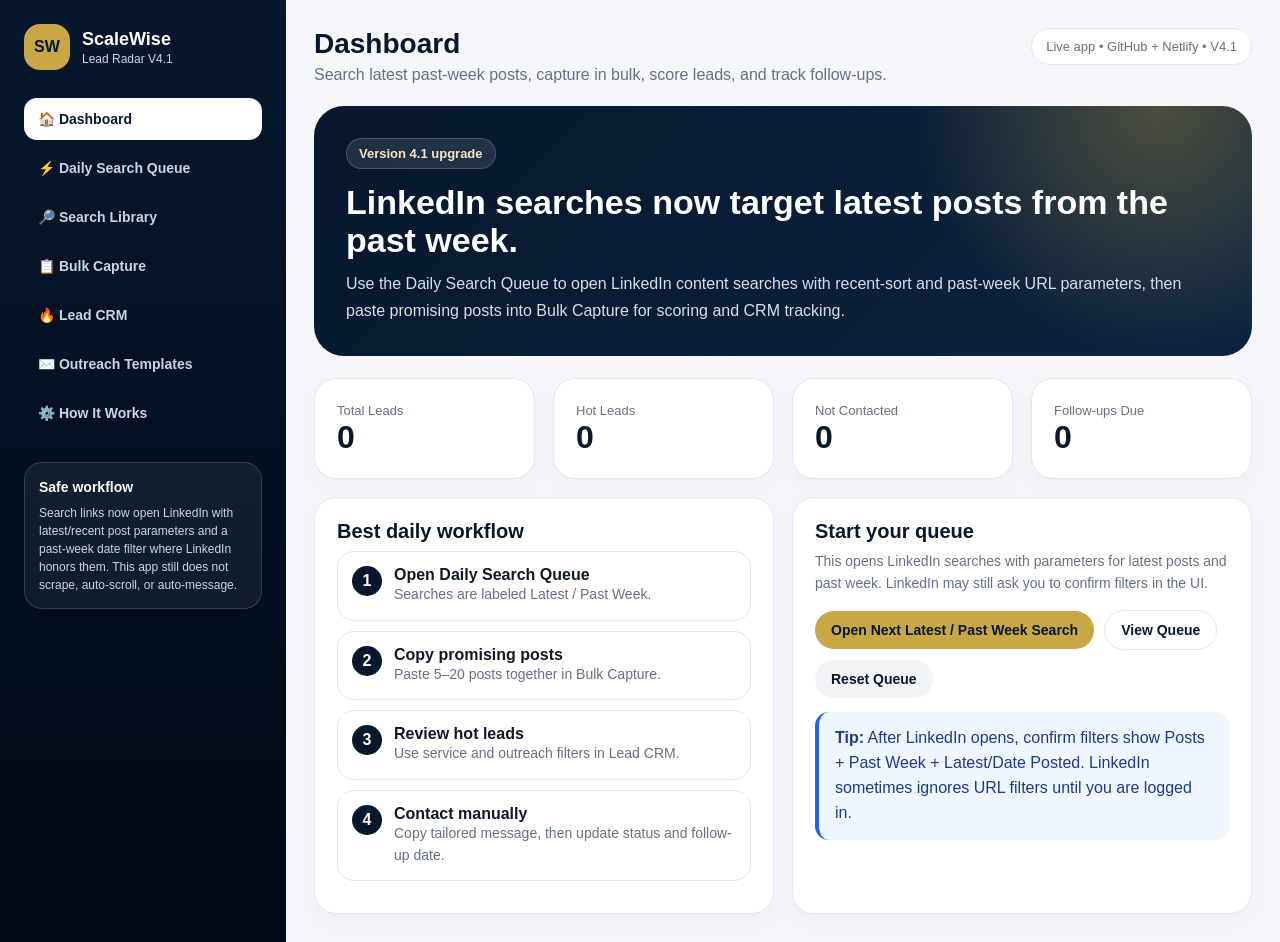
==== index.html @ b48a97b2 "Set LinkedIn searches to latest past-week filters" ====
<!DOCTYPE html>
<html lang="en">
<head>
<meta charset="UTF-8" />
<meta name="viewport" content="width=device-width, initial-scale=1.0" />
<title>ScaleWise Lead Radar V4.1</title>
<style>
:root{--navy:#07182E;--deep:#0C2340;--gold:#C9A646;--bg:#F6F7FA;--text:#101828;--muted:#667085;--line:#E5E7EB;--blue:#2563EB}*{box-sizing:border-box}body{margin:0;background:var(--bg);color:var(--text);font-family:Inter,Segoe UI,Arial,sans-serif}.wrapper{display:flex;min-height:100vh}.sidebar{width:286px;background:linear-gradient(180deg,var(--navy),#020814);color:#fff;padding:24px;flex-shrink:0}.brand{display:flex;gap:12px;align-items:center;margin-bottom:28px}.logo{width:46px;height:46px;border-radius:16px;background:var(--gold);color:var(--navy);font-weight:900;display:flex;align-items:center;justify-content:center}.brand h1{font-size:18px;margin:0}.brand p{font-size:12px;margin:2px 0 0;color:#CBD5E1}.nav button{width:100%;display:block;text-align:left;padding:13px 14px;border:0;border-radius:13px;background:transparent;color:#CBD5E1;font-weight:750;cursor:pointer;margin-bottom:7px;font-size:14px}.nav button:hover,.nav button.active{background:#fff;color:var(--navy)}.safe{margin-top:28px;border:1px solid rgba(255,255,255,.15);border-radius:18px;padding:14px;background:rgba(255,255,255,.06);font-size:12px;line-height:1.5;color:#CBD5E1}.safe b{display:block;color:#fff;margin-bottom:6px;font-size:14px}.main{flex:1;padding:28px;min-width:0}.header{display:flex;justify-content:space-between;align-items:flex-start;gap:20px;margin-bottom:22px}.header h2{font-size:28px;color:var(--navy);margin:0}.header p{margin:6px 0 0;color:var(--muted)}.badge{background:#fff;border:1px solid var(--line);border-radius:999px;padding:10px 14px;color:var(--muted);font-size:13px;white-space:nowrap}.hero{border-radius:30px;padding:32px;color:#fff;margin-bottom:22px;background:radial-gradient(circle at 90% 0%,rgba(201,166,70,.35),transparent 28%),linear-gradient(135deg,var(--navy),var(--deep))}.hero span{display:inline-block;border:1px solid rgba(255,255,255,.18);background:rgba(255,255,255,.1);border-radius:999px;padding:7px 12px;color:#F4E7C3;font-size:13px;font-weight:800;margin-bottom:14px}.hero h3{font-size:34px;line-height:1.12;margin:0 0 12px;max-width:950px}.hero p{color:#D7DEE9;line-height:1.65;max-width:950px;margin:0}.grid{display:grid;gap:18px}.two{grid-template-columns:1fr 1fr}.four{grid-template-columns:repeat(4,1fr)}.card{background:#fff;border:1px solid var(--line);border-radius:22px;padding:22px;box-shadow:0 8px 24px rgba(15,23,42,.04)}.card h3{margin:0 0 8px;color:var(--navy);font-size:20px}.sub{color:var(--muted);line-height:1.55;margin:0 0 16px;font-size:14px}.btn{display:inline-flex;align-items:center;justify-content:center;gap:8px;border:0;border-radius:999px;background:var(--navy);color:#fff;padding:11px 16px;font-weight:800;cursor:pointer;text-decoration:none;font-size:14px}.btn.gold{background:var(--gold);color:var(--navy)}.btn.light{background:#F2F4F7;color:var(--navy)}.btn.outline{background:#fff;color:var(--navy);border:1px solid var(--line)}.btn.red{background:#FEE4E2;color:#B42318}.btn.small{padding:8px 12px;font-size:12px}.toolbar{display:flex;flex-wrap:wrap;gap:10px;align-items:center;margin:14px 0}.notice{border-left:4px solid var(--gold);background:#FFFBEB;color:#713F12;border-radius:14px;padding:14px 16px;line-height:1.55;margin-bottom:18px}.notice.blue{border-left-color:var(--blue);background:#EFF6FF;color:#1E3A8A}.tab{display:none}.tab.active{display:block}.metric b{font-size:32px;color:var(--navy)}.metric span{font-size:13px;color:var(--muted)}input,textarea,select{width:100%;border:1px solid var(--line);border-radius:14px;padding:12px 14px;font:inherit;background:#fff;outline:none}textarea{min-height:115px;resize:vertical;line-height:1.55}label{display:block;font-size:13px;font-weight:800;color:var(--navy);margin-bottom:7px}.field{margin-bottom:14px}.search-grid{display:grid;grid-template-columns:repeat(2,minmax(0,1fr));gap:12px}.search-card,.queue-row{border:1px solid var(--line);border-radius:18px;padding:15px;background:#FBFCFE;display:flex;justify-content:space-between;align-items:center;gap:14px}.search-card strong,.queue-row strong{display:block;color:var(--navy);font-size:14px}.search-card small,.queue-row small{color:var(--muted);display:block;margin-top:4px}.score{width:42px;height:42px;border-radius:50%;display:flex;align-items:center;justify-content:center;font-weight:900;flex-shrink:0}.hot{background:#FEF0C7;color:#B54708}.warm{background:#DBEAFE;color:#1D4ED8}.review{background:#F2F4F7;color:#344054}.tag{display:inline-block;border-radius:999px;background:#F2F4F7;color:#475467;padding:6px 9px;font-size:12px;font-weight:750;margin:3px}.step{display:flex;gap:12px;padding:14px;border:1px solid var(--line);border-radius:17px;background:#fff;margin-bottom:10px}.num{width:30px;height:30px;border-radius:50%;background:var(--navy);color:#fff;display:flex;align-items:center;justify-content:center;font-weight:900;flex-shrink:0}.lead-card{border:1px solid var(--line);border-radius:22px;background:#fff;padding:18px;margin-bottom:14px;box-shadow:0 6px 18px rgba(15,23,42,.04)}.lead-top{display:flex;gap:14px;align-items:flex-start;justify-content:space-between}.lead-title{display:flex;gap:12px;align-items:flex-start}.lead-title h4{margin:0 0 4px;color:var(--navy);font-size:18px}.lead-title p{margin:0;color:var(--muted);font-size:13px;line-height:1.45}.lead-controls{display:grid;grid-template-columns:repeat(3,minmax(160px,1fr));gap:12px;margin-top:14px}.lead-actions{display:flex;gap:8px;flex-wrap:wrap;margin-top:12px}.snippet{margin-top:12px;color:#344054;font-size:14px;line-height:1.6;background:#F8FAFC;border-radius:14px;padding:12px}.template{background:#FBFCFE;border:1px solid var(--line);border-radius:18px;padding:17px}.template h4{margin:0 0 8px;color:var(--navy)}.template p{color:#475467;line-height:1.6;font-size:14px}.empty{padding:22px;text-align:center;color:var(--muted);border:1px dashed var(--line);border-radius:18px;background:#FBFCFE}@media(max-width:1100px){.four{grid-template-columns:repeat(2,1fr)}.lead-controls{grid-template-columns:1fr 1fr}}@media(max-width:950px){.wrapper{display:block}.sidebar{width:auto}.two,.four,.search-grid{grid-template-columns:1fr}.main{padding:18px}.header{display:block}.badge{margin-top:12px;display:inline-block}.lead-top{display:block}.lead-controls{grid-template-columns:1fr}.hero h3{font-size:28px}}
</style>
</head>
<body>
<div class="wrapper"><aside class="sidebar"><div class="brand"><div class="logo">SW</div><div><h1>ScaleWise</h1><p>Lead Radar V4.1</p></div></div><div class="nav"><button class="active" onclick="openTab('dashboard',this)">🏠 Dashboard</button><button onclick="openTab('queue',this)">⚡ Daily Search Queue</button><button onclick="openTab('linkedin',this)">🔎 Search Library</button><button onclick="openTab('capture',this)">📋 Bulk Capture</button><button onclick="openTab('leads',this)">🔥 Lead CRM</button><button onclick="openTab('templates',this)">✉️ Outreach Templates</button><button onclick="openTab('guide',this)">⚙️ How It Works</button></div><div class="safe"><b>Safe workflow</b>Search links now open LinkedIn with latest/recent post parameters and a past-week date filter where LinkedIn honors them. This app still does not scrape, auto-scroll, or auto-message.</div></aside><main class="main"><div class="header"><div><h2 id="title">Dashboard</h2><p id="desc">Search latest past-week posts, capture in bulk, score leads, and track follow-ups.</p></div><div class="badge">Live app • GitHub + Netlify • V4.1</div></div>
<section id="dashboard" class="tab active"><div class="hero"><span>Version 4.1 upgrade</span><h3>LinkedIn searches now target latest posts from the past week.</h3><p>Use the Daily Search Queue to open LinkedIn content searches with recent-sort and past-week URL parameters, then paste promising posts into Bulk Capture for scoring and CRM tracking.</p></div><div class="grid four"><div class="card metric"><span>Total Leads</span><br><b id="totalLeads">0</b></div><div class="card metric"><span>Hot Leads</span><br><b id="hotLeads">0</b></div><div class="card metric"><span>Not Contacted</span><br><b id="notContacted">0</b></div><div class="card metric"><span>Follow-ups Due</span><br><b id="dueFollowups">0</b></div></div><div class="grid two" style="margin-top:18px"><div class="card"><h3>Best daily workflow</h3><div class="step"><div class="num">1</div><div><b>Open Daily Search Queue</b><br><span class="sub">Searches are labeled Latest / Past Week.</span></div></div><div class="step"><div class="num">2</div><div><b>Copy promising posts</b><br><span class="sub">Paste 5–20 posts together in Bulk Capture.</span></div></div><div class="step"><div class="num">3</div><div><b>Review hot leads</b><br><span class="sub">Use service and outreach filters in Lead CRM.</span></div></div><div class="step"><div class="num">4</div><div><b>Contact manually</b><br><span class="sub">Copy tailored message, then update status and follow-up date.</span></div></div></div><div class="card"><h3>Start your queue</h3><p class="sub">This opens LinkedIn searches with parameters for latest posts and past week. LinkedIn may still ask you to confirm filters in the UI.</p><div class="toolbar"><button class="btn gold" onclick="openNextSearch()">Open Next Latest / Past Week Search</button><button class="btn outline" onclick="openTabById('queue')">View Queue</button><button class="btn light" onclick="resetQueue()">Reset Queue</button></div><div class="notice blue"><b>Tip:</b> After LinkedIn opens, confirm filters show Posts + Past Week + Latest/Date Posted. LinkedIn sometimes ignores URL filters until you are logged in.</div></div></div></section>
<section id="queue" class="tab"><div class="card"><h3>Daily Search Queue</h3><p class="sub">Every LinkedIn button is configured for latest/recent content and past-week filtering where LinkedIn accepts URL parameters.</p><div class="toolbar"><button class="btn gold" onclick="openNextSearch()">Open Next LinkedIn Search</button><button class="btn outline" onclick="openTopSearches(5)">Open Top 5</button><button class="btn light" onclick="resetQueue()">Reset Queue</button></div><div class="notice">If multiple tabs are blocked, use “Open Next LinkedIn Search.” Confirm LinkedIn filter chips after the page opens.</div><div id="queueList"></div></div></section>
<section id="linkedin" class="tab"><div class="card"><h3>Search Library</h3><p class="sub">LinkedIn buttons open Past Week / Latest search links. Google buttons use a past-week web-search backup.</p><div id="searchButtons" class="search-grid"></div></div><div class="card" style="margin-top:18px"><h3>Custom search</h3><div class="field"><label>Search phrase</label><input id="customSearch" placeholder='Example: "QuickBooks cleanup" "contract bookkeeper"'></div><div class="toolbar"><button class="btn gold" onclick="customLinkedIn()">Open LinkedIn Latest / Past Week</button><button class="btn outline" onclick="customGoogle()">Open Google Past Week</button></div></div></section>
<section id="capture" class="tab"><div class="card"><h3>Bulk Capture</h3><p class="sub">Paste several LinkedIn posts separated by a blank line. The app will score them, skip duplicates, and save qualified leads.</p><textarea id="bulkText" placeholder="Paste post 1 here, including URL if available...

Paste post 2 here...

Paste post 3 here..."></textarea><div class="toolbar"><button class="btn gold" onclick="saveBulk()">Analyze & Save Bulk Posts</button><button class="btn outline" onclick="previewBulk()">Preview Scores</button><button class="btn light" onclick="document.getElementById('bulkText').value='';document.getElementById('bulkResult').innerHTML=''">Clear</button></div><div id="bulkResult"></div></div><div class="card" style="margin-top:18px"><h3>Single Post Capture</h3><div class="grid two"><div class="field"><label>Name / Company, optional</label><input id="person" placeholder="Example: John Smith, ABC Dental Group"></div><div class="field"><label>Post URL, optional</label><input id="url" placeholder="Paste LinkedIn post URL"></div></div><div class="field"><label>Post text</label><textarea id="postText" placeholder="Paste one LinkedIn post here..."></textarea></div><div class="toolbar"><button class="btn gold" onclick="saveSingle()">Analyze & Save</button><button class="btn outline" onclick="analyzeSingleOnly()">Analyze Only</button><button class="btn light" onclick="clearSingle()">Clear</button></div><div id="result"></div></div></section>
<section id="leads" class="tab"><div class="card"><h3>Lead CRM</h3><p class="sub">Filter, update outreach status, add notes, set follow-up dates, copy messages, and export CSV.</p><div class="toolbar"><input id="leadSearch" placeholder="Search leads..." oninput="renderLeads()" style="max-width:260px"><select id="serviceFilter" onchange="renderLeads()" style="max-width:190px"><option>All Services</option><option>Bookkeeping</option><option>Tax Preparation</option><option>CPA Firm Support</option><option>Restaurant Accounting</option><option>Payroll Support</option><option>Bookkeeping + Tax</option></select><select id="qualityFilter" onchange="renderLeads()" style="max-width:145px"><option>All Quality</option><option>Hot</option><option>Warm</option><option>Review</option></select><select id="outreachFilter" onchange="renderLeads()" style="max-width:180px"><option>All Outreach</option><option>Not Contacted</option><option>Contacted</option><option>Replied</option><option>Call Booked</option><option>Converted</option><option>Not Fit</option></select><button class="btn gold" onclick="exportCSV()">Export CSV</button><button class="btn red" onclick="clearLeads()">Clear All</button></div><div id="leadRows"></div></div></section>
<section id="templates" class="tab"><div class="grid two"><div class="template"><h4>Bookkeeping lead</h4><p id="t1">Hi [Name], I saw your post about needing bookkeeping support. ScaleWise helps businesses with monthly bookkeeping, QuickBooks cleanup, reconciliations, payroll coordination, and reporting. Happy to take a quick look and suggest the cleanest support model.</p><br><button class="btn outline" onclick="copyTemplate('t1')">Copy</button></div><div class="template"><h4>CPA firm tax support</h4><p id="t2">Hi [Name], noticed your post about needing tax preparation capacity. ScaleWise supports CPA firms with tax prep support, bookkeeping cleanup, reconciliations, and seasonal back-office capacity on a flexible contract basis.</p><br><button class="btn outline" onclick="copyTemplate('t2')">Copy</button></div><div class="template"><h4>QuickBooks cleanup</h4><p id="t3">Hi [Name], saw your note about QuickBooks cleanup. We can help review prior months, bank feeds, chart of accounts, reconciliations, AR/AP cleanup, and ongoing monthly close support.</p><br><button class="btn outline" onclick="copyTemplate('t3')">Copy</button></div><div class="template"><h4>Restaurant accounting</h4><p id="t4">Hi [Name], I saw your post about restaurant bookkeeping support. ScaleWise works with restaurant operators on bookkeeping, payroll coordination, sales tax, reconciliations, and financial visibility for growth decisions.</p><br><button class="btn outline" onclick="copyTemplate('t4')">Copy</button></div></div></section>
<section id="guide" class="tab"><div class="card"><h3>How Version 4.1 works</h3><div class="notice"><b>Important:</b> This app does not scrape or automate LinkedIn activity. It opens filtered search links and automates everything after you manually identify useful posts.</div><div class="step"><div class="num">1</div><div><b>Use Daily Search Queue</b><br><span class="sub">Open high-intent LinkedIn searches with Past Week / Latest parameters.</span></div></div><div class="step"><div class="num">2</div><div><b>Confirm LinkedIn filters</b><br><span class="sub">LinkedIn may require login and may require you to confirm Past Week / Latest in the UI.</span></div></div><div class="step"><div class="num">3</div><div><b>Paste posts in bulk</b><br><span class="sub">Separate posts by blank lines.</span></div></div><div class="step"><div class="num">4</div><div><b>Track outreach</b><br><span class="sub">Use statuses, notes, follow-up dates, and CSV export.</span></div></div></div></section></main></div>
<script>
const keywords=[{p:1,c:'Bookkeeping',q:'need a bookkeeper'},{p:2,c:'Bookkeeping',q:'looking for a bookkeeper'},{p:3,c:'Bookkeeping',q:'hiring a bookkeeper'},{p:4,c:'Bookkeeping',q:'bookkeeper needed'},{p:5,c:'Bookkeeping',q:'QuickBooks cleanup'},{p:6,c:'Bookkeeping',q:'monthly bookkeeping'},{p:7,c:'Bookkeeping',q:'part-time bookkeeper'},{p:8,c:'Bookkeeping',q:'contract bookkeeper'},{p:9,c:'Bookkeeping',q:'remote bookkeeper'},{p:10,c:'Tax',q:'need a tax preparer'},{p:11,c:'Tax',q:'looking for a tax preparer'},{p:12,c:'Tax',q:'hiring a tax preparer'},{p:13,c:'Tax',q:'tax preparer needed'},{p:14,c:'Tax',q:'business tax return help'},{p:15,c:'Tax',q:'1099 help'},{p:16,c:'Tax',q:'tax season help'},{p:17,c:'CPA Firm',q:'CPA firm needs tax preparer'},{p:18,c:'CPA Firm',q:'CPA firm bookkeeping support'},{p:19,c:'CPA Firm',q:'tax season capacity'},{p:20,c:'CPA Firm',q:'outsourced tax preparation'},{p:21,c:'CPA Firm',q:'accounting firm outsourcing'},{p:22,c:'Restaurant',q:'restaurant bookkeeping'},{p:23,c:'Restaurant',q:'restaurant accounting help'},{p:24,c:'Restaurant',q:'restaurant payroll support'},{p:25,c:'Payroll',q:'payroll support needed'},{p:26,c:'Payroll',q:'small business payroll help'}];
const STORAGE_KEY='scalewise_leads_v4',OLD_KEY='scalewise_leads_v3',QUEUE_KEY='scalewise_queue_v4',outreachOptions=['Not Contacted','Contacted','Replied','Call Booked','Converted','Not Fit'];
function openTab(tabId,btn){document.querySelectorAll('.tab').forEach(t=>t.classList.remove('active'));document.getElementById(tabId).classList.add('active');document.querySelectorAll('.nav button').forEach(b=>b.classList.remove('active'));if(btn)btn.classList.add('active');const titles={dashboard:['Dashboard','Search latest past-week posts, capture in bulk, score leads, and track follow-ups.'],queue:['Daily Search Queue','Work through latest/past-week LinkedIn searches without manually typing keywords.'],linkedin:['Search Library','Open targeted LinkedIn latest/past-week and Google backup searches.'],capture:['Bulk Capture','Paste posts, score leads, skip duplicates, and save quickly.'],leads:['Lead CRM','Manage outreach status, notes, follow-ups, and export.'],templates:['Outreach Templates','Copy and personalize messages for manual outreach.'],guide:['How It Works','The safe prospecting workflow and limitations.']};document.getElementById('title').textContent=titles[tabId][0];document.getElementById('desc').textContent=titles[tabId][1]}
function openTabById(id){const b=[...document.querySelectorAll('.nav button')].find(x=>x.getAttribute('onclick').includes("'"+id+"'"));openTab(id,b)}
function linkedInSearchUrl(q){const params=new URLSearchParams();params.set('keywords',q);params.set('origin','GLOBAL_SEARCH_HEADER');params.set('sortBy','date_posted');params.set('datePosted','past-week');return 'https://www.linkedin.com/search/results/content/?'+params.toString()}
function googleSearchUrl(q){const params=new URLSearchParams();params.set('q','site:linkedin.com/posts '+q);params.set('tbs','qdr:w,sbd:1');return 'https://www.google.com/search?'+params.toString()}
function openLinkedInSearch(q){window.open(linkedInSearchUrl(q),'_blank')}function customLinkedIn(){const q=document.getElementById('customSearch').value.trim();if(!q)return alert('Type a search phrase first.');openLinkedInSearch(q)}function customGoogle(){const q=document.getElementById('customSearch').value.trim();if(!q)return alert('Type a search phrase first.');window.open(googleSearchUrl(q),'_blank')}
function getLeads(){return JSON.parse(localStorage.getItem(STORAGE_KEY)||'[]')}function setLeads(leads){localStorage.setItem(STORAGE_KEY,JSON.stringify(leads));updateMetrics();renderLeads()}function getQueue(){return JSON.parse(localStorage.getItem(QUEUE_KEY)||'{}')}function setQueue(q){localStorage.setItem(QUEUE_KEY,JSON.stringify(q));renderQueue()}
function importOldLeads(){if(localStorage.getItem(STORAGE_KEY))return;const old=JSON.parse(localStorage.getItem(OLD_KEY)||'[]');if(old.length){const converted=old.map(l=>({id:l.id||Date.now()+Math.random(),date:l.date||new Date().toISOString(),person:l.person||'Unknown / To verify',url:l.url||'',text:l.text||l.snippet||'',snippet:l.snippet||String(l.text||'').slice(0,300),score:l.score||0,qualityStatus:l.status||'Review',service:l.service||'General Finance Support',matched:l.matched||[],outreachStatus:'Not Contacted',notes:'',followUpDate:'',nextAction:'Review and contact manually'}));localStorage.setItem(STORAGE_KEY,JSON.stringify(converted))}}
function scoreText(text){const lower=' '+text.toLowerCase()+' ';let score=0,matched=[],service='General Finance Support';const has=a=>a.some(k=>lower.includes(k));const add=(p,l)=>{score+=p;if(!matched.includes(l))matched.push(l)};const book=['need a bookkeeper','looking for a bookkeeper','hiring a bookkeeper','bookkeeper needed','bookkeeping help','monthly bookkeeping','quickbooks cleanup','catch up bookkeeping','catch-up bookkeeping'];const tax=['need a tax preparer','looking for a tax preparer','hiring a tax preparer','tax preparer needed','tax preparation','business tax return','tax filing help','1099','tax season'];const cpa=['cpa firm','accounting firm','tax practice','seasonal capacity','outsourced accounting','offshore'];const payroll=['payroll','gusto','adp','paychex'];const restaurant=['restaurant','cafe','bar','hospitality','food truck','second location'];const urgency=['urgent','asap','immediately','this week','this month','need help','recommend'];const work=['remote','contract','part-time','part time','freelance','outsourced','virtual','monthly'];const us=['united states',' usa ',' u.s.',' us ','atlanta','georgia','new york','california','texas','florida','illinois','chicago','austin','dallas','houston','miami','tampa','charlotte','denver','seattle','boston','washington','arizona','new jersey','north carolina','south carolina','ohio','michigan'];const negative=['looking for a job','open to work','seeking job','resume','candidate','i am a bookkeeper','i am a tax preparer','hire me'];if(has(book)){add(35,'Bookkeeping intent');service='Bookkeeping'}if(has(tax)){add(35,'Tax prep intent');service=service==='Bookkeeping'?'Bookkeeping + Tax':'Tax Preparation'}if(has(cpa)){add(22,'CPA firm / outsourcing signal');if(service==='General Finance Support')service='CPA Firm Support'}if(has(payroll)){add(14,'Payroll signal');if(service==='General Finance Support')service='Payroll Support'}if(has(restaurant)){add(14,'Restaurant / hospitality signal');if(service==='General Finance Support')service='Restaurant Accounting'}if(has(urgency))add(18,'Urgency');if(has(work))add(14,'Flexible work type');if(has(us))add(18,'US location signal');if(has(negative)){score-=35;matched.push('Negative / job seeker signal')}if(text.length>100)score+=5;score=Math.max(0,Math.min(100,score));const qualityStatus=score>=80?'Hot':score>=60?'Warm':'Review';return{score,qualityStatus,service,matched,nextAction:suggestNextAction(service,qualityStatus)}}
function suggestNextAction(service,quality){if(quality==='Hot')return'Contact today with a tailored message';if(service==='CPA Firm Support')return'Send CPA capacity support message';if(service==='Restaurant Accounting')return'Lead with restaurant finance support';return'Review post context and contact manually'}function normalizeText(t){return String(t||'').toLowerCase().replace(/https?:\/\/\S+/g,'').replace(/[^a-z0-9]+/g,' ').trim().slice(0,260)}function normalizeUrl(u){return String(u||'').split('?')[0].replace(/\/$/,'').toLowerCase()}function findDuplicate(text,url){const leads=getLeads(),nt=normalizeText(text),nu=normalizeUrl(url);return leads.find(l=>(nu&&normalizeUrl(l.url)===nu)||(nt&&normalizeText(l.text)===nt))}function extractUrl(text){const m=String(text||'').match(/https?:\/\/\S+/);return m?m[0]:''}function makeLead(text,person,url){const r=scoreText(text);return{id:Date.now()+Math.random(),date:new Date().toISOString(),person:person||'Unknown / To verify',url:url||extractUrl(text),text,snippet:text.slice(0,360),score:r.score,qualityStatus:r.qualityStatus,service:r.service,matched:r.matched,outreachStatus:'Not Contacted',notes:'',followUpDate:'',nextAction:r.nextAction}}
function showResult(r,saved,dup){const cls=r.qualityStatus.toLowerCase();document.getElementById('result').innerHTML='<div class="card" style="margin-top:16px;background:#FBFCFE"><h3>'+(dup?'Duplicate Found':saved?'Saved Lead':'Analysis Result')+'</h3><div style="display:flex;gap:12px;align-items:center;flex-wrap:wrap"><div class="score '+cls+'">'+r.score+'</div><span class="tag '+cls+'">'+r.qualityStatus+'</span><span class="tag">'+escapeHtml(r.service)+'</span></div><p class="sub" style="margin-top:14px">Matched: '+(r.matched.length?r.matched.map(escapeHtml).join(', '):'No strong signals found')+'</p>'+(dup?'<div class="notice">This looks like a lead already saved in your CRM.</div>':'')+'</div>'}
function analyzeSingleOnly(){const text=document.getElementById('postText').value.trim();if(!text)return alert('Paste post text first.');showResult(scoreText(text),false,false)}function saveSingle(){const text=document.getElementById('postText').value.trim();if(!text)return alert('Paste post text first.');const person=document.getElementById('person').value.trim(),url=document.getElementById('url').value.trim(),r=scoreText(text);if(findDuplicate(text,url)){showResult(r,false,true);return}const leads=getLeads();leads.unshift(makeLead(text,person,url));setLeads(leads);showResult(r,true,false)}function clearSingle(){['person','url','postText'].forEach(id=>document.getElementById(id).value='');document.getElementById('result').innerHTML=''}function splitBulk(t){return String(t||'').split(/\n\s*\n/).map(x=>x.trim()).filter(Boolean)}function previewBulk(){const blocks=splitBulk(document.getElementById('bulkText').value);if(!blocks.length)return alert('Paste posts first.');let html='<div class="card" style="margin-top:16px;background:#FBFCFE"><h3>Preview</h3>';blocks.forEach((b,i)=>{const r=scoreText(b),cls=r.qualityStatus.toLowerCase();html+='<p><span class="score '+cls+'" style="display:inline-flex;width:32px;height:32px;margin-right:8px">'+r.score+'</span><b>Post '+(i+1)+':</b> '+escapeHtml(r.service)+' — '+r.qualityStatus+'</p>'});document.getElementById('bulkResult').innerHTML=html+'</div>'}function saveBulk(){const blocks=splitBulk(document.getElementById('bulkText').value);if(!blocks.length)return alert('Paste bulk posts first.');const leads=getLeads();let saved=0,skipped=0;blocks.forEach(b=>{if(findDuplicate(b,extractUrl(b))){skipped++;return}leads.unshift(makeLead(b,'Bulk capture / To verify',extractUrl(b)));saved++});setLeads(leads);document.getElementById('bulkResult').innerHTML='<div class="notice blue"><b>Bulk capture complete:</b> Saved '+saved+' new leads. Skipped '+skipped+' duplicates.</div>';document.getElementById('bulkText').value=''}
function renderSearchButtons(){const box=document.getElementById('searchButtons');box.innerHTML='';keywords.forEach(k=>{const d=document.createElement('div');d.className='search-card';d.innerHTML='<div><strong>'+escapeHtml(k.q)+'</strong><small>Priority '+k.p+' • '+escapeHtml(k.c)+' • Past Week / Latest</small></div><div style="display:flex;gap:8px;flex-wrap:wrap;justify-content:flex-end"><a class="btn gold small" target="_blank" href="'+linkedInSearchUrl(k.q)+'">LinkedIn</a><a class="btn outline small" target="_blank" href="'+googleSearchUrl(k.q)+'">Google</a></div>';box.appendChild(d)})}function renderQueue(){const state=getQueue(),box=document.getElementById('queueList');if(!box)return;box.innerHTML='';keywords.forEach(k=>{const done=state[k.q],d=document.createElement('div');d.className='queue-row';d.style.opacity=done?'.55':'1';d.innerHTML='<div><strong>'+escapeHtml(k.q)+'</strong><small>Priority '+k.p+' • '+escapeHtml(k.c)+' • Past Week / Latest • '+(done?'Reviewed':'Pending')+'</small></div><div style="display:flex;gap:8px;flex-wrap:wrap;justify-content:flex-end"><button class="btn gold small" onclick="openLinkedInSearch(\''+jsEscape(k.q)+'\')">Open</button><button class="btn outline small" onclick="markQueue(\''+jsEscape(k.q)+'\')">'+(done?'Undo':'Mark Done')+'</button></div>';box.appendChild(d)})}function markQueue(q){const s=getQueue();s[q]=!s[q];setQueue(s)}function resetQueue(){if(confirm('Reset the daily search queue?'))setQueue({})}function openNextSearch(){const s=getQueue(),next=keywords.find(k=>!s[k.q])||keywords[0];openLinkedInSearch(next.q);s[next.q]=true;setQueue(s)}function openTopSearches(n){const s=getQueue();keywords.filter(k=>!s[k.q]).slice(0,n).forEach(k=>{window.open(linkedInSearchUrl(k.q),'_blank');s[k.q]=true});setQueue(s)}
function renderLeads(){const box=document.getElementById('leadRows');if(!box)return;const q=(document.getElementById('leadSearch')?.value||'').toLowerCase(),sf=document.getElementById('serviceFilter')?.value||'All Services',qf=document.getElementById('qualityFilter')?.value||'All Quality',of=document.getElementById('outreachFilter')?.value||'All Outreach';const rows=getLeads().filter(l=>{const blob=(l.person+' '+l.service+' '+l.text+' '+(l.matched||[]).join(' ')+' '+(l.notes||'')).toLowerCase();return(!q||blob.includes(q))&&(sf==='All Services'||l.service===sf)&&(qf==='All Quality'||l.qualityStatus===qf)&&(of==='All Outreach'||(l.outreachStatus||'Not Contacted')===of)});box.innerHTML='';if(!rows.length){box.innerHTML='<div class="empty">No leads match this filter. Capture posts first or clear filters.</div>';return}rows.forEach(l=>{const quality=l.qualityStatus||'Review',cls=quality.toLowerCase(),d=document.createElement('div');d.className='lead-card';d.innerHTML='<div class="lead-top"><div class="lead-title"><div class="score '+cls+'">'+l.score+'</div><div><h4>'+escapeHtml(l.person)+'</h4><p>'+new Date(l.date).toLocaleString()+' • '+escapeHtml(l.service)+' • <b>'+quality+'</b></p><div>'+(l.matched||[]).map(m=>'<span class="tag">'+escapeHtml(m)+'</span>').join('')+'</div></div></div><div class="lead-actions">'+(l.url?'<a class="btn outline small" target="_blank" href="'+escapeAttr(l.url)+'">Open Post</a>':'')+'<button class="btn gold small" onclick="copyLeadMessage(\''+l.id+'\')">Copy Message</button><button class="btn red small" onclick="deleteLead(\''+l.id+'\')">Delete</button></div></div><div class="snippet">'+escapeHtml(l.snippet)+'...</div><div class="lead-controls"><div><label>Outreach Status</label><select onchange="updateLead(\''+l.id+'\',\'outreachStatus\',this.value)">'+outreachOptions.map(o=>'<option '+((l.outreachStatus||'Not Contacted')===o?'selected':'')+'>'+o+'</option>').join('')+'</select></div><div><label>Follow-up Date</label><input type="date" value="'+escapeAttr(l.followUpDate||'')+'" onchange="updateLead(\''+l.id+'\',\'followUpDate\',this.value)"></div><div><label>Next Action</label><input value="'+escapeAttr(l.nextAction||'Review and contact manually')+'" onchange="updateLead(\''+l.id+'\',\'nextAction\',this.value)"></div></div><div class="field" style="margin-top:12px"><label>Notes</label><textarea onblur="updateLead(\''+l.id+'\',\'notes\',this.value)" placeholder="Add notes, objections, follow-up details...">'+escapeHtml(l.notes||'')+'</textarea></div>';box.appendChild(d)})}
function updateLead(id,field,value){const leads=getLeads(),lead=leads.find(l=>String(l.id)===String(id));if(lead){lead[field]=value;setLeads(leads)}}function deleteLead(id){if(confirm('Delete this lead?'))setLeads(getLeads().filter(l=>String(l.id)!==String(id)))}function copyLeadMessage(id){const l=getLeads().find(x=>String(x.id)===String(id));if(l)copyText(generateMessage(l))}function generateMessage(l){const name=(l.person||'').split(',')[0].replace('Bulk capture / To verify','').replace('Unknown / To verify','').trim()||'[Name]';if(l.service==='CPA Firm Support'||l.service==='Tax Preparation')return`Hi ${name}, I saw your post about needing tax/accounting support. ScaleWise supports CPA firms and growing businesses with tax prep support, bookkeeping cleanup, reconciliations, and flexible back-office capacity. Happy to share a quick capability summary if helpful.`;if(l.service==='Restaurant Accounting')return`Hi ${name}, I saw your post about restaurant bookkeeping/accounting support. ScaleWise helps restaurant operators with bookkeeping, payroll coordination, sales tax, reconciliations, and reporting so owners can focus on operations and growth.`;if(l.service==='Payroll Support')return`Hi ${name}, I saw your post about payroll support. ScaleWise can help with payroll coordination, bookkeeping, reconciliations, and monthly reporting on a flexible basis.`;return`Hi ${name}, I saw your post about needing bookkeeping support. ScaleWise helps businesses with monthly bookkeeping, QuickBooks cleanup, reconciliations, payroll coordination, and reporting. Happy to take a quick look and suggest the cleanest support model.`}
function updateMetrics(){const leads=getLeads(),today=new Date().toISOString().slice(0,10);document.getElementById('totalLeads').textContent=leads.length;document.getElementById('hotLeads').textContent=leads.filter(l=>l.qualityStatus==='Hot').length;document.getElementById('notContacted').textContent=leads.filter(l=>(l.outreachStatus||'Not Contacted')==='Not Contacted').length;document.getElementById('dueFollowups').textContent=leads.filter(l=>l.followUpDate&&l.followUpDate<=today&&!['Converted','Not Fit'].includes(l.outreachStatus)).length}function exportCSV(){const leads=getLeads();if(!leads.length)return alert('No leads to export.');const headers=['Date','Name/Company','Service','Score','Quality','Outreach Status','Follow-up Date','Next Action','Notes','Matched Signals','URL','Post Text'];const rows=leads.map(l=>[l.date,l.person,l.service,l.score,l.qualityStatus,l.outreachStatus||'Not Contacted',l.followUpDate||'',l.nextAction||'',l.notes||'',(l.matched||[]).join('; '),l.url,l.text]);const csv=[headers,...rows].map(r=>r.map(v=>'"'+String(v||'').replace(/"/g,'""')+'"').join(',')).join('\n');const blob=new Blob([csv],{type:'text/csv'}),a=document.createElement('a');a.href=URL.createObjectURL(blob);a.download='scalewise_lead_radar_v41_export.csv';a.click();URL.revokeObjectURL(a.href)}function clearLeads(){if(confirm('Clear all saved leads from this browser? Export CSV first if needed.')){localStorage.removeItem(STORAGE_KEY);updateMetrics();renderLeads()}}function copyTemplate(id){copyText(document.getElementById(id).innerText)}function copyText(text){navigator.clipboard.writeText(text).then(()=>alert('Copied.'))}function escapeHtml(v){return String(v||'').replace(/[&<>"']/g,ch=>({'&':'&amp;','<':'&lt;','>':'&gt;','"':'&quot;',"'":'&#039;'}[ch]))}function escapeAttr(v){return escapeHtml(v).replace(/`/g,'')}function jsEscape(v){return String(v).replace(/\\/g,'\\\\').replace(/'/g,"\\'")}
document.addEventListener('DOMContentLoaded',()=>{importOldLeads();renderSearchButtons();renderQueue();updateMetrics();renderLeads()});
</script>
</body>
</html>
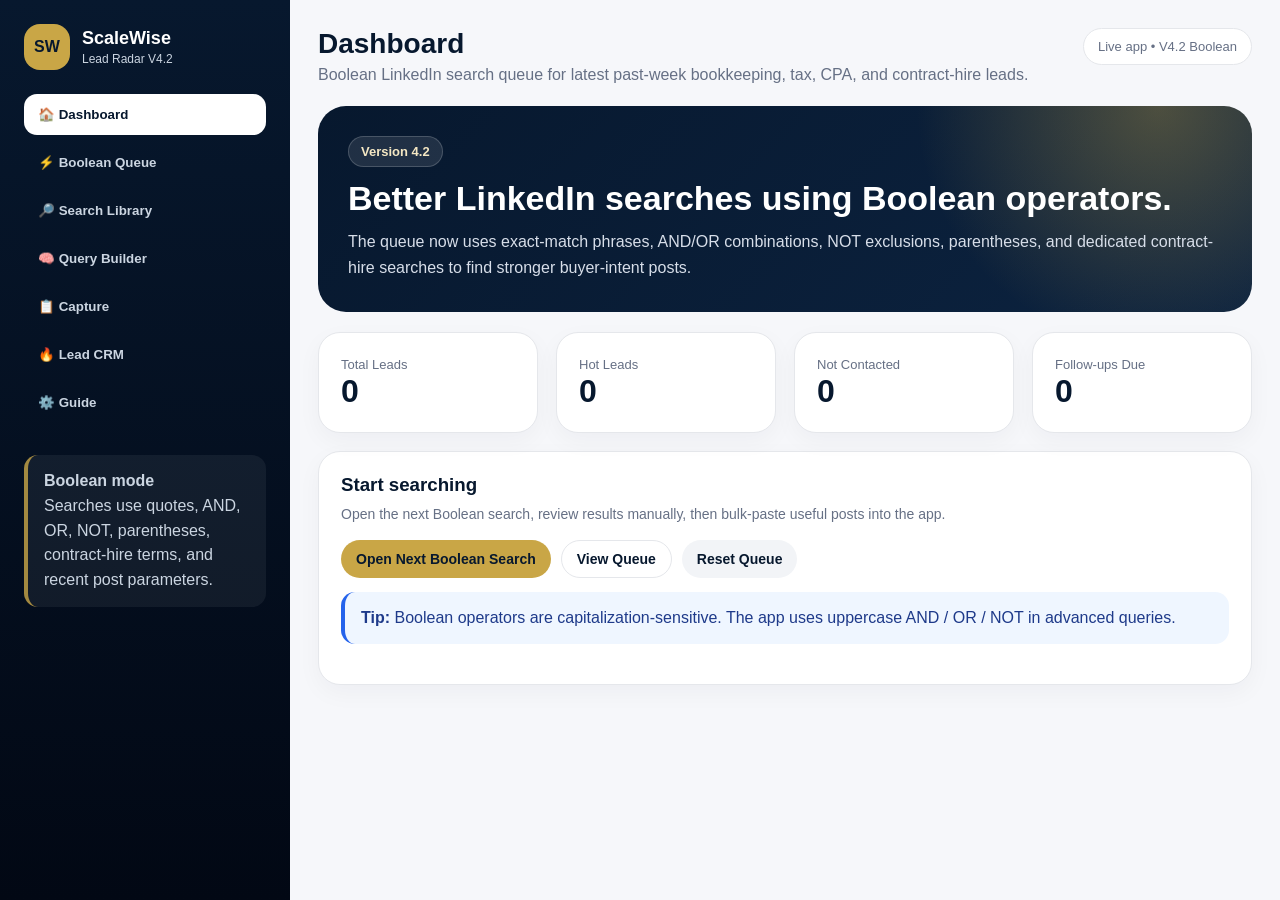
==== commit ada74f91: "Add Boolean search and contract hire targeting" ====
--- a/index.html
+++ b/index.html
@@ -3,43 +3,39 @@
 <head>
 <meta charset="UTF-8" />
 <meta name="viewport" content="width=device-width, initial-scale=1.0" />
-<title>ScaleWise Lead Radar V4.1</title>
+<title>ScaleWise Lead Radar V4.2</title>
 <style>
-:root{--navy:#07182E;--deep:#0C2340;--gold:#C9A646;--bg:#F6F7FA;--text:#101828;--muted:#667085;--line:#E5E7EB;--blue:#2563EB}*{box-sizing:border-box}body{margin:0;background:var(--bg);color:var(--text);font-family:Inter,Segoe UI,Arial,sans-serif}.wrapper{display:flex;min-height:100vh}.sidebar{width:286px;background:linear-gradient(180deg,var(--navy),#020814);color:#fff;padding:24px;flex-shrink:0}.brand{display:flex;gap:12px;align-items:center;margin-bottom:28px}.logo{width:46px;height:46px;border-radius:16px;background:var(--gold);color:var(--navy);font-weight:900;display:flex;align-items:center;justify-content:center}.brand h1{font-size:18px;margin:0}.brand p{font-size:12px;margin:2px 0 0;color:#CBD5E1}.nav button{width:100%;display:block;text-align:left;padding:13px 14px;border:0;border-radius:13px;background:transparent;color:#CBD5E1;font-weight:750;cursor:pointer;margin-bottom:7px;font-size:14px}.nav button:hover,.nav button.active{background:#fff;color:var(--navy)}.safe{margin-top:28px;border:1px solid rgba(255,255,255,.15);border-radius:18px;padding:14px;background:rgba(255,255,255,.06);font-size:12px;line-height:1.5;color:#CBD5E1}.safe b{display:block;color:#fff;margin-bottom:6px;font-size:14px}.main{flex:1;padding:28px;min-width:0}.header{display:flex;justify-content:space-between;align-items:flex-start;gap:20px;margin-bottom:22px}.header h2{font-size:28px;color:var(--navy);margin:0}.header p{margin:6px 0 0;color:var(--muted)}.badge{background:#fff;border:1px solid var(--line);border-radius:999px;padding:10px 14px;color:var(--muted);font-size:13px;white-space:nowrap}.hero{border-radius:30px;padding:32px;color:#fff;margin-bottom:22px;background:radial-gradient(circle at 90% 0%,rgba(201,166,70,.35),transparent 28%),linear-gradient(135deg,var(--navy),var(--deep))}.hero span{display:inline-block;border:1px solid rgba(255,255,255,.18);background:rgba(255,255,255,.1);border-radius:999px;padding:7px 12px;color:#F4E7C3;font-size:13px;font-weight:800;margin-bottom:14px}.hero h3{font-size:34px;line-height:1.12;margin:0 0 12px;max-width:950px}.hero p{color:#D7DEE9;line-height:1.65;max-width:950px;margin:0}.grid{display:grid;gap:18px}.two{grid-template-columns:1fr 1fr}.four{grid-template-columns:repeat(4,1fr)}.card{background:#fff;border:1px solid var(--line);border-radius:22px;padding:22px;box-shadow:0 8px 24px rgba(15,23,42,.04)}.card h3{margin:0 0 8px;color:var(--navy);font-size:20px}.sub{color:var(--muted);line-height:1.55;margin:0 0 16px;font-size:14px}.btn{display:inline-flex;align-items:center;justify-content:center;gap:8px;border:0;border-radius:999px;background:var(--navy);color:#fff;padding:11px 16px;font-weight:800;cursor:pointer;text-decoration:none;font-size:14px}.btn.gold{background:var(--gold);color:var(--navy)}.btn.light{background:#F2F4F7;color:var(--navy)}.btn.outline{background:#fff;color:var(--navy);border:1px solid var(--line)}.btn.red{background:#FEE4E2;color:#B42318}.btn.small{padding:8px 12px;font-size:12px}.toolbar{display:flex;flex-wrap:wrap;gap:10px;align-items:center;margin:14px 0}.notice{border-left:4px solid var(--gold);background:#FFFBEB;color:#713F12;border-radius:14px;padding:14px 16px;line-height:1.55;margin-bottom:18px}.notice.blue{border-left-color:var(--blue);background:#EFF6FF;color:#1E3A8A}.tab{display:none}.tab.active{display:block}.metric b{font-size:32px;color:var(--navy)}.metric span{font-size:13px;color:var(--muted)}input,textarea,select{width:100%;border:1px solid var(--line);border-radius:14px;padding:12px 14px;font:inherit;background:#fff;outline:none}textarea{min-height:115px;resize:vertical;line-height:1.55}label{display:block;font-size:13px;font-weight:800;color:var(--navy);margin-bottom:7px}.field{margin-bottom:14px}.search-grid{display:grid;grid-template-columns:repeat(2,minmax(0,1fr));gap:12px}.search-card,.queue-row{border:1px solid var(--line);border-radius:18px;padding:15px;background:#FBFCFE;display:flex;justify-content:space-between;align-items:center;gap:14px}.search-card strong,.queue-row strong{display:block;color:var(--navy);font-size:14px}.search-card small,.queue-row small{color:var(--muted);display:block;margin-top:4px}.score{width:42px;height:42px;border-radius:50%;display:flex;align-items:center;justify-content:center;font-weight:900;flex-shrink:0}.hot{background:#FEF0C7;color:#B54708}.warm{background:#DBEAFE;color:#1D4ED8}.review{background:#F2F4F7;color:#344054}.tag{display:inline-block;border-radius:999px;background:#F2F4F7;color:#475467;padding:6px 9px;font-size:12px;font-weight:750;margin:3px}.step{display:flex;gap:12px;padding:14px;border:1px solid var(--line);border-radius:17px;background:#fff;margin-bottom:10px}.num{width:30px;height:30px;border-radius:50%;background:var(--navy);color:#fff;display:flex;align-items:center;justify-content:center;font-weight:900;flex-shrink:0}.lead-card{border:1px solid var(--line);border-radius:22px;background:#fff;padding:18px;margin-bottom:14px;box-shadow:0 6px 18px rgba(15,23,42,.04)}.lead-top{display:flex;gap:14px;align-items:flex-start;justify-content:space-between}.lead-title{display:flex;gap:12px;align-items:flex-start}.lead-title h4{margin:0 0 4px;color:var(--navy);font-size:18px}.lead-title p{margin:0;color:var(--muted);font-size:13px;line-height:1.45}.lead-controls{display:grid;grid-template-columns:repeat(3,minmax(160px,1fr));gap:12px;margin-top:14px}.lead-actions{display:flex;gap:8px;flex-wrap:wrap;margin-top:12px}.snippet{margin-top:12px;color:#344054;font-size:14px;line-height:1.6;background:#F8FAFC;border-radius:14px;padding:12px}.template{background:#FBFCFE;border:1px solid var(--line);border-radius:18px;padding:17px}.template h4{margin:0 0 8px;color:var(--navy)}.template p{color:#475467;line-height:1.6;font-size:14px}.empty{padding:22px;text-align:center;color:var(--muted);border:1px dashed var(--line);border-radius:18px;background:#FBFCFE}@media(max-width:1100px){.four{grid-template-columns:repeat(2,1fr)}.lead-controls{grid-template-columns:1fr 1fr}}@media(max-width:950px){.wrapper{display:block}.sidebar{width:auto}.two,.four,.search-grid{grid-template-columns:1fr}.main{padding:18px}.header{display:block}.badge{margin-top:12px;display:inline-block}.lead-top{display:block}.lead-controls{grid-template-columns:1fr}.hero h3{font-size:28px}}
+:root{--navy:#07182E;--gold:#C9A646;--bg:#F6F7FA;--text:#101828;--muted:#667085;--line:#E5E7EB;--blue:#2563EB}*{box-sizing:border-box}body{margin:0;background:var(--bg);color:var(--text);font-family:Inter,Segoe UI,Arial,sans-serif}.wrap{display:flex;min-height:100vh}.side{width:290px;background:linear-gradient(180deg,var(--navy),#020814);color:#fff;padding:24px}.brand{display:flex;gap:12px;align-items:center;margin-bottom:24px}.logo{width:46px;height:46px;border-radius:16px;background:var(--gold);color:var(--navy);display:flex;align-items:center;justify-content:center;font-weight:900}.brand h1{font-size:18px;margin:0}.brand p{font-size:12px;color:#CBD5E1;margin:3px 0 0}.nav button{width:100%;text-align:left;border:0;border-radius:13px;padding:13px 14px;background:transparent;color:#CBD5E1;font-weight:750;cursor:pointer;margin-bottom:7px}.nav button.active,.nav button:hover{background:#fff;color:var(--navy)}.main{flex:1;padding:28px}.top{display:flex;justify-content:space-between;gap:16px;margin-bottom:22px}.top h2{margin:0;color:var(--navy);font-size:28px}.top p{margin:6px 0 0;color:var(--muted)}.badge{background:#fff;border:1px solid var(--line);border-radius:999px;padding:10px 14px;color:var(--muted);font-size:13px;height:max-content}.hero{border-radius:28px;padding:30px;color:#fff;background:radial-gradient(circle at 90% 0%,rgba(201,166,70,.35),transparent 28%),linear-gradient(135deg,#07182E,#0C2340);margin-bottom:20px}.hero span{display:inline-block;color:#F4E7C3;border:1px solid rgba(255,255,255,.18);background:rgba(255,255,255,.1);border-radius:999px;padding:7px 12px;font-size:13px;font-weight:800;margin-bottom:12px}.hero h3{font-size:34px;line-height:1.12;margin:0 0 12px}.hero p{color:#D7DEE9;line-height:1.65;margin:0}.grid{display:grid;gap:18px}.two{grid-template-columns:1fr 1fr}.four{grid-template-columns:repeat(4,1fr)}.card{background:#fff;border:1px solid var(--line);border-radius:22px;padding:22px;box-shadow:0 8px 24px rgba(15,23,42,.04);margin-bottom:18px}.card h3{margin:0 0 8px;color:var(--navy)}.sub{color:var(--muted);font-size:14px;line-height:1.55;margin:0 0 14px}.btn{display:inline-flex;align-items:center;justify-content:center;gap:8px;border:0;border-radius:999px;background:var(--navy);color:#fff;padding:10px 15px;font-weight:800;cursor:pointer;text-decoration:none;font-size:14px}.btn.gold{background:var(--gold);color:var(--navy)}.btn.outline{background:#fff;color:var(--navy);border:1px solid var(--line)}.btn.light{background:#F2F4F7;color:var(--navy)}.btn.red{background:#FEE4E2;color:#B42318}.btn.small{padding:8px 12px;font-size:12px}.toolbar{display:flex;gap:10px;flex-wrap:wrap;margin:14px 0}.notice{border-left:4px solid var(--gold);background:#FFFBEB;color:#713F12;border-radius:14px;padding:14px 16px;line-height:1.55;margin-bottom:18px}.notice.blue{border-left-color:var(--blue);background:#EFF6FF;color:#1E3A8A}.tab{display:none}.tab.active{display:block}.metric b{font-size:32px;color:var(--navy)}.metric span{font-size:13px;color:var(--muted)}input,textarea,select{width:100%;border:1px solid var(--line);border-radius:14px;padding:12px 14px;font:inherit;background:#fff;outline:none}textarea{min-height:120px;resize:vertical;line-height:1.55}label{display:block;font-size:13px;font-weight:800;color:var(--navy);margin-bottom:7px}.field{margin-bottom:14px}.search-grid{display:grid;grid-template-columns:repeat(2,1fr);gap:12px}.search-card,.queue-row{border:1px solid var(--line);border-radius:18px;padding:15px;background:#FBFCFE;display:flex;justify-content:space-between;gap:14px;align-items:flex-start}.search-card strong,.queue-row strong{display:block;color:var(--navy);font-size:14px}.search-card small,.queue-row small{color:var(--muted);display:block;margin-top:5px;line-height:1.4}.query{font-family:ui-monospace,SFMono-Regular,Menlo,Consolas,monospace;font-size:12px;color:#344054;background:#F8FAFC;border:1px solid var(--line);padding:10px;border-radius:12px;margin-top:8px;line-height:1.45}.score{width:42px;height:42px;border-radius:50%;display:flex;align-items:center;justify-content:center;font-weight:900;flex-shrink:0}.hot{background:#FEF0C7;color:#B54708}.warm{background:#DBEAFE;color:#1D4ED8}.review{background:#F2F4F7;color:#344054}.tag{display:inline-block;border-radius:999px;background:#F2F4F7;color:#475467;padding:6px 9px;font-size:12px;font-weight:750;margin:3px}.lead-card{border:1px solid var(--line);border-radius:22px;background:#fff;padding:18px;margin-bottom:14px}.lead-top{display:flex;gap:14px;justify-content:space-between;align-items:flex-start}.lead-title{display:flex;gap:12px}.lead-title h4{margin:0 0 4px;color:var(--navy);font-size:18px}.lead-title p{margin:0;color:var(--muted);font-size:13px}.lead-actions{display:flex;gap:8px;flex-wrap:wrap}.lead-controls{display:grid;grid-template-columns:repeat(3,1fr);gap:12px;margin-top:14px}.snippet{margin-top:12px;color:#344054;font-size:14px;line-height:1.6;background:#F8FAFC;border-radius:14px;padding:12px}.empty{padding:22px;text-align:center;color:var(--muted);border:1px dashed var(--line);border-radius:18px;background:#FBFCFE}@media(max-width:950px){.wrap{display:block}.side{width:auto}.two,.four,.search-grid,.lead-controls{grid-template-columns:1fr}.main{padding:18px}.top{display:block}.badge{display:inline-block;margin-top:12px}.lead-top{display:block}}
 </style>
 </head>
 <body>
-<div class="wrapper"><aside class="sidebar"><div class="brand"><div class="logo">SW</div><div><h1>ScaleWise</h1><p>Lead Radar V4.1</p></div></div><div class="nav"><button class="active" onclick="openTab('dashboard',this)">🏠 Dashboard</button><button onclick="openTab('queue',this)">⚡ Daily Search Queue</button><button onclick="openTab('linkedin',this)">🔎 Search Library</button><button onclick="openTab('capture',this)">📋 Bulk Capture</button><button onclick="openTab('leads',this)">🔥 Lead CRM</button><button onclick="openTab('templates',this)">✉️ Outreach Templates</button><button onclick="openTab('guide',this)">⚙️ How It Works</button></div><div class="safe"><b>Safe workflow</b>Search links now open LinkedIn with latest/recent post parameters and a past-week date filter where LinkedIn honors them. This app still does not scrape, auto-scroll, or auto-message.</div></aside><main class="main"><div class="header"><div><h2 id="title">Dashboard</h2><p id="desc">Search latest past-week posts, capture in bulk, score leads, and track follow-ups.</p></div><div class="badge">Live app • GitHub + Netlify • V4.1</div></div>
-<section id="dashboard" class="tab active"><div class="hero"><span>Version 4.1 upgrade</span><h3>LinkedIn searches now target latest posts from the past week.</h3><p>Use the Daily Search Queue to open LinkedIn content searches with recent-sort and past-week URL parameters, then paste promising posts into Bulk Capture for scoring and CRM tracking.</p></div><div class="grid four"><div class="card metric"><span>Total Leads</span><br><b id="totalLeads">0</b></div><div class="card metric"><span>Hot Leads</span><br><b id="hotLeads">0</b></div><div class="card metric"><span>Not Contacted</span><br><b id="notContacted">0</b></div><div class="card metric"><span>Follow-ups Due</span><br><b id="dueFollowups">0</b></div></div><div class="grid two" style="margin-top:18px"><div class="card"><h3>Best daily workflow</h3><div class="step"><div class="num">1</div><div><b>Open Daily Search Queue</b><br><span class="sub">Searches are labeled Latest / Past Week.</span></div></div><div class="step"><div class="num">2</div><div><b>Copy promising posts</b><br><span class="sub">Paste 5–20 posts together in Bulk Capture.</span></div></div><div class="step"><div class="num">3</div><div><b>Review hot leads</b><br><span class="sub">Use service and outreach filters in Lead CRM.</span></div></div><div class="step"><div class="num">4</div><div><b>Contact manually</b><br><span class="sub">Copy tailored message, then update status and follow-up date.</span></div></div></div><div class="card"><h3>Start your queue</h3><p class="sub">This opens LinkedIn searches with parameters for latest posts and past week. LinkedIn may still ask you to confirm filters in the UI.</p><div class="toolbar"><button class="btn gold" onclick="openNextSearch()">Open Next Latest / Past Week Search</button><button class="btn outline" onclick="openTabById('queue')">View Queue</button><button class="btn light" onclick="resetQueue()">Reset Queue</button></div><div class="notice blue"><b>Tip:</b> After LinkedIn opens, confirm filters show Posts + Past Week + Latest/Date Posted. LinkedIn sometimes ignores URL filters until you are logged in.</div></div></div></section>
-<section id="queue" class="tab"><div class="card"><h3>Daily Search Queue</h3><p class="sub">Every LinkedIn button is configured for latest/recent content and past-week filtering where LinkedIn accepts URL parameters.</p><div class="toolbar"><button class="btn gold" onclick="openNextSearch()">Open Next LinkedIn Search</button><button class="btn outline" onclick="openTopSearches(5)">Open Top 5</button><button class="btn light" onclick="resetQueue()">Reset Queue</button></div><div class="notice">If multiple tabs are blocked, use “Open Next LinkedIn Search.” Confirm LinkedIn filter chips after the page opens.</div><div id="queueList"></div></div></section>
-<section id="linkedin" class="tab"><div class="card"><h3>Search Library</h3><p class="sub">LinkedIn buttons open Past Week / Latest search links. Google buttons use a past-week web-search backup.</p><div id="searchButtons" class="search-grid"></div></div><div class="card" style="margin-top:18px"><h3>Custom search</h3><div class="field"><label>Search phrase</label><input id="customSearch" placeholder='Example: "QuickBooks cleanup" "contract bookkeeper"'></div><div class="toolbar"><button class="btn gold" onclick="customLinkedIn()">Open LinkedIn Latest / Past Week</button><button class="btn outline" onclick="customGoogle()">Open Google Past Week</button></div></div></section>
-<section id="capture" class="tab"><div class="card"><h3>Bulk Capture</h3><p class="sub">Paste several LinkedIn posts separated by a blank line. The app will score them, skip duplicates, and save qualified leads.</p><textarea id="bulkText" placeholder="Paste post 1 here, including URL if available...
+<div class="wrap"><aside class="side"><div class="brand"><div class="logo">SW</div><div><h1>ScaleWise</h1><p>Lead Radar V4.2</p></div></div><div class="nav"><button class="active" onclick="openTab('dashboard',this)">🏠 Dashboard</button><button onclick="openTab('queue',this)">⚡ Boolean Queue</button><button onclick="openTab('library',this)">🔎 Search Library</button><button onclick="openTab('builder',this)">🧠 Query Builder</button><button onclick="openTab('capture',this)">📋 Capture</button><button onclick="openTab('leads',this)">🔥 Lead CRM</button><button onclick="openTab('guide',this)">⚙️ Guide</button></div><div class="notice" style="margin-top:25px;background:rgba(255,255,255,.06);color:#CBD5E1;border-color:rgba(201,166,70,.8)"><b>Boolean mode</b><br>Searches use quotes, AND, OR, NOT, parentheses, contract-hire terms, and recent post parameters.</div></aside><main class="main"><div class="top"><div><h2 id="title">Dashboard</h2><p id="desc">Boolean LinkedIn search queue for latest past-week bookkeeping, tax, CPA, and contract-hire leads.</p></div><div class="badge">Live app • V4.2 Boolean</div></div>
+<section id="dashboard" class="tab active"><div class="hero"><span>Version 4.2</span><h3>Better LinkedIn searches using Boolean operators.</h3><p>The queue now uses exact-match phrases, AND/OR combinations, NOT exclusions, parentheses, and dedicated contract-hire searches to find stronger buyer-intent posts.</p></div><div class="grid four"><div class="card metric"><span>Total Leads</span><br><b id="totalLeads">0</b></div><div class="card metric"><span>Hot Leads</span><br><b id="hotLeads">0</b></div><div class="card metric"><span>Not Contacted</span><br><b id="notContacted">0</b></div><div class="card metric"><span>Follow-ups Due</span><br><b id="dueFollowups">0</b></div></div><div class="card"><h3>Start searching</h3><p class="sub">Open the next Boolean search, review results manually, then bulk-paste useful posts into the app.</p><div class="toolbar"><button class="btn gold" onclick="openNextSearch()">Open Next Boolean Search</button><button class="btn outline" onclick="openTabById('queue')">View Queue</button><button class="btn light" onclick="resetQueue()">Reset Queue</button></div><div class="notice blue"><b>Tip:</b> Boolean operators are capitalization-sensitive. The app uses uppercase AND / OR / NOT in advanced queries.</div></div></section>
+<section id="queue" class="tab"><div class="card"><h3>Boolean Search Queue</h3><p class="sub">Work down this queue daily. Each search targets buyer intent, contract hire, CPA capacity, payroll, restaurant accounting, or urgent need.</p><div class="toolbar"><button class="btn gold" onclick="openNextSearch()">Open Next Search</button><button class="btn outline" onclick="openTopSearches(5)">Open Top 5</button><button class="btn light" onclick="resetQueue()">Reset Queue</button></div><div class="notice">After opening the page, confirm filters manually: Posts → Past Week → Latest / Date Posted.</div><div id="queueList"></div></div></section>
+<section id="library" class="tab"><div class="card"><h3>Search Library</h3><p class="sub">Use LinkedIn for direct search and Google as a backup public web search.</p><div id="searchButtons" class="search-grid"></div></div></section>
+<section id="builder" class="tab"><div class="card"><h3>Custom Boolean Query Builder</h3><p class="sub">Build a focused query without typing the full syntax.</p><div class="grid two"><div class="field"><label>Service</label><select id="bService"><option value='("bookkeeper" OR "bookkeeping" OR "QuickBooks")'>Bookkeeping / QuickBooks</option><option value='("tax preparer" OR "tax preparation" OR "tax filing")'>Tax Preparation</option><option value='("CPA firm" OR "accounting firm" OR "tax practice")'>CPA Firm Support</option><option value='("restaurant bookkeeping" OR "restaurant accounting" OR "restaurant payroll")'>Restaurant Accounting</option><option value='("payroll" OR "ADP" OR "Gusto" OR "Paychex")'>Payroll</option></select></div><div class="field"><label>Intent</label><select id="bIntent"><option value='("need" OR "looking for" OR "hiring" OR "recommend")'>Need / Looking / Hiring</option><option value='("contract" OR "contract hire" OR "contractor" OR "freelance" OR "part-time" OR "1099")'>Contract Hire</option><option value='("urgent" OR "ASAP" OR "this week" OR "immediately")'>Urgent</option><option value='("capacity" OR "seasonal" OR "tax season" OR "outsourced")'>Capacity / Seasonal</option></select></div></div><div class="field"><label>Exclude</label><select id="bExclude"><option value='NOT ("open to work" OR resume OR candidate OR "job seeker")'>Exclude job seekers</option><option value='NOT ("open to work" OR resume OR candidate OR "job seeker" OR internship OR junior)'>Exclude junior/job seekers</option><option value=''>No exclusion</option></select></div><div class="toolbar"><button class="btn gold" onclick="buildQuery()">Build Query</button><button class="btn outline" onclick="openBuiltLinkedIn()">Open LinkedIn</button><button class="btn light" onclick="copyBuiltQuery()">Copy Query</button></div><textarea id="builtQuery"></textarea></div></section>
+<section id="capture" class="tab"><div class="card"><h3>Bulk Capture</h3><p class="sub">Paste several posts separated by a blank line.</p><textarea id="bulkText" placeholder="Paste post 1 here...
 
-Paste post 2 here...
-
-Paste post 3 here..."></textarea><div class="toolbar"><button class="btn gold" onclick="saveBulk()">Analyze & Save Bulk Posts</button><button class="btn outline" onclick="previewBulk()">Preview Scores</button><button class="btn light" onclick="document.getElementById('bulkText').value='';document.getElementById('bulkResult').innerHTML=''">Clear</button></div><div id="bulkResult"></div></div><div class="card" style="margin-top:18px"><h3>Single Post Capture</h3><div class="grid two"><div class="field"><label>Name / Company, optional</label><input id="person" placeholder="Example: John Smith, ABC Dental Group"></div><div class="field"><label>Post URL, optional</label><input id="url" placeholder="Paste LinkedIn post URL"></div></div><div class="field"><label>Post text</label><textarea id="postText" placeholder="Paste one LinkedIn post here..."></textarea></div><div class="toolbar"><button class="btn gold" onclick="saveSingle()">Analyze & Save</button><button class="btn outline" onclick="analyzeSingleOnly()">Analyze Only</button><button class="btn light" onclick="clearSingle()">Clear</button></div><div id="result"></div></div></section>
-<section id="leads" class="tab"><div class="card"><h3>Lead CRM</h3><p class="sub">Filter, update outreach status, add notes, set follow-up dates, copy messages, and export CSV.</p><div class="toolbar"><input id="leadSearch" placeholder="Search leads..." oninput="renderLeads()" style="max-width:260px"><select id="serviceFilter" onchange="renderLeads()" style="max-width:190px"><option>All Services</option><option>Bookkeeping</option><option>Tax Preparation</option><option>CPA Firm Support</option><option>Restaurant Accounting</option><option>Payroll Support</option><option>Bookkeeping + Tax</option></select><select id="qualityFilter" onchange="renderLeads()" style="max-width:145px"><option>All Quality</option><option>Hot</option><option>Warm</option><option>Review</option></select><select id="outreachFilter" onchange="renderLeads()" style="max-width:180px"><option>All Outreach</option><option>Not Contacted</option><option>Contacted</option><option>Replied</option><option>Call Booked</option><option>Converted</option><option>Not Fit</option></select><button class="btn gold" onclick="exportCSV()">Export CSV</button><button class="btn red" onclick="clearLeads()">Clear All</button></div><div id="leadRows"></div></div></section>
-<section id="templates" class="tab"><div class="grid two"><div class="template"><h4>Bookkeeping lead</h4><p id="t1">Hi [Name], I saw your post about needing bookkeeping support. ScaleWise helps businesses with monthly bookkeeping, QuickBooks cleanup, reconciliations, payroll coordination, and reporting. Happy to take a quick look and suggest the cleanest support model.</p><br><button class="btn outline" onclick="copyTemplate('t1')">Copy</button></div><div class="template"><h4>CPA firm tax support</h4><p id="t2">Hi [Name], noticed your post about needing tax preparation capacity. ScaleWise supports CPA firms with tax prep support, bookkeeping cleanup, reconciliations, and seasonal back-office capacity on a flexible contract basis.</p><br><button class="btn outline" onclick="copyTemplate('t2')">Copy</button></div><div class="template"><h4>QuickBooks cleanup</h4><p id="t3">Hi [Name], saw your note about QuickBooks cleanup. We can help review prior months, bank feeds, chart of accounts, reconciliations, AR/AP cleanup, and ongoing monthly close support.</p><br><button class="btn outline" onclick="copyTemplate('t3')">Copy</button></div><div class="template"><h4>Restaurant accounting</h4><p id="t4">Hi [Name], I saw your post about restaurant bookkeeping support. ScaleWise works with restaurant operators on bookkeeping, payroll coordination, sales tax, reconciliations, and financial visibility for growth decisions.</p><br><button class="btn outline" onclick="copyTemplate('t4')">Copy</button></div></div></section>
-<section id="guide" class="tab"><div class="card"><h3>How Version 4.1 works</h3><div class="notice"><b>Important:</b> This app does not scrape or automate LinkedIn activity. It opens filtered search links and automates everything after you manually identify useful posts.</div><div class="step"><div class="num">1</div><div><b>Use Daily Search Queue</b><br><span class="sub">Open high-intent LinkedIn searches with Past Week / Latest parameters.</span></div></div><div class="step"><div class="num">2</div><div><b>Confirm LinkedIn filters</b><br><span class="sub">LinkedIn may require login and may require you to confirm Past Week / Latest in the UI.</span></div></div><div class="step"><div class="num">3</div><div><b>Paste posts in bulk</b><br><span class="sub">Separate posts by blank lines.</span></div></div><div class="step"><div class="num">4</div><div><b>Track outreach</b><br><span class="sub">Use statuses, notes, follow-up dates, and CSV export.</span></div></div></div></section></main></div>
+Paste post 2 here..."></textarea><div class="toolbar"><button class="btn gold" onclick="saveBulk()">Analyze & Save Bulk Posts</button><button class="btn outline" onclick="previewBulk()">Preview Scores</button><button class="btn light" onclick="document.getElementById('bulkText').value='';document.getElementById('bulkResult').innerHTML=''">Clear</button></div><div id="bulkResult"></div></div><div class="card"><h3>Single Post Capture</h3><div class="grid two"><div class="field"><label>Name / Company</label><input id="person" placeholder="Example: John Smith, ABC Dental Group"></div><div class="field"><label>Post URL</label><input id="url" placeholder="Paste post URL"></div></div><label>Post text</label><textarea id="postText"></textarea><div class="toolbar"><button class="btn gold" onclick="saveSingle()">Analyze & Save</button><button class="btn outline" onclick="analyzeSingleOnly()">Analyze Only</button><button class="btn light" onclick="clearSingle()">Clear</button></div><div id="result"></div></div></section>
+<section id="leads" class="tab"><div class="card"><h3>Lead CRM</h3><p class="sub">Track outreach status, follow-up dates, notes, and export CSV.</p><div class="toolbar"><input id="leadSearch" placeholder="Search leads..." oninput="renderLeads()" style="max-width:260px"><select id="serviceFilter" onchange="renderLeads()"><option>All Services</option><option>Bookkeeping</option><option>Tax Preparation</option><option>CPA Firm Support</option><option>Restaurant Accounting</option><option>Payroll Support</option><option>Contract Hire</option><option>Bookkeeping + Tax</option></select><select id="qualityFilter" onchange="renderLeads()"><option>All Quality</option><option>Hot</option><option>Warm</option><option>Review</option></select><select id="outreachFilter" onchange="renderLeads()"><option>All Outreach</option><option>Not Contacted</option><option>Contacted</option><option>Replied</option><option>Call Booked</option><option>Converted</option><option>Not Fit</option></select><button class="btn gold" onclick="exportCSV()">Export CSV</button><button class="btn red" onclick="clearLeads()">Clear All</button></div><div id="leadRows"></div></div></section>
+<section id="guide" class="tab"><div class="card"><h3>Boolean Search Guide</h3><div class="notice"><b>Search syntax:</b> Use quotes for exact phrases, uppercase AND/OR/NOT, and parentheses to group options.</div><div class="grid two"><div class="card"><h3>Examples</h3><div class="query">("bookkeeper" OR "bookkeeping") AND ("contract" OR "part-time" OR "1099") NOT (resume OR candidate)</div><div class="query">("CPA firm" OR "accounting firm") AND (capacity OR seasonal OR "tax season")</div></div><div class="card"><h3>After opening search</h3><p class="sub">Confirm filters inside LinkedIn: Posts, Past Week, and Latest / Date Posted.</p></div></div></div></section>
+</main></div>
 <script>
-const keywords=[{p:1,c:'Bookkeeping',q:'need a bookkeeper'},{p:2,c:'Bookkeeping',q:'looking for a bookkeeper'},{p:3,c:'Bookkeeping',q:'hiring a bookkeeper'},{p:4,c:'Bookkeeping',q:'bookkeeper needed'},{p:5,c:'Bookkeeping',q:'QuickBooks cleanup'},{p:6,c:'Bookkeeping',q:'monthly bookkeeping'},{p:7,c:'Bookkeeping',q:'part-time bookkeeper'},{p:8,c:'Bookkeeping',q:'contract bookkeeper'},{p:9,c:'Bookkeeping',q:'remote bookkeeper'},{p:10,c:'Tax',q:'need a tax preparer'},{p:11,c:'Tax',q:'looking for a tax preparer'},{p:12,c:'Tax',q:'hiring a tax preparer'},{p:13,c:'Tax',q:'tax preparer needed'},{p:14,c:'Tax',q:'business tax return help'},{p:15,c:'Tax',q:'1099 help'},{p:16,c:'Tax',q:'tax season help'},{p:17,c:'CPA Firm',q:'CPA firm needs tax preparer'},{p:18,c:'CPA Firm',q:'CPA firm bookkeeping support'},{p:19,c:'CPA Firm',q:'tax season capacity'},{p:20,c:'CPA Firm',q:'outsourced tax preparation'},{p:21,c:'CPA Firm',q:'accounting firm outsourcing'},{p:22,c:'Restaurant',q:'restaurant bookkeeping'},{p:23,c:'Restaurant',q:'restaurant accounting help'},{p:24,c:'Restaurant',q:'restaurant payroll support'},{p:25,c:'Payroll',q:'payroll support needed'},{p:26,c:'Payroll',q:'small business payroll help'}];
-const STORAGE_KEY='scalewise_leads_v4',OLD_KEY='scalewise_leads_v3',QUEUE_KEY='scalewise_queue_v4',outreachOptions=['Not Contacted','Contacted','Replied','Call Booked','Converted','Not Fit'];
-function openTab(tabId,btn){document.querySelectorAll('.tab').forEach(t=>t.classList.remove('active'));document.getElementById(tabId).classList.add('active');document.querySelectorAll('.nav button').forEach(b=>b.classList.remove('active'));if(btn)btn.classList.add('active');const titles={dashboard:['Dashboard','Search latest past-week posts, capture in bulk, score leads, and track follow-ups.'],queue:['Daily Search Queue','Work through latest/past-week LinkedIn searches without manually typing keywords.'],linkedin:['Search Library','Open targeted LinkedIn latest/past-week and Google backup searches.'],capture:['Bulk Capture','Paste posts, score leads, skip duplicates, and save quickly.'],leads:['Lead CRM','Manage outreach status, notes, follow-ups, and export.'],templates:['Outreach Templates','Copy and personalize messages for manual outreach.'],guide:['How It Works','The safe prospecting workflow and limitations.']};document.getElementById('title').textContent=titles[tabId][0];document.getElementById('desc').textContent=titles[tabId][1]}
+const keywordSets=[{p:1,c:'Bookkeeping Buyer Intent',q:'("bookkeeper" OR "bookkeeping") AND ("need" OR "looking for" OR "hiring" OR "recommend") NOT ("open to work" OR resume OR candidate OR "job seeker")'},{p:2,c:'Bookkeeping Contract Hire',q:'("bookkeeper" OR "bookkeeping") AND ("contract" OR "contract hire" OR contractor OR freelance OR "part-time" OR "1099") NOT ("open to work" OR resume OR candidate)'},{p:3,c:'QuickBooks Cleanup',q:'("QuickBooks cleanup" OR "QBO cleanup" OR "catch up bookkeeping" OR "catch-up bookkeeping") AND (need OR looking OR hiring OR help) NOT (resume OR candidate)'},{p:4,c:'Tax Preparer Buyer Intent',q:'("tax preparer" OR "tax preparation" OR "tax filing") AND (need OR "looking for" OR hiring OR recommend) NOT ("open to work" OR resume OR candidate)'},{p:5,c:'Tax Contract Hire',q:'("tax preparer" OR "tax preparation") AND (contract OR contractor OR seasonal OR "tax season" OR "1099") NOT (resume OR candidate OR "open to work")'},{p:6,c:'CPA Firm Capacity',q:'("CPA firm" OR "accounting firm" OR "tax practice") AND (capacity OR seasonal OR outsourced OR "tax season" OR "need help") NOT (resume OR candidate)'},{p:7,c:'Outsourced Accounting',q:'("outsourced accounting" OR "outsourced bookkeeping" OR "virtual bookkeeper") AND (need OR looking OR hiring OR recommend) NOT (resume OR candidate)'},{p:8,c:'Payroll Support',q:'(payroll OR ADP OR Gusto OR Paychex) AND (need OR "looking for" OR hiring OR support) NOT (resume OR candidate)'},{p:9,c:'Restaurant Accounting',q:'("restaurant bookkeeping" OR "restaurant accounting" OR "restaurant payroll") AND (need OR looking OR hiring OR help) NOT (resume OR candidate)'},{p:10,c:'Fractional / Interim',q:'("fractional accountant" OR "interim accountant" OR "contract accountant" OR "temporary accountant") AND (need OR hiring OR "looking for") NOT (resume OR candidate)'},{p:11,c:'Urgent Need',q:'("bookkeeper" OR "tax preparer" OR "payroll") AND (urgent OR ASAP OR immediately OR "this week") NOT (resume OR candidate OR "open to work")'}];
+const STORAGE_KEY='scalewise_leads_v4',QUEUE_KEY='scalewise_queue_v42',outreachOptions=['Not Contacted','Contacted','Replied','Call Booked','Converted','Not Fit'];
+function openTab(id,btn){document.querySelectorAll('.tab').forEach(t=>t.classList.remove('active'));document.getElementById(id).classList.add('active');document.querySelectorAll('.nav button').forEach(b=>b.classList.remove('active'));if(btn)btn.classList.add('active');const m={dashboard:['Dashboard','Boolean LinkedIn search queue for latest past-week bookkeeping, tax, CPA, and contract-hire leads.'],queue:['Boolean Queue','Work through advanced LinkedIn Boolean searches.'],library:['Search Library','Open targeted Boolean LinkedIn searches and Google backup searches.'],builder:['Query Builder','Build custom Boolean searches for LinkedIn.'],capture:['Capture','Paste posts, score leads, skip duplicates, and save quickly.'],leads:['Lead CRM','Manage outreach status, notes, follow-ups, and export.'],guide:['Guide','Boolean search rules and workflow.']};document.getElementById('title').textContent=m[id][0];document.getElementById('desc').textContent=m[id][1]}
 function openTabById(id){const b=[...document.querySelectorAll('.nav button')].find(x=>x.getAttribute('onclick').includes("'"+id+"'"));openTab(id,b)}
-function linkedInSearchUrl(q){const params=new URLSearchParams();params.set('keywords',q);params.set('origin','GLOBAL_SEARCH_HEADER');params.set('sortBy','date_posted');params.set('datePosted','past-week');return 'https://www.linkedin.com/search/results/content/?'+params.toString()}
-function googleSearchUrl(q){const params=new URLSearchParams();params.set('q','site:linkedin.com/posts '+q);params.set('tbs','qdr:w,sbd:1');return 'https://www.google.com/search?'+params.toString()}
-function openLinkedInSearch(q){window.open(linkedInSearchUrl(q),'_blank')}function customLinkedIn(){const q=document.getElementById('customSearch').value.trim();if(!q)return alert('Type a search phrase first.');openLinkedInSearch(q)}function customGoogle(){const q=document.getElementById('customSearch').value.trim();if(!q)return alert('Type a search phrase first.');window.open(googleSearchUrl(q),'_blank')}
-function getLeads(){return JSON.parse(localStorage.getItem(STORAGE_KEY)||'[]')}function setLeads(leads){localStorage.setItem(STORAGE_KEY,JSON.stringify(leads));updateMetrics();renderLeads()}function getQueue(){return JSON.parse(localStorage.getItem(QUEUE_KEY)||'{}')}function setQueue(q){localStorage.setItem(QUEUE_KEY,JSON.stringify(q));renderQueue()}
-function importOldLeads(){if(localStorage.getItem(STORAGE_KEY))return;const old=JSON.parse(localStorage.getItem(OLD_KEY)||'[]');if(old.length){const converted=old.map(l=>({id:l.id||Date.now()+Math.random(),date:l.date||new Date().toISOString(),person:l.person||'Unknown / To verify',url:l.url||'',text:l.text||l.snippet||'',snippet:l.snippet||String(l.text||'').slice(0,300),score:l.score||0,qualityStatus:l.status||'Review',service:l.service||'General Finance Support',matched:l.matched||[],outreachStatus:'Not Contacted',notes:'',followUpDate:'',nextAction:'Review and contact manually'}));localStorage.setItem(STORAGE_KEY,JSON.stringify(converted))}}
-function scoreText(text){const lower=' '+text.toLowerCase()+' ';let score=0,matched=[],service='General Finance Support';const has=a=>a.some(k=>lower.includes(k));const add=(p,l)=>{score+=p;if(!matched.includes(l))matched.push(l)};const book=['need a bookkeeper','looking for a bookkeeper','hiring a bookkeeper','bookkeeper needed','bookkeeping help','monthly bookkeeping','quickbooks cleanup','catch up bookkeeping','catch-up bookkeeping'];const tax=['need a tax preparer','looking for a tax preparer','hiring a tax preparer','tax preparer needed','tax preparation','business tax return','tax filing help','1099','tax season'];const cpa=['cpa firm','accounting firm','tax practice','seasonal capacity','outsourced accounting','offshore'];const payroll=['payroll','gusto','adp','paychex'];const restaurant=['restaurant','cafe','bar','hospitality','food truck','second location'];const urgency=['urgent','asap','immediately','this week','this month','need help','recommend'];const work=['remote','contract','part-time','part time','freelance','outsourced','virtual','monthly'];const us=['united states',' usa ',' u.s.',' us ','atlanta','georgia','new york','california','texas','florida','illinois','chicago','austin','dallas','houston','miami','tampa','charlotte','denver','seattle','boston','washington','arizona','new jersey','north carolina','south carolina','ohio','michigan'];const negative=['looking for a job','open to work','seeking job','resume','candidate','i am a bookkeeper','i am a tax preparer','hire me'];if(has(book)){add(35,'Bookkeeping intent');service='Bookkeeping'}if(has(tax)){add(35,'Tax prep intent');service=service==='Bookkeeping'?'Bookkeeping + Tax':'Tax Preparation'}if(has(cpa)){add(22,'CPA firm / outsourcing signal');if(service==='General Finance Support')service='CPA Firm Support'}if(has(payroll)){add(14,'Payroll signal');if(service==='General Finance Support')service='Payroll Support'}if(has(restaurant)){add(14,'Restaurant / hospitality signal');if(service==='General Finance Support')service='Restaurant Accounting'}if(has(urgency))add(18,'Urgency');if(has(work))add(14,'Flexible work type');if(has(us))add(18,'US location signal');if(has(negative)){score-=35;matched.push('Negative / job seeker signal')}if(text.length>100)score+=5;score=Math.max(0,Math.min(100,score));const qualityStatus=score>=80?'Hot':score>=60?'Warm':'Review';return{score,qualityStatus,service,matched,nextAction:suggestNextAction(service,qualityStatus)}}
-function suggestNextAction(service,quality){if(quality==='Hot')return'Contact today with a tailored message';if(service==='CPA Firm Support')return'Send CPA capacity support message';if(service==='Restaurant Accounting')return'Lead with restaurant finance support';return'Review post context and contact manually'}function normalizeText(t){return String(t||'').toLowerCase().replace(/https?:\/\/\S+/g,'').replace(/[^a-z0-9]+/g,' ').trim().slice(0,260)}function normalizeUrl(u){return String(u||'').split('?')[0].replace(/\/$/,'').toLowerCase()}function findDuplicate(text,url){const leads=getLeads(),nt=normalizeText(text),nu=normalizeUrl(url);return leads.find(l=>(nu&&normalizeUrl(l.url)===nu)||(nt&&normalizeText(l.text)===nt))}function extractUrl(text){const m=String(text||'').match(/https?:\/\/\S+/);return m?m[0]:''}function makeLead(text,person,url){const r=scoreText(text);return{id:Date.now()+Math.random(),date:new Date().toISOString(),person:person||'Unknown / To verify',url:url||extractUrl(text),text,snippet:text.slice(0,360),score:r.score,qualityStatus:r.qualityStatus,service:r.service,matched:r.matched,outreachStatus:'Not Contacted',notes:'',followUpDate:'',nextAction:r.nextAction}}
-function showResult(r,saved,dup){const cls=r.qualityStatus.toLowerCase();document.getElementById('result').innerHTML='<div class="card" style="margin-top:16px;background:#FBFCFE"><h3>'+(dup?'Duplicate Found':saved?'Saved Lead':'Analysis Result')+'</h3><div style="display:flex;gap:12px;align-items:center;flex-wrap:wrap"><div class="score '+cls+'">'+r.score+'</div><span class="tag '+cls+'">'+r.qualityStatus+'</span><span class="tag">'+escapeHtml(r.service)+'</span></div><p class="sub" style="margin-top:14px">Matched: '+(r.matched.length?r.matched.map(escapeHtml).join(', '):'No strong signals found')+'</p>'+(dup?'<div class="notice">This looks like a lead already saved in your CRM.</div>':'')+'</div>'}
-function analyzeSingleOnly(){const text=document.getElementById('postText').value.trim();if(!text)return alert('Paste post text first.');showResult(scoreText(text),false,false)}function saveSingle(){const text=document.getElementById('postText').value.trim();if(!text)return alert('Paste post text first.');const person=document.getElementById('person').value.trim(),url=document.getElementById('url').value.trim(),r=scoreText(text);if(findDuplicate(text,url)){showResult(r,false,true);return}const leads=getLeads();leads.unshift(makeLead(text,person,url));setLeads(leads);showResult(r,true,false)}function clearSingle(){['person','url','postText'].forEach(id=>document.getElementById(id).value='');document.getElementById('result').innerHTML=''}function splitBulk(t){return String(t||'').split(/\n\s*\n/).map(x=>x.trim()).filter(Boolean)}function previewBulk(){const blocks=splitBulk(document.getElementById('bulkText').value);if(!blocks.length)return alert('Paste posts first.');let html='<div class="card" style="margin-top:16px;background:#FBFCFE"><h3>Preview</h3>';blocks.forEach((b,i)=>{const r=scoreText(b),cls=r.qualityStatus.toLowerCase();html+='<p><span class="score '+cls+'" style="display:inline-flex;width:32px;height:32px;margin-right:8px">'+r.score+'</span><b>Post '+(i+1)+':</b> '+escapeHtml(r.service)+' — '+r.qualityStatus+'</p>'});document.getElementById('bulkResult').innerHTML=html+'</div>'}function saveBulk(){const blocks=splitBulk(document.getElementById('bulkText').value);if(!blocks.length)return alert('Paste bulk posts first.');const leads=getLeads();let saved=0,skipped=0;blocks.forEach(b=>{if(findDuplicate(b,extractUrl(b))){skipped++;return}leads.unshift(makeLead(b,'Bulk capture / To verify',extractUrl(b)));saved++});setLeads(leads);document.getElementById('bulkResult').innerHTML='<div class="notice blue"><b>Bulk capture complete:</b> Saved '+saved+' new leads. Skipped '+skipped+' duplicates.</div>';document.getElementById('bulkText').value=''}
-function renderSearchButtons(){const box=document.getElementById('searchButtons');box.innerHTML='';keywords.forEach(k=>{const d=document.createElement('div');d.className='search-card';d.innerHTML='<div><strong>'+escapeHtml(k.q)+'</strong><small>Priority '+k.p+' • '+escapeHtml(k.c)+' • Past Week / Latest</small></div><div style="display:flex;gap:8px;flex-wrap:wrap;justify-content:flex-end"><a class="btn gold small" target="_blank" href="'+linkedInSearchUrl(k.q)+'">LinkedIn</a><a class="btn outline small" target="_blank" href="'+googleSearchUrl(k.q)+'">Google</a></div>';box.appendChild(d)})}function renderQueue(){const state=getQueue(),box=document.getElementById('queueList');if(!box)return;box.innerHTML='';keywords.forEach(k=>{const done=state[k.q],d=document.createElement('div');d.className='queue-row';d.style.opacity=done?'.55':'1';d.innerHTML='<div><strong>'+escapeHtml(k.q)+'</strong><small>Priority '+k.p+' • '+escapeHtml(k.c)+' • Past Week / Latest • '+(done?'Reviewed':'Pending')+'</small></div><div style="display:flex;gap:8px;flex-wrap:wrap;justify-content:flex-end"><button class="btn gold small" onclick="openLinkedInSearch(\''+jsEscape(k.q)+'\')">Open</button><button class="btn outline small" onclick="markQueue(\''+jsEscape(k.q)+'\')">'+(done?'Undo':'Mark Done')+'</button></div>';box.appendChild(d)})}function markQueue(q){const s=getQueue();s[q]=!s[q];setQueue(s)}function resetQueue(){if(confirm('Reset the daily search queue?'))setQueue({})}function openNextSearch(){const s=getQueue(),next=keywords.find(k=>!s[k.q])||keywords[0];openLinkedInSearch(next.q);s[next.q]=true;setQueue(s)}function openTopSearches(n){const s=getQueue();keywords.filter(k=>!s[k.q]).slice(0,n).forEach(k=>{window.open(linkedInSearchUrl(k.q),'_blank');s[k.q]=true});setQueue(s)}
-function renderLeads(){const box=document.getElementById('leadRows');if(!box)return;const q=(document.getElementById('leadSearch')?.value||'').toLowerCase(),sf=document.getElementById('serviceFilter')?.value||'All Services',qf=document.getElementById('qualityFilter')?.value||'All Quality',of=document.getElementById('outreachFilter')?.value||'All Outreach';const rows=getLeads().filter(l=>{const blob=(l.person+' '+l.service+' '+l.text+' '+(l.matched||[]).join(' ')+' '+(l.notes||'')).toLowerCase();return(!q||blob.includes(q))&&(sf==='All Services'||l.service===sf)&&(qf==='All Quality'||l.qualityStatus===qf)&&(of==='All Outreach'||(l.outreachStatus||'Not Contacted')===of)});box.innerHTML='';if(!rows.length){box.innerHTML='<div class="empty">No leads match this filter. Capture posts first or clear filters.</div>';return}rows.forEach(l=>{const quality=l.qualityStatus||'Review',cls=quality.toLowerCase(),d=document.createElement('div');d.className='lead-card';d.innerHTML='<div class="lead-top"><div class="lead-title"><div class="score '+cls+'">'+l.score+'</div><div><h4>'+escapeHtml(l.person)+'</h4><p>'+new Date(l.date).toLocaleString()+' • '+escapeHtml(l.service)+' • <b>'+quality+'</b></p><div>'+(l.matched||[]).map(m=>'<span class="tag">'+escapeHtml(m)+'</span>').join('')+'</div></div></div><div class="lead-actions">'+(l.url?'<a class="btn outline small" target="_blank" href="'+escapeAttr(l.url)+'">Open Post</a>':'')+'<button class="btn gold small" onclick="copyLeadMessage(\''+l.id+'\')">Copy Message</button><button class="btn red small" onclick="deleteLead(\''+l.id+'\')">Delete</button></div></div><div class="snippet">'+escapeHtml(l.snippet)+'...</div><div class="lead-controls"><div><label>Outreach Status</label><select onchange="updateLead(\''+l.id+'\',\'outreachStatus\',this.value)">'+outreachOptions.map(o=>'<option '+((l.outreachStatus||'Not Contacted')===o?'selected':'')+'>'+o+'</option>').join('')+'</select></div><div><label>Follow-up Date</label><input type="date" value="'+escapeAttr(l.followUpDate||'')+'" onchange="updateLead(\''+l.id+'\',\'followUpDate\',this.value)"></div><div><label>Next Action</label><input value="'+escapeAttr(l.nextAction||'Review and contact manually')+'" onchange="updateLead(\''+l.id+'\',\'nextAction\',this.value)"></div></div><div class="field" style="margin-top:12px"><label>Notes</label><textarea onblur="updateLead(\''+l.id+'\',\'notes\',this.value)" placeholder="Add notes, objections, follow-up details...">'+escapeHtml(l.notes||'')+'</textarea></div>';box.appendChild(d)})}
-function updateLead(id,field,value){const leads=getLeads(),lead=leads.find(l=>String(l.id)===String(id));if(lead){lead[field]=value;setLeads(leads)}}function deleteLead(id){if(confirm('Delete this lead?'))setLeads(getLeads().filter(l=>String(l.id)!==String(id)))}function copyLeadMessage(id){const l=getLeads().find(x=>String(x.id)===String(id));if(l)copyText(generateMessage(l))}function generateMessage(l){const name=(l.person||'').split(',')[0].replace('Bulk capture / To verify','').replace('Unknown / To verify','').trim()||'[Name]';if(l.service==='CPA Firm Support'||l.service==='Tax Preparation')return`Hi ${name}, I saw your post about needing tax/accounting support. ScaleWise supports CPA firms and growing businesses with tax prep support, bookkeeping cleanup, reconciliations, and flexible back-office capacity. Happy to share a quick capability summary if helpful.`;if(l.service==='Restaurant Accounting')return`Hi ${name}, I saw your post about restaurant bookkeeping/accounting support. ScaleWise helps restaurant operators with bookkeeping, payroll coordination, sales tax, reconciliations, and reporting so owners can focus on operations and growth.`;if(l.service==='Payroll Support')return`Hi ${name}, I saw your post about payroll support. ScaleWise can help with payroll coordination, bookkeeping, reconciliations, and monthly reporting on a flexible basis.`;return`Hi ${name}, I saw your post about needing bookkeeping support. ScaleWise helps businesses with monthly bookkeeping, QuickBooks cleanup, reconciliations, payroll coordination, and reporting. Happy to take a quick look and suggest the cleanest support model.`}
-function updateMetrics(){const leads=getLeads(),today=new Date().toISOString().slice(0,10);document.getElementById('totalLeads').textContent=leads.length;document.getElementById('hotLeads').textContent=leads.filter(l=>l.qualityStatus==='Hot').length;document.getElementById('notContacted').textContent=leads.filter(l=>(l.outreachStatus||'Not Contacted')==='Not Contacted').length;document.getElementById('dueFollowups').textContent=leads.filter(l=>l.followUpDate&&l.followUpDate<=today&&!['Converted','Not Fit'].includes(l.outreachStatus)).length}function exportCSV(){const leads=getLeads();if(!leads.length)return alert('No leads to export.');const headers=['Date','Name/Company','Service','Score','Quality','Outreach Status','Follow-up Date','Next Action','Notes','Matched Signals','URL','Post Text'];const rows=leads.map(l=>[l.date,l.person,l.service,l.score,l.qualityStatus,l.outreachStatus||'Not Contacted',l.followUpDate||'',l.nextAction||'',l.notes||'',(l.matched||[]).join('; '),l.url,l.text]);const csv=[headers,...rows].map(r=>r.map(v=>'"'+String(v||'').replace(/"/g,'""')+'"').join(',')).join('\n');const blob=new Blob([csv],{type:'text/csv'}),a=document.createElement('a');a.href=URL.createObjectURL(blob);a.download='scalewise_lead_radar_v41_export.csv';a.click();URL.revokeObjectURL(a.href)}function clearLeads(){if(confirm('Clear all saved leads from this browser? Export CSV first if needed.')){localStorage.removeItem(STORAGE_KEY);updateMetrics();renderLeads()}}function copyTemplate(id){copyText(document.getElementById(id).innerText)}function copyText(text){navigator.clipboard.writeText(text).then(()=>alert('Copied.'))}function escapeHtml(v){return String(v||'').replace(/[&<>"']/g,ch=>({'&':'&amp;','<':'&lt;','>':'&gt;','"':'&quot;',"'":'&#039;'}[ch]))}function escapeAttr(v){return escapeHtml(v).replace(/`/g,'')}function jsEscape(v){return String(v).replace(/\\/g,'\\\\').replace(/'/g,"\\'")}
-document.addEventListener('DOMContentLoaded',()=>{importOldLeads();renderSearchButtons();renderQueue();updateMetrics();renderLeads()});
+function linkedInSearchUrl(q){const p=new URLSearchParams();p.set('keywords',q);p.set('origin','GLOBAL_SEARCH_HEADER');p.set('sortBy','date_posted');p.set('datePosted','past-week');return 'https://www.linkedin.com/search/results/content/?'+p.toString()}function googleSearchUrl(q){const p=new URLSearchParams();p.set('q','site:linkedin.com/posts '+q);p.set('tbs','qdr:w,sbd:1');return 'https://www.google.com/search?'+p.toString()}function openLinkedInSearch(q){window.open(linkedInSearchUrl(q),'_blank')}function getLeads(){return JSON.parse(localStorage.getItem(STORAGE_KEY)||'[]')}function setLeads(leads){localStorage.setItem(STORAGE_KEY,JSON.stringify(leads));updateMetrics();renderLeads()}function getQueue(){return JSON.parse(localStorage.getItem(QUEUE_KEY)||'{}')}function setQueue(q){localStorage.setItem(QUEUE_KEY,JSON.stringify(q));renderQueue()}
+function buildQuery(){const q=[bService.value,bIntent.value,bExclude.value].filter(Boolean).join(' AND ');builtQuery.value=q;return q}function openBuiltLinkedIn(){openLinkedInSearch(builtQuery.value.trim()||buildQuery())}function copyBuiltQuery(){copyText(builtQuery.value.trim()||buildQuery())}
+function scoreText(text){const lower=' '+String(text||'').toLowerCase()+' ';let score=0,matched=[],service='General Finance Support';const has=a=>a.some(k=>lower.includes(k));const add=(p,l)=>{score+=p;if(!matched.includes(l))matched.push(l)};if(has(['need a bookkeeper','looking for a bookkeeper','hiring a bookkeeper','bookkeeping help','monthly bookkeeping','quickbooks cleanup'])){add(35,'Bookkeeping intent');service='Bookkeeping'}if(has(['need a tax preparer','looking for a tax preparer','hiring a tax preparer','tax preparation','tax filing help','1099','tax season'])){add(35,'Tax prep intent');service=service==='Bookkeeping'?'Bookkeeping + Tax':'Tax Preparation'}if(has(['cpa firm','accounting firm','tax practice','seasonal capacity','outsourced accounting'])){add(22,'CPA firm / outsourcing signal');if(service==='General Finance Support')service='CPA Firm Support'}if(has(['payroll','gusto','adp','paychex'])){add(14,'Payroll signal');if(service==='General Finance Support')service='Payroll Support'}if(has(['restaurant','cafe','hospitality','food truck'])){add(14,'Restaurant / hospitality signal');if(service==='General Finance Support')service='Restaurant Accounting'}if(has(['contract hire','contract','contractor','part-time','part time','freelance','1099','seasonal','temporary','interim','fractional'])){add(18,'Contract hire signal');if(service==='General Finance Support')service='Contract Hire'}if(has(['urgent','asap','immediately','this week','need help','recommend']))add(18,'Urgency');if(has(['united states',' usa ',' u.s.',' us ','atlanta','georgia','new york','california','texas','florida','chicago','austin','dallas','houston','miami','tampa','charlotte','denver','seattle','boston']))add(18,'US location signal');if(has(['looking for a job','open to work','resume','candidate','hire me'])){score-=35;matched.push('Negative / job seeker signal')}if(String(text).length>100)score+=5;score=Math.max(0,Math.min(100,score));return{score,qualityStatus:score>=80?'Hot':score>=60?'Warm':'Review',service,matched,nextAction:score>=80?'Contact today with tailored message':'Review and contact manually'}}
+function normalizeText(t){return String(t||'').toLowerCase().replace(/https?:\/\/\S+/g,'').replace(/[^a-z0-9]+/g,' ').trim().slice(0,260)}function normalizeUrl(u){return String(u||'').split('?')[0].replace(/\/$/,'').toLowerCase()}function findDuplicate(text,url){const nt=normalizeText(text),nu=normalizeUrl(url);return getLeads().find(l=>(nu&&normalizeUrl(l.url)===nu)||(nt&&normalizeText(l.text)===nt))}function extractUrl(text){const m=String(text||'').match(/https?:\/\/\S+/);return m?m[0]:''}function makeLead(text,person,url){const r=scoreText(text);return{id:Date.now()+Math.random(),date:new Date().toISOString(),person:person||'Unknown / To verify',url:url||extractUrl(text),text,snippet:String(text).slice(0,360),score:r.score,qualityStatus:r.qualityStatus,service:r.service,matched:r.matched,outreachStatus:'Not Contacted',notes:'',followUpDate:'',nextAction:r.nextAction}}
+function showResult(r,saved,dup){const cls=r.qualityStatus.toLowerCase();result.innerHTML='<div class="card"><h3>'+(dup?'Duplicate Found':saved?'Saved Lead':'Analysis Result')+'</h3><div class="toolbar"><div class="score '+cls+'">'+r.score+'</div><span class="tag '+cls+'">'+r.qualityStatus+'</span><span class="tag">'+escapeHtml(r.service)+'</span></div><p class="sub">Matched: '+(r.matched.length?r.matched.map(escapeHtml).join(', '):'No strong signals found')+'</p>'+(dup?'<div class="notice">This looks like a lead already saved.</div>':'')+'</div>'}
+function analyzeSingleOnly(){if(!postText.value.trim())return alert('Paste post text first.');showResult(scoreText(postText.value),false,false)}function saveSingle(){const text=postText.value.trim();if(!text)return alert('Paste post text first.');const r=scoreText(text);if(findDuplicate(text,url.value.trim()))return showResult(r,false,true);const leads=getLeads();leads.unshift(makeLead(text,person.value.trim(),url.value.trim()));setLeads(leads);showResult(r,true,false)}function clearSingle(){person.value='';url.value='';postText.value='';result.innerHTML=''}function splitBulk(t){return String(t||'').split(/\n\s*\n/).map(x=>x.trim()).filter(Boolean)}function previewBulk(){const blocks=splitBulk(bulkText.value);if(!blocks.length)return alert('Paste posts first.');bulkResult.innerHTML='<div class="card"><h3>Preview</h3>'+blocks.map((b,i)=>{const r=scoreText(b),cls=r.qualityStatus.toLowerCase();return '<p><span class="score '+cls+'" style="display:inline-flex;width:32px;height:32px;margin-right:8px">'+r.score+'</span><b>Post '+(i+1)+':</b> '+escapeHtml(r.service)+' — '+r.qualityStatus+'</p>'}).join('')+'</div>'}function saveBulk(){const blocks=splitBulk(bulkText.value);if(!blocks.length)return alert('Paste bulk posts first.');const leads=getLeads();let saved=0,skipped=0;blocks.forEach(b=>{if(findDuplicate(b,extractUrl(b))){skipped++;return}leads.unshift(makeLead(b,'Bulk capture / To verify',extractUrl(b)));saved++});setLeads(leads);bulkResult.innerHTML='<div class="notice blue"><b>Saved '+saved+'</b> new leads. Skipped '+skipped+' duplicates.</div>';bulkText.value=''}
+function renderSearchButtons(){searchButtons.innerHTML='';keywordSets.forEach(k=>{const d=document.createElement('div');d.className='search-card';d.innerHTML='<div><strong>'+escapeHtml(k.c)+'</strong><small>Priority '+k.p+' • Boolean • Past Week / Latest</small><div class="query">'+escapeHtml(k.q)+'</div></div><div class="toolbar"><a class="btn gold small" target="_blank" href="'+linkedInSearchUrl(k.q)+'">LinkedIn</a><a class="btn outline small" target="_blank" href="'+googleSearchUrl(k.q)+'">Google</a></div>';searchButtons.appendChild(d)})}function renderQueue(){const state=getQueue();queueList.innerHTML='';keywordSets.forEach(k=>{const done=state[k.q],d=document.createElement('div');d.className='queue-row';d.style.opacity=done?'.55':'1';d.innerHTML='<div><strong>'+escapeHtml(k.c)+'</strong><small>Priority '+k.p+' • '+(done?'Reviewed':'Pending')+'</small><div class="query">'+escapeHtml(k.q)+'</div></div><div class="toolbar"><button class="btn gold small" onclick="openLinkedInSearch(\''+jsEscape(k.q)+'\')">Open</button><button class="btn outline small" onclick="markQueue(\''+jsEscape(k.q)+'\')">'+(done?'Undo':'Mark Done')+'</button></div>';queueList.appendChild(d)})}function markQueue(q){const s=getQueue();s[q]=!s[q];setQueue(s)}function resetQueue(){if(confirm('Reset queue?'))setQueue({})}function openNextSearch(){const s=getQueue(),next=keywordSets.find(k=>!s[k.q])||keywordSets[0];openLinkedInSearch(next.q);s[next.q]=true;setQueue(s)}function openTopSearches(n){const s=getQueue();keywordSets.filter(k=>!s[k.q]).slice(0,n).forEach(k=>{window.open(linkedInSearchUrl(k.q),'_blank');s[k.q]=true});setQueue(s)}
+function renderLeads(){const q=(leadSearch?.value||'').toLowerCase(),sf=serviceFilter?.value||'All Services',qf=qualityFilter?.value||'All Quality',of=outreachFilter?.value||'All Outreach';const rows=getLeads().filter(l=>{const blob=(l.person+' '+l.service+' '+l.text+' '+(l.matched||[]).join(' ')+' '+(l.notes||'')).toLowerCase();return(!q||blob.includes(q))&&(sf==='All Services'||l.service===sf)&&(qf==='All Quality'||l.qualityStatus===qf)&&(of==='All Outreach'||(l.outreachStatus||'Not Contacted')===of)});leadRows.innerHTML='';if(!rows.length){leadRows.innerHTML='<div class="empty">No leads match this filter.</div>';return}rows.forEach(l=>{const cls=(l.qualityStatus||'Review').toLowerCase(),d=document.createElement('div');d.className='lead-card';d.innerHTML='<div class="lead-top"><div class="lead-title"><div class="score '+cls+'">'+l.score+'</div><div><h4>'+escapeHtml(l.person)+'</h4><p>'+new Date(l.date).toLocaleString()+' • '+escapeHtml(l.service)+' • <b>'+escapeHtml(l.qualityStatus)+'</b></p><div>'+(l.matched||[]).map(m=>'<span class="tag">'+escapeHtml(m)+'</span>').join('')+'</div></div></div><div class="lead-actions">'+(l.url?'<a class="btn outline small" target="_blank" href="'+escapeAttr(l.url)+'">Open Post</a>':'')+'<button class="btn gold small" onclick="copyLeadMessage(\''+l.id+'\')">Copy Message</button><button class="btn red small" onclick="deleteLead(\''+l.id+'\')">Delete</button></div></div><div class="snippet">'+escapeHtml(l.snippet)+'...</div><div class="lead-controls"><div><label>Status</label><select onchange="updateLead(\''+l.id+'\',\'outreachStatus\',this.value)">'+outreachOptions.map(o=>'<option '+((l.outreachStatus||'Not Contacted')===o?'selected':'')+'>'+o+'</option>').join('')+'</select></div><div><label>Follow-up</label><input type="date" value="'+escapeAttr(l.followUpDate||'')+'" onchange="updateLead(\''+l.id+'\',\'followUpDate\',this.value)"></div><div><label>Next Action</label><input value="'+escapeAttr(l.nextAction||'Review and contact manually')+'" onchange="updateLead(\''+l.id+'\',\'nextAction\',this.value)"></div></div><div class="field" style="margin-top:12px"><label>Notes</label><textarea onblur="updateLead(\''+l.id+'\',\'notes\',this.value)">'+escapeHtml(l.notes||'')+'</textarea></div>';leadRows.appendChild(d)})}
+function updateLead(id,field,value){const leads=getLeads(),lead=leads.find(l=>String(l.id)===String(id));if(lead){lead[field]=value;setLeads(leads)}}function deleteLead(id){if(confirm('Delete this lead?'))setLeads(getLeads().filter(l=>String(l.id)!==String(id)))}function copyLeadMessage(id){const l=getLeads().find(x=>String(x.id)===String(id));if(l)copyText(generateMessage(l))}function generateMessage(l){const name=(l.person||'').split(',')[0].replace('Bulk capture / To verify','').replace('Unknown / To verify','').trim()||'[Name]';if(l.service==='Contract Hire')return`Hi ${name}, I saw your post about needing contract or part-time accounting support. ScaleWise can support bookkeeping, tax prep support, reconciliations, payroll coordination, and reporting on a flexible contract basis.`;if(l.service==='CPA Firm Support'||l.service==='Tax Preparation')return`Hi ${name}, I saw your post about needing tax/accounting support. ScaleWise supports CPA firms and growing businesses with tax prep support, bookkeeping cleanup, reconciliations, and flexible back-office capacity. Happy to share a quick capability summary if helpful.`;return`Hi ${name}, I saw your post about needing bookkeeping support. ScaleWise helps businesses with monthly bookkeeping, QuickBooks cleanup, reconciliations, payroll coordination, and reporting. Happy to take a quick look and suggest the cleanest support model.`}
+function updateMetrics(){const leads=getLeads(),today=new Date().toISOString().slice(0,10);totalLeads.textContent=leads.length;hotLeads.textContent=leads.filter(l=>l.qualityStatus==='Hot').length;notContacted.textContent=leads.filter(l=>(l.outreachStatus||'Not Contacted')==='Not Contacted').length;dueFollowups.textContent=leads.filter(l=>l.followUpDate&&l.followUpDate<=today&&!['Converted','Not Fit'].includes(l.outreachStatus)).length}function exportCSV(){const leads=getLeads();if(!leads.length)return alert('No leads to export.');const headers=['Date','Name/Company','Service','Score','Quality','Outreach Status','Follow-up Date','Next Action','Notes','Matched Signals','URL','Post Text'];const rows=leads.map(l=>[l.date,l.person,l.service,l.score,l.qualityStatus,l.outreachStatus||'Not Contacted',l.followUpDate||'',l.nextAction||'',l.notes||'',(l.matched||[]).join('; '),l.url,l.text]);const csv=[headers,...rows].map(r=>r.map(v=>'"'+String(v||'').replace(/"/g,'""')+'"').join(',')).join('\n');const blob=new Blob([csv],{type:'text/csv'}),a=document.createElement('a');a.href=URL.createObjectURL(blob);a.download='scalewise_lead_radar_v42_export.csv';a.click();URL.revokeObjectURL(a.href)}function clearLeads(){if(confirm('Clear all saved leads? Export first if needed.')){localStorage.removeItem(STORAGE_KEY);updateMetrics();renderLeads()}}function copyText(text){navigator.clipboard.writeText(text).then(()=>alert('Copied.'))}function escapeHtml(v){return String(v||'').replace(/[&<>"']/g,ch=>({'&':'&amp;','<':'&lt;','>':'&gt;','"':'&quot;',"'":'&#039;'}[ch]))}function escapeAttr(v){return escapeHtml(v).replace(/`/g,'')}function jsEscape(v){return String(v).replace(/\\/g,'\\\\').replace(/'/g,"\\'")}
+document.addEventListener('DOMContentLoaded',()=>{renderSearchButtons();renderQueue();buildQuery();updateMetrics();renderLeads()});
 </script>
 </body>
 </html>
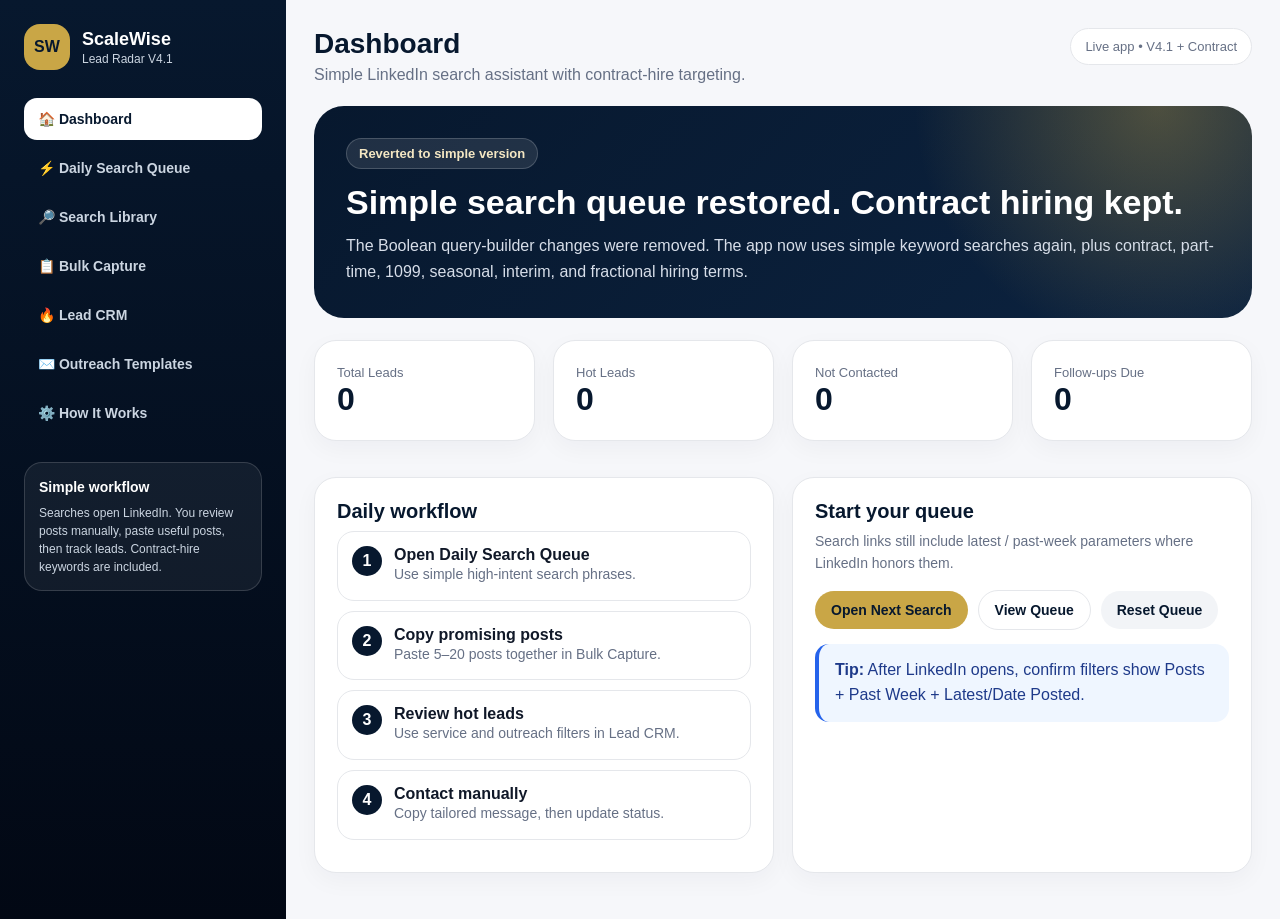
==== commit ec0cb3a6: "Revert Boolean changes and keep contract hiring" ====
--- a/index.html
+++ b/index.html
@@ -3,39 +3,44 @@
 <head>
 <meta charset="UTF-8" />
 <meta name="viewport" content="width=device-width, initial-scale=1.0" />
-<title>ScaleWise Lead Radar V4.2</title>
+<title>ScaleWise Lead Radar V4.1 Contract</title>
 <style>
-:root{--navy:#07182E;--gold:#C9A646;--bg:#F6F7FA;--text:#101828;--muted:#667085;--line:#E5E7EB;--blue:#2563EB}*{box-sizing:border-box}body{margin:0;background:var(--bg);color:var(--text);font-family:Inter,Segoe UI,Arial,sans-serif}.wrap{display:flex;min-height:100vh}.side{width:290px;background:linear-gradient(180deg,var(--navy),#020814);color:#fff;padding:24px}.brand{display:flex;gap:12px;align-items:center;margin-bottom:24px}.logo{width:46px;height:46px;border-radius:16px;background:var(--gold);color:var(--navy);display:flex;align-items:center;justify-content:center;font-weight:900}.brand h1{font-size:18px;margin:0}.brand p{font-size:12px;color:#CBD5E1;margin:3px 0 0}.nav button{width:100%;text-align:left;border:0;border-radius:13px;padding:13px 14px;background:transparent;color:#CBD5E1;font-weight:750;cursor:pointer;margin-bottom:7px}.nav button.active,.nav button:hover{background:#fff;color:var(--navy)}.main{flex:1;padding:28px}.top{display:flex;justify-content:space-between;gap:16px;margin-bottom:22px}.top h2{margin:0;color:var(--navy);font-size:28px}.top p{margin:6px 0 0;color:var(--muted)}.badge{background:#fff;border:1px solid var(--line);border-radius:999px;padding:10px 14px;color:var(--muted);font-size:13px;height:max-content}.hero{border-radius:28px;padding:30px;color:#fff;background:radial-gradient(circle at 90% 0%,rgba(201,166,70,.35),transparent 28%),linear-gradient(135deg,#07182E,#0C2340);margin-bottom:20px}.hero span{display:inline-block;color:#F4E7C3;border:1px solid rgba(255,255,255,.18);background:rgba(255,255,255,.1);border-radius:999px;padding:7px 12px;font-size:13px;font-weight:800;margin-bottom:12px}.hero h3{font-size:34px;line-height:1.12;margin:0 0 12px}.hero p{color:#D7DEE9;line-height:1.65;margin:0}.grid{display:grid;gap:18px}.two{grid-template-columns:1fr 1fr}.four{grid-template-columns:repeat(4,1fr)}.card{background:#fff;border:1px solid var(--line);border-radius:22px;padding:22px;box-shadow:0 8px 24px rgba(15,23,42,.04);margin-bottom:18px}.card h3{margin:0 0 8px;color:var(--navy)}.sub{color:var(--muted);font-size:14px;line-height:1.55;margin:0 0 14px}.btn{display:inline-flex;align-items:center;justify-content:center;gap:8px;border:0;border-radius:999px;background:var(--navy);color:#fff;padding:10px 15px;font-weight:800;cursor:pointer;text-decoration:none;font-size:14px}.btn.gold{background:var(--gold);color:var(--navy)}.btn.outline{background:#fff;color:var(--navy);border:1px solid var(--line)}.btn.light{background:#F2F4F7;color:var(--navy)}.btn.red{background:#FEE4E2;color:#B42318}.btn.small{padding:8px 12px;font-size:12px}.toolbar{display:flex;gap:10px;flex-wrap:wrap;margin:14px 0}.notice{border-left:4px solid var(--gold);background:#FFFBEB;color:#713F12;border-radius:14px;padding:14px 16px;line-height:1.55;margin-bottom:18px}.notice.blue{border-left-color:var(--blue);background:#EFF6FF;color:#1E3A8A}.tab{display:none}.tab.active{display:block}.metric b{font-size:32px;color:var(--navy)}.metric span{font-size:13px;color:var(--muted)}input,textarea,select{width:100%;border:1px solid var(--line);border-radius:14px;padding:12px 14px;font:inherit;background:#fff;outline:none}textarea{min-height:120px;resize:vertical;line-height:1.55}label{display:block;font-size:13px;font-weight:800;color:var(--navy);margin-bottom:7px}.field{margin-bottom:14px}.search-grid{display:grid;grid-template-columns:repeat(2,1fr);gap:12px}.search-card,.queue-row{border:1px solid var(--line);border-radius:18px;padding:15px;background:#FBFCFE;display:flex;justify-content:space-between;gap:14px;align-items:flex-start}.search-card strong,.queue-row strong{display:block;color:var(--navy);font-size:14px}.search-card small,.queue-row small{color:var(--muted);display:block;margin-top:5px;line-height:1.4}.query{font-family:ui-monospace,SFMono-Regular,Menlo,Consolas,monospace;font-size:12px;color:#344054;background:#F8FAFC;border:1px solid var(--line);padding:10px;border-radius:12px;margin-top:8px;line-height:1.45}.score{width:42px;height:42px;border-radius:50%;display:flex;align-items:center;justify-content:center;font-weight:900;flex-shrink:0}.hot{background:#FEF0C7;color:#B54708}.warm{background:#DBEAFE;color:#1D4ED8}.review{background:#F2F4F7;color:#344054}.tag{display:inline-block;border-radius:999px;background:#F2F4F7;color:#475467;padding:6px 9px;font-size:12px;font-weight:750;margin:3px}.lead-card{border:1px solid var(--line);border-radius:22px;background:#fff;padding:18px;margin-bottom:14px}.lead-top{display:flex;gap:14px;justify-content:space-between;align-items:flex-start}.lead-title{display:flex;gap:12px}.lead-title h4{margin:0 0 4px;color:var(--navy);font-size:18px}.lead-title p{margin:0;color:var(--muted);font-size:13px}.lead-actions{display:flex;gap:8px;flex-wrap:wrap}.lead-controls{display:grid;grid-template-columns:repeat(3,1fr);gap:12px;margin-top:14px}.snippet{margin-top:12px;color:#344054;font-size:14px;line-height:1.6;background:#F8FAFC;border-radius:14px;padding:12px}.empty{padding:22px;text-align:center;color:var(--muted);border:1px dashed var(--line);border-radius:18px;background:#FBFCFE}@media(max-width:950px){.wrap{display:block}.side{width:auto}.two,.four,.search-grid,.lead-controls{grid-template-columns:1fr}.main{padding:18px}.top{display:block}.badge{display:inline-block;margin-top:12px}.lead-top{display:block}}
+:root{--navy:#07182E;--deep:#0C2340;--gold:#C9A646;--bg:#F6F7FA;--text:#101828;--muted:#667085;--line:#E5E7EB;--blue:#2563EB;--red:#B42318}*{box-sizing:border-box}body{margin:0;background:var(--bg);color:var(--text);font-family:Inter,Segoe UI,Arial,sans-serif}.wrap{display:flex;min-height:100vh}.side{width:286px;background:linear-gradient(180deg,var(--navy),#020814);color:white;padding:24px;flex-shrink:0}.brand{display:flex;gap:12px;align-items:center;margin-bottom:28px}.logo{width:46px;height:46px;border-radius:16px;background:var(--gold);color:var(--navy);font-weight:900;display:flex;align-items:center;justify-content:center}.brand h1{font-size:18px;margin:0}.brand p{font-size:12px;margin:2px 0 0;color:#CBD5E1}.nav button{width:100%;display:block;text-align:left;padding:13px 14px;border:0;border-radius:13px;background:transparent;color:#CBD5E1;font-weight:750;cursor:pointer;margin-bottom:7px;font-size:14px}.nav button:hover,.nav button.active{background:white;color:var(--navy)}.safe{margin-top:28px;border:1px solid rgba(255,255,255,.15);border-radius:18px;padding:14px;background:rgba(255,255,255,.06);font-size:12px;line-height:1.5;color:#CBD5E1}.safe b{display:block;color:white;margin-bottom:6px;font-size:14px}.main{flex:1;padding:28px;min-width:0}.top{display:flex;justify-content:space-between;align-items:flex-start;gap:20px;margin-bottom:22px}.top h2{font-size:28px;color:var(--navy);margin:0}.top p{margin:6px 0 0;color:var(--muted)}.badge{background:white;border:1px solid var(--line);border-radius:999px;padding:10px 14px;color:var(--muted);font-size:13px;white-space:nowrap}.hero{border-radius:30px;padding:32px;color:white;margin-bottom:22px;background:radial-gradient(circle at 90% 0%,rgba(201,166,70,.35),transparent 28%),linear-gradient(135deg,var(--navy),var(--deep))}.hero span{display:inline-block;border:1px solid rgba(255,255,255,.18);background:rgba(255,255,255,.1);border-radius:999px;padding:7px 12px;color:#F4E7C3;font-size:13px;font-weight:800;margin-bottom:14px}.hero h3{font-size:34px;line-height:1.12;margin:0 0 12px;max-width:950px}.hero p{color:#D7DEE9;line-height:1.65;max-width:950px;margin:0}.grid{display:grid;gap:18px}.two{grid-template-columns:1fr 1fr}.four{grid-template-columns:repeat(4,1fr)}.card{background:white;border:1px solid var(--line);border-radius:22px;padding:22px;box-shadow:0 8px 24px rgba(15,23,42,.04);margin-bottom:18px}.card h3{margin:0 0 8px;color:var(--navy);font-size:20px}.sub{color:var(--muted);line-height:1.55;margin:0 0 16px;font-size:14px}.btn{display:inline-flex;align-items:center;justify-content:center;gap:8px;border:0;border-radius:999px;background:var(--navy);color:white;padding:11px 16px;font-weight:800;cursor:pointer;text-decoration:none;font-size:14px}.btn.gold{background:var(--gold);color:var(--navy)}.btn.light{background:#F2F4F7;color:var(--navy)}.btn.outline{background:white;color:var(--navy);border:1px solid var(--line)}.btn.red{background:#FEE4E2;color:var(--red)}.btn.small{padding:8px 12px;font-size:12px}.toolbar{display:flex;flex-wrap:wrap;gap:10px;align-items:center;margin:14px 0}.notice{border-left:4px solid var(--gold);background:#FFFBEB;color:#713F12;border-radius:14px;padding:14px 16px;line-height:1.55;margin-bottom:18px}.notice.blue{border-left-color:var(--blue);background:#EFF6FF;color:#1E3A8A}.tab{display:none}.tab.active{display:block}.metric b{font-size:32px;color:var(--navy)}.metric span{font-size:13px;color:var(--muted)}input,textarea,select{width:100%;border:1px solid var(--line);border-radius:14px;padding:12px 14px;font:inherit;background:white;outline:none}textarea{min-height:115px;resize:vertical;line-height:1.55}label{display:block;font-size:13px;font-weight:800;color:var(--navy);margin-bottom:7px}.field{margin-bottom:14px}.search-grid{display:grid;grid-template-columns:repeat(2,minmax(0,1fr));gap:12px}.search-card,.queue-row{border:1px solid var(--line);border-radius:18px;padding:15px;background:#FBFCFE;display:flex;justify-content:space-between;align-items:center;gap:14px}.search-card strong,.queue-row strong{display:block;color:var(--navy);font-size:14px}.search-card small,.queue-row small{color:var(--muted);display:block;margin-top:4px}.score{width:42px;height:42px;border-radius:50%;display:flex;align-items:center;justify-content:center;font-weight:900;flex-shrink:0}.hot{background:#FEF0C7;color:#B54708}.warm{background:#DBEAFE;color:#1D4ED8}.review{background:#F2F4F7;color:#344054}.tag{display:inline-block;border-radius:999px;background:#F2F4F7;color:#475467;padding:6px 9px;font-size:12px;font-weight:750;margin:3px}.step{display:flex;gap:12px;padding:14px;border:1px solid var(--line);border-radius:17px;background:white;margin-bottom:10px}.num{width:30px;height:30px;border-radius:50%;background:var(--navy);color:white;display:flex;align-items:center;justify-content:center;font-weight:900;flex-shrink:0}.lead-card{border:1px solid var(--line);border-radius:22px;background:white;padding:18px;margin-bottom:14px;box-shadow:0 6px 18px rgba(15,23,42,.04)}.lead-top{display:flex;gap:14px;align-items:flex-start;justify-content:space-between}.lead-title{display:flex;gap:12px;align-items:flex-start}.lead-title h4{margin:0 0 4px;color:var(--navy);font-size:18px}.lead-title p{margin:0;color:var(--muted);font-size:13px;line-height:1.45}.lead-controls{display:grid;grid-template-columns:repeat(3,minmax(160px,1fr));gap:12px;margin-top:14px}.lead-actions{display:flex;gap:8px;flex-wrap:wrap;margin-top:12px}.snippet{margin-top:12px;color:#344054;font-size:14px;line-height:1.6;background:#F8FAFC;border-radius:14px;padding:12px}.template{background:#FBFCFE;border:1px solid var(--line);border-radius:18px;padding:17px}.template h4{margin:0 0 8px;color:var(--navy)}.template p{color:#475467;line-height:1.6;font-size:14px}.empty{padding:22px;text-align:center;color:var(--muted);border:1px dashed var(--line);border-radius:18px;background:#FBFCFE}@media(max-width:1100px){.four{grid-template-columns:repeat(2,1fr)}.lead-controls{grid-template-columns:1fr 1fr}}@media(max-width:950px){.wrap{display:block}.side{width:auto}.two,.four,.search-grid{grid-template-columns:1fr}.main{padding:18px}.top{display:block}.badge{margin-top:12px;display:inline-block}.lead-top{display:block}.lead-controls{grid-template-columns:1fr}.hero h3{font-size:28px}}
 </style>
 </head>
 <body>
-<div class="wrap"><aside class="side"><div class="brand"><div class="logo">SW</div><div><h1>ScaleWise</h1><p>Lead Radar V4.2</p></div></div><div class="nav"><button class="active" onclick="openTab('dashboard',this)">🏠 Dashboard</button><button onclick="openTab('queue',this)">⚡ Boolean Queue</button><button onclick="openTab('library',this)">🔎 Search Library</button><button onclick="openTab('builder',this)">🧠 Query Builder</button><button onclick="openTab('capture',this)">📋 Capture</button><button onclick="openTab('leads',this)">🔥 Lead CRM</button><button onclick="openTab('guide',this)">⚙️ Guide</button></div><div class="notice" style="margin-top:25px;background:rgba(255,255,255,.06);color:#CBD5E1;border-color:rgba(201,166,70,.8)"><b>Boolean mode</b><br>Searches use quotes, AND, OR, NOT, parentheses, contract-hire terms, and recent post parameters.</div></aside><main class="main"><div class="top"><div><h2 id="title">Dashboard</h2><p id="desc">Boolean LinkedIn search queue for latest past-week bookkeeping, tax, CPA, and contract-hire leads.</p></div><div class="badge">Live app • V4.2 Boolean</div></div>
-<section id="dashboard" class="tab active"><div class="hero"><span>Version 4.2</span><h3>Better LinkedIn searches using Boolean operators.</h3><p>The queue now uses exact-match phrases, AND/OR combinations, NOT exclusions, parentheses, and dedicated contract-hire searches to find stronger buyer-intent posts.</p></div><div class="grid four"><div class="card metric"><span>Total Leads</span><br><b id="totalLeads">0</b></div><div class="card metric"><span>Hot Leads</span><br><b id="hotLeads">0</b></div><div class="card metric"><span>Not Contacted</span><br><b id="notContacted">0</b></div><div class="card metric"><span>Follow-ups Due</span><br><b id="dueFollowups">0</b></div></div><div class="card"><h3>Start searching</h3><p class="sub">Open the next Boolean search, review results manually, then bulk-paste useful posts into the app.</p><div class="toolbar"><button class="btn gold" onclick="openNextSearch()">Open Next Boolean Search</button><button class="btn outline" onclick="openTabById('queue')">View Queue</button><button class="btn light" onclick="resetQueue()">Reset Queue</button></div><div class="notice blue"><b>Tip:</b> Boolean operators are capitalization-sensitive. The app uses uppercase AND / OR / NOT in advanced queries.</div></div></section>
-<section id="queue" class="tab"><div class="card"><h3>Boolean Search Queue</h3><p class="sub">Work down this queue daily. Each search targets buyer intent, contract hire, CPA capacity, payroll, restaurant accounting, or urgent need.</p><div class="toolbar"><button class="btn gold" onclick="openNextSearch()">Open Next Search</button><button class="btn outline" onclick="openTopSearches(5)">Open Top 5</button><button class="btn light" onclick="resetQueue()">Reset Queue</button></div><div class="notice">After opening the page, confirm filters manually: Posts → Past Week → Latest / Date Posted.</div><div id="queueList"></div></div></section>
-<section id="library" class="tab"><div class="card"><h3>Search Library</h3><p class="sub">Use LinkedIn for direct search and Google as a backup public web search.</p><div id="searchButtons" class="search-grid"></div></div></section>
-<section id="builder" class="tab"><div class="card"><h3>Custom Boolean Query Builder</h3><p class="sub">Build a focused query without typing the full syntax.</p><div class="grid two"><div class="field"><label>Service</label><select id="bService"><option value='("bookkeeper" OR "bookkeeping" OR "QuickBooks")'>Bookkeeping / QuickBooks</option><option value='("tax preparer" OR "tax preparation" OR "tax filing")'>Tax Preparation</option><option value='("CPA firm" OR "accounting firm" OR "tax practice")'>CPA Firm Support</option><option value='("restaurant bookkeeping" OR "restaurant accounting" OR "restaurant payroll")'>Restaurant Accounting</option><option value='("payroll" OR "ADP" OR "Gusto" OR "Paychex")'>Payroll</option></select></div><div class="field"><label>Intent</label><select id="bIntent"><option value='("need" OR "looking for" OR "hiring" OR "recommend")'>Need / Looking / Hiring</option><option value='("contract" OR "contract hire" OR "contractor" OR "freelance" OR "part-time" OR "1099")'>Contract Hire</option><option value='("urgent" OR "ASAP" OR "this week" OR "immediately")'>Urgent</option><option value='("capacity" OR "seasonal" OR "tax season" OR "outsourced")'>Capacity / Seasonal</option></select></div></div><div class="field"><label>Exclude</label><select id="bExclude"><option value='NOT ("open to work" OR resume OR candidate OR "job seeker")'>Exclude job seekers</option><option value='NOT ("open to work" OR resume OR candidate OR "job seeker" OR internship OR junior)'>Exclude junior/job seekers</option><option value=''>No exclusion</option></select></div><div class="toolbar"><button class="btn gold" onclick="buildQuery()">Build Query</button><button class="btn outline" onclick="openBuiltLinkedIn()">Open LinkedIn</button><button class="btn light" onclick="copyBuiltQuery()">Copy Query</button></div><textarea id="builtQuery"></textarea></div></section>
-<section id="capture" class="tab"><div class="card"><h3>Bulk Capture</h3><p class="sub">Paste several posts separated by a blank line.</p><textarea id="bulkText" placeholder="Paste post 1 here...
+<div class="wrap"><aside class="side"><div class="brand"><div class="logo">SW</div><div><h1>ScaleWise</h1><p>Lead Radar V4.1</p></div></div><div class="nav"><button class="active" onclick="openTab('dashboard',this)">🏠 Dashboard</button><button onclick="openTab('queue',this)">⚡ Daily Search Queue</button><button onclick="openTab('search',this)">🔎 Search Library</button><button onclick="openTab('capture',this)">📋 Bulk Capture</button><button onclick="openTab('leads',this)">🔥 Lead CRM</button><button onclick="openTab('templates',this)">✉️ Outreach Templates</button><button onclick="openTab('guide',this)">⚙️ How It Works</button></div><div class="safe"><b>Simple workflow</b>Searches open LinkedIn. You review posts manually, paste useful posts, then track leads. Contract-hire keywords are included.</div></aside><main class="main"><div class="top"><div><h2 id="title">Dashboard</h2><p id="desc">Simple LinkedIn search assistant with contract-hire targeting.</p></div><div class="badge">Live app • V4.1 + Contract</div></div>
+<section id="dashboard" class="tab active"><div class="hero"><span>Reverted to simple version</span><h3>Simple search queue restored. Contract hiring kept.</h3><p>The Boolean query-builder changes were removed. The app now uses simple keyword searches again, plus contract, part-time, 1099, seasonal, interim, and fractional hiring terms.</p></div><div class="grid four"><div class="card metric"><span>Total Leads</span><br><b id="totalLeads">0</b></div><div class="card metric"><span>Hot Leads</span><br><b id="hotLeads">0</b></div><div class="card metric"><span>Not Contacted</span><br><b id="notContacted">0</b></div><div class="card metric"><span>Follow-ups Due</span><br><b id="dueFollowups">0</b></div></div><div class="grid two" style="margin-top:18px"><div class="card"><h3>Daily workflow</h3><div class="step"><div class="num">1</div><div><b>Open Daily Search Queue</b><br><span class="sub">Use simple high-intent search phrases.</span></div></div><div class="step"><div class="num">2</div><div><b>Copy promising posts</b><br><span class="sub">Paste 5–20 posts together in Bulk Capture.</span></div></div><div class="step"><div class="num">3</div><div><b>Review hot leads</b><br><span class="sub">Use service and outreach filters in Lead CRM.</span></div></div><div class="step"><div class="num">4</div><div><b>Contact manually</b><br><span class="sub">Copy tailored message, then update status.</span></div></div></div><div class="card"><h3>Start your queue</h3><p class="sub">Search links still include latest / past-week parameters where LinkedIn honors them.</p><div class="toolbar"><button class="btn gold" onclick="openNextSearch()">Open Next Search</button><button class="btn outline" onclick="openTabById('queue')">View Queue</button><button class="btn light" onclick="resetQueue()">Reset Queue</button></div><div class="notice blue"><b>Tip:</b> After LinkedIn opens, confirm filters show Posts + Past Week + Latest/Date Posted.</div></div></div></section>
+<section id="queue" class="tab"><div class="card"><h3>Daily Search Queue</h3><p class="sub">Simple keywords only. Contract-hire searches are included.</p><div class="toolbar"><button class="btn gold" onclick="openNextSearch()">Open Next LinkedIn Search</button><button class="btn outline" onclick="openTopSearches(5)">Open Top 5</button><button class="btn light" onclick="resetQueue()">Reset Queue</button></div><div id="queueList"></div></div></section>
+<section id="search" class="tab"><div class="card"><h3>Search Library</h3><p class="sub">Click LinkedIn to search inside LinkedIn. Click Google for a public web-search backup.</p><div id="searchButtons" class="search-grid"></div></div><div class="card"><h3>Custom search</h3><div class="field"><label>Search phrase</label><input id="customSearch" placeholder='Example: contract bookkeeper'></div><div class="toolbar"><button class="btn gold" onclick="customLinkedIn()">Open LinkedIn Search</button><button class="btn outline" onclick="customGoogle()">Open Google Search</button></div></div></section>
+<section id="capture" class="tab"><div class="card"><h3>Bulk Capture</h3><p class="sub">Paste several LinkedIn posts separated by a blank line. The app scores them, skips duplicates, and saves qualified leads.</p><textarea id="bulkText" placeholder="Paste post 1 here, including URL if available...
 
-Paste post 2 here..."></textarea><div class="toolbar"><button class="btn gold" onclick="saveBulk()">Analyze & Save Bulk Posts</button><button class="btn outline" onclick="previewBulk()">Preview Scores</button><button class="btn light" onclick="document.getElementById('bulkText').value='';document.getElementById('bulkResult').innerHTML=''">Clear</button></div><div id="bulkResult"></div></div><div class="card"><h3>Single Post Capture</h3><div class="grid two"><div class="field"><label>Name / Company</label><input id="person" placeholder="Example: John Smith, ABC Dental Group"></div><div class="field"><label>Post URL</label><input id="url" placeholder="Paste post URL"></div></div><label>Post text</label><textarea id="postText"></textarea><div class="toolbar"><button class="btn gold" onclick="saveSingle()">Analyze & Save</button><button class="btn outline" onclick="analyzeSingleOnly()">Analyze Only</button><button class="btn light" onclick="clearSingle()">Clear</button></div><div id="result"></div></div></section>
-<section id="leads" class="tab"><div class="card"><h3>Lead CRM</h3><p class="sub">Track outreach status, follow-up dates, notes, and export CSV.</p><div class="toolbar"><input id="leadSearch" placeholder="Search leads..." oninput="renderLeads()" style="max-width:260px"><select id="serviceFilter" onchange="renderLeads()"><option>All Services</option><option>Bookkeeping</option><option>Tax Preparation</option><option>CPA Firm Support</option><option>Restaurant Accounting</option><option>Payroll Support</option><option>Contract Hire</option><option>Bookkeeping + Tax</option></select><select id="qualityFilter" onchange="renderLeads()"><option>All Quality</option><option>Hot</option><option>Warm</option><option>Review</option></select><select id="outreachFilter" onchange="renderLeads()"><option>All Outreach</option><option>Not Contacted</option><option>Contacted</option><option>Replied</option><option>Call Booked</option><option>Converted</option><option>Not Fit</option></select><button class="btn gold" onclick="exportCSV()">Export CSV</button><button class="btn red" onclick="clearLeads()">Clear All</button></div><div id="leadRows"></div></div></section>
-<section id="guide" class="tab"><div class="card"><h3>Boolean Search Guide</h3><div class="notice"><b>Search syntax:</b> Use quotes for exact phrases, uppercase AND/OR/NOT, and parentheses to group options.</div><div class="grid two"><div class="card"><h3>Examples</h3><div class="query">("bookkeeper" OR "bookkeeping") AND ("contract" OR "part-time" OR "1099") NOT (resume OR candidate)</div><div class="query">("CPA firm" OR "accounting firm") AND (capacity OR seasonal OR "tax season")</div></div><div class="card"><h3>After opening search</h3><p class="sub">Confirm filters inside LinkedIn: Posts, Past Week, and Latest / Date Posted.</p></div></div></div></section>
+Paste post 2 here...
+
+Paste post 3 here..."></textarea><div class="toolbar"><button class="btn gold" onclick="saveBulk()">Analyze & Save Bulk Posts</button><button class="btn outline" onclick="previewBulk()">Preview Scores</button><button class="btn light" onclick="document.getElementById('bulkText').value='';document.getElementById('bulkResult').innerHTML=''">Clear</button></div><div id="bulkResult"></div></div><div class="card"><h3>Single Post Capture</h3><div class="grid two"><div class="field"><label>Name / Company, optional</label><input id="person" placeholder="Example: John Smith, ABC Dental Group"></div><div class="field"><label>Post URL, optional</label><input id="url" placeholder="Paste LinkedIn post URL"></div></div><div class="field"><label>Post text</label><textarea id="postText" placeholder="Paste one LinkedIn post here..."></textarea></div><div class="toolbar"><button class="btn gold" onclick="saveSingle()">Analyze & Save</button><button class="btn outline" onclick="analyzeSingleOnly()">Analyze Only</button><button class="btn light" onclick="clearSingle()">Clear</button></div><div id="result"></div></div></section>
+<section id="leads" class="tab"><div class="card"><h3>Lead CRM</h3><p class="sub">Filter, update outreach status, add notes, set follow-up dates, copy messages, and export CSV.</p><div class="toolbar"><input id="leadSearch" placeholder="Search leads..." oninput="renderLeads()" style="max-width:260px"><select id="serviceFilter" onchange="renderLeads()" style="max-width:190px"><option>All Services</option><option>Bookkeeping</option><option>Tax Preparation</option><option>CPA Firm Support</option><option>Restaurant Accounting</option><option>Payroll Support</option><option>Contract Hire</option><option>Bookkeeping + Tax</option></select><select id="qualityFilter" onchange="renderLeads()" style="max-width:145px"><option>All Quality</option><option>Hot</option><option>Warm</option><option>Review</option></select><select id="outreachFilter" onchange="renderLeads()" style="max-width:180px"><option>All Outreach</option><option>Not Contacted</option><option>Contacted</option><option>Replied</option><option>Call Booked</option><option>Converted</option><option>Not Fit</option></select><button class="btn gold" onclick="exportCSV()">Export CSV</button><button class="btn red" onclick="clearLeads()">Clear All</button></div><div id="leadRows"></div></div></section>
+<section id="templates" class="tab"><div class="grid two"><div class="template"><h4>Bookkeeping lead</h4><p id="t1">Hi [Name], I saw your post about needing bookkeeping support. ScaleWise helps businesses with monthly bookkeeping, QuickBooks cleanup, reconciliations, payroll coordination, and reporting. Happy to take a quick look and suggest the cleanest support model.</p><br><button class="btn outline" onclick="copyTemplate('t1')">Copy</button></div><div class="template"><h4>Contract hire lead</h4><p id="t2">Hi [Name], I saw your post about needing contract or part-time accounting support. ScaleWise can support bookkeeping, tax prep support, reconciliations, payroll coordination, and reporting on a flexible contract basis.</p><br><button class="btn outline" onclick="copyTemplate('t2')">Copy</button></div><div class="template"><h4>CPA firm tax support</h4><p id="t3">Hi [Name], noticed your post about needing tax preparation capacity. ScaleWise supports CPA firms with tax prep support, bookkeeping cleanup, reconciliations, and seasonal back-office capacity on a flexible contract basis.</p><br><button class="btn outline" onclick="copyTemplate('t3')">Copy</button></div><div class="template"><h4>Restaurant accounting</h4><p id="t4">Hi [Name], I saw your post about restaurant bookkeeping support. ScaleWise works with restaurant operators on bookkeeping, payroll coordination, sales tax, reconciliations, and financial visibility for growth decisions.</p><br><button class="btn outline" onclick="copyTemplate('t4')">Copy</button></div></div></section>
+<section id="guide" class="tab"><div class="card"><h3>How it works</h3><div class="notice"><b>Important:</b> This app opens LinkedIn search links and helps process posts manually. It does not scrape, auto-scroll, or auto-message LinkedIn.</div><div class="step"><div class="num">1</div><div><b>Use Daily Search Queue</b><br><span class="sub">Open simple high-intent LinkedIn searches.</span></div></div><div class="step"><div class="num">2</div><div><b>Confirm filters</b><br><span class="sub">LinkedIn may require you to confirm Past Week / Latest in the UI.</span></div></div><div class="step"><div class="num">3</div><div><b>Paste posts in bulk</b><br><span class="sub">Separate posts by blank lines.</span></div></div><div class="step"><div class="num">4</div><div><b>Track outreach</b><br><span class="sub">Use statuses, notes, follow-up dates, and CSV export.</span></div></div></div></section>
 </main></div>
 <script>
-const keywordSets=[{p:1,c:'Bookkeeping Buyer Intent',q:'("bookkeeper" OR "bookkeeping") AND ("need" OR "looking for" OR "hiring" OR "recommend") NOT ("open to work" OR resume OR candidate OR "job seeker")'},{p:2,c:'Bookkeeping Contract Hire',q:'("bookkeeper" OR "bookkeeping") AND ("contract" OR "contract hire" OR contractor OR freelance OR "part-time" OR "1099") NOT ("open to work" OR resume OR candidate)'},{p:3,c:'QuickBooks Cleanup',q:'("QuickBooks cleanup" OR "QBO cleanup" OR "catch up bookkeeping" OR "catch-up bookkeeping") AND (need OR looking OR hiring OR help) NOT (resume OR candidate)'},{p:4,c:'Tax Preparer Buyer Intent',q:'("tax preparer" OR "tax preparation" OR "tax filing") AND (need OR "looking for" OR hiring OR recommend) NOT ("open to work" OR resume OR candidate)'},{p:5,c:'Tax Contract Hire',q:'("tax preparer" OR "tax preparation") AND (contract OR contractor OR seasonal OR "tax season" OR "1099") NOT (resume OR candidate OR "open to work")'},{p:6,c:'CPA Firm Capacity',q:'("CPA firm" OR "accounting firm" OR "tax practice") AND (capacity OR seasonal OR outsourced OR "tax season" OR "need help") NOT (resume OR candidate)'},{p:7,c:'Outsourced Accounting',q:'("outsourced accounting" OR "outsourced bookkeeping" OR "virtual bookkeeper") AND (need OR looking OR hiring OR recommend) NOT (resume OR candidate)'},{p:8,c:'Payroll Support',q:'(payroll OR ADP OR Gusto OR Paychex) AND (need OR "looking for" OR hiring OR support) NOT (resume OR candidate)'},{p:9,c:'Restaurant Accounting',q:'("restaurant bookkeeping" OR "restaurant accounting" OR "restaurant payroll") AND (need OR looking OR hiring OR help) NOT (resume OR candidate)'},{p:10,c:'Fractional / Interim',q:'("fractional accountant" OR "interim accountant" OR "contract accountant" OR "temporary accountant") AND (need OR hiring OR "looking for") NOT (resume OR candidate)'},{p:11,c:'Urgent Need',q:'("bookkeeper" OR "tax preparer" OR "payroll") AND (urgent OR ASAP OR immediately OR "this week") NOT (resume OR candidate OR "open to work")'}];
-const STORAGE_KEY='scalewise_leads_v4',QUEUE_KEY='scalewise_queue_v42',outreachOptions=['Not Contacted','Contacted','Replied','Call Booked','Converted','Not Fit'];
-function openTab(id,btn){document.querySelectorAll('.tab').forEach(t=>t.classList.remove('active'));document.getElementById(id).classList.add('active');document.querySelectorAll('.nav button').forEach(b=>b.classList.remove('active'));if(btn)btn.classList.add('active');const m={dashboard:['Dashboard','Boolean LinkedIn search queue for latest past-week bookkeeping, tax, CPA, and contract-hire leads.'],queue:['Boolean Queue','Work through advanced LinkedIn Boolean searches.'],library:['Search Library','Open targeted Boolean LinkedIn searches and Google backup searches.'],builder:['Query Builder','Build custom Boolean searches for LinkedIn.'],capture:['Capture','Paste posts, score leads, skip duplicates, and save quickly.'],leads:['Lead CRM','Manage outreach status, notes, follow-ups, and export.'],guide:['Guide','Boolean search rules and workflow.']};document.getElementById('title').textContent=m[id][0];document.getElementById('desc').textContent=m[id][1]}
+const keywords=[{p:1,c:'Bookkeeping',q:'need a bookkeeper'},{p:2,c:'Bookkeeping',q:'looking for a bookkeeper'},{p:3,c:'Bookkeeping',q:'hiring a bookkeeper'},{p:4,c:'Bookkeeping',q:'bookkeeper needed'},{p:5,c:'Bookkeeping',q:'QuickBooks cleanup'},{p:6,c:'Bookkeeping',q:'monthly bookkeeping'},{p:7,c:'Bookkeeping',q:'part-time bookkeeper'},{p:8,c:'Bookkeeping',q:'contract bookkeeper'},{p:9,c:'Bookkeeping',q:'remote bookkeeper'},{p:10,c:'Contract Hire',q:'contract accounting support'},{p:11,c:'Contract Hire',q:'contract hire bookkeeper'},{p:12,c:'Contract Hire',q:'part-time accounting support'},{p:13,c:'Contract Hire',q:'1099 bookkeeper'},{p:14,c:'Contract Hire',q:'seasonal tax support'},{p:15,c:'Contract Hire',q:'interim accountant'},{p:16,c:'Contract Hire',q:'fractional accounting support'},{p:17,c:'Tax',q:'need a tax preparer'},{p:18,c:'Tax',q:'looking for a tax preparer'},{p:19,c:'Tax',q:'hiring a tax preparer'},{p:20,c:'Tax',q:'tax preparer needed'},{p:21,c:'Tax',q:'business tax return help'},{p:22,c:'Tax',q:'1099 help'},{p:23,c:'Tax',q:'tax season help'},{p:24,c:'CPA Firm',q:'CPA firm needs tax preparer'},{p:25,c:'CPA Firm',q:'CPA firm bookkeeping support'},{p:26,c:'CPA Firm',q:'tax season capacity'},{p:27,c:'CPA Firm',q:'outsourced tax preparation'},{p:28,c:'CPA Firm',q:'accounting firm outsourcing'},{p:29,c:'Restaurant',q:'restaurant bookkeeping'},{p:30,c:'Restaurant',q:'restaurant accounting help'},{p:31,c:'Restaurant',q:'restaurant payroll support'},{p:32,c:'Payroll',q:'payroll support needed'},{p:33,c:'Payroll',q:'small business payroll help'}];
+const STORAGE_KEY='scalewise_leads_v4',OLD_KEY='scalewise_leads_v3',QUEUE_KEY='scalewise_queue_v41_contract',outreachOptions=['Not Contacted','Contacted','Replied','Call Booked','Converted','Not Fit'];
+function openTab(tabId,btn){document.querySelectorAll('.tab').forEach(t=>t.classList.remove('active'));document.getElementById(tabId).classList.add('active');document.querySelectorAll('.nav button').forEach(b=>b.classList.remove('active'));if(btn)btn.classList.add('active');const titles={dashboard:['Dashboard','Simple LinkedIn search assistant with contract-hire targeting.'],queue:['Daily Search Queue','Work through simple high-intent LinkedIn searches.'],search:['Search Library','Open targeted LinkedIn and Google backup searches.'],capture:['Bulk Capture','Paste posts, score leads, skip duplicates, and save quickly.'],leads:['Lead CRM','Manage outreach status, notes, follow-ups, and export.'],templates:['Outreach Templates','Copy and personalize messages for manual outreach.'],guide:['How It Works','The safe prospecting workflow and limitations.']};document.getElementById('title').textContent=titles[tabId][0];document.getElementById('desc').textContent=titles[tabId][1]}
 function openTabById(id){const b=[...document.querySelectorAll('.nav button')].find(x=>x.getAttribute('onclick').includes("'"+id+"'"));openTab(id,b)}
-function linkedInSearchUrl(q){const p=new URLSearchParams();p.set('keywords',q);p.set('origin','GLOBAL_SEARCH_HEADER');p.set('sortBy','date_posted');p.set('datePosted','past-week');return 'https://www.linkedin.com/search/results/content/?'+p.toString()}function googleSearchUrl(q){const p=new URLSearchParams();p.set('q','site:linkedin.com/posts '+q);p.set('tbs','qdr:w,sbd:1');return 'https://www.google.com/search?'+p.toString()}function openLinkedInSearch(q){window.open(linkedInSearchUrl(q),'_blank')}function getLeads(){return JSON.parse(localStorage.getItem(STORAGE_KEY)||'[]')}function setLeads(leads){localStorage.setItem(STORAGE_KEY,JSON.stringify(leads));updateMetrics();renderLeads()}function getQueue(){return JSON.parse(localStorage.getItem(QUEUE_KEY)||'{}')}function setQueue(q){localStorage.setItem(QUEUE_KEY,JSON.stringify(q));renderQueue()}
-function buildQuery(){const q=[bService.value,bIntent.value,bExclude.value].filter(Boolean).join(' AND ');builtQuery.value=q;return q}function openBuiltLinkedIn(){openLinkedInSearch(builtQuery.value.trim()||buildQuery())}function copyBuiltQuery(){copyText(builtQuery.value.trim()||buildQuery())}
-function scoreText(text){const lower=' '+String(text||'').toLowerCase()+' ';let score=0,matched=[],service='General Finance Support';const has=a=>a.some(k=>lower.includes(k));const add=(p,l)=>{score+=p;if(!matched.includes(l))matched.push(l)};if(has(['need a bookkeeper','looking for a bookkeeper','hiring a bookkeeper','bookkeeping help','monthly bookkeeping','quickbooks cleanup'])){add(35,'Bookkeeping intent');service='Bookkeeping'}if(has(['need a tax preparer','looking for a tax preparer','hiring a tax preparer','tax preparation','tax filing help','1099','tax season'])){add(35,'Tax prep intent');service=service==='Bookkeeping'?'Bookkeeping + Tax':'Tax Preparation'}if(has(['cpa firm','accounting firm','tax practice','seasonal capacity','outsourced accounting'])){add(22,'CPA firm / outsourcing signal');if(service==='General Finance Support')service='CPA Firm Support'}if(has(['payroll','gusto','adp','paychex'])){add(14,'Payroll signal');if(service==='General Finance Support')service='Payroll Support'}if(has(['restaurant','cafe','hospitality','food truck'])){add(14,'Restaurant / hospitality signal');if(service==='General Finance Support')service='Restaurant Accounting'}if(has(['contract hire','contract','contractor','part-time','part time','freelance','1099','seasonal','temporary','interim','fractional'])){add(18,'Contract hire signal');if(service==='General Finance Support')service='Contract Hire'}if(has(['urgent','asap','immediately','this week','need help','recommend']))add(18,'Urgency');if(has(['united states',' usa ',' u.s.',' us ','atlanta','georgia','new york','california','texas','florida','chicago','austin','dallas','houston','miami','tampa','charlotte','denver','seattle','boston']))add(18,'US location signal');if(has(['looking for a job','open to work','resume','candidate','hire me'])){score-=35;matched.push('Negative / job seeker signal')}if(String(text).length>100)score+=5;score=Math.max(0,Math.min(100,score));return{score,qualityStatus:score>=80?'Hot':score>=60?'Warm':'Review',service,matched,nextAction:score>=80?'Contact today with tailored message':'Review and contact manually'}}
-function normalizeText(t){return String(t||'').toLowerCase().replace(/https?:\/\/\S+/g,'').replace(/[^a-z0-9]+/g,' ').trim().slice(0,260)}function normalizeUrl(u){return String(u||'').split('?')[0].replace(/\/$/,'').toLowerCase()}function findDuplicate(text,url){const nt=normalizeText(text),nu=normalizeUrl(url);return getLeads().find(l=>(nu&&normalizeUrl(l.url)===nu)||(nt&&normalizeText(l.text)===nt))}function extractUrl(text){const m=String(text||'').match(/https?:\/\/\S+/);return m?m[0]:''}function makeLead(text,person,url){const r=scoreText(text);return{id:Date.now()+Math.random(),date:new Date().toISOString(),person:person||'Unknown / To verify',url:url||extractUrl(text),text,snippet:String(text).slice(0,360),score:r.score,qualityStatus:r.qualityStatus,service:r.service,matched:r.matched,outreachStatus:'Not Contacted',notes:'',followUpDate:'',nextAction:r.nextAction}}
-function showResult(r,saved,dup){const cls=r.qualityStatus.toLowerCase();result.innerHTML='<div class="card"><h3>'+(dup?'Duplicate Found':saved?'Saved Lead':'Analysis Result')+'</h3><div class="toolbar"><div class="score '+cls+'">'+r.score+'</div><span class="tag '+cls+'">'+r.qualityStatus+'</span><span class="tag">'+escapeHtml(r.service)+'</span></div><p class="sub">Matched: '+(r.matched.length?r.matched.map(escapeHtml).join(', '):'No strong signals found')+'</p>'+(dup?'<div class="notice">This looks like a lead already saved.</div>':'')+'</div>'}
-function analyzeSingleOnly(){if(!postText.value.trim())return alert('Paste post text first.');showResult(scoreText(postText.value),false,false)}function saveSingle(){const text=postText.value.trim();if(!text)return alert('Paste post text first.');const r=scoreText(text);if(findDuplicate(text,url.value.trim()))return showResult(r,false,true);const leads=getLeads();leads.unshift(makeLead(text,person.value.trim(),url.value.trim()));setLeads(leads);showResult(r,true,false)}function clearSingle(){person.value='';url.value='';postText.value='';result.innerHTML=''}function splitBulk(t){return String(t||'').split(/\n\s*\n/).map(x=>x.trim()).filter(Boolean)}function previewBulk(){const blocks=splitBulk(bulkText.value);if(!blocks.length)return alert('Paste posts first.');bulkResult.innerHTML='<div class="card"><h3>Preview</h3>'+blocks.map((b,i)=>{const r=scoreText(b),cls=r.qualityStatus.toLowerCase();return '<p><span class="score '+cls+'" style="display:inline-flex;width:32px;height:32px;margin-right:8px">'+r.score+'</span><b>Post '+(i+1)+':</b> '+escapeHtml(r.service)+' — '+r.qualityStatus+'</p>'}).join('')+'</div>'}function saveBulk(){const blocks=splitBulk(bulkText.value);if(!blocks.length)return alert('Paste bulk posts first.');const leads=getLeads();let saved=0,skipped=0;blocks.forEach(b=>{if(findDuplicate(b,extractUrl(b))){skipped++;return}leads.unshift(makeLead(b,'Bulk capture / To verify',extractUrl(b)));saved++});setLeads(leads);bulkResult.innerHTML='<div class="notice blue"><b>Saved '+saved+'</b> new leads. Skipped '+skipped+' duplicates.</div>';bulkText.value=''}
-function renderSearchButtons(){searchButtons.innerHTML='';keywordSets.forEach(k=>{const d=document.createElement('div');d.className='search-card';d.innerHTML='<div><strong>'+escapeHtml(k.c)+'</strong><small>Priority '+k.p+' • Boolean • Past Week / Latest</small><div class="query">'+escapeHtml(k.q)+'</div></div><div class="toolbar"><a class="btn gold small" target="_blank" href="'+linkedInSearchUrl(k.q)+'">LinkedIn</a><a class="btn outline small" target="_blank" href="'+googleSearchUrl(k.q)+'">Google</a></div>';searchButtons.appendChild(d)})}function renderQueue(){const state=getQueue();queueList.innerHTML='';keywordSets.forEach(k=>{const done=state[k.q],d=document.createElement('div');d.className='queue-row';d.style.opacity=done?'.55':'1';d.innerHTML='<div><strong>'+escapeHtml(k.c)+'</strong><small>Priority '+k.p+' • '+(done?'Reviewed':'Pending')+'</small><div class="query">'+escapeHtml(k.q)+'</div></div><div class="toolbar"><button class="btn gold small" onclick="openLinkedInSearch(\''+jsEscape(k.q)+'\')">Open</button><button class="btn outline small" onclick="markQueue(\''+jsEscape(k.q)+'\')">'+(done?'Undo':'Mark Done')+'</button></div>';queueList.appendChild(d)})}function markQueue(q){const s=getQueue();s[q]=!s[q];setQueue(s)}function resetQueue(){if(confirm('Reset queue?'))setQueue({})}function openNextSearch(){const s=getQueue(),next=keywordSets.find(k=>!s[k.q])||keywordSets[0];openLinkedInSearch(next.q);s[next.q]=true;setQueue(s)}function openTopSearches(n){const s=getQueue();keywordSets.filter(k=>!s[k.q]).slice(0,n).forEach(k=>{window.open(linkedInSearchUrl(k.q),'_blank');s[k.q]=true});setQueue(s)}
-function renderLeads(){const q=(leadSearch?.value||'').toLowerCase(),sf=serviceFilter?.value||'All Services',qf=qualityFilter?.value||'All Quality',of=outreachFilter?.value||'All Outreach';const rows=getLeads().filter(l=>{const blob=(l.person+' '+l.service+' '+l.text+' '+(l.matched||[]).join(' ')+' '+(l.notes||'')).toLowerCase();return(!q||blob.includes(q))&&(sf==='All Services'||l.service===sf)&&(qf==='All Quality'||l.qualityStatus===qf)&&(of==='All Outreach'||(l.outreachStatus||'Not Contacted')===of)});leadRows.innerHTML='';if(!rows.length){leadRows.innerHTML='<div class="empty">No leads match this filter.</div>';return}rows.forEach(l=>{const cls=(l.qualityStatus||'Review').toLowerCase(),d=document.createElement('div');d.className='lead-card';d.innerHTML='<div class="lead-top"><div class="lead-title"><div class="score '+cls+'">'+l.score+'</div><div><h4>'+escapeHtml(l.person)+'</h4><p>'+new Date(l.date).toLocaleString()+' • '+escapeHtml(l.service)+' • <b>'+escapeHtml(l.qualityStatus)+'</b></p><div>'+(l.matched||[]).map(m=>'<span class="tag">'+escapeHtml(m)+'</span>').join('')+'</div></div></div><div class="lead-actions">'+(l.url?'<a class="btn outline small" target="_blank" href="'+escapeAttr(l.url)+'">Open Post</a>':'')+'<button class="btn gold small" onclick="copyLeadMessage(\''+l.id+'\')">Copy Message</button><button class="btn red small" onclick="deleteLead(\''+l.id+'\')">Delete</button></div></div><div class="snippet">'+escapeHtml(l.snippet)+'...</div><div class="lead-controls"><div><label>Status</label><select onchange="updateLead(\''+l.id+'\',\'outreachStatus\',this.value)">'+outreachOptions.map(o=>'<option '+((l.outreachStatus||'Not Contacted')===o?'selected':'')+'>'+o+'</option>').join('')+'</select></div><div><label>Follow-up</label><input type="date" value="'+escapeAttr(l.followUpDate||'')+'" onchange="updateLead(\''+l.id+'\',\'followUpDate\',this.value)"></div><div><label>Next Action</label><input value="'+escapeAttr(l.nextAction||'Review and contact manually')+'" onchange="updateLead(\''+l.id+'\',\'nextAction\',this.value)"></div></div><div class="field" style="margin-top:12px"><label>Notes</label><textarea onblur="updateLead(\''+l.id+'\',\'notes\',this.value)">'+escapeHtml(l.notes||'')+'</textarea></div>';leadRows.appendChild(d)})}
-function updateLead(id,field,value){const leads=getLeads(),lead=leads.find(l=>String(l.id)===String(id));if(lead){lead[field]=value;setLeads(leads)}}function deleteLead(id){if(confirm('Delete this lead?'))setLeads(getLeads().filter(l=>String(l.id)!==String(id)))}function copyLeadMessage(id){const l=getLeads().find(x=>String(x.id)===String(id));if(l)copyText(generateMessage(l))}function generateMessage(l){const name=(l.person||'').split(',')[0].replace('Bulk capture / To verify','').replace('Unknown / To verify','').trim()||'[Name]';if(l.service==='Contract Hire')return`Hi ${name}, I saw your post about needing contract or part-time accounting support. ScaleWise can support bookkeeping, tax prep support, reconciliations, payroll coordination, and reporting on a flexible contract basis.`;if(l.service==='CPA Firm Support'||l.service==='Tax Preparation')return`Hi ${name}, I saw your post about needing tax/accounting support. ScaleWise supports CPA firms and growing businesses with tax prep support, bookkeeping cleanup, reconciliations, and flexible back-office capacity. Happy to share a quick capability summary if helpful.`;return`Hi ${name}, I saw your post about needing bookkeeping support. ScaleWise helps businesses with monthly bookkeeping, QuickBooks cleanup, reconciliations, payroll coordination, and reporting. Happy to take a quick look and suggest the cleanest support model.`}
-function updateMetrics(){const leads=getLeads(),today=new Date().toISOString().slice(0,10);totalLeads.textContent=leads.length;hotLeads.textContent=leads.filter(l=>l.qualityStatus==='Hot').length;notContacted.textContent=leads.filter(l=>(l.outreachStatus||'Not Contacted')==='Not Contacted').length;dueFollowups.textContent=leads.filter(l=>l.followUpDate&&l.followUpDate<=today&&!['Converted','Not Fit'].includes(l.outreachStatus)).length}function exportCSV(){const leads=getLeads();if(!leads.length)return alert('No leads to export.');const headers=['Date','Name/Company','Service','Score','Quality','Outreach Status','Follow-up Date','Next Action','Notes','Matched Signals','URL','Post Text'];const rows=leads.map(l=>[l.date,l.person,l.service,l.score,l.qualityStatus,l.outreachStatus||'Not Contacted',l.followUpDate||'',l.nextAction||'',l.notes||'',(l.matched||[]).join('; '),l.url,l.text]);const csv=[headers,...rows].map(r=>r.map(v=>'"'+String(v||'').replace(/"/g,'""')+'"').join(',')).join('\n');const blob=new Blob([csv],{type:'text/csv'}),a=document.createElement('a');a.href=URL.createObjectURL(blob);a.download='scalewise_lead_radar_v42_export.csv';a.click();URL.revokeObjectURL(a.href)}function clearLeads(){if(confirm('Clear all saved leads? Export first if needed.')){localStorage.removeItem(STORAGE_KEY);updateMetrics();renderLeads()}}function copyText(text){navigator.clipboard.writeText(text).then(()=>alert('Copied.'))}function escapeHtml(v){return String(v||'').replace(/[&<>"']/g,ch=>({'&':'&amp;','<':'&lt;','>':'&gt;','"':'&quot;',"'":'&#039;'}[ch]))}function escapeAttr(v){return escapeHtml(v).replace(/`/g,'')}function jsEscape(v){return String(v).replace(/\\/g,'\\\\').replace(/'/g,"\\'")}
-document.addEventListener('DOMContentLoaded',()=>{renderSearchButtons();renderQueue();buildQuery();updateMetrics();renderLeads()});
+function linkedInSearchUrl(q){const params=new URLSearchParams();params.set('keywords',q);params.set('origin','GLOBAL_SEARCH_HEADER');params.set('sortBy','date_posted');params.set('datePosted','past-week');return 'https://www.linkedin.com/search/results/content/?'+params.toString()}
+function googleSearchUrl(q){const params=new URLSearchParams();params.set('q','site:linkedin.com/posts '+q);params.set('tbs','qdr:w,sbd:1');return 'https://www.google.com/search?'+params.toString()}
+function openLinkedInSearch(q){window.open(linkedInSearchUrl(q),'_blank')}function customLinkedIn(){const q=document.getElementById('customSearch').value.trim();if(!q)return alert('Type a search phrase first.');openLinkedInSearch(q)}function customGoogle(){const q=document.getElementById('customSearch').value.trim();if(!q)return alert('Type a search phrase first.');window.open(googleSearchUrl(q),'_blank')}
+function getLeads(){return JSON.parse(localStorage.getItem(STORAGE_KEY)||'[]')}function setLeads(leads){localStorage.setItem(STORAGE_KEY,JSON.stringify(leads));updateMetrics();renderLeads()}function getQueue(){return JSON.parse(localStorage.getItem(QUEUE_KEY)||'{}')}function setQueue(q){localStorage.setItem(QUEUE_KEY,JSON.stringify(q));renderQueue()}
+function importOldLeads(){if(localStorage.getItem(STORAGE_KEY))return;const old=JSON.parse(localStorage.getItem(OLD_KEY)||'[]');if(old.length){const converted=old.map(l=>({id:l.id||Date.now()+Math.random(),date:l.date||new Date().toISOString(),person:l.person||'Unknown / To verify',url:l.url||'',text:l.text||l.snippet||'',snippet:l.snippet||String(l.text||'').slice(0,300),score:l.score||0,qualityStatus:l.status||'Review',service:l.service||'General Finance Support',matched:l.matched||[],outreachStatus:'Not Contacted',notes:'',followUpDate:'',nextAction:'Review and contact manually'}));localStorage.setItem(STORAGE_KEY,JSON.stringify(converted))}}
+function scoreText(text){const lower=' '+String(text||'').toLowerCase()+' ';let score=0,matched=[],service='General Finance Support';const has=a=>a.some(k=>lower.includes(k));const add=(p,l)=>{score+=p;if(!matched.includes(l))matched.push(l)};const book=['need a bookkeeper','looking for a bookkeeper','hiring a bookkeeper','bookkeeper needed','bookkeeping help','monthly bookkeeping','quickbooks cleanup','catch up bookkeeping','catch-up bookkeeping'];const tax=['need a tax preparer','looking for a tax preparer','hiring a tax preparer','tax preparer needed','tax preparation','business tax return','tax filing help','1099','tax season'];const cpa=['cpa firm','accounting firm','tax practice','seasonal capacity','outsourced accounting','offshore'];const payroll=['payroll','gusto','adp','paychex'];const restaurant=['restaurant','cafe','bar','hospitality','food truck','second location'];const contract=['contract hire','contract','contractor','part-time','part time','freelance','1099','seasonal','temporary','temp','interim','fractional'];const urgency=['urgent','asap','immediately','this week','this month','need help','recommend'];const work=['remote','outsourced','virtual','monthly'];const us=['united states',' usa ',' u.s.',' us ','atlanta','georgia','new york','california','texas','florida','illinois','chicago','austin','dallas','houston','miami','tampa','charlotte','denver','seattle','boston','washington','arizona','new jersey','north carolina','south carolina','ohio','michigan'];const negative=['looking for a job','open to work','seeking job','resume','candidate','i am a bookkeeper','i am a tax preparer','hire me'];if(has(book)){add(35,'Bookkeeping intent');service='Bookkeeping'}if(has(tax)){add(35,'Tax prep intent');service=service==='Bookkeeping'?'Bookkeeping + Tax':'Tax Preparation'}if(has(cpa)){add(22,'CPA firm / outsourcing signal');if(service==='General Finance Support')service='CPA Firm Support'}if(has(payroll)){add(14,'Payroll signal');if(service==='General Finance Support')service='Payroll Support'}if(has(restaurant)){add(14,'Restaurant / hospitality signal');if(service==='General Finance Support')service='Restaurant Accounting'}if(has(contract)){add(18,'Contract hire signal');if(service==='General Finance Support')service='Contract Hire'}if(has(urgency))add(18,'Urgency');if(has(work))add(12,'Flexible work type');if(has(us))add(18,'US location signal');if(has(negative)){score-=35;matched.push('Negative / job seeker signal')}if(String(text).length>100)score+=5;score=Math.max(0,Math.min(100,score));const qualityStatus=score>=80?'Hot':score>=60?'Warm':'Review';return{score,qualityStatus,service,matched,nextAction:suggestNextAction(service,qualityStatus)}}
+function suggestNextAction(service,quality){if(quality==='Hot')return'Contact today with a tailored message';if(service==='Contract Hire')return'Send flexible contract support message';if(service==='CPA Firm Support')return'Send CPA capacity support message';if(service==='Restaurant Accounting')return'Lead with restaurant finance support';return'Review post context and contact manually'}function normalizeText(t){return String(t||'').toLowerCase().replace(/https?:\/\/\S+/g,'').replace(/[^a-z0-9]+/g,' ').trim().slice(0,260)}function normalizeUrl(u){return String(u||'').split('?')[0].replace(/\/$/,'').toLowerCase()}function findDuplicate(text,url){const leads=getLeads(),nt=normalizeText(text),nu=normalizeUrl(url);return leads.find(l=>(nu&&normalizeUrl(l.url)===nu)||(nt&&normalizeText(l.text)===nt))}function extractUrl(text){const m=String(text||'').match(/https?:\/\/\S+/);return m?m[0]:''}function makeLead(text,person,url){const r=scoreText(text);return{id:Date.now()+Math.random(),date:new Date().toISOString(),person:person||'Unknown / To verify',url:url||extractUrl(text),text,snippet:String(text).slice(0,360),score:r.score,qualityStatus:r.qualityStatus,service:r.service,matched:r.matched,outreachStatus:'Not Contacted',notes:'',followUpDate:'',nextAction:r.nextAction}}
+function showResult(r,saved,dup){const cls=r.qualityStatus.toLowerCase();document.getElementById('result').innerHTML='<div class="card" style="margin-top:16px;background:#FBFCFE"><h3>'+(dup?'Duplicate Found':saved?'Saved Lead':'Analysis Result')+'</h3><div style="display:flex;gap:12px;align-items:center;flex-wrap:wrap"><div class="score '+cls+'">'+r.score+'</div><span class="tag '+cls+'">'+r.qualityStatus+'</span><span class="tag">'+escapeHtml(r.service)+'</span></div><p class="sub" style="margin-top:14px">Matched: '+(r.matched.length?r.matched.map(escapeHtml).join(', '):'No strong signals found')+'</p>'+(dup?'<div class="notice">This looks like a lead already saved in your CRM.</div>':'')+'</div>'}
+function analyzeSingleOnly(){const text=document.getElementById('postText').value.trim();if(!text)return alert('Paste post text first.');showResult(scoreText(text),false,false)}function saveSingle(){const text=document.getElementById('postText').value.trim();if(!text)return alert('Paste post text first.');const person=document.getElementById('person').value.trim(),url=document.getElementById('url').value.trim(),r=scoreText(text);if(findDuplicate(text,url)){showResult(r,false,true);return}const leads=getLeads();leads.unshift(makeLead(text,person,url));setLeads(leads);showResult(r,true,false)}function clearSingle(){['person','url','postText'].forEach(id=>document.getElementById(id).value='');document.getElementById('result').innerHTML=''}function splitBulk(t){return String(t||'').split(/\n\s*\n/).map(x=>x.trim()).filter(Boolean)}function previewBulk(){const blocks=splitBulk(document.getElementById('bulkText').value);if(!blocks.length)return alert('Paste posts first.');let html='<div class="card" style="margin-top:16px;background:#FBFCFE"><h3>Preview</h3>';blocks.forEach((b,i)=>{const r=scoreText(b),cls=r.qualityStatus.toLowerCase();html+='<p><span class="score '+cls+'" style="display:inline-flex;width:32px;height:32px;margin-right:8px">'+r.score+'</span><b>Post '+(i+1)+':</b> '+escapeHtml(r.service)+' — '+r.qualityStatus+'</p>'});document.getElementById('bulkResult').innerHTML=html+'</div>'}function saveBulk(){const blocks=splitBulk(document.getElementById('bulkText').value);if(!blocks.length)return alert('Paste bulk posts first.');const leads=getLeads();let saved=0,skipped=0;blocks.forEach(b=>{if(findDuplicate(b,extractUrl(b))){skipped++;return}leads.unshift(makeLead(b,'Bulk capture / To verify',extractUrl(b)));saved++});setLeads(leads);document.getElementById('bulkResult').innerHTML='<div class="notice blue"><b>Bulk capture complete:</b> Saved '+saved+' new leads. Skipped '+skipped+' duplicates.</div>';document.getElementById('bulkText').value=''}
+function renderSearchButtons(){const box=document.getElementById('searchButtons');box.innerHTML='';keywords.forEach(k=>{const d=document.createElement('div');d.className='search-card';d.innerHTML='<div><strong>'+escapeHtml(k.q)+'</strong><small>Priority '+k.p+' • '+escapeHtml(k.c)+' • Past Week / Latest</small></div><div style="display:flex;gap:8px;flex-wrap:wrap;justify-content:flex-end"><a class="btn gold small" target="_blank" href="'+linkedInSearchUrl(k.q)+'">LinkedIn</a><a class="btn outline small" target="_blank" href="'+googleSearchUrl(k.q)+'">Google</a></div>';box.appendChild(d)})}function renderQueue(){const state=getQueue(),box=document.getElementById('queueList');if(!box)return;box.innerHTML='';keywords.forEach(k=>{const done=state[k.q],d=document.createElement('div');d.className='queue-row';d.style.opacity=done?'.55':'1';d.innerHTML='<div><strong>'+escapeHtml(k.q)+'</strong><small>Priority '+k.p+' • '+escapeHtml(k.c)+' • '+(done?'Reviewed':'Pending')+'</small></div><div style="display:flex;gap:8px;flex-wrap:wrap;justify-content:flex-end"><button class="btn gold small" onclick="openLinkedInSearch(\''+jsEscape(k.q)+'\')">Open</button><button class="btn outline small" onclick="markQueue(\''+jsEscape(k.q)+'\')">'+(done?'Undo':'Mark Done')+'</button></div>';box.appendChild(d)})}function markQueue(q){const s=getQueue();s[q]=!s[q];setQueue(s)}function resetQueue(){if(confirm('Reset the daily search queue?'))setQueue({})}function openNextSearch(){const s=getQueue(),next=keywords.find(k=>!s[k.q])||keywords[0];openLinkedInSearch(next.q);s[next.q]=true;setQueue(s)}function openTopSearches(n){const s=getQueue();keywords.filter(k=>!s[k.q]).slice(0,n).forEach(k=>{window.open(linkedInSearchUrl(k.q),'_blank');s[k.q]=true});setQueue(s)}
+function renderLeads(){const box=document.getElementById('leadRows');if(!box)return;const q=(document.getElementById('leadSearch')?.value||'').toLowerCase(),sf=document.getElementById('serviceFilter')?.value||'All Services',qf=document.getElementById('qualityFilter')?.value||'All Quality',of=document.getElementById('outreachFilter')?.value||'All Outreach';const rows=getLeads().filter(l=>{const blob=(l.person+' '+l.service+' '+l.text+' '+(l.matched||[]).join(' ')+' '+(l.notes||'')).toLowerCase();return(!q||blob.includes(q))&&(sf==='All Services'||l.service===sf)&&(qf==='All Quality'||l.qualityStatus===qf)&&(of==='All Outreach'||(l.outreachStatus||'Not Contacted')===of)});box.innerHTML='';if(!rows.length){box.innerHTML='<div class="empty">No leads match this filter. Capture posts first or clear filters.</div>';return}rows.forEach(l=>{const quality=l.qualityStatus||'Review',cls=quality.toLowerCase(),d=document.createElement('div');d.className='lead-card';d.innerHTML='<div class="lead-top"><div class="lead-title"><div class="score '+cls+'">'+l.score+'</div><div><h4>'+escapeHtml(l.person)+'</h4><p>'+new Date(l.date).toLocaleString()+' • '+escapeHtml(l.service)+' • <b>'+quality+'</b></p><div>'+(l.matched||[]).map(m=>'<span class="tag">'+escapeHtml(m)+'</span>').join('')+'</div></div></div><div class="lead-actions">'+(l.url?'<a class="btn outline small" target="_blank" href="'+escapeAttr(l.url)+'">Open Post</a>':'')+'<button class="btn gold small" onclick="copyLeadMessage(\''+l.id+'\')">Copy Message</button><button class="btn red small" onclick="deleteLead(\''+l.id+'\')">Delete</button></div></div><div class="snippet">'+escapeHtml(l.snippet)+'...</div><div class="lead-controls"><div><label>Outreach Status</label><select onchange="updateLead(\''+l.id+'\',\'outreachStatus\',this.value)">'+outreachOptions.map(o=>'<option '+((l.outreachStatus||'Not Contacted')===o?'selected':'')+'>'+o+'</option>').join('')+'</select></div><div><label>Follow-up Date</label><input type="date" value="'+escapeAttr(l.followUpDate||'')+'" onchange="updateLead(\''+l.id+'\',\'followUpDate\',this.value)"></div><div><label>Next Action</label><input value="'+escapeAttr(l.nextAction||'Review and contact manually')+'" onchange="updateLead(\''+l.id+'\',\'nextAction\',this.value)"></div></div><div class="field" style="margin-top:12px"><label>Notes</label><textarea onblur="updateLead(\''+l.id+'\',\'notes\',this.value)" placeholder="Add notes, objections, follow-up details...">'+escapeHtml(l.notes||'')+'</textarea></div>';box.appendChild(d)})}
+function updateLead(id,field,value){const leads=getLeads(),lead=leads.find(l=>String(l.id)===String(id));if(lead){lead[field]=value;setLeads(leads)}}function deleteLead(id){if(confirm('Delete this lead?'))setLeads(getLeads().filter(l=>String(l.id)!==String(id)))}function copyLeadMessage(id){const l=getLeads().find(x=>String(x.id)===String(id));if(l)copyText(generateMessage(l))}function generateMessage(l){const name=(l.person||'').split(',')[0].replace('Bulk capture / To verify','').replace('Unknown / To verify','').trim()||'[Name]';if(l.service==='Contract Hire')return`Hi ${name}, I saw your post about needing contract or part-time accounting support. ScaleWise can support bookkeeping, tax prep support, reconciliations, payroll coordination, and reporting on a flexible contract basis.`;if(l.service==='CPA Firm Support'||l.service==='Tax Preparation')return`Hi ${name}, I saw your post about needing tax/accounting support. ScaleWise supports CPA firms and growing businesses with tax prep support, bookkeeping cleanup, reconciliations, and flexible back-office capacity. Happy to share a quick capability summary if helpful.`;if(l.service==='Restaurant Accounting')return`Hi ${name}, I saw your post about restaurant bookkeeping/accounting support. ScaleWise helps restaurant operators with bookkeeping, payroll coordination, sales tax, reconciliations, and reporting so owners can focus on operations and growth.`;if(l.service==='Payroll Support')return`Hi ${name}, I saw your post about payroll support. ScaleWise can help with payroll coordination, bookkeeping, reconciliations, and monthly reporting on a flexible basis.`;return`Hi ${name}, I saw your post about needing bookkeeping support. ScaleWise helps businesses with monthly bookkeeping, QuickBooks cleanup, reconciliations, payroll coordination, and reporting. Happy to take a quick look and suggest the cleanest support model.`}
+function updateMetrics(){const leads=getLeads(),today=new Date().toISOString().slice(0,10);document.getElementById('totalLeads').textContent=leads.length;document.getElementById('hotLeads').textContent=leads.filter(l=>l.qualityStatus==='Hot').length;document.getElementById('notContacted').textContent=leads.filter(l=>(l.outreachStatus||'Not Contacted')==='Not Contacted').length;document.getElementById('dueFollowups').textContent=leads.filter(l=>l.followUpDate&&l.followUpDate<=today&&!['Converted','Not Fit'].includes(l.outreachStatus)).length}function exportCSV(){const leads=getLeads();if(!leads.length)return alert('No leads to export.');const headers=['Date','Name/Company','Service','Score','Quality','Outreach Status','Follow-up Date','Next Action','Notes','Matched Signals','URL','Post Text'];const rows=leads.map(l=>[l.date,l.person,l.service,l.score,l.qualityStatus,l.outreachStatus||'Not Contacted',l.followUpDate||'',l.nextAction||'',l.notes||'',(l.matched||[]).join('; '),l.url,l.text]);const csv=[headers,...rows].map(r=>r.map(v=>'"'+String(v||'').replace(/"/g,'""')+'"').join(',')).join('\n');const blob=new Blob([csv],{type:'text/csv'}),a=document.createElement('a');a.href=URL.createObjectURL(blob);a.download='scalewise_lead_radar_v41_contract_export.csv';a.click();URL.revokeObjectURL(a.href)}function clearLeads(){if(confirm('Clear all saved leads from this browser? Export CSV first if needed.')){localStorage.removeItem(STORAGE_KEY);updateMetrics();renderLeads()}}function copyTemplate(id){copyText(document.getElementById(id).innerText)}function copyText(text){navigator.clipboard.writeText(text).then(()=>alert('Copied.'))}function escapeHtml(v){return String(v||'').replace(/[&<>"']/g,ch=>({'&':'&amp;','<':'&lt;','>':'&gt;','"':'&quot;',"'":'&#039;'}[ch]))}function escapeAttr(v){return escapeHtml(v).replace(/`/g,'')}function jsEscape(v){return String(v).replace(/\\/g,'\\\\').replace(/'/g,"\\'")}
+document.addEventListener('DOMContentLoaded',()=>{importOldLeads();renderSearchButtons();renderQueue();updateMetrics();renderLeads()});
 </script>
 </body>
 </html>
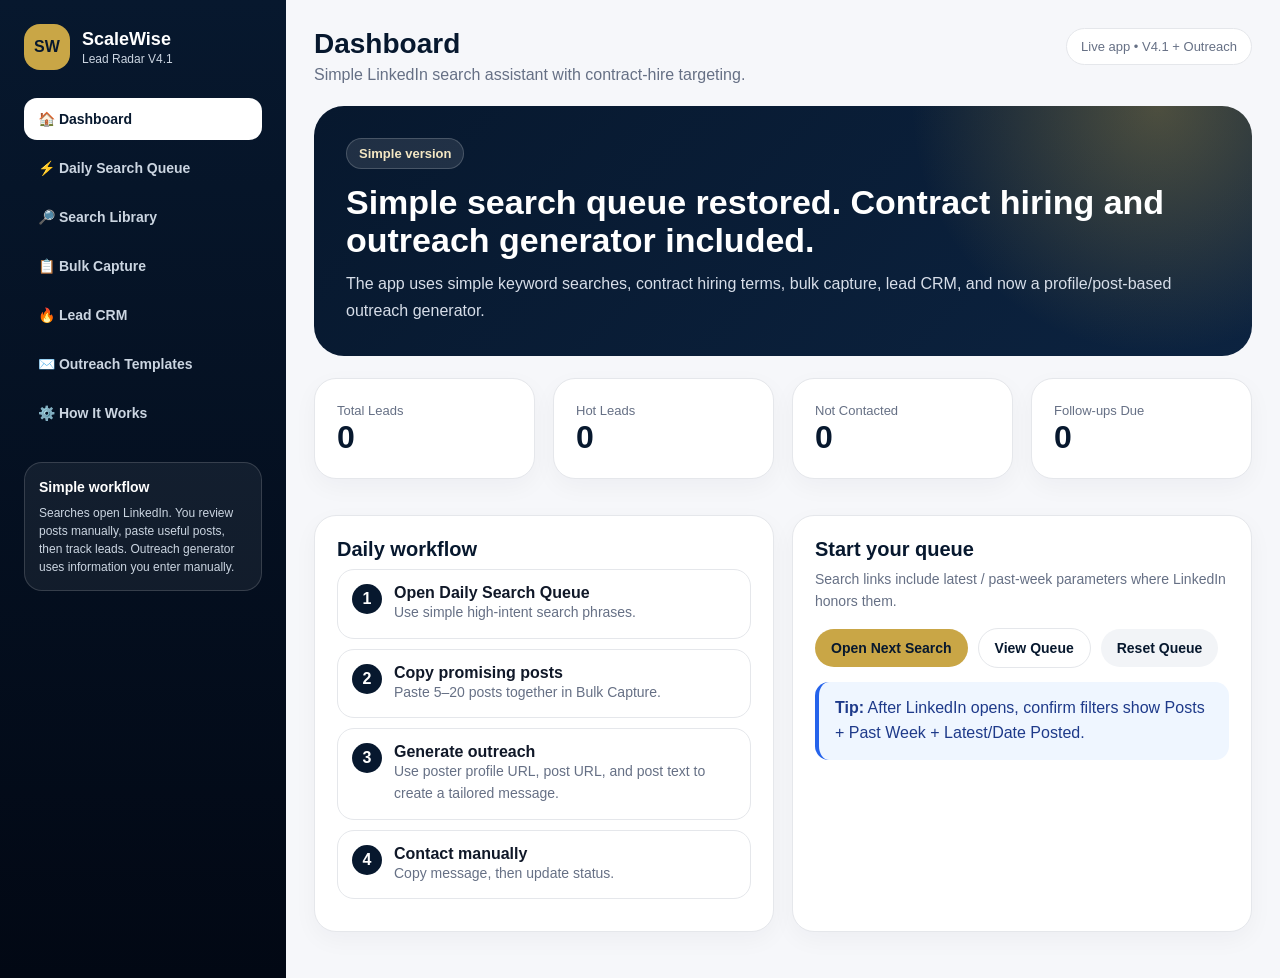
==== commit cd090be5: "Add personalized outreach generator" ====
--- a/index.html
+++ b/index.html
@@ -3,14 +3,14 @@
 <head>
 <meta charset="UTF-8" />
 <meta name="viewport" content="width=device-width, initial-scale=1.0" />
-<title>ScaleWise Lead Radar V4.1 Contract</title>
+<title>ScaleWise Lead Radar V4.1 Outreach</title>
 <style>
-:root{--navy:#07182E;--deep:#0C2340;--gold:#C9A646;--bg:#F6F7FA;--text:#101828;--muted:#667085;--line:#E5E7EB;--blue:#2563EB;--red:#B42318}*{box-sizing:border-box}body{margin:0;background:var(--bg);color:var(--text);font-family:Inter,Segoe UI,Arial,sans-serif}.wrap{display:flex;min-height:100vh}.side{width:286px;background:linear-gradient(180deg,var(--navy),#020814);color:white;padding:24px;flex-shrink:0}.brand{display:flex;gap:12px;align-items:center;margin-bottom:28px}.logo{width:46px;height:46px;border-radius:16px;background:var(--gold);color:var(--navy);font-weight:900;display:flex;align-items:center;justify-content:center}.brand h1{font-size:18px;margin:0}.brand p{font-size:12px;margin:2px 0 0;color:#CBD5E1}.nav button{width:100%;display:block;text-align:left;padding:13px 14px;border:0;border-radius:13px;background:transparent;color:#CBD5E1;font-weight:750;cursor:pointer;margin-bottom:7px;font-size:14px}.nav button:hover,.nav button.active{background:white;color:var(--navy)}.safe{margin-top:28px;border:1px solid rgba(255,255,255,.15);border-radius:18px;padding:14px;background:rgba(255,255,255,.06);font-size:12px;line-height:1.5;color:#CBD5E1}.safe b{display:block;color:white;margin-bottom:6px;font-size:14px}.main{flex:1;padding:28px;min-width:0}.top{display:flex;justify-content:space-between;align-items:flex-start;gap:20px;margin-bottom:22px}.top h2{font-size:28px;color:var(--navy);margin:0}.top p{margin:6px 0 0;color:var(--muted)}.badge{background:white;border:1px solid var(--line);border-radius:999px;padding:10px 14px;color:var(--muted);font-size:13px;white-space:nowrap}.hero{border-radius:30px;padding:32px;color:white;margin-bottom:22px;background:radial-gradient(circle at 90% 0%,rgba(201,166,70,.35),transparent 28%),linear-gradient(135deg,var(--navy),var(--deep))}.hero span{display:inline-block;border:1px solid rgba(255,255,255,.18);background:rgba(255,255,255,.1);border-radius:999px;padding:7px 12px;color:#F4E7C3;font-size:13px;font-weight:800;margin-bottom:14px}.hero h3{font-size:34px;line-height:1.12;margin:0 0 12px;max-width:950px}.hero p{color:#D7DEE9;line-height:1.65;max-width:950px;margin:0}.grid{display:grid;gap:18px}.two{grid-template-columns:1fr 1fr}.four{grid-template-columns:repeat(4,1fr)}.card{background:white;border:1px solid var(--line);border-radius:22px;padding:22px;box-shadow:0 8px 24px rgba(15,23,42,.04);margin-bottom:18px}.card h3{margin:0 0 8px;color:var(--navy);font-size:20px}.sub{color:var(--muted);line-height:1.55;margin:0 0 16px;font-size:14px}.btn{display:inline-flex;align-items:center;justify-content:center;gap:8px;border:0;border-radius:999px;background:var(--navy);color:white;padding:11px 16px;font-weight:800;cursor:pointer;text-decoration:none;font-size:14px}.btn.gold{background:var(--gold);color:var(--navy)}.btn.light{background:#F2F4F7;color:var(--navy)}.btn.outline{background:white;color:var(--navy);border:1px solid var(--line)}.btn.red{background:#FEE4E2;color:var(--red)}.btn.small{padding:8px 12px;font-size:12px}.toolbar{display:flex;flex-wrap:wrap;gap:10px;align-items:center;margin:14px 0}.notice{border-left:4px solid var(--gold);background:#FFFBEB;color:#713F12;border-radius:14px;padding:14px 16px;line-height:1.55;margin-bottom:18px}.notice.blue{border-left-color:var(--blue);background:#EFF6FF;color:#1E3A8A}.tab{display:none}.tab.active{display:block}.metric b{font-size:32px;color:var(--navy)}.metric span{font-size:13px;color:var(--muted)}input,textarea,select{width:100%;border:1px solid var(--line);border-radius:14px;padding:12px 14px;font:inherit;background:white;outline:none}textarea{min-height:115px;resize:vertical;line-height:1.55}label{display:block;font-size:13px;font-weight:800;color:var(--navy);margin-bottom:7px}.field{margin-bottom:14px}.search-grid{display:grid;grid-template-columns:repeat(2,minmax(0,1fr));gap:12px}.search-card,.queue-row{border:1px solid var(--line);border-radius:18px;padding:15px;background:#FBFCFE;display:flex;justify-content:space-between;align-items:center;gap:14px}.search-card strong,.queue-row strong{display:block;color:var(--navy);font-size:14px}.search-card small,.queue-row small{color:var(--muted);display:block;margin-top:4px}.score{width:42px;height:42px;border-radius:50%;display:flex;align-items:center;justify-content:center;font-weight:900;flex-shrink:0}.hot{background:#FEF0C7;color:#B54708}.warm{background:#DBEAFE;color:#1D4ED8}.review{background:#F2F4F7;color:#344054}.tag{display:inline-block;border-radius:999px;background:#F2F4F7;color:#475467;padding:6px 9px;font-size:12px;font-weight:750;margin:3px}.step{display:flex;gap:12px;padding:14px;border:1px solid var(--line);border-radius:17px;background:white;margin-bottom:10px}.num{width:30px;height:30px;border-radius:50%;background:var(--navy);color:white;display:flex;align-items:center;justify-content:center;font-weight:900;flex-shrink:0}.lead-card{border:1px solid var(--line);border-radius:22px;background:white;padding:18px;margin-bottom:14px;box-shadow:0 6px 18px rgba(15,23,42,.04)}.lead-top{display:flex;gap:14px;align-items:flex-start;justify-content:space-between}.lead-title{display:flex;gap:12px;align-items:flex-start}.lead-title h4{margin:0 0 4px;color:var(--navy);font-size:18px}.lead-title p{margin:0;color:var(--muted);font-size:13px;line-height:1.45}.lead-controls{display:grid;grid-template-columns:repeat(3,minmax(160px,1fr));gap:12px;margin-top:14px}.lead-actions{display:flex;gap:8px;flex-wrap:wrap;margin-top:12px}.snippet{margin-top:12px;color:#344054;font-size:14px;line-height:1.6;background:#F8FAFC;border-radius:14px;padding:12px}.template{background:#FBFCFE;border:1px solid var(--line);border-radius:18px;padding:17px}.template h4{margin:0 0 8px;color:var(--navy)}.template p{color:#475467;line-height:1.6;font-size:14px}.empty{padding:22px;text-align:center;color:var(--muted);border:1px dashed var(--line);border-radius:18px;background:#FBFCFE}@media(max-width:1100px){.four{grid-template-columns:repeat(2,1fr)}.lead-controls{grid-template-columns:1fr 1fr}}@media(max-width:950px){.wrap{display:block}.side{width:auto}.two,.four,.search-grid{grid-template-columns:1fr}.main{padding:18px}.top{display:block}.badge{margin-top:12px;display:inline-block}.lead-top{display:block}.lead-controls{grid-template-columns:1fr}.hero h3{font-size:28px}}
+:root{--navy:#07182E;--deep:#0C2340;--gold:#C9A646;--bg:#F6F7FA;--text:#101828;--muted:#667085;--line:#E5E7EB;--blue:#2563EB;--red:#B42318}*{box-sizing:border-box}body{margin:0;background:var(--bg);color:var(--text);font-family:Inter,Segoe UI,Arial,sans-serif}.wrap{display:flex;min-height:100vh}.side{width:286px;background:linear-gradient(180deg,var(--navy),#020814);color:white;padding:24px;flex-shrink:0}.brand{display:flex;gap:12px;align-items:center;margin-bottom:28px}.logo{width:46px;height:46px;border-radius:16px;background:var(--gold);color:var(--navy);font-weight:900;display:flex;align-items:center;justify-content:center}.brand h1{font-size:18px;margin:0}.brand p{font-size:12px;margin:2px 0 0;color:#CBD5E1}.nav button{width:100%;display:block;text-align:left;padding:13px 14px;border:0;border-radius:13px;background:transparent;color:#CBD5E1;font-weight:750;cursor:pointer;margin-bottom:7px;font-size:14px}.nav button:hover,.nav button.active{background:white;color:var(--navy)}.safe{margin-top:28px;border:1px solid rgba(255,255,255,.15);border-radius:18px;padding:14px;background:rgba(255,255,255,.06);font-size:12px;line-height:1.5;color:#CBD5E1}.safe b{display:block;color:white;margin-bottom:6px;font-size:14px}.main{flex:1;padding:28px;min-width:0}.top{display:flex;justify-content:space-between;align-items:flex-start;gap:20px;margin-bottom:22px}.top h2{font-size:28px;color:var(--navy);margin:0}.top p{margin:6px 0 0;color:var(--muted)}.badge{background:white;border:1px solid var(--line);border-radius:999px;padding:10px 14px;color:var(--muted);font-size:13px;white-space:nowrap}.hero{border-radius:30px;padding:32px;color:white;margin-bottom:22px;background:radial-gradient(circle at 90% 0%,rgba(201,166,70,.35),transparent 28%),linear-gradient(135deg,var(--navy),var(--deep))}.hero span{display:inline-block;border:1px solid rgba(255,255,255,.18);background:rgba(255,255,255,.1);border-radius:999px;padding:7px 12px;color:#F4E7C3;font-size:13px;font-weight:800;margin-bottom:14px}.hero h3{font-size:34px;line-height:1.12;margin:0 0 12px;max-width:950px}.hero p{color:#D7DEE9;line-height:1.65;max-width:950px;margin:0}.grid{display:grid;gap:18px}.two{grid-template-columns:1fr 1fr}.three{grid-template-columns:repeat(3,1fr)}.four{grid-template-columns:repeat(4,1fr)}.card{background:white;border:1px solid var(--line);border-radius:22px;padding:22px;box-shadow:0 8px 24px rgba(15,23,42,.04);margin-bottom:18px}.card h3{margin:0 0 8px;color:var(--navy);font-size:20px}.sub{color:var(--muted);line-height:1.55;margin:0 0 16px;font-size:14px}.btn{display:inline-flex;align-items:center;justify-content:center;gap:8px;border:0;border-radius:999px;background:var(--navy);color:white;padding:11px 16px;font-weight:800;cursor:pointer;text-decoration:none;font-size:14px}.btn.gold{background:var(--gold);color:var(--navy)}.btn.light{background:#F2F4F7;color:var(--navy)}.btn.outline{background:white;color:var(--navy);border:1px solid var(--line)}.btn.red{background:#FEE4E2;color:var(--red)}.btn.small{padding:8px 12px;font-size:12px}.toolbar{display:flex;flex-wrap:wrap;gap:10px;align-items:center;margin:14px 0}.notice{border-left:4px solid var(--gold);background:#FFFBEB;color:#713F12;border-radius:14px;padding:14px 16px;line-height:1.55;margin-bottom:18px}.notice.blue{border-left-color:var(--blue);background:#EFF6FF;color:#1E3A8A}.tab{display:none}.tab.active{display:block}.metric b{font-size:32px;color:var(--navy)}.metric span{font-size:13px;color:var(--muted)}input,textarea,select{width:100%;border:1px solid var(--line);border-radius:14px;padding:12px 14px;font:inherit;background:white;outline:none}textarea{min-height:115px;resize:vertical;line-height:1.55}label{display:block;font-size:13px;font-weight:800;color:var(--navy);margin-bottom:7px}.field{margin-bottom:14px}.search-grid{display:grid;grid-template-columns:repeat(2,minmax(0,1fr));gap:12px}.search-card,.queue-row{border:1px solid var(--line);border-radius:18px;padding:15px;background:#FBFCFE;display:flex;justify-content:space-between;align-items:center;gap:14px}.search-card strong,.queue-row strong{display:block;color:var(--navy);font-size:14px}.search-card small,.queue-row small{color:var(--muted);display:block;margin-top:4px}.score{width:42px;height:42px;border-radius:50%;display:flex;align-items:center;justify-content:center;font-weight:900;flex-shrink:0}.hot{background:#FEF0C7;color:#B54708}.warm{background:#DBEAFE;color:#1D4ED8}.review{background:#F2F4F7;color:#344054}.tag{display:inline-block;border-radius:999px;background:#F2F4F7;color:#475467;padding:6px 9px;font-size:12px;font-weight:750;margin:3px}.step{display:flex;gap:12px;padding:14px;border:1px solid var(--line);border-radius:17px;background:white;margin-bottom:10px}.num{width:30px;height:30px;border-radius:50%;background:var(--navy);color:white;display:flex;align-items:center;justify-content:center;font-weight:900;flex-shrink:0}.lead-card{border:1px solid var(--line);border-radius:22px;background:white;padding:18px;margin-bottom:14px;box-shadow:0 6px 18px rgba(15,23,42,.04)}.lead-top{display:flex;gap:14px;align-items:flex-start;justify-content:space-between}.lead-title{display:flex;gap:12px;align-items:flex-start}.lead-title h4{margin:0 0 4px;color:var(--navy);font-size:18px}.lead-title p{margin:0;color:var(--muted);font-size:13px;line-height:1.45}.lead-controls{display:grid;grid-template-columns:repeat(3,minmax(160px,1fr));gap:12px;margin-top:14px}.lead-actions{display:flex;gap:8px;flex-wrap:wrap;margin-top:12px}.snippet{margin-top:12px;color:#344054;font-size:14px;line-height:1.6;background:#F8FAFC;border-radius:14px;padding:12px}.template{background:#FBFCFE;border:1px solid var(--line);border-radius:18px;padding:17px}.template h4{margin:0 0 8px;color:var(--navy)}.template p{color:#475467;line-height:1.6;font-size:14px}.generated-box{border:1px solid var(--line);border-radius:18px;background:#FBFCFE;padding:16px;margin-top:14px;white-space:pre-wrap;line-height:1.55;color:#344054}.empty{padding:22px;text-align:center;color:var(--muted);border:1px dashed var(--line);border-radius:18px;background:#FBFCFE}@media(max-width:1100px){.four,.three{grid-template-columns:repeat(2,1fr)}.lead-controls{grid-template-columns:1fr 1fr}}@media(max-width:950px){.wrap{display:block}.side{width:auto}.two,.three,.four,.search-grid{grid-template-columns:1fr}.main{padding:18px}.top{display:block}.badge{margin-top:12px;display:inline-block}.lead-top{display:block}.lead-controls{grid-template-columns:1fr}.hero h3{font-size:28px}}
 </style>
 </head>
 <body>
-<div class="wrap"><aside class="side"><div class="brand"><div class="logo">SW</div><div><h1>ScaleWise</h1><p>Lead Radar V4.1</p></div></div><div class="nav"><button class="active" onclick="openTab('dashboard',this)">🏠 Dashboard</button><button onclick="openTab('queue',this)">⚡ Daily Search Queue</button><button onclick="openTab('search',this)">🔎 Search Library</button><button onclick="openTab('capture',this)">📋 Bulk Capture</button><button onclick="openTab('leads',this)">🔥 Lead CRM</button><button onclick="openTab('templates',this)">✉️ Outreach Templates</button><button onclick="openTab('guide',this)">⚙️ How It Works</button></div><div class="safe"><b>Simple workflow</b>Searches open LinkedIn. You review posts manually, paste useful posts, then track leads. Contract-hire keywords are included.</div></aside><main class="main"><div class="top"><div><h2 id="title">Dashboard</h2><p id="desc">Simple LinkedIn search assistant with contract-hire targeting.</p></div><div class="badge">Live app • V4.1 + Contract</div></div>
-<section id="dashboard" class="tab active"><div class="hero"><span>Reverted to simple version</span><h3>Simple search queue restored. Contract hiring kept.</h3><p>The Boolean query-builder changes were removed. The app now uses simple keyword searches again, plus contract, part-time, 1099, seasonal, interim, and fractional hiring terms.</p></div><div class="grid four"><div class="card metric"><span>Total Leads</span><br><b id="totalLeads">0</b></div><div class="card metric"><span>Hot Leads</span><br><b id="hotLeads">0</b></div><div class="card metric"><span>Not Contacted</span><br><b id="notContacted">0</b></div><div class="card metric"><span>Follow-ups Due</span><br><b id="dueFollowups">0</b></div></div><div class="grid two" style="margin-top:18px"><div class="card"><h3>Daily workflow</h3><div class="step"><div class="num">1</div><div><b>Open Daily Search Queue</b><br><span class="sub">Use simple high-intent search phrases.</span></div></div><div class="step"><div class="num">2</div><div><b>Copy promising posts</b><br><span class="sub">Paste 5–20 posts together in Bulk Capture.</span></div></div><div class="step"><div class="num">3</div><div><b>Review hot leads</b><br><span class="sub">Use service and outreach filters in Lead CRM.</span></div></div><div class="step"><div class="num">4</div><div><b>Contact manually</b><br><span class="sub">Copy tailored message, then update status.</span></div></div></div><div class="card"><h3>Start your queue</h3><p class="sub">Search links still include latest / past-week parameters where LinkedIn honors them.</p><div class="toolbar"><button class="btn gold" onclick="openNextSearch()">Open Next Search</button><button class="btn outline" onclick="openTabById('queue')">View Queue</button><button class="btn light" onclick="resetQueue()">Reset Queue</button></div><div class="notice blue"><b>Tip:</b> After LinkedIn opens, confirm filters show Posts + Past Week + Latest/Date Posted.</div></div></div></section>
+<div class="wrap"><aside class="side"><div class="brand"><div class="logo">SW</div><div><h1>ScaleWise</h1><p>Lead Radar V4.1</p></div></div><div class="nav"><button class="active" onclick="openTab('dashboard',this)">🏠 Dashboard</button><button onclick="openTab('queue',this)">⚡ Daily Search Queue</button><button onclick="openTab('search',this)">🔎 Search Library</button><button onclick="openTab('capture',this)">📋 Bulk Capture</button><button onclick="openTab('leads',this)">🔥 Lead CRM</button><button onclick="openTab('templates',this)">✉️ Outreach Templates</button><button onclick="openTab('guide',this)">⚙️ How It Works</button></div><div class="safe"><b>Simple workflow</b>Searches open LinkedIn. You review posts manually, paste useful posts, then track leads. Outreach generator uses information you enter manually.</div></aside><main class="main"><div class="top"><div><h2 id="title">Dashboard</h2><p id="desc">Simple LinkedIn search assistant with contract-hire targeting.</p></div><div class="badge">Live app • V4.1 + Outreach</div></div>
+<section id="dashboard" class="tab active"><div class="hero"><span>Simple version</span><h3>Simple search queue restored. Contract hiring and outreach generator included.</h3><p>The app uses simple keyword searches, contract hiring terms, bulk capture, lead CRM, and now a profile/post-based outreach generator.</p></div><div class="grid four"><div class="card metric"><span>Total Leads</span><br><b id="totalLeads">0</b></div><div class="card metric"><span>Hot Leads</span><br><b id="hotLeads">0</b></div><div class="card metric"><span>Not Contacted</span><br><b id="notContacted">0</b></div><div class="card metric"><span>Follow-ups Due</span><br><b id="dueFollowups">0</b></div></div><div class="grid two" style="margin-top:18px"><div class="card"><h3>Daily workflow</h3><div class="step"><div class="num">1</div><div><b>Open Daily Search Queue</b><br><span class="sub">Use simple high-intent search phrases.</span></div></div><div class="step"><div class="num">2</div><div><b>Copy promising posts</b><br><span class="sub">Paste 5–20 posts together in Bulk Capture.</span></div></div><div class="step"><div class="num">3</div><div><b>Generate outreach</b><br><span class="sub">Use poster profile URL, post URL, and post text to create a tailored message.</span></div></div><div class="step"><div class="num">4</div><div><b>Contact manually</b><br><span class="sub">Copy message, then update status.</span></div></div></div><div class="card"><h3>Start your queue</h3><p class="sub">Search links include latest / past-week parameters where LinkedIn honors them.</p><div class="toolbar"><button class="btn gold" onclick="openNextSearch()">Open Next Search</button><button class="btn outline" onclick="openTabById('queue')">View Queue</button><button class="btn light" onclick="resetQueue()">Reset Queue</button></div><div class="notice blue"><b>Tip:</b> After LinkedIn opens, confirm filters show Posts + Past Week + Latest/Date Posted.</div></div></div></section>
 <section id="queue" class="tab"><div class="card"><h3>Daily Search Queue</h3><p class="sub">Simple keywords only. Contract-hire searches are included.</p><div class="toolbar"><button class="btn gold" onclick="openNextSearch()">Open Next LinkedIn Search</button><button class="btn outline" onclick="openTopSearches(5)">Open Top 5</button><button class="btn light" onclick="resetQueue()">Reset Queue</button></div><div id="queueList"></div></div></section>
 <section id="search" class="tab"><div class="card"><h3>Search Library</h3><p class="sub">Click LinkedIn to search inside LinkedIn. Click Google for a public web-search backup.</p><div id="searchButtons" class="search-grid"></div></div><div class="card"><h3>Custom search</h3><div class="field"><label>Search phrase</label><input id="customSearch" placeholder='Example: contract bookkeeper'></div><div class="toolbar"><button class="btn gold" onclick="customLinkedIn()">Open LinkedIn Search</button><button class="btn outline" onclick="customGoogle()">Open Google Search</button></div></div></section>
 <section id="capture" class="tab"><div class="card"><h3>Bulk Capture</h3><p class="sub">Paste several LinkedIn posts separated by a blank line. The app scores them, skips duplicates, and saves qualified leads.</p><textarea id="bulkText" placeholder="Paste post 1 here, including URL if available...
@@ -19,13 +19,13 @@
 
 Paste post 3 here..."></textarea><div class="toolbar"><button class="btn gold" onclick="saveBulk()">Analyze & Save Bulk Posts</button><button class="btn outline" onclick="previewBulk()">Preview Scores</button><button class="btn light" onclick="document.getElementById('bulkText').value='';document.getElementById('bulkResult').innerHTML=''">Clear</button></div><div id="bulkResult"></div></div><div class="card"><h3>Single Post Capture</h3><div class="grid two"><div class="field"><label>Name / Company, optional</label><input id="person" placeholder="Example: John Smith, ABC Dental Group"></div><div class="field"><label>Post URL, optional</label><input id="url" placeholder="Paste LinkedIn post URL"></div></div><div class="field"><label>Post text</label><textarea id="postText" placeholder="Paste one LinkedIn post here..."></textarea></div><div class="toolbar"><button class="btn gold" onclick="saveSingle()">Analyze & Save</button><button class="btn outline" onclick="analyzeSingleOnly()">Analyze Only</button><button class="btn light" onclick="clearSingle()">Clear</button></div><div id="result"></div></div></section>
 <section id="leads" class="tab"><div class="card"><h3>Lead CRM</h3><p class="sub">Filter, update outreach status, add notes, set follow-up dates, copy messages, and export CSV.</p><div class="toolbar"><input id="leadSearch" placeholder="Search leads..." oninput="renderLeads()" style="max-width:260px"><select id="serviceFilter" onchange="renderLeads()" style="max-width:190px"><option>All Services</option><option>Bookkeeping</option><option>Tax Preparation</option><option>CPA Firm Support</option><option>Restaurant Accounting</option><option>Payroll Support</option><option>Contract Hire</option><option>Bookkeeping + Tax</option></select><select id="qualityFilter" onchange="renderLeads()" style="max-width:145px"><option>All Quality</option><option>Hot</option><option>Warm</option><option>Review</option></select><select id="outreachFilter" onchange="renderLeads()" style="max-width:180px"><option>All Outreach</option><option>Not Contacted</option><option>Contacted</option><option>Replied</option><option>Call Booked</option><option>Converted</option><option>Not Fit</option></select><button class="btn gold" onclick="exportCSV()">Export CSV</button><button class="btn red" onclick="clearLeads()">Clear All</button></div><div id="leadRows"></div></div></section>
-<section id="templates" class="tab"><div class="grid two"><div class="template"><h4>Bookkeeping lead</h4><p id="t1">Hi [Name], I saw your post about needing bookkeeping support. ScaleWise helps businesses with monthly bookkeeping, QuickBooks cleanup, reconciliations, payroll coordination, and reporting. Happy to take a quick look and suggest the cleanest support model.</p><br><button class="btn outline" onclick="copyTemplate('t1')">Copy</button></div><div class="template"><h4>Contract hire lead</h4><p id="t2">Hi [Name], I saw your post about needing contract or part-time accounting support. ScaleWise can support bookkeeping, tax prep support, reconciliations, payroll coordination, and reporting on a flexible contract basis.</p><br><button class="btn outline" onclick="copyTemplate('t2')">Copy</button></div><div class="template"><h4>CPA firm tax support</h4><p id="t3">Hi [Name], noticed your post about needing tax preparation capacity. ScaleWise supports CPA firms with tax prep support, bookkeeping cleanup, reconciliations, and seasonal back-office capacity on a flexible contract basis.</p><br><button class="btn outline" onclick="copyTemplate('t3')">Copy</button></div><div class="template"><h4>Restaurant accounting</h4><p id="t4">Hi [Name], I saw your post about restaurant bookkeeping support. ScaleWise works with restaurant operators on bookkeeping, payroll coordination, sales tax, reconciliations, and financial visibility for growth decisions.</p><br><button class="btn outline" onclick="copyTemplate('t4')">Copy</button></div></div></section>
-<section id="guide" class="tab"><div class="card"><h3>How it works</h3><div class="notice"><b>Important:</b> This app opens LinkedIn search links and helps process posts manually. It does not scrape, auto-scroll, or auto-message LinkedIn.</div><div class="step"><div class="num">1</div><div><b>Use Daily Search Queue</b><br><span class="sub">Open simple high-intent LinkedIn searches.</span></div></div><div class="step"><div class="num">2</div><div><b>Confirm filters</b><br><span class="sub">LinkedIn may require you to confirm Past Week / Latest in the UI.</span></div></div><div class="step"><div class="num">3</div><div><b>Paste posts in bulk</b><br><span class="sub">Separate posts by blank lines.</span></div></div><div class="step"><div class="num">4</div><div><b>Track outreach</b><br><span class="sub">Use statuses, notes, follow-up dates, and CSV export.</span></div></div></div></section>
+<section id="templates" class="tab"><div class="card"><h3>Personalized Outreach Generator</h3><p class="sub">Enter the poster’s LinkedIn profile URL, post URL, and whatever context you can see. The app will create a practical LinkedIn connection note, first DM, and follow-up. It does not fetch private LinkedIn content automatically.</p><div class="notice blue"><b>Best result:</b> paste the actual post text. URLs alone help with tracking, but the message is much stronger when the post text/profile context is included.</div><div class="grid two"><div class="field"><label>Poster name</label><input id="outName" placeholder="Example: Sarah Mitchell"></div><div class="field"><label>Company / business, optional</label><input id="outCompany" placeholder="Example: ABC Dental Group"></div></div><div class="grid two"><div class="field"><label>Poster LinkedIn profile URL</label><input id="outProfileUrl" placeholder="https://www.linkedin.com/in/..."></div><div class="field"><label>Post URL</label><input id="outPostUrl" placeholder="https://www.linkedin.com/posts/..."></div></div><div class="grid three"><div class="field"><label>Service angle</label><select id="outService"><option>Auto-detect from post</option><option>Bookkeeping</option><option>Tax Preparation</option><option>CPA Firm Support</option><option>Restaurant Accounting</option><option>Payroll Support</option><option>Contract Hire</option></select></div><div class="field"><label>Tone</label><select id="outTone"><option>Professional and direct</option><option>Warm and consultative</option><option>Short and simple</option></select></div><div class="field"><label>CTA</label><select id="outCta"><option>Offer quick capability summary</option><option>Ask for 10-minute call</option><option>Offer to review requirement</option></select></div></div><div class="field"><label>Paste post text or need description</label><textarea id="outPostText" placeholder="Paste the LinkedIn post text here. Example: Looking for a part-time bookkeeper familiar with QuickBooks..."></textarea></div><div class="field"><label>Profile/context notes, optional</label><textarea id="outProfileNotes" placeholder="Example: Founder of dental group, based in Texas, uses QuickBooks, hiring contract support..."></textarea></div><div class="toolbar"><button class="btn gold" onclick="generateOutreach()">Generate Outreach</button><button class="btn outline" onclick="copyGeneratedOutreach()">Copy Generated Text</button><button class="btn light" onclick="clearOutreachGenerator()">Clear</button><button class="btn outline" onclick="openOutreachLinks()">Open Profile/Post</button></div><div id="outreachOutput" class="generated-box">Generated outreach will appear here.</div></div><div class="grid two"><div class="template"><h4>Bookkeeping lead</h4><p id="t1">Hi [Name], I saw your post about needing bookkeeping support. ScaleWise helps businesses with monthly bookkeeping, QuickBooks cleanup, reconciliations, payroll coordination, and reporting. Happy to take a quick look and suggest the cleanest support model.</p><br><button class="btn outline" onclick="copyTemplate('t1')">Copy</button></div><div class="template"><h4>Contract hire lead</h4><p id="t2">Hi [Name], I saw your post about needing contract or part-time accounting support. ScaleWise can support bookkeeping, tax prep support, reconciliations, payroll coordination, and reporting on a flexible contract basis.</p><br><button class="btn outline" onclick="copyTemplate('t2')">Copy</button></div><div class="template"><h4>CPA firm tax support</h4><p id="t3">Hi [Name], noticed your post about needing tax preparation capacity. ScaleWise supports CPA firms with tax prep support, bookkeeping cleanup, reconciliations, and seasonal back-office capacity on a flexible contract basis.</p><br><button class="btn outline" onclick="copyTemplate('t3')">Copy</button></div><div class="template"><h4>Restaurant accounting</h4><p id="t4">Hi [Name], I saw your post about restaurant bookkeeping support. ScaleWise works with restaurant operators on bookkeeping, payroll coordination, sales tax, reconciliations, and financial visibility for growth decisions.</p><br><button class="btn outline" onclick="copyTemplate('t4')">Copy</button></div></div></section>
+<section id="guide" class="tab"><div class="card"><h3>How it works</h3><div class="notice"><b>Important:</b> This app opens LinkedIn search links and helps process posts manually. It does not auto-collect LinkedIn content or auto-message people.</div><div class="step"><div class="num">1</div><div><b>Use Daily Search Queue</b><br><span class="sub">Open simple high-intent LinkedIn searches.</span></div></div><div class="step"><div class="num">2</div><div><b>Confirm filters</b><br><span class="sub">LinkedIn may require you to confirm Past Week / Latest in the UI.</span></div></div><div class="step"><div class="num">3</div><div><b>Paste posts in bulk</b><br><span class="sub">Separate posts by blank lines.</span></div></div><div class="step"><div class="num">4</div><div><b>Generate outreach</b><br><span class="sub">Use the profile/post-based generator to create a tailored message.</span></div></div></div></section>
 </main></div>
 <script>
 const keywords=[{p:1,c:'Bookkeeping',q:'need a bookkeeper'},{p:2,c:'Bookkeeping',q:'looking for a bookkeeper'},{p:3,c:'Bookkeeping',q:'hiring a bookkeeper'},{p:4,c:'Bookkeeping',q:'bookkeeper needed'},{p:5,c:'Bookkeeping',q:'QuickBooks cleanup'},{p:6,c:'Bookkeeping',q:'monthly bookkeeping'},{p:7,c:'Bookkeeping',q:'part-time bookkeeper'},{p:8,c:'Bookkeeping',q:'contract bookkeeper'},{p:9,c:'Bookkeeping',q:'remote bookkeeper'},{p:10,c:'Contract Hire',q:'contract accounting support'},{p:11,c:'Contract Hire',q:'contract hire bookkeeper'},{p:12,c:'Contract Hire',q:'part-time accounting support'},{p:13,c:'Contract Hire',q:'1099 bookkeeper'},{p:14,c:'Contract Hire',q:'seasonal tax support'},{p:15,c:'Contract Hire',q:'interim accountant'},{p:16,c:'Contract Hire',q:'fractional accounting support'},{p:17,c:'Tax',q:'need a tax preparer'},{p:18,c:'Tax',q:'looking for a tax preparer'},{p:19,c:'Tax',q:'hiring a tax preparer'},{p:20,c:'Tax',q:'tax preparer needed'},{p:21,c:'Tax',q:'business tax return help'},{p:22,c:'Tax',q:'1099 help'},{p:23,c:'Tax',q:'tax season help'},{p:24,c:'CPA Firm',q:'CPA firm needs tax preparer'},{p:25,c:'CPA Firm',q:'CPA firm bookkeeping support'},{p:26,c:'CPA Firm',q:'tax season capacity'},{p:27,c:'CPA Firm',q:'outsourced tax preparation'},{p:28,c:'CPA Firm',q:'accounting firm outsourcing'},{p:29,c:'Restaurant',q:'restaurant bookkeeping'},{p:30,c:'Restaurant',q:'restaurant accounting help'},{p:31,c:'Restaurant',q:'restaurant payroll support'},{p:32,c:'Payroll',q:'payroll support needed'},{p:33,c:'Payroll',q:'small business payroll help'}];
 const STORAGE_KEY='scalewise_leads_v4',OLD_KEY='scalewise_leads_v3',QUEUE_KEY='scalewise_queue_v41_contract',outreachOptions=['Not Contacted','Contacted','Replied','Call Booked','Converted','Not Fit'];
-function openTab(tabId,btn){document.querySelectorAll('.tab').forEach(t=>t.classList.remove('active'));document.getElementById(tabId).classList.add('active');document.querySelectorAll('.nav button').forEach(b=>b.classList.remove('active'));if(btn)btn.classList.add('active');const titles={dashboard:['Dashboard','Simple LinkedIn search assistant with contract-hire targeting.'],queue:['Daily Search Queue','Work through simple high-intent LinkedIn searches.'],search:['Search Library','Open targeted LinkedIn and Google backup searches.'],capture:['Bulk Capture','Paste posts, score leads, skip duplicates, and save quickly.'],leads:['Lead CRM','Manage outreach status, notes, follow-ups, and export.'],templates:['Outreach Templates','Copy and personalize messages for manual outreach.'],guide:['How It Works','The safe prospecting workflow and limitations.']};document.getElementById('title').textContent=titles[tabId][0];document.getElementById('desc').textContent=titles[tabId][1]}
+function openTab(tabId,btn){document.querySelectorAll('.tab').forEach(t=>t.classList.remove('active'));document.getElementById(tabId).classList.add('active');document.querySelectorAll('.nav button').forEach(b=>b.classList.remove('active'));if(btn)btn.classList.add('active');const titles={dashboard:['Dashboard','Simple LinkedIn search assistant with contract-hire targeting.'],queue:['Daily Search Queue','Work through simple high-intent LinkedIn searches.'],search:['Search Library','Open targeted LinkedIn and Google backup searches.'],capture:['Bulk Capture','Paste posts, score leads, skip duplicates, and save quickly.'],leads:['Lead CRM','Manage outreach status, notes, follow-ups, and export.'],templates:['Outreach Templates','Generate tailored messages from profile/post context.'],guide:['How It Works','The safe prospecting workflow and limitations.']};document.getElementById('title').textContent=titles[tabId][0];document.getElementById('desc').textContent=titles[tabId][1]}
 function openTabById(id){const b=[...document.querySelectorAll('.nav button')].find(x=>x.getAttribute('onclick').includes("'"+id+"'"));openTab(id,b)}
 function linkedInSearchUrl(q){const params=new URLSearchParams();params.set('keywords',q);params.set('origin','GLOBAL_SEARCH_HEADER');params.set('sortBy','date_posted');params.set('datePosted','past-week');return 'https://www.linkedin.com/search/results/content/?'+params.toString()}
 function googleSearchUrl(q){const params=new URLSearchParams();params.set('q','site:linkedin.com/posts '+q);params.set('tbs','qdr:w,sbd:1');return 'https://www.google.com/search?'+params.toString()}
@@ -39,7 +39,7 @@
 function renderSearchButtons(){const box=document.getElementById('searchButtons');box.innerHTML='';keywords.forEach(k=>{const d=document.createElement('div');d.className='search-card';d.innerHTML='<div><strong>'+escapeHtml(k.q)+'</strong><small>Priority '+k.p+' • '+escapeHtml(k.c)+' • Past Week / Latest</small></div><div style="display:flex;gap:8px;flex-wrap:wrap;justify-content:flex-end"><a class="btn gold small" target="_blank" href="'+linkedInSearchUrl(k.q)+'">LinkedIn</a><a class="btn outline small" target="_blank" href="'+googleSearchUrl(k.q)+'">Google</a></div>';box.appendChild(d)})}function renderQueue(){const state=getQueue(),box=document.getElementById('queueList');if(!box)return;box.innerHTML='';keywords.forEach(k=>{const done=state[k.q],d=document.createElement('div');d.className='queue-row';d.style.opacity=done?'.55':'1';d.innerHTML='<div><strong>'+escapeHtml(k.q)+'</strong><small>Priority '+k.p+' • '+escapeHtml(k.c)+' • '+(done?'Reviewed':'Pending')+'</small></div><div style="display:flex;gap:8px;flex-wrap:wrap;justify-content:flex-end"><button class="btn gold small" onclick="openLinkedInSearch(\''+jsEscape(k.q)+'\')">Open</button><button class="btn outline small" onclick="markQueue(\''+jsEscape(k.q)+'\')">'+(done?'Undo':'Mark Done')+'</button></div>';box.appendChild(d)})}function markQueue(q){const s=getQueue();s[q]=!s[q];setQueue(s)}function resetQueue(){if(confirm('Reset the daily search queue?'))setQueue({})}function openNextSearch(){const s=getQueue(),next=keywords.find(k=>!s[k.q])||keywords[0];openLinkedInSearch(next.q);s[next.q]=true;setQueue(s)}function openTopSearches(n){const s=getQueue();keywords.filter(k=>!s[k.q]).slice(0,n).forEach(k=>{window.open(linkedInSearchUrl(k.q),'_blank');s[k.q]=true});setQueue(s)}
 function renderLeads(){const box=document.getElementById('leadRows');if(!box)return;const q=(document.getElementById('leadSearch')?.value||'').toLowerCase(),sf=document.getElementById('serviceFilter')?.value||'All Services',qf=document.getElementById('qualityFilter')?.value||'All Quality',of=document.getElementById('outreachFilter')?.value||'All Outreach';const rows=getLeads().filter(l=>{const blob=(l.person+' '+l.service+' '+l.text+' '+(l.matched||[]).join(' ')+' '+(l.notes||'')).toLowerCase();return(!q||blob.includes(q))&&(sf==='All Services'||l.service===sf)&&(qf==='All Quality'||l.qualityStatus===qf)&&(of==='All Outreach'||(l.outreachStatus||'Not Contacted')===of)});box.innerHTML='';if(!rows.length){box.innerHTML='<div class="empty">No leads match this filter. Capture posts first or clear filters.</div>';return}rows.forEach(l=>{const quality=l.qualityStatus||'Review',cls=quality.toLowerCase(),d=document.createElement('div');d.className='lead-card';d.innerHTML='<div class="lead-top"><div class="lead-title"><div class="score '+cls+'">'+l.score+'</div><div><h4>'+escapeHtml(l.person)+'</h4><p>'+new Date(l.date).toLocaleString()+' • '+escapeHtml(l.service)+' • <b>'+quality+'</b></p><div>'+(l.matched||[]).map(m=>'<span class="tag">'+escapeHtml(m)+'</span>').join('')+'</div></div></div><div class="lead-actions">'+(l.url?'<a class="btn outline small" target="_blank" href="'+escapeAttr(l.url)+'">Open Post</a>':'')+'<button class="btn gold small" onclick="copyLeadMessage(\''+l.id+'\')">Copy Message</button><button class="btn red small" onclick="deleteLead(\''+l.id+'\')">Delete</button></div></div><div class="snippet">'+escapeHtml(l.snippet)+'...</div><div class="lead-controls"><div><label>Outreach Status</label><select onchange="updateLead(\''+l.id+'\',\'outreachStatus\',this.value)">'+outreachOptions.map(o=>'<option '+((l.outreachStatus||'Not Contacted')===o?'selected':'')+'>'+o+'</option>').join('')+'</select></div><div><label>Follow-up Date</label><input type="date" value="'+escapeAttr(l.followUpDate||'')+'" onchange="updateLead(\''+l.id+'\',\'followUpDate\',this.value)"></div><div><label>Next Action</label><input value="'+escapeAttr(l.nextAction||'Review and contact manually')+'" onchange="updateLead(\''+l.id+'\',\'nextAction\',this.value)"></div></div><div class="field" style="margin-top:12px"><label>Notes</label><textarea onblur="updateLead(\''+l.id+'\',\'notes\',this.value)" placeholder="Add notes, objections, follow-up details...">'+escapeHtml(l.notes||'')+'</textarea></div>';box.appendChild(d)})}
 function updateLead(id,field,value){const leads=getLeads(),lead=leads.find(l=>String(l.id)===String(id));if(lead){lead[field]=value;setLeads(leads)}}function deleteLead(id){if(confirm('Delete this lead?'))setLeads(getLeads().filter(l=>String(l.id)!==String(id)))}function copyLeadMessage(id){const l=getLeads().find(x=>String(x.id)===String(id));if(l)copyText(generateMessage(l))}function generateMessage(l){const name=(l.person||'').split(',')[0].replace('Bulk capture / To verify','').replace('Unknown / To verify','').trim()||'[Name]';if(l.service==='Contract Hire')return`Hi ${name}, I saw your post about needing contract or part-time accounting support. ScaleWise can support bookkeeping, tax prep support, reconciliations, payroll coordination, and reporting on a flexible contract basis.`;if(l.service==='CPA Firm Support'||l.service==='Tax Preparation')return`Hi ${name}, I saw your post about needing tax/accounting support. ScaleWise supports CPA firms and growing businesses with tax prep support, bookkeeping cleanup, reconciliations, and flexible back-office capacity. Happy to share a quick capability summary if helpful.`;if(l.service==='Restaurant Accounting')return`Hi ${name}, I saw your post about restaurant bookkeeping/accounting support. ScaleWise helps restaurant operators with bookkeeping, payroll coordination, sales tax, reconciliations, and reporting so owners can focus on operations and growth.`;if(l.service==='Payroll Support')return`Hi ${name}, I saw your post about payroll support. ScaleWise can help with payroll coordination, bookkeeping, reconciliations, and monthly reporting on a flexible basis.`;return`Hi ${name}, I saw your post about needing bookkeeping support. ScaleWise helps businesses with monthly bookkeeping, QuickBooks cleanup, reconciliations, payroll coordination, and reporting. Happy to take a quick look and suggest the cleanest support model.`}
-function updateMetrics(){const leads=getLeads(),today=new Date().toISOString().slice(0,10);document.getElementById('totalLeads').textContent=leads.length;document.getElementById('hotLeads').textContent=leads.filter(l=>l.qualityStatus==='Hot').length;document.getElementById('notContacted').textContent=leads.filter(l=>(l.outreachStatus||'Not Contacted')==='Not Contacted').length;document.getElementById('dueFollowups').textContent=leads.filter(l=>l.followUpDate&&l.followUpDate<=today&&!['Converted','Not Fit'].includes(l.outreachStatus)).length}function exportCSV(){const leads=getLeads();if(!leads.length)return alert('No leads to export.');const headers=['Date','Name/Company','Service','Score','Quality','Outreach Status','Follow-up Date','Next Action','Notes','Matched Signals','URL','Post Text'];const rows=leads.map(l=>[l.date,l.person,l.service,l.score,l.qualityStatus,l.outreachStatus||'Not Contacted',l.followUpDate||'',l.nextAction||'',l.notes||'',(l.matched||[]).join('; '),l.url,l.text]);const csv=[headers,...rows].map(r=>r.map(v=>'"'+String(v||'').replace(/"/g,'""')+'"').join(',')).join('\n');const blob=new Blob([csv],{type:'text/csv'}),a=document.createElement('a');a.href=URL.createObjectURL(blob);a.download='scalewise_lead_radar_v41_contract_export.csv';a.click();URL.revokeObjectURL(a.href)}function clearLeads(){if(confirm('Clear all saved leads from this browser? Export CSV first if needed.')){localStorage.removeItem(STORAGE_KEY);updateMetrics();renderLeads()}}function copyTemplate(id){copyText(document.getElementById(id).innerText)}function copyText(text){navigator.clipboard.writeText(text).then(()=>alert('Copied.'))}function escapeHtml(v){return String(v||'').replace(/[&<>"']/g,ch=>({'&':'&amp;','<':'&lt;','>':'&gt;','"':'&quot;',"'":'&#039;'}[ch]))}function escapeAttr(v){return escapeHtml(v).replace(/`/g,'')}function jsEscape(v){return String(v).replace(/\\/g,'\\\\').replace(/'/g,"\\'")}
+function inferOutreachService(){const selected=document.getElementById('outService').value;if(selected!=='Auto-detect from post')return selected;return scoreText((document.getElementById('outPostText').value||'')+' '+(document.getElementById('outProfileNotes').value||'')).service}function generateOutreach(){const name=document.getElementById('outName').value.trim()||'[Name]';const company=document.getElementById('outCompany').value.trim();const profile=document.getElementById('outProfileUrl').value.trim();const post=document.getElementById('outPostUrl').value.trim();const postText=document.getElementById('outPostText').value.trim();const notes=document.getElementById('outProfileNotes').value.trim();const service=inferOutreachService();const tone=document.getElementById('outTone').value;const cta=document.getElementById('outCta').value;const companyPhrase=company?` at ${company}`:'';let pain='accounting support';if(service==='Bookkeeping')pain='bookkeeping or QuickBooks support';if(service==='Tax Preparation')pain='tax preparation support';if(service==='CPA Firm Support')pain='seasonal tax/accounting capacity';if(service==='Restaurant Accounting')pain='restaurant bookkeeping/accounting support';if(service==='Payroll Support')pain='payroll and bookkeeping support';if(service==='Contract Hire')pain='contract or part-time accounting support';let ask='Happy to share a quick capability summary if helpful.';if(cta==='Ask for 10-minute call')ask='Open to a quick 10-minute call to see if we can help?';if(cta==='Offer to review requirement')ask='Happy to review the requirement and suggest the cleanest support model.';let opener=`I saw your LinkedIn post about ${pain}`;if(postText)opener=`I saw your LinkedIn post and noticed you may need ${pain}`;let compact=tone==='Short and simple';let consult=tone==='Warm and consultative';const connection=compact?`Hi ${name}, saw your post about ${pain}. I work with ScaleWise on flexible accounting support and thought it may be relevant to connect.`:`Hi ${name}, I saw your post about ${pain}${companyPhrase}. I work with ScaleWise, where we help businesses and CPA firms with flexible bookkeeping, tax, payroll, and reporting support. Thought it would be good to connect.`;const first=compact?`Hi ${name}, ${opener}. ScaleWise can help with ${pain} on a flexible basis. ${ask}`:consult?`Hi ${name}, ${opener}${companyPhrase}. It sounds like you may be trying to solve capacity, reliability, or cleanup issues without adding unnecessary overhead. ScaleWise supports bookkeeping, tax support, payroll coordination, reconciliations, and reporting on a flexible basis. ${ask}`:`Hi ${name}, ${opener}${companyPhrase}. ScaleWise helps businesses and CPA firms with bookkeeping, tax prep support, payroll coordination, reconciliations, and reporting on a flexible contract basis. ${ask}`;const follow=`Hi ${name}, just following up on my note. If ${pain} is still open, I can send a short overview of how ScaleWise supports similar requirements and what a light starting model could look like.`;let context=[];if(profile)context.push('Profile: '+profile);if(post)context.push('Post: '+post);if(notes)context.push('Context notes: '+notes);const output=`SERVICE ANGLE: ${service}\n\nCONNECTION NOTE:\n${connection}\n\nFIRST MESSAGE:\n${first}\n\nFOLLOW-UP MESSAGE:\n${follow}\n\n${context.length?'REFERENCE:\n'+context.join('\n'):''}`;document.getElementById('outreachOutput').textContent=output}function copyGeneratedOutreach(){const text=document.getElementById('outreachOutput').textContent.trim();if(!text||text==='Generated outreach will appear here.')return alert('Generate outreach first.');copyText(text)}function clearOutreachGenerator(){['outName','outCompany','outProfileUrl','outPostUrl','outPostText','outProfileNotes'].forEach(id=>document.getElementById(id).value='');document.getElementById('outService').value='Auto-detect from post';document.getElementById('outTone').value='Professional and direct';document.getElementById('outCta').value='Offer quick capability summary';document.getElementById('outreachOutput').textContent='Generated outreach will appear here.'}function openOutreachLinks(){const p=document.getElementById('outProfileUrl').value.trim();const u=document.getElementById('outPostUrl').value.trim();if(p)window.open(p,'_blank');if(u)window.open(u,'_blank');if(!p&&!u)alert('Paste a profile URL or post URL first.')}function updateMetrics(){const leads=getLeads(),today=new Date().toISOString().slice(0,10);document.getElementById('totalLeads').textContent=leads.length;document.getElementById('hotLeads').textContent=leads.filter(l=>l.qualityStatus==='Hot').length;document.getElementById('notContacted').textContent=leads.filter(l=>(l.outreachStatus||'Not Contacted')==='Not Contacted').length;document.getElementById('dueFollowups').textContent=leads.filter(l=>l.followUpDate&&l.followUpDate<=today&&!['Converted','Not Fit'].includes(l.outreachStatus)).length}function exportCSV(){const leads=getLeads();if(!leads.length)return alert('No leads to export.');const headers=['Date','Name/Company','Service','Score','Quality','Outreach Status','Follow-up Date','Next Action','Notes','Matched Signals','URL','Post Text'];const rows=leads.map(l=>[l.date,l.person,l.service,l.score,l.qualityStatus,l.outreachStatus||'Not Contacted',l.followUpDate||'',l.nextAction||'',l.notes||'',(l.matched||[]).join('; '),l.url,l.text]);const csv=[headers,...rows].map(r=>r.map(v=>'"'+String(v||'').replace(/"/g,'""')+'"').join(',')).join('\n');const blob=new Blob([csv],{type:'text/csv'}),a=document.createElement('a');a.href=URL.createObjectURL(blob);a.download='scalewise_lead_radar_v41_outreach_export.csv';a.click();URL.revokeObjectURL(a.href)}function clearLeads(){if(confirm('Clear all saved leads from this browser? Export CSV first if needed.')){localStorage.removeItem(STORAGE_KEY);updateMetrics();renderLeads()}}function copyTemplate(id){copyText(document.getElementById(id).innerText)}function copyText(text){navigator.clipboard.writeText(text).then(()=>alert('Copied.'))}function escapeHtml(v){return String(v||'').replace(/[&<>"']/g,ch=>({'&':'&amp;','<':'&lt;','>':'&gt;','"':'&quot;',"'":'&#039;'}[ch]))}function escapeAttr(v){return escapeHtml(v).replace(/`/g,'')}function jsEscape(v){return String(v).replace(/\\/g,'\\\\').replace(/'/g,"\\'")}
 document.addEventListener('DOMContentLoaded',()=>{importOldLeads();renderSearchButtons();renderQueue();updateMetrics();renderLeads()});
 </script>
 </body>
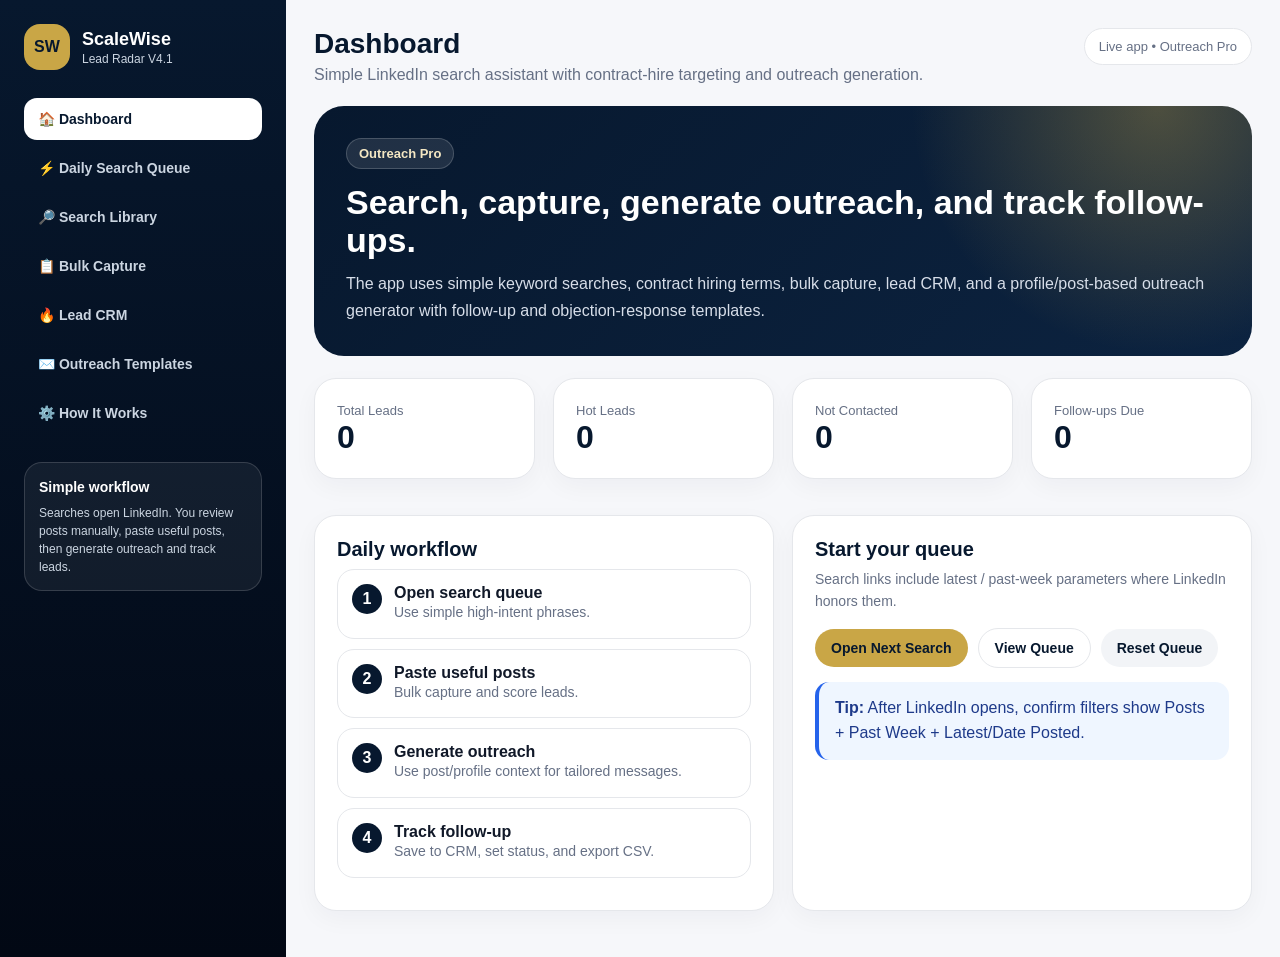
==== commit 8a7ca03d: "Upgrade outreach generator with CRM save and sequences" ====
--- a/index.html
+++ b/index.html
@@ -3,14 +3,14 @@
 <head>
 <meta charset="UTF-8" />
 <meta name="viewport" content="width=device-width, initial-scale=1.0" />
-<title>ScaleWise Lead Radar V4.1 Outreach</title>
+<title>ScaleWise Lead Radar - Outreach Pro</title>
 <style>
-:root{--navy:#07182E;--deep:#0C2340;--gold:#C9A646;--bg:#F6F7FA;--text:#101828;--muted:#667085;--line:#E5E7EB;--blue:#2563EB;--red:#B42318}*{box-sizing:border-box}body{margin:0;background:var(--bg);color:var(--text);font-family:Inter,Segoe UI,Arial,sans-serif}.wrap{display:flex;min-height:100vh}.side{width:286px;background:linear-gradient(180deg,var(--navy),#020814);color:white;padding:24px;flex-shrink:0}.brand{display:flex;gap:12px;align-items:center;margin-bottom:28px}.logo{width:46px;height:46px;border-radius:16px;background:var(--gold);color:var(--navy);font-weight:900;display:flex;align-items:center;justify-content:center}.brand h1{font-size:18px;margin:0}.brand p{font-size:12px;margin:2px 0 0;color:#CBD5E1}.nav button{width:100%;display:block;text-align:left;padding:13px 14px;border:0;border-radius:13px;background:transparent;color:#CBD5E1;font-weight:750;cursor:pointer;margin-bottom:7px;font-size:14px}.nav button:hover,.nav button.active{background:white;color:var(--navy)}.safe{margin-top:28px;border:1px solid rgba(255,255,255,.15);border-radius:18px;padding:14px;background:rgba(255,255,255,.06);font-size:12px;line-height:1.5;color:#CBD5E1}.safe b{display:block;color:white;margin-bottom:6px;font-size:14px}.main{flex:1;padding:28px;min-width:0}.top{display:flex;justify-content:space-between;align-items:flex-start;gap:20px;margin-bottom:22px}.top h2{font-size:28px;color:var(--navy);margin:0}.top p{margin:6px 0 0;color:var(--muted)}.badge{background:white;border:1px solid var(--line);border-radius:999px;padding:10px 14px;color:var(--muted);font-size:13px;white-space:nowrap}.hero{border-radius:30px;padding:32px;color:white;margin-bottom:22px;background:radial-gradient(circle at 90% 0%,rgba(201,166,70,.35),transparent 28%),linear-gradient(135deg,var(--navy),var(--deep))}.hero span{display:inline-block;border:1px solid rgba(255,255,255,.18);background:rgba(255,255,255,.1);border-radius:999px;padding:7px 12px;color:#F4E7C3;font-size:13px;font-weight:800;margin-bottom:14px}.hero h3{font-size:34px;line-height:1.12;margin:0 0 12px;max-width:950px}.hero p{color:#D7DEE9;line-height:1.65;max-width:950px;margin:0}.grid{display:grid;gap:18px}.two{grid-template-columns:1fr 1fr}.three{grid-template-columns:repeat(3,1fr)}.four{grid-template-columns:repeat(4,1fr)}.card{background:white;border:1px solid var(--line);border-radius:22px;padding:22px;box-shadow:0 8px 24px rgba(15,23,42,.04);margin-bottom:18px}.card h3{margin:0 0 8px;color:var(--navy);font-size:20px}.sub{color:var(--muted);line-height:1.55;margin:0 0 16px;font-size:14px}.btn{display:inline-flex;align-items:center;justify-content:center;gap:8px;border:0;border-radius:999px;background:var(--navy);color:white;padding:11px 16px;font-weight:800;cursor:pointer;text-decoration:none;font-size:14px}.btn.gold{background:var(--gold);color:var(--navy)}.btn.light{background:#F2F4F7;color:var(--navy)}.btn.outline{background:white;color:var(--navy);border:1px solid var(--line)}.btn.red{background:#FEE4E2;color:var(--red)}.btn.small{padding:8px 12px;font-size:12px}.toolbar{display:flex;flex-wrap:wrap;gap:10px;align-items:center;margin:14px 0}.notice{border-left:4px solid var(--gold);background:#FFFBEB;color:#713F12;border-radius:14px;padding:14px 16px;line-height:1.55;margin-bottom:18px}.notice.blue{border-left-color:var(--blue);background:#EFF6FF;color:#1E3A8A}.tab{display:none}.tab.active{display:block}.metric b{font-size:32px;color:var(--navy)}.metric span{font-size:13px;color:var(--muted)}input,textarea,select{width:100%;border:1px solid var(--line);border-radius:14px;padding:12px 14px;font:inherit;background:white;outline:none}textarea{min-height:115px;resize:vertical;line-height:1.55}label{display:block;font-size:13px;font-weight:800;color:var(--navy);margin-bottom:7px}.field{margin-bottom:14px}.search-grid{display:grid;grid-template-columns:repeat(2,minmax(0,1fr));gap:12px}.search-card,.queue-row{border:1px solid var(--line);border-radius:18px;padding:15px;background:#FBFCFE;display:flex;justify-content:space-between;align-items:center;gap:14px}.search-card strong,.queue-row strong{display:block;color:var(--navy);font-size:14px}.search-card small,.queue-row small{color:var(--muted);display:block;margin-top:4px}.score{width:42px;height:42px;border-radius:50%;display:flex;align-items:center;justify-content:center;font-weight:900;flex-shrink:0}.hot{background:#FEF0C7;color:#B54708}.warm{background:#DBEAFE;color:#1D4ED8}.review{background:#F2F4F7;color:#344054}.tag{display:inline-block;border-radius:999px;background:#F2F4F7;color:#475467;padding:6px 9px;font-size:12px;font-weight:750;margin:3px}.step{display:flex;gap:12px;padding:14px;border:1px solid var(--line);border-radius:17px;background:white;margin-bottom:10px}.num{width:30px;height:30px;border-radius:50%;background:var(--navy);color:white;display:flex;align-items:center;justify-content:center;font-weight:900;flex-shrink:0}.lead-card{border:1px solid var(--line);border-radius:22px;background:white;padding:18px;margin-bottom:14px;box-shadow:0 6px 18px rgba(15,23,42,.04)}.lead-top{display:flex;gap:14px;align-items:flex-start;justify-content:space-between}.lead-title{display:flex;gap:12px;align-items:flex-start}.lead-title h4{margin:0 0 4px;color:var(--navy);font-size:18px}.lead-title p{margin:0;color:var(--muted);font-size:13px;line-height:1.45}.lead-controls{display:grid;grid-template-columns:repeat(3,minmax(160px,1fr));gap:12px;margin-top:14px}.lead-actions{display:flex;gap:8px;flex-wrap:wrap;margin-top:12px}.snippet{margin-top:12px;color:#344054;font-size:14px;line-height:1.6;background:#F8FAFC;border-radius:14px;padding:12px}.template{background:#FBFCFE;border:1px solid var(--line);border-radius:18px;padding:17px}.template h4{margin:0 0 8px;color:var(--navy)}.template p{color:#475467;line-height:1.6;font-size:14px}.generated-box{border:1px solid var(--line);border-radius:18px;background:#FBFCFE;padding:16px;margin-top:14px;white-space:pre-wrap;line-height:1.55;color:#344054}.empty{padding:22px;text-align:center;color:var(--muted);border:1px dashed var(--line);border-radius:18px;background:#FBFCFE}@media(max-width:1100px){.four,.three{grid-template-columns:repeat(2,1fr)}.lead-controls{grid-template-columns:1fr 1fr}}@media(max-width:950px){.wrap{display:block}.side{width:auto}.two,.three,.four,.search-grid{grid-template-columns:1fr}.main{padding:18px}.top{display:block}.badge{margin-top:12px;display:inline-block}.lead-top{display:block}.lead-controls{grid-template-columns:1fr}.hero h3{font-size:28px}}
+:root{--navy:#07182E;--deep:#0C2340;--gold:#C9A646;--bg:#F6F7FA;--text:#101828;--muted:#667085;--line:#E5E7EB;--blue:#2563EB;--red:#B42318;--green:#067647}*{box-sizing:border-box}body{margin:0;background:var(--bg);color:var(--text);font-family:Inter,Segoe UI,Arial,sans-serif}.wrap{display:flex;min-height:100vh}.side{width:286px;background:linear-gradient(180deg,var(--navy),#020814);color:white;padding:24px;flex-shrink:0}.brand{display:flex;gap:12px;align-items:center;margin-bottom:28px}.logo{width:46px;height:46px;border-radius:16px;background:var(--gold);color:var(--navy);font-weight:900;display:flex;align-items:center;justify-content:center}.brand h1{font-size:18px;margin:0}.brand p{font-size:12px;margin:2px 0 0;color:#CBD5E1}.nav button{width:100%;display:block;text-align:left;padding:13px 14px;border:0;border-radius:13px;background:transparent;color:#CBD5E1;font-weight:750;cursor:pointer;margin-bottom:7px;font-size:14px}.nav button:hover,.nav button.active{background:white;color:var(--navy)}.safe{margin-top:28px;border:1px solid rgba(255,255,255,.15);border-radius:18px;padding:14px;background:rgba(255,255,255,.06);font-size:12px;line-height:1.5;color:#CBD5E1}.safe b{display:block;color:white;margin-bottom:6px;font-size:14px}.main{flex:1;padding:28px;min-width:0}.top{display:flex;justify-content:space-between;align-items:flex-start;gap:20px;margin-bottom:22px}.top h2{font-size:28px;color:var(--navy);margin:0}.top p{margin:6px 0 0;color:var(--muted)}.badge{background:white;border:1px solid var(--line);border-radius:999px;padding:10px 14px;color:var(--muted);font-size:13px;white-space:nowrap}.hero{border-radius:30px;padding:32px;color:white;margin-bottom:22px;background:radial-gradient(circle at 90% 0%,rgba(201,166,70,.35),transparent 28%),linear-gradient(135deg,var(--navy),var(--deep))}.hero span{display:inline-block;border:1px solid rgba(255,255,255,.18);background:rgba(255,255,255,.1);border-radius:999px;padding:7px 12px;color:#F4E7C3;font-size:13px;font-weight:800;margin-bottom:14px}.hero h3{font-size:34px;line-height:1.12;margin:0 0 12px}.hero p{color:#D7DEE9;line-height:1.65;margin:0}.grid{display:grid;gap:18px}.two{grid-template-columns:1fr 1fr}.three{grid-template-columns:repeat(3,1fr)}.four{grid-template-columns:repeat(4,1fr)}.card{background:white;border:1px solid var(--line);border-radius:22px;padding:22px;box-shadow:0 8px 24px rgba(15,23,42,.04);margin-bottom:18px}.card h3{margin:0 0 8px;color:var(--navy);font-size:20px}.sub{color:var(--muted);line-height:1.55;margin:0 0 16px;font-size:14px}.btn{display:inline-flex;align-items:center;justify-content:center;gap:8px;border:0;border-radius:999px;background:var(--navy);color:white;padding:11px 16px;font-weight:800;cursor:pointer;text-decoration:none;font-size:14px}.btn.gold{background:var(--gold);color:var(--navy)}.btn.light{background:#F2F4F7;color:var(--navy)}.btn.outline{background:white;color:var(--navy);border:1px solid var(--line)}.btn.red{background:#FEE4E2;color:var(--red)}.btn.green{background:#ECFDF3;color:var(--green);border:1px solid #ABEFC6}.btn.small{padding:8px 12px;font-size:12px}.toolbar{display:flex;flex-wrap:wrap;gap:10px;align-items:center;margin:14px 0}.notice{border-left:4px solid var(--gold);background:#FFFBEB;color:#713F12;border-radius:14px;padding:14px 16px;line-height:1.55;margin-bottom:18px}.notice.blue{border-left-color:var(--blue);background:#EFF6FF;color:#1E3A8A}.tab{display:none}.tab.active{display:block}.metric b{font-size:32px;color:var(--navy)}.metric span{font-size:13px;color:var(--muted)}input,textarea,select{width:100%;border:1px solid var(--line);border-radius:14px;padding:12px 14px;font:inherit;background:white;outline:none}textarea{min-height:115px;resize:vertical;line-height:1.55}label{display:block;font-size:13px;font-weight:800;color:var(--navy);margin-bottom:7px}.field{margin-bottom:14px}.search-grid{display:grid;grid-template-columns:repeat(2,minmax(0,1fr));gap:12px}.search-card,.queue-row{border:1px solid var(--line);border-radius:18px;padding:15px;background:#FBFCFE;display:flex;justify-content:space-between;align-items:center;gap:14px}.search-card strong,.queue-row strong{display:block;color:var(--navy);font-size:14px}.search-card small,.queue-row small{color:var(--muted);display:block;margin-top:4px}.score{width:42px;height:42px;border-radius:50%;display:flex;align-items:center;justify-content:center;font-weight:900;flex-shrink:0}.hot{background:#FEF0C7;color:#B54708}.warm{background:#DBEAFE;color:#1D4ED8}.review{background:#F2F4F7;color:#344054}.tag{display:inline-block;border-radius:999px;background:#F2F4F7;color:#475467;padding:6px 9px;font-size:12px;font-weight:750;margin:3px}.step{display:flex;gap:12px;padding:14px;border:1px solid var(--line);border-radius:17px;background:white;margin-bottom:10px}.num{width:30px;height:30px;border-radius:50%;background:var(--navy);color:white;display:flex;align-items:center;justify-content:center;font-weight:900;flex-shrink:0}.lead-card{border:1px solid var(--line);border-radius:22px;background:white;padding:18px;margin-bottom:14px;box-shadow:0 6px 18px rgba(15,23,42,.04)}.lead-top{display:flex;gap:14px;align-items:flex-start;justify-content:space-between}.lead-title{display:flex;gap:12px;align-items:flex-start}.lead-title h4{margin:0 0 4px;color:var(--navy);font-size:18px}.lead-title p{margin:0;color:var(--muted);font-size:13px;line-height:1.45}.lead-controls{display:grid;grid-template-columns:repeat(3,minmax(160px,1fr));gap:12px;margin-top:14px}.lead-actions{display:flex;gap:8px;flex-wrap:wrap;margin-top:12px}.snippet{margin-top:12px;color:#344054;font-size:14px;line-height:1.6;background:#F8FAFC;border-radius:14px;padding:12px}.template{background:#FBFCFE;border:1px solid var(--line);border-radius:18px;padding:17px}.template h4{margin:0 0 8px;color:var(--navy)}.template p{color:#475467;line-height:1.6;font-size:14px}.generated-box{border:1px solid var(--line);border-radius:18px;background:#FBFCFE;padding:16px;margin-top:14px;white-space:pre-wrap;line-height:1.55;color:#344054}.message-card{border:1px solid var(--line);border-radius:16px;background:#fff;padding:14px;margin:10px 0}.message-card h4{margin:0 0 8px;color:var(--navy)}.message-card p{margin:0;white-space:pre-wrap;line-height:1.55;color:#344054}.empty{padding:22px;text-align:center;color:var(--muted);border:1px dashed var(--line);border-radius:18px;background:#FBFCFE}@media(max-width:1100px){.four,.three{grid-template-columns:repeat(2,1fr)}.lead-controls{grid-template-columns:1fr 1fr}}@media(max-width:950px){.wrap{display:block}.side{width:auto}.two,.three,.four,.search-grid{grid-template-columns:1fr}.main{padding:18px}.top{display:block}.badge{margin-top:12px;display:inline-block}.lead-top{display:block}.lead-controls{grid-template-columns:1fr}.hero h3{font-size:28px}}
 </style>
 </head>
 <body>
-<div class="wrap"><aside class="side"><div class="brand"><div class="logo">SW</div><div><h1>ScaleWise</h1><p>Lead Radar V4.1</p></div></div><div class="nav"><button class="active" onclick="openTab('dashboard',this)">🏠 Dashboard</button><button onclick="openTab('queue',this)">⚡ Daily Search Queue</button><button onclick="openTab('search',this)">🔎 Search Library</button><button onclick="openTab('capture',this)">📋 Bulk Capture</button><button onclick="openTab('leads',this)">🔥 Lead CRM</button><button onclick="openTab('templates',this)">✉️ Outreach Templates</button><button onclick="openTab('guide',this)">⚙️ How It Works</button></div><div class="safe"><b>Simple workflow</b>Searches open LinkedIn. You review posts manually, paste useful posts, then track leads. Outreach generator uses information you enter manually.</div></aside><main class="main"><div class="top"><div><h2 id="title">Dashboard</h2><p id="desc">Simple LinkedIn search assistant with contract-hire targeting.</p></div><div class="badge">Live app • V4.1 + Outreach</div></div>
-<section id="dashboard" class="tab active"><div class="hero"><span>Simple version</span><h3>Simple search queue restored. Contract hiring and outreach generator included.</h3><p>The app uses simple keyword searches, contract hiring terms, bulk capture, lead CRM, and now a profile/post-based outreach generator.</p></div><div class="grid four"><div class="card metric"><span>Total Leads</span><br><b id="totalLeads">0</b></div><div class="card metric"><span>Hot Leads</span><br><b id="hotLeads">0</b></div><div class="card metric"><span>Not Contacted</span><br><b id="notContacted">0</b></div><div class="card metric"><span>Follow-ups Due</span><br><b id="dueFollowups">0</b></div></div><div class="grid two" style="margin-top:18px"><div class="card"><h3>Daily workflow</h3><div class="step"><div class="num">1</div><div><b>Open Daily Search Queue</b><br><span class="sub">Use simple high-intent search phrases.</span></div></div><div class="step"><div class="num">2</div><div><b>Copy promising posts</b><br><span class="sub">Paste 5–20 posts together in Bulk Capture.</span></div></div><div class="step"><div class="num">3</div><div><b>Generate outreach</b><br><span class="sub">Use poster profile URL, post URL, and post text to create a tailored message.</span></div></div><div class="step"><div class="num">4</div><div><b>Contact manually</b><br><span class="sub">Copy message, then update status.</span></div></div></div><div class="card"><h3>Start your queue</h3><p class="sub">Search links include latest / past-week parameters where LinkedIn honors them.</p><div class="toolbar"><button class="btn gold" onclick="openNextSearch()">Open Next Search</button><button class="btn outline" onclick="openTabById('queue')">View Queue</button><button class="btn light" onclick="resetQueue()">Reset Queue</button></div><div class="notice blue"><b>Tip:</b> After LinkedIn opens, confirm filters show Posts + Past Week + Latest/Date Posted.</div></div></div></section>
+<div class="wrap"><aside class="side"><div class="brand"><div class="logo">SW</div><div><h1>ScaleWise</h1><p>Lead Radar V4.1</p></div></div><div class="nav"><button class="active" onclick="openTab('dashboard',this)">🏠 Dashboard</button><button onclick="openTab('queue',this)">⚡ Daily Search Queue</button><button onclick="openTab('search',this)">🔎 Search Library</button><button onclick="openTab('capture',this)">📋 Bulk Capture</button><button onclick="openTab('leads',this)">🔥 Lead CRM</button><button onclick="openTab('templates',this)">✉️ Outreach Templates</button><button onclick="openTab('guide',this)">⚙️ How It Works</button></div><div class="safe"><b>Simple workflow</b>Searches open LinkedIn. You review posts manually, paste useful posts, then generate outreach and track leads.</div></aside><main class="main"><div class="top"><div><h2 id="title">Dashboard</h2><p id="desc">Simple LinkedIn search assistant with contract-hire targeting and outreach generation.</p></div><div class="badge">Live app • Outreach Pro</div></div>
+<section id="dashboard" class="tab active"><div class="hero"><span>Outreach Pro</span><h3>Search, capture, generate outreach, and track follow-ups.</h3><p>The app uses simple keyword searches, contract hiring terms, bulk capture, lead CRM, and a profile/post-based outreach generator with follow-up and objection-response templates.</p></div><div class="grid four"><div class="card metric"><span>Total Leads</span><br><b id="totalLeads">0</b></div><div class="card metric"><span>Hot Leads</span><br><b id="hotLeads">0</b></div><div class="card metric"><span>Not Contacted</span><br><b id="notContacted">0</b></div><div class="card metric"><span>Follow-ups Due</span><br><b id="dueFollowups">0</b></div></div><div class="grid two" style="margin-top:18px"><div class="card"><h3>Daily workflow</h3><div class="step"><div class="num">1</div><div><b>Open search queue</b><br><span class="sub">Use simple high-intent phrases.</span></div></div><div class="step"><div class="num">2</div><div><b>Paste useful posts</b><br><span class="sub">Bulk capture and score leads.</span></div></div><div class="step"><div class="num">3</div><div><b>Generate outreach</b><br><span class="sub">Use post/profile context for tailored messages.</span></div></div><div class="step"><div class="num">4</div><div><b>Track follow-up</b><br><span class="sub">Save to CRM, set status, and export CSV.</span></div></div></div><div class="card"><h3>Start your queue</h3><p class="sub">Search links include latest / past-week parameters where LinkedIn honors them.</p><div class="toolbar"><button class="btn gold" onclick="openNextSearch()">Open Next Search</button><button class="btn outline" onclick="openTabById('queue')">View Queue</button><button class="btn light" onclick="resetQueue()">Reset Queue</button></div><div class="notice blue"><b>Tip:</b> After LinkedIn opens, confirm filters show Posts + Past Week + Latest/Date Posted.</div></div></div></section>
 <section id="queue" class="tab"><div class="card"><h3>Daily Search Queue</h3><p class="sub">Simple keywords only. Contract-hire searches are included.</p><div class="toolbar"><button class="btn gold" onclick="openNextSearch()">Open Next LinkedIn Search</button><button class="btn outline" onclick="openTopSearches(5)">Open Top 5</button><button class="btn light" onclick="resetQueue()">Reset Queue</button></div><div id="queueList"></div></div></section>
 <section id="search" class="tab"><div class="card"><h3>Search Library</h3><p class="sub">Click LinkedIn to search inside LinkedIn. Click Google for a public web-search backup.</p><div id="searchButtons" class="search-grid"></div></div><div class="card"><h3>Custom search</h3><div class="field"><label>Search phrase</label><input id="customSearch" placeholder='Example: contract bookkeeper'></div><div class="toolbar"><button class="btn gold" onclick="customLinkedIn()">Open LinkedIn Search</button><button class="btn outline" onclick="customGoogle()">Open Google Search</button></div></div></section>
 <section id="capture" class="tab"><div class="card"><h3>Bulk Capture</h3><p class="sub">Paste several LinkedIn posts separated by a blank line. The app scores them, skips duplicates, and saves qualified leads.</p><textarea id="bulkText" placeholder="Paste post 1 here, including URL if available...
@@ -19,13 +19,13 @@
 
 Paste post 3 here..."></textarea><div class="toolbar"><button class="btn gold" onclick="saveBulk()">Analyze & Save Bulk Posts</button><button class="btn outline" onclick="previewBulk()">Preview Scores</button><button class="btn light" onclick="document.getElementById('bulkText').value='';document.getElementById('bulkResult').innerHTML=''">Clear</button></div><div id="bulkResult"></div></div><div class="card"><h3>Single Post Capture</h3><div class="grid two"><div class="field"><label>Name / Company, optional</label><input id="person" placeholder="Example: John Smith, ABC Dental Group"></div><div class="field"><label>Post URL, optional</label><input id="url" placeholder="Paste LinkedIn post URL"></div></div><div class="field"><label>Post text</label><textarea id="postText" placeholder="Paste one LinkedIn post here..."></textarea></div><div class="toolbar"><button class="btn gold" onclick="saveSingle()">Analyze & Save</button><button class="btn outline" onclick="analyzeSingleOnly()">Analyze Only</button><button class="btn light" onclick="clearSingle()">Clear</button></div><div id="result"></div></div></section>
 <section id="leads" class="tab"><div class="card"><h3>Lead CRM</h3><p class="sub">Filter, update outreach status, add notes, set follow-up dates, copy messages, and export CSV.</p><div class="toolbar"><input id="leadSearch" placeholder="Search leads..." oninput="renderLeads()" style="max-width:260px"><select id="serviceFilter" onchange="renderLeads()" style="max-width:190px"><option>All Services</option><option>Bookkeeping</option><option>Tax Preparation</option><option>CPA Firm Support</option><option>Restaurant Accounting</option><option>Payroll Support</option><option>Contract Hire</option><option>Bookkeeping + Tax</option></select><select id="qualityFilter" onchange="renderLeads()" style="max-width:145px"><option>All Quality</option><option>Hot</option><option>Warm</option><option>Review</option></select><select id="outreachFilter" onchange="renderLeads()" style="max-width:180px"><option>All Outreach</option><option>Not Contacted</option><option>Contacted</option><option>Replied</option><option>Call Booked</option><option>Converted</option><option>Not Fit</option></select><button class="btn gold" onclick="exportCSV()">Export CSV</button><button class="btn red" onclick="clearLeads()">Clear All</button></div><div id="leadRows"></div></div></section>
-<section id="templates" class="tab"><div class="card"><h3>Personalized Outreach Generator</h3><p class="sub">Enter the poster’s LinkedIn profile URL, post URL, and whatever context you can see. The app will create a practical LinkedIn connection note, first DM, and follow-up. It does not fetch private LinkedIn content automatically.</p><div class="notice blue"><b>Best result:</b> paste the actual post text. URLs alone help with tracking, but the message is much stronger when the post text/profile context is included.</div><div class="grid two"><div class="field"><label>Poster name</label><input id="outName" placeholder="Example: Sarah Mitchell"></div><div class="field"><label>Company / business, optional</label><input id="outCompany" placeholder="Example: ABC Dental Group"></div></div><div class="grid two"><div class="field"><label>Poster LinkedIn profile URL</label><input id="outProfileUrl" placeholder="https://www.linkedin.com/in/..."></div><div class="field"><label>Post URL</label><input id="outPostUrl" placeholder="https://www.linkedin.com/posts/..."></div></div><div class="grid three"><div class="field"><label>Service angle</label><select id="outService"><option>Auto-detect from post</option><option>Bookkeeping</option><option>Tax Preparation</option><option>CPA Firm Support</option><option>Restaurant Accounting</option><option>Payroll Support</option><option>Contract Hire</option></select></div><div class="field"><label>Tone</label><select id="outTone"><option>Professional and direct</option><option>Warm and consultative</option><option>Short and simple</option></select></div><div class="field"><label>CTA</label><select id="outCta"><option>Offer quick capability summary</option><option>Ask for 10-minute call</option><option>Offer to review requirement</option></select></div></div><div class="field"><label>Paste post text or need description</label><textarea id="outPostText" placeholder="Paste the LinkedIn post text here. Example: Looking for a part-time bookkeeper familiar with QuickBooks..."></textarea></div><div class="field"><label>Profile/context notes, optional</label><textarea id="outProfileNotes" placeholder="Example: Founder of dental group, based in Texas, uses QuickBooks, hiring contract support..."></textarea></div><div class="toolbar"><button class="btn gold" onclick="generateOutreach()">Generate Outreach</button><button class="btn outline" onclick="copyGeneratedOutreach()">Copy Generated Text</button><button class="btn light" onclick="clearOutreachGenerator()">Clear</button><button class="btn outline" onclick="openOutreachLinks()">Open Profile/Post</button></div><div id="outreachOutput" class="generated-box">Generated outreach will appear here.</div></div><div class="grid two"><div class="template"><h4>Bookkeeping lead</h4><p id="t1">Hi [Name], I saw your post about needing bookkeeping support. ScaleWise helps businesses with monthly bookkeeping, QuickBooks cleanup, reconciliations, payroll coordination, and reporting. Happy to take a quick look and suggest the cleanest support model.</p><br><button class="btn outline" onclick="copyTemplate('t1')">Copy</button></div><div class="template"><h4>Contract hire lead</h4><p id="t2">Hi [Name], I saw your post about needing contract or part-time accounting support. ScaleWise can support bookkeeping, tax prep support, reconciliations, payroll coordination, and reporting on a flexible contract basis.</p><br><button class="btn outline" onclick="copyTemplate('t2')">Copy</button></div><div class="template"><h4>CPA firm tax support</h4><p id="t3">Hi [Name], noticed your post about needing tax preparation capacity. ScaleWise supports CPA firms with tax prep support, bookkeeping cleanup, reconciliations, and seasonal back-office capacity on a flexible contract basis.</p><br><button class="btn outline" onclick="copyTemplate('t3')">Copy</button></div><div class="template"><h4>Restaurant accounting</h4><p id="t4">Hi [Name], I saw your post about restaurant bookkeeping support. ScaleWise works with restaurant operators on bookkeeping, payroll coordination, sales tax, reconciliations, and financial visibility for growth decisions.</p><br><button class="btn outline" onclick="copyTemplate('t4')">Copy</button></div></div></section>
-<section id="guide" class="tab"><div class="card"><h3>How it works</h3><div class="notice"><b>Important:</b> This app opens LinkedIn search links and helps process posts manually. It does not auto-collect LinkedIn content or auto-message people.</div><div class="step"><div class="num">1</div><div><b>Use Daily Search Queue</b><br><span class="sub">Open simple high-intent LinkedIn searches.</span></div></div><div class="step"><div class="num">2</div><div><b>Confirm filters</b><br><span class="sub">LinkedIn may require you to confirm Past Week / Latest in the UI.</span></div></div><div class="step"><div class="num">3</div><div><b>Paste posts in bulk</b><br><span class="sub">Separate posts by blank lines.</span></div></div><div class="step"><div class="num">4</div><div><b>Generate outreach</b><br><span class="sub">Use the profile/post-based generator to create a tailored message.</span></div></div></div></section>
+<section id="templates" class="tab"><div class="card"><h3>Outreach Pro Generator</h3><p class="sub">Enter profile/post context and generate connection notes, message variants, follow-up sequence, and objection responses. The app uses only information you enter manually.</p><div class="notice blue"><b>Best result:</b> paste the actual post text. URLs alone help with tracking, but the message is much stronger when post text/profile notes are included.</div><div class="grid two"><div class="field"><label>Poster name</label><input id="outName" placeholder="Example: Sarah Mitchell"></div><div class="field"><label>Company / business, optional</label><input id="outCompany" placeholder="Example: ABC Dental Group"></div></div><div class="grid two"><div class="field"><label>Poster LinkedIn profile URL</label><input id="outProfileUrl" placeholder="https://www.linkedin.com/in/..."></div><div class="field"><label>Post URL</label><input id="outPostUrl" placeholder="https://www.linkedin.com/posts/..."></div></div><div class="grid three"><div class="field"><label>Primary service angle</label><select id="outService"><option>Auto-detect from post</option><option>Bookkeeping</option><option>Tax Preparation</option><option>CPA Firm Support</option><option>Restaurant Accounting</option><option>Payroll Support</option><option>Contract Hire</option></select></div><div class="field"><label>Tone</label><select id="outTone"><option>Professional and direct</option><option>Warm and consultative</option><option>Short and simple</option></select></div><div class="field"><label>CTA</label><select id="outCta"><option>Offer quick capability summary</option><option>Ask for 10-minute call</option><option>Offer to review requirement</option></select></div></div><div class="grid three"><div class="field"><label>Message focus</label><select id="outFocus"><option>Flexible support</option><option>Cost-effective capacity</option><option>Clean books and reporting</option><option>Tax season capacity</option><option>Restaurant finance visibility</option></select></div><div class="field"><label>Length</label><select id="outLength"><option>Standard</option><option>Very short</option><option>Detailed</option></select></div><div class="field"><label>Follow-up timing</label><select id="outFollowTiming"><option>Day 2 / Day 5 / Day 10</option><option>Day 1 / Day 3 / Day 7</option><option>Day 3 / Day 7 / Day 14</option></select></div></div><div class="field"><label>ScaleWise services to mention</label><input id="outServicesMention" value="bookkeeping, QuickBooks cleanup, reconciliations, payroll coordination, tax prep support, reporting"></div><div class="field"><label>Paste post text or need description</label><textarea id="outPostText" placeholder="Paste the LinkedIn post text here. Example: Looking for a part-time bookkeeper familiar with QuickBooks..."></textarea></div><div class="field"><label>Profile/context notes, optional</label><textarea id="outProfileNotes" placeholder="Example: Founder of dental group, based in Texas, uses QuickBooks, hiring contract support..."></textarea></div><div class="toolbar"><button class="btn gold" onclick="generateOutreach()">Generate Outreach</button><button class="btn green" onclick="saveGeneratedToCRM()">Save Generated Outreach to CRM</button><button class="btn outline" onclick="copyGeneratedOutreach()">Copy All</button><button class="btn light" onclick="clearOutreachGenerator()">Clear</button><button class="btn outline" onclick="openOutreachLinks()">Open Profile/Post</button></div><div id="outreachOutput" class="generated-box">Generated outreach will appear here.</div></div><div class="grid two"><div class="template"><h4>Bookkeeping lead</h4><p id="t1">Hi [Name], I saw your post about needing bookkeeping support. ScaleWise helps businesses with monthly bookkeeping, QuickBooks cleanup, reconciliations, payroll coordination, and reporting. Happy to take a quick look and suggest the cleanest support model.</p><br><button class="btn outline" onclick="copyTemplate('t1')">Copy</button></div><div class="template"><h4>Contract hire lead</h4><p id="t2">Hi [Name], I saw your post about needing contract or part-time accounting support. ScaleWise can support bookkeeping, tax prep support, reconciliations, payroll coordination, and reporting on a flexible contract basis.</p><br><button class="btn outline" onclick="copyTemplate('t2')">Copy</button></div><div class="template"><h4>CPA firm tax support</h4><p id="t3">Hi [Name], noticed your post about needing tax preparation capacity. ScaleWise supports CPA firms with tax prep support, bookkeeping cleanup, reconciliations, and seasonal back-office capacity on a flexible contract basis.</p><br><button class="btn outline" onclick="copyTemplate('t3')">Copy</button></div><div class="template"><h4>Restaurant accounting</h4><p id="t4">Hi [Name], I saw your post about restaurant bookkeeping support. ScaleWise works with restaurant operators on bookkeeping, payroll coordination, sales tax, reconciliations, and financial visibility for growth decisions.</p><br><button class="btn outline" onclick="copyTemplate('t4')">Copy</button></div></div></section>
+<section id="guide" class="tab"><div class="card"><h3>How it works</h3><div class="notice"><b>Important:</b> This app opens LinkedIn search links and helps process posts manually. It does not auto-collect LinkedIn content or auto-message people.</div><div class="step"><div class="num">1</div><div><b>Use search queue</b><br><span class="sub">Open simple high-intent LinkedIn searches.</span></div></div><div class="step"><div class="num">2</div><div><b>Paste posts</b><br><span class="sub">Bulk capture and score opportunities.</span></div></div><div class="step"><div class="num">3</div><div><b>Generate outreach</b><br><span class="sub">Use post/profile context to create tailored messages and follow-ups.</span></div></div><div class="step"><div class="num">4</div><div><b>Save to CRM</b><br><span class="sub">Track status, follow-up date, notes, and export CSV.</span></div></div></div></section>
 </main></div>
 <script>
 const keywords=[{p:1,c:'Bookkeeping',q:'need a bookkeeper'},{p:2,c:'Bookkeeping',q:'looking for a bookkeeper'},{p:3,c:'Bookkeeping',q:'hiring a bookkeeper'},{p:4,c:'Bookkeeping',q:'bookkeeper needed'},{p:5,c:'Bookkeeping',q:'QuickBooks cleanup'},{p:6,c:'Bookkeeping',q:'monthly bookkeeping'},{p:7,c:'Bookkeeping',q:'part-time bookkeeper'},{p:8,c:'Bookkeeping',q:'contract bookkeeper'},{p:9,c:'Bookkeeping',q:'remote bookkeeper'},{p:10,c:'Contract Hire',q:'contract accounting support'},{p:11,c:'Contract Hire',q:'contract hire bookkeeper'},{p:12,c:'Contract Hire',q:'part-time accounting support'},{p:13,c:'Contract Hire',q:'1099 bookkeeper'},{p:14,c:'Contract Hire',q:'seasonal tax support'},{p:15,c:'Contract Hire',q:'interim accountant'},{p:16,c:'Contract Hire',q:'fractional accounting support'},{p:17,c:'Tax',q:'need a tax preparer'},{p:18,c:'Tax',q:'looking for a tax preparer'},{p:19,c:'Tax',q:'hiring a tax preparer'},{p:20,c:'Tax',q:'tax preparer needed'},{p:21,c:'Tax',q:'business tax return help'},{p:22,c:'Tax',q:'1099 help'},{p:23,c:'Tax',q:'tax season help'},{p:24,c:'CPA Firm',q:'CPA firm needs tax preparer'},{p:25,c:'CPA Firm',q:'CPA firm bookkeeping support'},{p:26,c:'CPA Firm',q:'tax season capacity'},{p:27,c:'CPA Firm',q:'outsourced tax preparation'},{p:28,c:'CPA Firm',q:'accounting firm outsourcing'},{p:29,c:'Restaurant',q:'restaurant bookkeeping'},{p:30,c:'Restaurant',q:'restaurant accounting help'},{p:31,c:'Restaurant',q:'restaurant payroll support'},{p:32,c:'Payroll',q:'payroll support needed'},{p:33,c:'Payroll',q:'small business payroll help'}];
 const STORAGE_KEY='scalewise_leads_v4',OLD_KEY='scalewise_leads_v3',QUEUE_KEY='scalewise_queue_v41_contract',outreachOptions=['Not Contacted','Contacted','Replied','Call Booked','Converted','Not Fit'];
-function openTab(tabId,btn){document.querySelectorAll('.tab').forEach(t=>t.classList.remove('active'));document.getElementById(tabId).classList.add('active');document.querySelectorAll('.nav button').forEach(b=>b.classList.remove('active'));if(btn)btn.classList.add('active');const titles={dashboard:['Dashboard','Simple LinkedIn search assistant with contract-hire targeting.'],queue:['Daily Search Queue','Work through simple high-intent LinkedIn searches.'],search:['Search Library','Open targeted LinkedIn and Google backup searches.'],capture:['Bulk Capture','Paste posts, score leads, skip duplicates, and save quickly.'],leads:['Lead CRM','Manage outreach status, notes, follow-ups, and export.'],templates:['Outreach Templates','Generate tailored messages from profile/post context.'],guide:['How It Works','The safe prospecting workflow and limitations.']};document.getElementById('title').textContent=titles[tabId][0];document.getElementById('desc').textContent=titles[tabId][1]}
+function openTab(tabId,btn){document.querySelectorAll('.tab').forEach(t=>t.classList.remove('active'));document.getElementById(tabId).classList.add('active');document.querySelectorAll('.nav button').forEach(b=>b.classList.remove('active'));if(btn)btn.classList.add('active');const titles={dashboard:['Dashboard','Simple LinkedIn search assistant with contract-hire targeting and outreach generation.'],queue:['Daily Search Queue','Work through simple high-intent LinkedIn searches.'],search:['Search Library','Open targeted LinkedIn and Google backup searches.'],capture:['Bulk Capture','Paste posts, score leads, skip duplicates, and save quickly.'],leads:['Lead CRM','Manage outreach status, notes, follow-ups, and export.'],templates:['Outreach Templates','Generate tailored messages, follow-ups, and objection responses.'],guide:['How It Works','The safe prospecting workflow and limitations.']};document.getElementById('title').textContent=titles[tabId][0];document.getElementById('desc').textContent=titles[tabId][1]}
 function openTabById(id){const b=[...document.querySelectorAll('.nav button')].find(x=>x.getAttribute('onclick').includes("'"+id+"'"));openTab(id,b)}
 function linkedInSearchUrl(q){const params=new URLSearchParams();params.set('keywords',q);params.set('origin','GLOBAL_SEARCH_HEADER');params.set('sortBy','date_posted');params.set('datePosted','past-week');return 'https://www.linkedin.com/search/results/content/?'+params.toString()}
 function googleSearchUrl(q){const params=new URLSearchParams();params.set('q','site:linkedin.com/posts '+q);params.set('tbs','qdr:w,sbd:1');return 'https://www.google.com/search?'+params.toString()}
@@ -39,7 +39,12 @@
 function renderSearchButtons(){const box=document.getElementById('searchButtons');box.innerHTML='';keywords.forEach(k=>{const d=document.createElement('div');d.className='search-card';d.innerHTML='<div><strong>'+escapeHtml(k.q)+'</strong><small>Priority '+k.p+' • '+escapeHtml(k.c)+' • Past Week / Latest</small></div><div style="display:flex;gap:8px;flex-wrap:wrap;justify-content:flex-end"><a class="btn gold small" target="_blank" href="'+linkedInSearchUrl(k.q)+'">LinkedIn</a><a class="btn outline small" target="_blank" href="'+googleSearchUrl(k.q)+'">Google</a></div>';box.appendChild(d)})}function renderQueue(){const state=getQueue(),box=document.getElementById('queueList');if(!box)return;box.innerHTML='';keywords.forEach(k=>{const done=state[k.q],d=document.createElement('div');d.className='queue-row';d.style.opacity=done?'.55':'1';d.innerHTML='<div><strong>'+escapeHtml(k.q)+'</strong><small>Priority '+k.p+' • '+escapeHtml(k.c)+' • '+(done?'Reviewed':'Pending')+'</small></div><div style="display:flex;gap:8px;flex-wrap:wrap;justify-content:flex-end"><button class="btn gold small" onclick="openLinkedInSearch(\''+jsEscape(k.q)+'\')">Open</button><button class="btn outline small" onclick="markQueue(\''+jsEscape(k.q)+'\')">'+(done?'Undo':'Mark Done')+'</button></div>';box.appendChild(d)})}function markQueue(q){const s=getQueue();s[q]=!s[q];setQueue(s)}function resetQueue(){if(confirm('Reset the daily search queue?'))setQueue({})}function openNextSearch(){const s=getQueue(),next=keywords.find(k=>!s[k.q])||keywords[0];openLinkedInSearch(next.q);s[next.q]=true;setQueue(s)}function openTopSearches(n){const s=getQueue();keywords.filter(k=>!s[k.q]).slice(0,n).forEach(k=>{window.open(linkedInSearchUrl(k.q),'_blank');s[k.q]=true});setQueue(s)}
 function renderLeads(){const box=document.getElementById('leadRows');if(!box)return;const q=(document.getElementById('leadSearch')?.value||'').toLowerCase(),sf=document.getElementById('serviceFilter')?.value||'All Services',qf=document.getElementById('qualityFilter')?.value||'All Quality',of=document.getElementById('outreachFilter')?.value||'All Outreach';const rows=getLeads().filter(l=>{const blob=(l.person+' '+l.service+' '+l.text+' '+(l.matched||[]).join(' ')+' '+(l.notes||'')).toLowerCase();return(!q||blob.includes(q))&&(sf==='All Services'||l.service===sf)&&(qf==='All Quality'||l.qualityStatus===qf)&&(of==='All Outreach'||(l.outreachStatus||'Not Contacted')===of)});box.innerHTML='';if(!rows.length){box.innerHTML='<div class="empty">No leads match this filter. Capture posts first or clear filters.</div>';return}rows.forEach(l=>{const quality=l.qualityStatus||'Review',cls=quality.toLowerCase(),d=document.createElement('div');d.className='lead-card';d.innerHTML='<div class="lead-top"><div class="lead-title"><div class="score '+cls+'">'+l.score+'</div><div><h4>'+escapeHtml(l.person)+'</h4><p>'+new Date(l.date).toLocaleString()+' • '+escapeHtml(l.service)+' • <b>'+quality+'</b></p><div>'+(l.matched||[]).map(m=>'<span class="tag">'+escapeHtml(m)+'</span>').join('')+'</div></div></div><div class="lead-actions">'+(l.url?'<a class="btn outline small" target="_blank" href="'+escapeAttr(l.url)+'">Open Post</a>':'')+'<button class="btn gold small" onclick="copyLeadMessage(\''+l.id+'\')">Copy Message</button><button class="btn red small" onclick="deleteLead(\''+l.id+'\')">Delete</button></div></div><div class="snippet">'+escapeHtml(l.snippet)+'...</div><div class="lead-controls"><div><label>Outreach Status</label><select onchange="updateLead(\''+l.id+'\',\'outreachStatus\',this.value)">'+outreachOptions.map(o=>'<option '+((l.outreachStatus||'Not Contacted')===o?'selected':'')+'>'+o+'</option>').join('')+'</select></div><div><label>Follow-up Date</label><input type="date" value="'+escapeAttr(l.followUpDate||'')+'" onchange="updateLead(\''+l.id+'\',\'followUpDate\',this.value)"></div><div><label>Next Action</label><input value="'+escapeAttr(l.nextAction||'Review and contact manually')+'" onchange="updateLead(\''+l.id+'\',\'nextAction\',this.value)"></div></div><div class="field" style="margin-top:12px"><label>Notes</label><textarea onblur="updateLead(\''+l.id+'\',\'notes\',this.value)" placeholder="Add notes, objections, follow-up details...">'+escapeHtml(l.notes||'')+'</textarea></div>';box.appendChild(d)})}
 function updateLead(id,field,value){const leads=getLeads(),lead=leads.find(l=>String(l.id)===String(id));if(lead){lead[field]=value;setLeads(leads)}}function deleteLead(id){if(confirm('Delete this lead?'))setLeads(getLeads().filter(l=>String(l.id)!==String(id)))}function copyLeadMessage(id){const l=getLeads().find(x=>String(x.id)===String(id));if(l)copyText(generateMessage(l))}function generateMessage(l){const name=(l.person||'').split(',')[0].replace('Bulk capture / To verify','').replace('Unknown / To verify','').trim()||'[Name]';if(l.service==='Contract Hire')return`Hi ${name}, I saw your post about needing contract or part-time accounting support. ScaleWise can support bookkeeping, tax prep support, reconciliations, payroll coordination, and reporting on a flexible contract basis.`;if(l.service==='CPA Firm Support'||l.service==='Tax Preparation')return`Hi ${name}, I saw your post about needing tax/accounting support. ScaleWise supports CPA firms and growing businesses with tax prep support, bookkeeping cleanup, reconciliations, and flexible back-office capacity. Happy to share a quick capability summary if helpful.`;if(l.service==='Restaurant Accounting')return`Hi ${name}, I saw your post about restaurant bookkeeping/accounting support. ScaleWise helps restaurant operators with bookkeeping, payroll coordination, sales tax, reconciliations, and reporting so owners can focus on operations and growth.`;if(l.service==='Payroll Support')return`Hi ${name}, I saw your post about payroll support. ScaleWise can help with payroll coordination, bookkeeping, reconciliations, and monthly reporting on a flexible basis.`;return`Hi ${name}, I saw your post about needing bookkeeping support. ScaleWise helps businesses with monthly bookkeeping, QuickBooks cleanup, reconciliations, payroll coordination, and reporting. Happy to take a quick look and suggest the cleanest support model.`}
-function inferOutreachService(){const selected=document.getElementById('outService').value;if(selected!=='Auto-detect from post')return selected;return scoreText((document.getElementById('outPostText').value||'')+' '+(document.getElementById('outProfileNotes').value||'')).service}function generateOutreach(){const name=document.getElementById('outName').value.trim()||'[Name]';const company=document.getElementById('outCompany').value.trim();const profile=document.getElementById('outProfileUrl').value.trim();const post=document.getElementById('outPostUrl').value.trim();const postText=document.getElementById('outPostText').value.trim();const notes=document.getElementById('outProfileNotes').value.trim();const service=inferOutreachService();const tone=document.getElementById('outTone').value;const cta=document.getElementById('outCta').value;const companyPhrase=company?` at ${company}`:'';let pain='accounting support';if(service==='Bookkeeping')pain='bookkeeping or QuickBooks support';if(service==='Tax Preparation')pain='tax preparation support';if(service==='CPA Firm Support')pain='seasonal tax/accounting capacity';if(service==='Restaurant Accounting')pain='restaurant bookkeeping/accounting support';if(service==='Payroll Support')pain='payroll and bookkeeping support';if(service==='Contract Hire')pain='contract or part-time accounting support';let ask='Happy to share a quick capability summary if helpful.';if(cta==='Ask for 10-minute call')ask='Open to a quick 10-minute call to see if we can help?';if(cta==='Offer to review requirement')ask='Happy to review the requirement and suggest the cleanest support model.';let opener=`I saw your LinkedIn post about ${pain}`;if(postText)opener=`I saw your LinkedIn post and noticed you may need ${pain}`;let compact=tone==='Short and simple';let consult=tone==='Warm and consultative';const connection=compact?`Hi ${name}, saw your post about ${pain}. I work with ScaleWise on flexible accounting support and thought it may be relevant to connect.`:`Hi ${name}, I saw your post about ${pain}${companyPhrase}. I work with ScaleWise, where we help businesses and CPA firms with flexible bookkeeping, tax, payroll, and reporting support. Thought it would be good to connect.`;const first=compact?`Hi ${name}, ${opener}. ScaleWise can help with ${pain} on a flexible basis. ${ask}`:consult?`Hi ${name}, ${opener}${companyPhrase}. It sounds like you may be trying to solve capacity, reliability, or cleanup issues without adding unnecessary overhead. ScaleWise supports bookkeeping, tax support, payroll coordination, reconciliations, and reporting on a flexible basis. ${ask}`:`Hi ${name}, ${opener}${companyPhrase}. ScaleWise helps businesses and CPA firms with bookkeeping, tax prep support, payroll coordination, reconciliations, and reporting on a flexible contract basis. ${ask}`;const follow=`Hi ${name}, just following up on my note. If ${pain} is still open, I can send a short overview of how ScaleWise supports similar requirements and what a light starting model could look like.`;let context=[];if(profile)context.push('Profile: '+profile);if(post)context.push('Post: '+post);if(notes)context.push('Context notes: '+notes);const output=`SERVICE ANGLE: ${service}\n\nCONNECTION NOTE:\n${connection}\n\nFIRST MESSAGE:\n${first}\n\nFOLLOW-UP MESSAGE:\n${follow}\n\n${context.length?'REFERENCE:\n'+context.join('\n'):''}`;document.getElementById('outreachOutput').textContent=output}function copyGeneratedOutreach(){const text=document.getElementById('outreachOutput').textContent.trim();if(!text||text==='Generated outreach will appear here.')return alert('Generate outreach first.');copyText(text)}function clearOutreachGenerator(){['outName','outCompany','outProfileUrl','outPostUrl','outPostText','outProfileNotes'].forEach(id=>document.getElementById(id).value='');document.getElementById('outService').value='Auto-detect from post';document.getElementById('outTone').value='Professional and direct';document.getElementById('outCta').value='Offer quick capability summary';document.getElementById('outreachOutput').textContent='Generated outreach will appear here.'}function openOutreachLinks(){const p=document.getElementById('outProfileUrl').value.trim();const u=document.getElementById('outPostUrl').value.trim();if(p)window.open(p,'_blank');if(u)window.open(u,'_blank');if(!p&&!u)alert('Paste a profile URL or post URL first.')}function updateMetrics(){const leads=getLeads(),today=new Date().toISOString().slice(0,10);document.getElementById('totalLeads').textContent=leads.length;document.getElementById('hotLeads').textContent=leads.filter(l=>l.qualityStatus==='Hot').length;document.getElementById('notContacted').textContent=leads.filter(l=>(l.outreachStatus||'Not Contacted')==='Not Contacted').length;document.getElementById('dueFollowups').textContent=leads.filter(l=>l.followUpDate&&l.followUpDate<=today&&!['Converted','Not Fit'].includes(l.outreachStatus)).length}function exportCSV(){const leads=getLeads();if(!leads.length)return alert('No leads to export.');const headers=['Date','Name/Company','Service','Score','Quality','Outreach Status','Follow-up Date','Next Action','Notes','Matched Signals','URL','Post Text'];const rows=leads.map(l=>[l.date,l.person,l.service,l.score,l.qualityStatus,l.outreachStatus||'Not Contacted',l.followUpDate||'',l.nextAction||'',l.notes||'',(l.matched||[]).join('; '),l.url,l.text]);const csv=[headers,...rows].map(r=>r.map(v=>'"'+String(v||'').replace(/"/g,'""')+'"').join(',')).join('\n');const blob=new Blob([csv],{type:'text/csv'}),a=document.createElement('a');a.href=URL.createObjectURL(blob);a.download='scalewise_lead_radar_v41_outreach_export.csv';a.click();URL.revokeObjectURL(a.href)}function clearLeads(){if(confirm('Clear all saved leads from this browser? Export CSV first if needed.')){localStorage.removeItem(STORAGE_KEY);updateMetrics();renderLeads()}}function copyTemplate(id){copyText(document.getElementById(id).innerText)}function copyText(text){navigator.clipboard.writeText(text).then(()=>alert('Copied.'))}function escapeHtml(v){return String(v||'').replace(/[&<>"']/g,ch=>({'&':'&amp;','<':'&lt;','>':'&gt;','"':'&quot;',"'":'&#039;'}[ch]))}function escapeAttr(v){return escapeHtml(v).replace(/`/g,'')}function jsEscape(v){return String(v).replace(/\\/g,'\\\\').replace(/'/g,"\\'")}
+function inferOutreachService(){const selected=document.getElementById('outService').value;if(selected!=='Auto-detect from post')return selected;return scoreText((document.getElementById('outPostText').value||'')+' '+(document.getElementById('outProfileNotes').value||'')).service}
+function getOutreachData(){const name=document.getElementById('outName').value.trim()||'[Name]';const company=document.getElementById('outCompany').value.trim();const profile=document.getElementById('outProfileUrl').value.trim();const post=document.getElementById('outPostUrl').value.trim();const postText=document.getElementById('outPostText').value.trim();const notes=document.getElementById('outProfileNotes').value.trim();const service=inferOutreachService();const tone=document.getElementById('outTone').value;const cta=document.getElementById('outCta').value;const focus=document.getElementById('outFocus').value;const length=document.getElementById('outLength').value;const services=document.getElementById('outServicesMention').value.trim()||'bookkeeping, reconciliations, payroll coordination, tax prep support, and reporting';const followTiming=document.getElementById('outFollowTiming').value;return{name,company,profile,post,postText,notes,service,tone,cta,focus,length,services,followTiming}}
+function painFor(service){if(service==='Bookkeeping')return'bookkeeping or QuickBooks support';if(service==='Tax Preparation')return'tax preparation support';if(service==='CPA Firm Support')return'seasonal tax/accounting capacity';if(service==='Restaurant Accounting')return'restaurant bookkeeping/accounting support';if(service==='Payroll Support')return'payroll and bookkeeping support';if(service==='Contract Hire')return'contract or part-time accounting support';return'accounting support'}
+function ctaText(cta){if(cta==='Ask for 10-minute call')return'Open to a quick 10-minute call to see if we can help?';if(cta==='Offer to review requirement')return'Happy to review the requirement and suggest the cleanest support model.';return'Happy to share a quick capability summary if helpful.'}
+function generateOutreach(){const d=getOutreachData();const companyPhrase=d.company?` at ${d.company}`:'';const pain=painFor(d.service);const ask=ctaText(d.cta);const postCue=d.postText?'I saw your LinkedIn post and noticed you may need':'I saw your LinkedIn post about';let value=`ScaleWise helps with ${d.services} on a flexible basis`;if(d.focus==='Cost-effective capacity')value=`ScaleWise helps add cost-effective accounting capacity without committing to a full-time hire`;if(d.focus==='Clean books and reporting')value=`ScaleWise helps clean up books, improve reconciliations, and build better reporting visibility`;if(d.focus==='Tax season capacity')value=`ScaleWise helps CPA firms and businesses add flexible tax-season capacity`;if(d.focus==='Restaurant finance visibility')value=`ScaleWise helps restaurant operators improve bookkeeping, payroll coordination, reconciliations, and financial visibility`;let connection=`Hi ${d.name}, saw your post about ${pain}. I work with ScaleWise on flexible accounting support and thought it may be relevant to connect.`;let direct=`Hi ${d.name}, ${postCue} ${pain}${companyPhrase}. ${value}. ${ask}`;let consult=`Hi ${d.name}, ${postCue} ${pain}${companyPhrase}. It sounds like you may be trying to solve capacity, cleanup, reliability, or reporting gaps without adding unnecessary overhead. ${value}. ${ask}`;let short=`Hi ${d.name}, saw your post about ${pain}. ScaleWise can help on a flexible basis. ${ask}`;if(d.length==='Very short'){direct=short;consult=`Hi ${d.name}, noticed your post about ${pain}. ScaleWise can support this flexibly if you are still looking.`}if(d.length==='Detailed'){direct+=` We can start light, define scope clearly, and support ongoing work or short-term cleanup depending on what is needed.`;consult+=` We can help structure the scope, stabilize recurring work, and support cleanup or seasonal capacity without making the process heavy.`}let times=['Day 2','Day 5','Day 10'];if(d.followTiming==='Day 1 / Day 3 / Day 7')times=['Day 1','Day 3','Day 7'];if(d.followTiming==='Day 3 / Day 7 / Day 14')times=['Day 3','Day 7','Day 14'];const follow1=`${times[0]} follow-up:\nHi ${d.name}, just checking whether ${pain} is still open. I can send a short ScaleWise capability summary if helpful.`;const follow2=`${times[1]} follow-up:\nHi ${d.name}, wanted to follow up once more. If you are still comparing options, ScaleWise can help with a flexible support model and clear scope.`;const follow3=`${times[2]} follow-up:\nHi ${d.name}, I will close the loop here. If the need comes back later, happy to help with ${pain} or related accounting support.`;const objections=`OBJECTION RESPONSES:\n\nIf they say “send info”:\nAbsolutely — I can send a short overview. The simplest starting point is usually a quick scope review, then we suggest either cleanup support, monthly support, or short-term capacity depending on the need.\n\nIf they ask about pricing:\nPricing depends on scope, volume, and urgency. If you share the rough requirement, I can suggest a practical starting range or support model.\n\nIf they say they already have someone:\nThat makes sense. If you ever need overflow support, cleanup help, or backup capacity during busy periods, ScaleWise can step in flexibly.\n\nIf timing is not now:\nNo problem. I can reconnect later, or you can keep us in mind for seasonal capacity, cleanup work, or monthly close support.\n\nIf they ask to email details:\nSure — share the best email, and I will send a concise summary with relevant services and a suggested next step.`;let reference=[];if(d.profile)reference.push('Profile: '+d.profile);if(d.post)reference.push('Post: '+d.post);if(d.notes)reference.push('Context notes: '+d.notes);const output=`SERVICE ANGLE: ${d.service}\n\nCONNECTION NOTE:\n${connection}\n\nSHORT MESSAGE:\n${short}\n\nDIRECT MESSAGE:\n${direct}\n\nCONSULTATIVE MESSAGE:\n${consult}\n\nFOLLOW-UP SEQUENCE:\n${follow1}\n\n${follow2}\n\n${follow3}\n\n${objections}\n\n${reference.length?'REFERENCE:\n'+reference.join('\n'):''}`;document.getElementById('outreachOutput').textContent=output;return output}
+function saveGeneratedToCRM(){const output=document.getElementById('outreachOutput').textContent.trim()==='Generated outreach will appear here.'?generateOutreach():document.getElementById('outreachOutput').textContent.trim();const d=getOutreachData();const combined=(d.postText||'Generated outreach lead')+'\n\n'+(d.notes||'');const r=scoreText(combined+' '+d.service);const lead={id:Date.now()+Math.random(),date:new Date().toISOString(),person:(d.name==='[Name]'?'Generated outreach / To verify':d.name)+(d.company?' - '+d.company:''),url:d.post||d.profile||'',text:combined,snippet:(d.postText||d.notes||output).slice(0,360),score:Math.max(r.score,60),qualityStatus:r.qualityStatus==='Review'?'Warm':r.qualityStatus,service:d.service==='Auto-detect from post'?r.service:d.service,matched:[...new Set([...(r.matched||[]),'Generated outreach'])],outreachStatus:'Not Contacted',notes:output,followUpDate:'',nextAction:'Send generated outreach manually'};const leads=getLeads();leads.unshift(lead);setLeads(leads);alert('Generated outreach saved to Lead CRM.')}function copyGeneratedOutreach(){const text=document.getElementById('outreachOutput').textContent.trim();if(!text||text==='Generated outreach will appear here.')return alert('Generate outreach first.');copyText(text)}function clearOutreachGenerator(){['outName','outCompany','outProfileUrl','outPostUrl','outPostText','outProfileNotes'].forEach(id=>document.getElementById(id).value='');document.getElementById('outService').value='Auto-detect from post';document.getElementById('outTone').value='Professional and direct';document.getElementById('outCta').value='Offer quick capability summary';document.getElementById('outFocus').value='Flexible support';document.getElementById('outLength').value='Standard';document.getElementById('outFollowTiming').value='Day 2 / Day 5 / Day 10';document.getElementById('outServicesMention').value='bookkeeping, QuickBooks cleanup, reconciliations, payroll coordination, tax prep support, reporting';document.getElementById('outreachOutput').textContent='Generated outreach will appear here.'}function openOutreachLinks(){const p=document.getElementById('outProfileUrl').value.trim();const u=document.getElementById('outPostUrl').value.trim();if(p)window.open(p,'_blank');if(u)window.open(u,'_blank');if(!p&&!u)alert('Paste a profile URL or post URL first.')}function updateMetrics(){const leads=getLeads(),today=new Date().toISOString().slice(0,10);document.getElementById('totalLeads').textContent=leads.length;document.getElementById('hotLeads').textContent=leads.filter(l=>l.qualityStatus==='Hot').length;document.getElementById('notContacted').textContent=leads.filter(l=>(l.outreachStatus||'Not Contacted')==='Not Contacted').length;document.getElementById('dueFollowups').textContent=leads.filter(l=>l.followUpDate&&l.followUpDate<=today&&!['Converted','Not Fit'].includes(l.outreachStatus)).length}function exportCSV(){const leads=getLeads();if(!leads.length)return alert('No leads to export.');const headers=['Date','Name/Company','Service','Score','Quality','Outreach Status','Follow-up Date','Next Action','Notes','Matched Signals','URL','Post Text'];const rows=leads.map(l=>[l.date,l.person,l.service,l.score,l.qualityStatus,l.outreachStatus||'Not Contacted',l.followUpDate||'',l.nextAction||'',l.notes||'',(l.matched||[]).join('; '),l.url,l.text]);const csv=[headers,...rows].map(r=>r.map(v=>'"'+String(v||'').replace(/"/g,'""')+'"').join(',')).join('\n');const blob=new Blob([csv],{type:'text/csv'}),a=document.createElement('a');a.href=URL.createObjectURL(blob);a.download='scalewise_lead_radar_outreach_pro_export.csv';a.click();URL.revokeObjectURL(a.href)}function clearLeads(){if(confirm('Clear all saved leads from this browser? Export CSV first if needed.')){localStorage.removeItem(STORAGE_KEY);updateMetrics();renderLeads()}}function copyTemplate(id){copyText(document.getElementById(id).innerText)}function copyText(text){navigator.clipboard.writeText(text).then(()=>alert('Copied.'))}function escapeHtml(v){return String(v||'').replace(/[&<>"']/g,ch=>({'&':'&amp;','<':'&lt;','>':'&gt;','"':'&quot;',"'":'&#039;'}[ch]))}function escapeAttr(v){return escapeHtml(v).replace(/`/g,'')}function jsEscape(v){return String(v).replace(/\\/g,'\\\\').replace(/'/g,"\\'")}
 document.addEventListener('DOMContentLoaded',()=>{importOldLeads();renderSearchButtons();renderQueue();updateMetrics();renderLeads()});
 </script>
 </body>
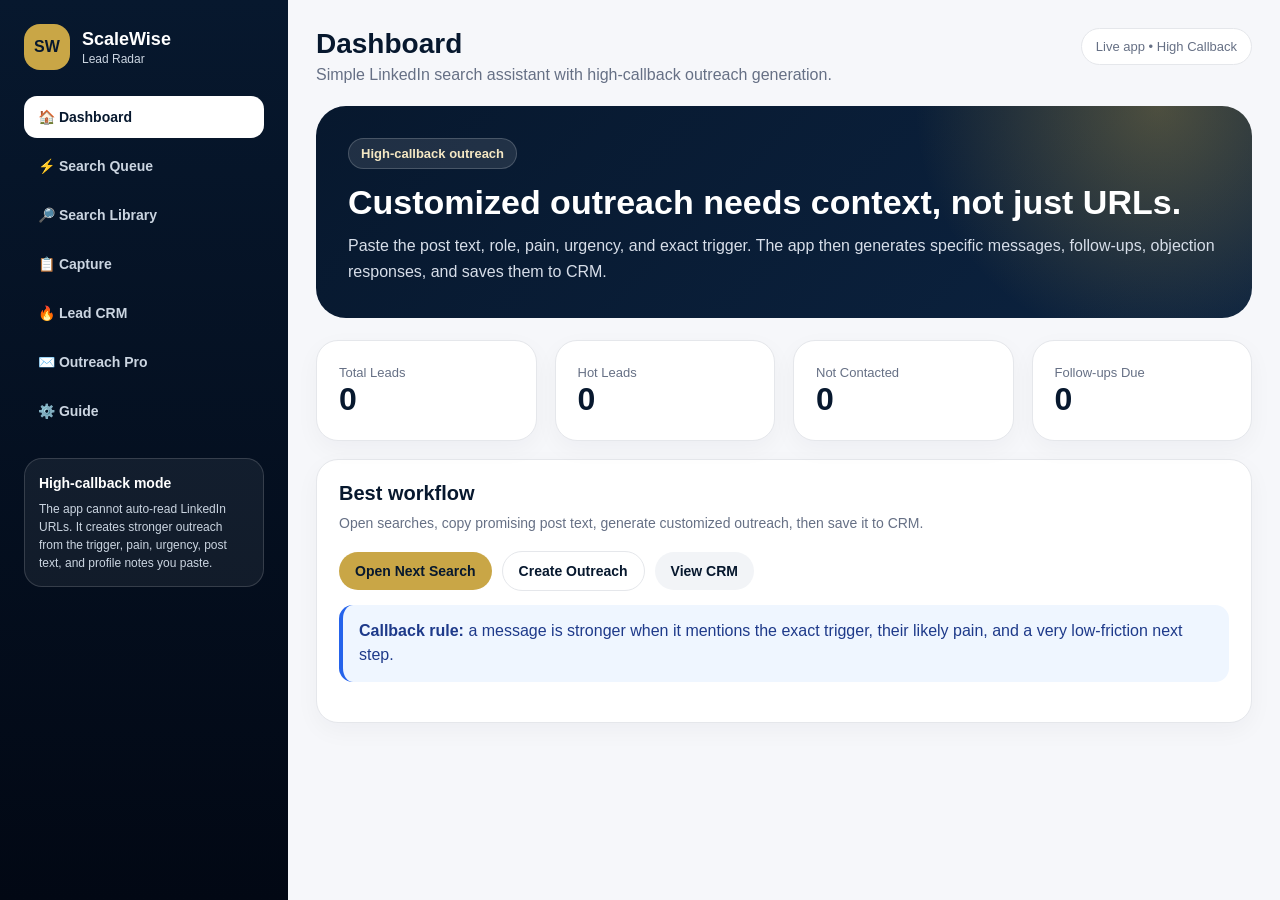
==== commit 8b3aaac2: "Add high-callback personalization workflow" ====
--- a/index.html
+++ b/index.html
@@ -3,49 +3,40 @@
 <head>
 <meta charset="UTF-8" />
 <meta name="viewport" content="width=device-width, initial-scale=1.0" />
-<title>ScaleWise Lead Radar - Outreach Pro</title>
+<title>ScaleWise Lead Radar - High Callback Outreach</title>
 <style>
-:root{--navy:#07182E;--deep:#0C2340;--gold:#C9A646;--bg:#F6F7FA;--text:#101828;--muted:#667085;--line:#E5E7EB;--blue:#2563EB;--red:#B42318;--green:#067647}*{box-sizing:border-box}body{margin:0;background:var(--bg);color:var(--text);font-family:Inter,Segoe UI,Arial,sans-serif}.wrap{display:flex;min-height:100vh}.side{width:286px;background:linear-gradient(180deg,var(--navy),#020814);color:white;padding:24px;flex-shrink:0}.brand{display:flex;gap:12px;align-items:center;margin-bottom:28px}.logo{width:46px;height:46px;border-radius:16px;background:var(--gold);color:var(--navy);font-weight:900;display:flex;align-items:center;justify-content:center}.brand h1{font-size:18px;margin:0}.brand p{font-size:12px;margin:2px 0 0;color:#CBD5E1}.nav button{width:100%;display:block;text-align:left;padding:13px 14px;border:0;border-radius:13px;background:transparent;color:#CBD5E1;font-weight:750;cursor:pointer;margin-bottom:7px;font-size:14px}.nav button:hover,.nav button.active{background:white;color:var(--navy)}.safe{margin-top:28px;border:1px solid rgba(255,255,255,.15);border-radius:18px;padding:14px;background:rgba(255,255,255,.06);font-size:12px;line-height:1.5;color:#CBD5E1}.safe b{display:block;color:white;margin-bottom:6px;font-size:14px}.main{flex:1;padding:28px;min-width:0}.top{display:flex;justify-content:space-between;align-items:flex-start;gap:20px;margin-bottom:22px}.top h2{font-size:28px;color:var(--navy);margin:0}.top p{margin:6px 0 0;color:var(--muted)}.badge{background:white;border:1px solid var(--line);border-radius:999px;padding:10px 14px;color:var(--muted);font-size:13px;white-space:nowrap}.hero{border-radius:30px;padding:32px;color:white;margin-bottom:22px;background:radial-gradient(circle at 90% 0%,rgba(201,166,70,.35),transparent 28%),linear-gradient(135deg,var(--navy),var(--deep))}.hero span{display:inline-block;border:1px solid rgba(255,255,255,.18);background:rgba(255,255,255,.1);border-radius:999px;padding:7px 12px;color:#F4E7C3;font-size:13px;font-weight:800;margin-bottom:14px}.hero h3{font-size:34px;line-height:1.12;margin:0 0 12px}.hero p{color:#D7DEE9;line-height:1.65;margin:0}.grid{display:grid;gap:18px}.two{grid-template-columns:1fr 1fr}.three{grid-template-columns:repeat(3,1fr)}.four{grid-template-columns:repeat(4,1fr)}.card{background:white;border:1px solid var(--line);border-radius:22px;padding:22px;box-shadow:0 8px 24px rgba(15,23,42,.04);margin-bottom:18px}.card h3{margin:0 0 8px;color:var(--navy);font-size:20px}.sub{color:var(--muted);line-height:1.55;margin:0 0 16px;font-size:14px}.btn{display:inline-flex;align-items:center;justify-content:center;gap:8px;border:0;border-radius:999px;background:var(--navy);color:white;padding:11px 16px;font-weight:800;cursor:pointer;text-decoration:none;font-size:14px}.btn.gold{background:var(--gold);color:var(--navy)}.btn.light{background:#F2F4F7;color:var(--navy)}.btn.outline{background:white;color:var(--navy);border:1px solid var(--line)}.btn.red{background:#FEE4E2;color:var(--red)}.btn.green{background:#ECFDF3;color:var(--green);border:1px solid #ABEFC6}.btn.small{padding:8px 12px;font-size:12px}.toolbar{display:flex;flex-wrap:wrap;gap:10px;align-items:center;margin:14px 0}.notice{border-left:4px solid var(--gold);background:#FFFBEB;color:#713F12;border-radius:14px;padding:14px 16px;line-height:1.55;margin-bottom:18px}.notice.blue{border-left-color:var(--blue);background:#EFF6FF;color:#1E3A8A}.tab{display:none}.tab.active{display:block}.metric b{font-size:32px;color:var(--navy)}.metric span{font-size:13px;color:var(--muted)}input,textarea,select{width:100%;border:1px solid var(--line);border-radius:14px;padding:12px 14px;font:inherit;background:white;outline:none}textarea{min-height:115px;resize:vertical;line-height:1.55}label{display:block;font-size:13px;font-weight:800;color:var(--navy);margin-bottom:7px}.field{margin-bottom:14px}.search-grid{display:grid;grid-template-columns:repeat(2,minmax(0,1fr));gap:12px}.search-card,.queue-row{border:1px solid var(--line);border-radius:18px;padding:15px;background:#FBFCFE;display:flex;justify-content:space-between;align-items:center;gap:14px}.search-card strong,.queue-row strong{display:block;color:var(--navy);font-size:14px}.search-card small,.queue-row small{color:var(--muted);display:block;margin-top:4px}.score{width:42px;height:42px;border-radius:50%;display:flex;align-items:center;justify-content:center;font-weight:900;flex-shrink:0}.hot{background:#FEF0C7;color:#B54708}.warm{background:#DBEAFE;color:#1D4ED8}.review{background:#F2F4F7;color:#344054}.tag{display:inline-block;border-radius:999px;background:#F2F4F7;color:#475467;padding:6px 9px;font-size:12px;font-weight:750;margin:3px}.step{display:flex;gap:12px;padding:14px;border:1px solid var(--line);border-radius:17px;background:white;margin-bottom:10px}.num{width:30px;height:30px;border-radius:50%;background:var(--navy);color:white;display:flex;align-items:center;justify-content:center;font-weight:900;flex-shrink:0}.lead-card{border:1px solid var(--line);border-radius:22px;background:white;padding:18px;margin-bottom:14px;box-shadow:0 6px 18px rgba(15,23,42,.04)}.lead-top{display:flex;gap:14px;align-items:flex-start;justify-content:space-between}.lead-title{display:flex;gap:12px;align-items:flex-start}.lead-title h4{margin:0 0 4px;color:var(--navy);font-size:18px}.lead-title p{margin:0;color:var(--muted);font-size:13px;line-height:1.45}.lead-controls{display:grid;grid-template-columns:repeat(3,minmax(160px,1fr));gap:12px;margin-top:14px}.lead-actions{display:flex;gap:8px;flex-wrap:wrap;margin-top:12px}.snippet{margin-top:12px;color:#344054;font-size:14px;line-height:1.6;background:#F8FAFC;border-radius:14px;padding:12px}.template{background:#FBFCFE;border:1px solid var(--line);border-radius:18px;padding:17px}.template h4{margin:0 0 8px;color:var(--navy)}.template p{color:#475467;line-height:1.6;font-size:14px}.generated-box{border:1px solid var(--line);border-radius:18px;background:#FBFCFE;padding:16px;margin-top:14px;white-space:pre-wrap;line-height:1.55;color:#344054}.message-card{border:1px solid var(--line);border-radius:16px;background:#fff;padding:14px;margin:10px 0}.message-card h4{margin:0 0 8px;color:var(--navy)}.message-card p{margin:0;white-space:pre-wrap;line-height:1.55;color:#344054}.empty{padding:22px;text-align:center;color:var(--muted);border:1px dashed var(--line);border-radius:18px;background:#FBFCFE}@media(max-width:1100px){.four,.three{grid-template-columns:repeat(2,1fr)}.lead-controls{grid-template-columns:1fr 1fr}}@media(max-width:950px){.wrap{display:block}.side{width:auto}.two,.three,.four,.search-grid{grid-template-columns:1fr}.main{padding:18px}.top{display:block}.badge{margin-top:12px;display:inline-block}.lead-top{display:block}.lead-controls{grid-template-columns:1fr}.hero h3{font-size:28px}}
+:root{--navy:#07182E;--deep:#0C2340;--gold:#C9A646;--bg:#F6F7FA;--text:#101828;--muted:#667085;--line:#E5E7EB;--blue:#2563EB;--red:#B42318;--green:#067647;--orange:#B54708}*{box-sizing:border-box}body{margin:0;background:var(--bg);color:var(--text);font-family:Inter,Segoe UI,Arial,sans-serif}.wrap{display:flex;min-height:100vh}.side{width:288px;background:linear-gradient(180deg,var(--navy),#020814);color:white;padding:24px;flex-shrink:0}.brand{display:flex;gap:12px;align-items:center;margin-bottom:26px}.logo{width:46px;height:46px;border-radius:16px;background:var(--gold);color:var(--navy);font-weight:900;display:flex;align-items:center;justify-content:center}.brand h1{font-size:18px;margin:0}.brand p{font-size:12px;margin:2px 0 0;color:#CBD5E1}.nav button{width:100%;display:block;text-align:left;padding:13px 14px;border:0;border-radius:13px;background:transparent;color:#CBD5E1;font-weight:750;cursor:pointer;margin-bottom:7px;font-size:14px}.nav button:hover,.nav button.active{background:white;color:var(--navy)}.safe{margin-top:26px;border:1px solid rgba(255,255,255,.15);border-radius:18px;padding:14px;background:rgba(255,255,255,.06);font-size:12px;line-height:1.5;color:#CBD5E1}.safe b{display:block;color:white;margin-bottom:6px;font-size:14px}.main{flex:1;padding:28px;min-width:0}.top{display:flex;justify-content:space-between;align-items:flex-start;gap:20px;margin-bottom:22px}.top h2{font-size:28px;color:var(--navy);margin:0}.top p{margin:6px 0 0;color:var(--muted)}.badge{background:white;border:1px solid var(--line);border-radius:999px;padding:10px 14px;color:var(--muted);font-size:13px;white-space:nowrap}.hero{border-radius:30px;padding:32px;color:white;margin-bottom:22px;background:radial-gradient(circle at 90% 0%,rgba(201,166,70,.35),transparent 28%),linear-gradient(135deg,var(--navy),var(--deep))}.hero span{display:inline-block;border:1px solid rgba(255,255,255,.18);background:rgba(255,255,255,.1);border-radius:999px;padding:7px 12px;color:#F4E7C3;font-size:13px;font-weight:800;margin-bottom:14px}.hero h3{font-size:34px;line-height:1.12;margin:0 0 12px}.hero p{color:#D7DEE9;line-height:1.65;margin:0}.grid{display:grid;gap:18px}.two{grid-template-columns:1fr 1fr}.three{grid-template-columns:repeat(3,1fr)}.four{grid-template-columns:repeat(4,1fr)}.card{background:white;border:1px solid var(--line);border-radius:22px;padding:22px;box-shadow:0 8px 24px rgba(15,23,42,.04);margin-bottom:18px}.card h3{margin:0 0 8px;color:var(--navy);font-size:20px}.sub{color:var(--muted);line-height:1.55;margin:0 0 16px;font-size:14px}.btn{display:inline-flex;align-items:center;justify-content:center;gap:8px;border:0;border-radius:999px;background:var(--navy);color:white;padding:11px 16px;font-weight:800;cursor:pointer;text-decoration:none;font-size:14px}.btn.gold{background:var(--gold);color:var(--navy)}.btn.light{background:#F2F4F7;color:var(--navy)}.btn.outline{background:white;color:var(--navy);border:1px solid var(--line)}.btn.red{background:#FEE4E2;color:var(--red)}.btn.green{background:#ECFDF3;color:var(--green);border:1px solid #ABEFC6}.btn.small{padding:8px 12px;font-size:12px}.toolbar{display:flex;flex-wrap:wrap;gap:10px;align-items:center;margin:14px 0}.notice{border-left:4px solid var(--gold);background:#FFFBEB;color:#713F12;border-radius:14px;padding:14px 16px;line-height:1.55;margin-bottom:18px}.notice.blue{border-left-color:var(--blue);background:#EFF6FF;color:#1E3A8A}.notice.green{border-left-color:var(--green);background:#ECFDF3;color:#065F46}.tab{display:none}.tab.active{display:block}.metric b{font-size:32px;color:var(--navy)}.metric span{font-size:13px;color:var(--muted)}input,textarea,select{width:100%;border:1px solid var(--line);border-radius:14px;padding:12px 14px;font:inherit;background:white;outline:none}textarea{min-height:115px;resize:vertical;line-height:1.55}label{display:block;font-size:13px;font-weight:800;color:var(--navy);margin-bottom:7px}.field{margin-bottom:14px}.search-grid{display:grid;grid-template-columns:repeat(2,minmax(0,1fr));gap:12px}.search-card,.queue-row{border:1px solid var(--line);border-radius:18px;padding:15px;background:#FBFCFE;display:flex;justify-content:space-between;align-items:center;gap:14px}.search-card strong,.queue-row strong{display:block;color:var(--navy);font-size:14px}.search-card small,.queue-row small{color:var(--muted);display:block;margin-top:4px}.score{width:42px;height:42px;border-radius:50%;display:flex;align-items:center;justify-content:center;font-weight:900;flex-shrink:0}.hot{background:#FEF0C7;color:#B54708}.warm{background:#DBEAFE;color:#1D4ED8}.review{background:#F2F4F7;color:#344054}.tag{display:inline-block;border-radius:999px;background:#F2F4F7;color:#475467;padding:6px 9px;font-size:12px;font-weight:750;margin:3px}.lead-card{border:1px solid var(--line);border-radius:22px;background:white;padding:18px;margin-bottom:14px;box-shadow:0 6px 18px rgba(15,23,42,.04)}.lead-top{display:flex;gap:14px;align-items:flex-start;justify-content:space-between}.lead-title{display:flex;gap:12px;align-items:flex-start}.lead-title h4{margin:0 0 4px;color:var(--navy);font-size:18px}.lead-title p{margin:0;color:var(--muted);font-size:13px;line-height:1.45}.lead-controls{display:grid;grid-template-columns:repeat(3,minmax(160px,1fr));gap:12px;margin-top:14px}.lead-actions{display:flex;gap:8px;flex-wrap:wrap;margin-top:12px}.snippet{margin-top:12px;color:#344054;font-size:14px;line-height:1.6;background:#F8FAFC;border-radius:14px;padding:12px}.generated-box{border:1px solid var(--line);border-radius:18px;background:#FBFCFE;padding:16px;margin-top:14px;white-space:pre-wrap;line-height:1.55;color:#344054}.empty{padding:22px;text-align:center;color:var(--muted);border:1px dashed var(--line);border-radius:18px;background:#FBFCFE}.quality{display:flex;align-items:center;gap:12px;margin:10px 0 16px}.bar{height:10px;background:#EAECF0;border-radius:999px;overflow:hidden;flex:1}.bar div{height:100%;background:var(--gold);width:0}.pill{display:inline-block;border-radius:999px;background:#F2F4F7;padding:7px 10px;font-size:12px;font-weight:800;color:#344054}@media(max-width:1100px){.four,.three{grid-template-columns:repeat(2,1fr)}.lead-controls{grid-template-columns:1fr 1fr}}@media(max-width:950px){.wrap{display:block}.side{width:auto}.two,.three,.four,.search-grid{grid-template-columns:1fr}.main{padding:18px}.top{display:block}.badge{margin-top:12px;display:inline-block}.lead-top{display:block}.lead-controls{grid-template-columns:1fr}.hero h3{font-size:28px}}
 </style>
 </head>
 <body>
-<div class="wrap"><aside class="side"><div class="brand"><div class="logo">SW</div><div><h1>ScaleWise</h1><p>Lead Radar V4.1</p></div></div><div class="nav"><button class="active" onclick="openTab('dashboard',this)">🏠 Dashboard</button><button onclick="openTab('queue',this)">⚡ Daily Search Queue</button><button onclick="openTab('search',this)">🔎 Search Library</button><button onclick="openTab('capture',this)">📋 Bulk Capture</button><button onclick="openTab('leads',this)">🔥 Lead CRM</button><button onclick="openTab('templates',this)">✉️ Outreach Templates</button><button onclick="openTab('guide',this)">⚙️ How It Works</button></div><div class="safe"><b>Simple workflow</b>Searches open LinkedIn. You review posts manually, paste useful posts, then generate outreach and track leads.</div></aside><main class="main"><div class="top"><div><h2 id="title">Dashboard</h2><p id="desc">Simple LinkedIn search assistant with contract-hire targeting and outreach generation.</p></div><div class="badge">Live app • Outreach Pro</div></div>
-<section id="dashboard" class="tab active"><div class="hero"><span>Outreach Pro</span><h3>Search, capture, generate outreach, and track follow-ups.</h3><p>The app uses simple keyword searches, contract hiring terms, bulk capture, lead CRM, and a profile/post-based outreach generator with follow-up and objection-response templates.</p></div><div class="grid four"><div class="card metric"><span>Total Leads</span><br><b id="totalLeads">0</b></div><div class="card metric"><span>Hot Leads</span><br><b id="hotLeads">0</b></div><div class="card metric"><span>Not Contacted</span><br><b id="notContacted">0</b></div><div class="card metric"><span>Follow-ups Due</span><br><b id="dueFollowups">0</b></div></div><div class="grid two" style="margin-top:18px"><div class="card"><h3>Daily workflow</h3><div class="step"><div class="num">1</div><div><b>Open search queue</b><br><span class="sub">Use simple high-intent phrases.</span></div></div><div class="step"><div class="num">2</div><div><b>Paste useful posts</b><br><span class="sub">Bulk capture and score leads.</span></div></div><div class="step"><div class="num">3</div><div><b>Generate outreach</b><br><span class="sub">Use post/profile context for tailored messages.</span></div></div><div class="step"><div class="num">4</div><div><b>Track follow-up</b><br><span class="sub">Save to CRM, set status, and export CSV.</span></div></div></div><div class="card"><h3>Start your queue</h3><p class="sub">Search links include latest / past-week parameters where LinkedIn honors them.</p><div class="toolbar"><button class="btn gold" onclick="openNextSearch()">Open Next Search</button><button class="btn outline" onclick="openTabById('queue')">View Queue</button><button class="btn light" onclick="resetQueue()">Reset Queue</button></div><div class="notice blue"><b>Tip:</b> After LinkedIn opens, confirm filters show Posts + Past Week + Latest/Date Posted.</div></div></div></section>
-<section id="queue" class="tab"><div class="card"><h3>Daily Search Queue</h3><p class="sub">Simple keywords only. Contract-hire searches are included.</p><div class="toolbar"><button class="btn gold" onclick="openNextSearch()">Open Next LinkedIn Search</button><button class="btn outline" onclick="openTopSearches(5)">Open Top 5</button><button class="btn light" onclick="resetQueue()">Reset Queue</button></div><div id="queueList"></div></div></section>
-<section id="search" class="tab"><div class="card"><h3>Search Library</h3><p class="sub">Click LinkedIn to search inside LinkedIn. Click Google for a public web-search backup.</p><div id="searchButtons" class="search-grid"></div></div><div class="card"><h3>Custom search</h3><div class="field"><label>Search phrase</label><input id="customSearch" placeholder='Example: contract bookkeeper'></div><div class="toolbar"><button class="btn gold" onclick="customLinkedIn()">Open LinkedIn Search</button><button class="btn outline" onclick="customGoogle()">Open Google Search</button></div></div></section>
-<section id="capture" class="tab"><div class="card"><h3>Bulk Capture</h3><p class="sub">Paste several LinkedIn posts separated by a blank line. The app scores them, skips duplicates, and saves qualified leads.</p><textarea id="bulkText" placeholder="Paste post 1 here, including URL if available...
-
-Paste post 2 here...
-
-Paste post 3 here..."></textarea><div class="toolbar"><button class="btn gold" onclick="saveBulk()">Analyze & Save Bulk Posts</button><button class="btn outline" onclick="previewBulk()">Preview Scores</button><button class="btn light" onclick="document.getElementById('bulkText').value='';document.getElementById('bulkResult').innerHTML=''">Clear</button></div><div id="bulkResult"></div></div><div class="card"><h3>Single Post Capture</h3><div class="grid two"><div class="field"><label>Name / Company, optional</label><input id="person" placeholder="Example: John Smith, ABC Dental Group"></div><div class="field"><label>Post URL, optional</label><input id="url" placeholder="Paste LinkedIn post URL"></div></div><div class="field"><label>Post text</label><textarea id="postText" placeholder="Paste one LinkedIn post here..."></textarea></div><div class="toolbar"><button class="btn gold" onclick="saveSingle()">Analyze & Save</button><button class="btn outline" onclick="analyzeSingleOnly()">Analyze Only</button><button class="btn light" onclick="clearSingle()">Clear</button></div><div id="result"></div></div></section>
-<section id="leads" class="tab"><div class="card"><h3>Lead CRM</h3><p class="sub">Filter, update outreach status, add notes, set follow-up dates, copy messages, and export CSV.</p><div class="toolbar"><input id="leadSearch" placeholder="Search leads..." oninput="renderLeads()" style="max-width:260px"><select id="serviceFilter" onchange="renderLeads()" style="max-width:190px"><option>All Services</option><option>Bookkeeping</option><option>Tax Preparation</option><option>CPA Firm Support</option><option>Restaurant Accounting</option><option>Payroll Support</option><option>Contract Hire</option><option>Bookkeeping + Tax</option></select><select id="qualityFilter" onchange="renderLeads()" style="max-width:145px"><option>All Quality</option><option>Hot</option><option>Warm</option><option>Review</option></select><select id="outreachFilter" onchange="renderLeads()" style="max-width:180px"><option>All Outreach</option><option>Not Contacted</option><option>Contacted</option><option>Replied</option><option>Call Booked</option><option>Converted</option><option>Not Fit</option></select><button class="btn gold" onclick="exportCSV()">Export CSV</button><button class="btn red" onclick="clearLeads()">Clear All</button></div><div id="leadRows"></div></div></section>
-<section id="templates" class="tab"><div class="card"><h3>Outreach Pro Generator</h3><p class="sub">Enter profile/post context and generate connection notes, message variants, follow-up sequence, and objection responses. The app uses only information you enter manually.</p><div class="notice blue"><b>Best result:</b> paste the actual post text. URLs alone help with tracking, but the message is much stronger when post text/profile notes are included.</div><div class="grid two"><div class="field"><label>Poster name</label><input id="outName" placeholder="Example: Sarah Mitchell"></div><div class="field"><label>Company / business, optional</label><input id="outCompany" placeholder="Example: ABC Dental Group"></div></div><div class="grid two"><div class="field"><label>Poster LinkedIn profile URL</label><input id="outProfileUrl" placeholder="https://www.linkedin.com/in/..."></div><div class="field"><label>Post URL</label><input id="outPostUrl" placeholder="https://www.linkedin.com/posts/..."></div></div><div class="grid three"><div class="field"><label>Primary service angle</label><select id="outService"><option>Auto-detect from post</option><option>Bookkeeping</option><option>Tax Preparation</option><option>CPA Firm Support</option><option>Restaurant Accounting</option><option>Payroll Support</option><option>Contract Hire</option></select></div><div class="field"><label>Tone</label><select id="outTone"><option>Professional and direct</option><option>Warm and consultative</option><option>Short and simple</option></select></div><div class="field"><label>CTA</label><select id="outCta"><option>Offer quick capability summary</option><option>Ask for 10-minute call</option><option>Offer to review requirement</option></select></div></div><div class="grid three"><div class="field"><label>Message focus</label><select id="outFocus"><option>Flexible support</option><option>Cost-effective capacity</option><option>Clean books and reporting</option><option>Tax season capacity</option><option>Restaurant finance visibility</option></select></div><div class="field"><label>Length</label><select id="outLength"><option>Standard</option><option>Very short</option><option>Detailed</option></select></div><div class="field"><label>Follow-up timing</label><select id="outFollowTiming"><option>Day 2 / Day 5 / Day 10</option><option>Day 1 / Day 3 / Day 7</option><option>Day 3 / Day 7 / Day 14</option></select></div></div><div class="field"><label>ScaleWise services to mention</label><input id="outServicesMention" value="bookkeeping, QuickBooks cleanup, reconciliations, payroll coordination, tax prep support, reporting"></div><div class="field"><label>Paste post text or need description</label><textarea id="outPostText" placeholder="Paste the LinkedIn post text here. Example: Looking for a part-time bookkeeper familiar with QuickBooks..."></textarea></div><div class="field"><label>Profile/context notes, optional</label><textarea id="outProfileNotes" placeholder="Example: Founder of dental group, based in Texas, uses QuickBooks, hiring contract support..."></textarea></div><div class="toolbar"><button class="btn gold" onclick="generateOutreach()">Generate Outreach</button><button class="btn green" onclick="saveGeneratedToCRM()">Save Generated Outreach to CRM</button><button class="btn outline" onclick="copyGeneratedOutreach()">Copy All</button><button class="btn light" onclick="clearOutreachGenerator()">Clear</button><button class="btn outline" onclick="openOutreachLinks()">Open Profile/Post</button></div><div id="outreachOutput" class="generated-box">Generated outreach will appear here.</div></div><div class="grid two"><div class="template"><h4>Bookkeeping lead</h4><p id="t1">Hi [Name], I saw your post about needing bookkeeping support. ScaleWise helps businesses with monthly bookkeeping, QuickBooks cleanup, reconciliations, payroll coordination, and reporting. Happy to take a quick look and suggest the cleanest support model.</p><br><button class="btn outline" onclick="copyTemplate('t1')">Copy</button></div><div class="template"><h4>Contract hire lead</h4><p id="t2">Hi [Name], I saw your post about needing contract or part-time accounting support. ScaleWise can support bookkeeping, tax prep support, reconciliations, payroll coordination, and reporting on a flexible contract basis.</p><br><button class="btn outline" onclick="copyTemplate('t2')">Copy</button></div><div class="template"><h4>CPA firm tax support</h4><p id="t3">Hi [Name], noticed your post about needing tax preparation capacity. ScaleWise supports CPA firms with tax prep support, bookkeeping cleanup, reconciliations, and seasonal back-office capacity on a flexible contract basis.</p><br><button class="btn outline" onclick="copyTemplate('t3')">Copy</button></div><div class="template"><h4>Restaurant accounting</h4><p id="t4">Hi [Name], I saw your post about restaurant bookkeeping support. ScaleWise works with restaurant operators on bookkeeping, payroll coordination, sales tax, reconciliations, and financial visibility for growth decisions.</p><br><button class="btn outline" onclick="copyTemplate('t4')">Copy</button></div></div></section>
-<section id="guide" class="tab"><div class="card"><h3>How it works</h3><div class="notice"><b>Important:</b> This app opens LinkedIn search links and helps process posts manually. It does not auto-collect LinkedIn content or auto-message people.</div><div class="step"><div class="num">1</div><div><b>Use search queue</b><br><span class="sub">Open simple high-intent LinkedIn searches.</span></div></div><div class="step"><div class="num">2</div><div><b>Paste posts</b><br><span class="sub">Bulk capture and score opportunities.</span></div></div><div class="step"><div class="num">3</div><div><b>Generate outreach</b><br><span class="sub">Use post/profile context to create tailored messages and follow-ups.</span></div></div><div class="step"><div class="num">4</div><div><b>Save to CRM</b><br><span class="sub">Track status, follow-up date, notes, and export CSV.</span></div></div></div></section>
+<div class="wrap"><aside class="side"><div class="brand"><div class="logo">SW</div><div><h1>ScaleWise</h1><p>Lead Radar</p></div></div><div class="nav"><button class="active" onclick="openTab('dashboard',this)">🏠 Dashboard</button><button onclick="openTab('queue',this)">⚡ Search Queue</button><button onclick="openTab('search',this)">🔎 Search Library</button><button onclick="openTab('capture',this)">📋 Capture</button><button onclick="openTab('leads',this)">🔥 Lead CRM</button><button onclick="openTab('templates',this)">✉️ Outreach Pro</button><button onclick="openTab('guide',this)">⚙️ Guide</button></div><div class="safe"><b>High-callback mode</b>The app cannot auto-read LinkedIn URLs. It creates stronger outreach from the trigger, pain, urgency, post text, and profile notes you paste.</div></aside><main class="main"><div class="top"><div><h2 id="title">Dashboard</h2><p id="desc">Simple LinkedIn search assistant with high-callback outreach generation.</p></div><div class="badge">Live app • High Callback</div></div>
+<section id="dashboard" class="tab active"><div class="hero"><span>High-callback outreach</span><h3>Customized outreach needs context, not just URLs.</h3><p>Paste the post text, role, pain, urgency, and exact trigger. The app then generates specific messages, follow-ups, objection responses, and saves them to CRM.</p></div><div class="grid four"><div class="card metric"><span>Total Leads</span><br><b id="totalLeads">0</b></div><div class="card metric"><span>Hot Leads</span><br><b id="hotLeads">0</b></div><div class="card metric"><span>Not Contacted</span><br><b id="notContacted">0</b></div><div class="card metric"><span>Follow-ups Due</span><br><b id="dueFollowups">0</b></div></div><div class="card"><h3>Best workflow</h3><p class="sub">Open searches, copy promising post text, generate customized outreach, then save it to CRM.</p><div class="toolbar"><button class="btn gold" onclick="openNextSearch()">Open Next Search</button><button class="btn outline" onclick="openTabById('templates')">Create Outreach</button><button class="btn light" onclick="openTabById('leads')">View CRM</button></div><div class="notice blue"><b>Callback rule:</b> a message is stronger when it mentions the exact trigger, their likely pain, and a very low-friction next step.</div></div></section>
+<section id="queue" class="tab"><div class="card"><h3>Daily Search Queue</h3><p class="sub">Simple high-intent searches. Contract-hire searches are included.</p><div class="toolbar"><button class="btn gold" onclick="openNextSearch()">Open Next LinkedIn Search</button><button class="btn outline" onclick="openTopSearches(5)">Open Top 5</button><button class="btn light" onclick="resetQueue()">Reset Queue</button></div><div id="queueList"></div></div></section>
+<section id="search" class="tab"><div class="card"><h3>Search Library</h3><p class="sub">Click LinkedIn to search inside LinkedIn. Click Google for a public backup.</p><div id="searchButtons" class="search-grid"></div></div><div class="card"><h3>Custom search</h3><div class="field"><label>Search phrase</label><input id="customSearch" placeholder='Example: contract bookkeeper'></div><div class="toolbar"><button class="btn gold" onclick="customLinkedIn()">Open LinkedIn</button><button class="btn outline" onclick="customGoogle()">Open Google</button></div></div></section>
+<section id="capture" class="tab"><div class="card"><h3>Bulk Capture</h3><p class="sub">Paste posts separated by a blank line. The app scores them and saves qualified leads.</p><textarea id="bulkText" placeholder="Paste post 1 here, including URL if available...\n\nPaste post 2 here..."></textarea><div class="toolbar"><button class="btn gold" onclick="saveBulk()">Analyze & Save Bulk Posts</button><button class="btn outline" onclick="previewBulk()">Preview Scores</button><button class="btn light" onclick="bulkText.value='';bulkResult.innerHTML=''">Clear</button></div><div id="bulkResult"></div></div><div class="card"><h3>Single Post Capture</h3><div class="grid two"><div class="field"><label>Name / Company</label><input id="person" placeholder="Example: John Smith, ABC Dental Group"></div><div class="field"><label>Post URL</label><input id="url" placeholder="Paste LinkedIn post URL"></div></div><div class="field"><label>Post text</label><textarea id="postText" placeholder="Paste one LinkedIn post here..."></textarea></div><div class="toolbar"><button class="btn gold" onclick="saveSingle()">Analyze & Save</button><button class="btn outline" onclick="analyzeSingleOnly()">Analyze Only</button><button class="btn light" onclick="clearSingle()">Clear</button></div><div id="result"></div></div></section>
+<section id="leads" class="tab"><div class="card"><h3>Lead CRM</h3><p class="sub">Filter, update status, add notes, set follow-up dates, copy messages, and export CSV.</p><div class="toolbar"><input id="leadSearch" placeholder="Search leads..." oninput="renderLeads()" style="max-width:260px"><select id="serviceFilter" onchange="renderLeads()" style="max-width:190px"><option>All Services</option><option>Bookkeeping</option><option>Tax Preparation</option><option>CPA Firm Support</option><option>Restaurant Accounting</option><option>Payroll Support</option><option>Contract Hire</option><option>Bookkeeping + Tax</option></select><select id="qualityFilter" onchange="renderLeads()" style="max-width:145px"><option>All Quality</option><option>Hot</option><option>Warm</option><option>Review</option></select><select id="outreachFilter" onchange="renderLeads()" style="max-width:180px"><option>All Outreach</option><option>Not Contacted</option><option>Contacted</option><option>Replied</option><option>Call Booked</option><option>Converted</option><option>Not Fit</option></select><button class="btn gold" onclick="exportCSV()">Export CSV</button><button class="btn red" onclick="clearLeads()">Clear All</button></div><div id="leadRows"></div></div></section>
+<section id="templates" class="tab"><div class="card"><h3>High-Callback Outreach Generator</h3><p class="sub">This is built for better replies. Fill the trigger and pain fields first. URLs are references only; the real customization comes from the post text and context you paste.</p><div class="notice green"><b>Minimum for strong outreach:</b> poster name + exact trigger + pain/need + post text or short summary.</div><div class="grid two"><div class="field"><label>Poster name</label><input id="outName" placeholder="Example: Sarah Mitchell"></div><div class="field"><label>Company / business</label><input id="outCompany" placeholder="Example: ABC Dental Group"></div></div><div class="grid two"><div class="field"><label>Poster LinkedIn profile URL</label><input id="outProfileUrl" placeholder="https://www.linkedin.com/in/..."></div><div class="field"><label>Post URL</label><input id="outPostUrl" placeholder="https://www.linkedin.com/posts/..."></div></div><div class="grid three"><div class="field"><label>Primary service angle</label><select id="outService"><option>Auto-detect from post</option><option>Bookkeeping</option><option>Tax Preparation</option><option>CPA Firm Support</option><option>Restaurant Accounting</option><option>Payroll Support</option><option>Contract Hire</option></select></div><div class="field"><label>Poster role</label><select id="outRole"><option>Founder / Owner</option><option>CPA Firm Partner</option><option>Operations Manager</option><option>Finance Manager / Controller</option><option>HR / Recruiter</option><option>Unknown</option></select></div><div class="field"><label>Business type</label><select id="outBusinessType"><option>Small business</option><option>CPA firm</option><option>Restaurant / hospitality</option><option>Startup / growing company</option><option>Professional services</option><option>Unknown</option></select></div></div><div class="grid three"><div class="field"><label>Exact trigger from post</label><input id="outTrigger" placeholder="Example: hiring a part-time QuickBooks bookkeeper"></div><div class="field"><label>Likely pain</label><select id="outPain"><option>Capacity shortage</option><option>Books cleanup</option><option>Tax season workload</option><option>Payroll/reconciliation issue</option><option>Need reliable monthly support</option><option>Need lower-cost flexible support</option></select></div><div class="field"><label>Urgency</label><select id="outUrgency"><option>Unknown</option><option>ASAP / urgent</option><option>This week</option><option>This month</option><option>Seasonal support</option><option>Ongoing support</option></select></div></div><div class="grid three"><div class="field"><label>Tone</label><select id="outTone"><option>Professional and direct</option><option>Warm and consultative</option><option>Short and simple</option></select></div><div class="field"><label>CTA</label><select id="outCta"><option>Offer quick capability summary</option><option>Ask for 10-minute call</option><option>Offer to review requirement</option></select></div><div class="field"><label>Follow-up timing</label><select id="outFollowTiming"><option>Day 2 / Day 5 / Day 10</option><option>Day 1 / Day 3 / Day 7</option><option>Day 3 / Day 7 / Day 14</option></select></div></div><div class="field"><label>Services to mention</label><input id="outServicesMention" value="bookkeeping, QuickBooks cleanup, reconciliations, payroll coordination, tax prep support, reporting"></div><div class="field"><label>Paste post text or short summary</label><textarea id="outPostText" placeholder="Paste the LinkedIn post text here. Example: Looking for a part-time bookkeeper familiar with QuickBooks..."></textarea></div><div class="field"><label>Profile/context notes</label><textarea id="outProfileNotes" placeholder="Example: Founder, dental group, Texas, uses QuickBooks, hiring contract support..."></textarea></div><div class="quality"><span class="pill" id="personalScoreLabel">Personalization: 0%</span><div class="bar"><div id="personalScoreBar"></div></div></div><div class="toolbar"><button class="btn gold" onclick="generateOutreach()">Generate High-Callback Outreach</button><button class="btn green" onclick="saveGeneratedToCRM()">Save to CRM</button><button class="btn outline" onclick="copyGeneratedOutreach()">Copy All</button><button class="btn light" onclick="clearOutreachGenerator()">Clear</button><button class="btn outline" onclick="openOutreachLinks()">Open Links</button></div><div id="outreachOutput" class="generated-box">Generated outreach will appear here.</div></div></section>
+<section id="guide" class="tab"><div class="card"><h3>How it works</h3><div class="notice"><b>Important:</b> This app opens LinkedIn search links and helps process posts manually. It does not auto-read LinkedIn URLs or auto-message people.</div><p class="sub">For stronger callbacks, avoid generic lines like “I saw your post.” Mention the exact trigger, the likely pain, and a small low-friction CTA.</p></div></section>
 </main></div>
 <script>
 const keywords=[{p:1,c:'Bookkeeping',q:'need a bookkeeper'},{p:2,c:'Bookkeeping',q:'looking for a bookkeeper'},{p:3,c:'Bookkeeping',q:'hiring a bookkeeper'},{p:4,c:'Bookkeeping',q:'bookkeeper needed'},{p:5,c:'Bookkeeping',q:'QuickBooks cleanup'},{p:6,c:'Bookkeeping',q:'monthly bookkeeping'},{p:7,c:'Bookkeeping',q:'part-time bookkeeper'},{p:8,c:'Bookkeeping',q:'contract bookkeeper'},{p:9,c:'Bookkeeping',q:'remote bookkeeper'},{p:10,c:'Contract Hire',q:'contract accounting support'},{p:11,c:'Contract Hire',q:'contract hire bookkeeper'},{p:12,c:'Contract Hire',q:'part-time accounting support'},{p:13,c:'Contract Hire',q:'1099 bookkeeper'},{p:14,c:'Contract Hire',q:'seasonal tax support'},{p:15,c:'Contract Hire',q:'interim accountant'},{p:16,c:'Contract Hire',q:'fractional accounting support'},{p:17,c:'Tax',q:'need a tax preparer'},{p:18,c:'Tax',q:'looking for a tax preparer'},{p:19,c:'Tax',q:'hiring a tax preparer'},{p:20,c:'Tax',q:'tax preparer needed'},{p:21,c:'Tax',q:'business tax return help'},{p:22,c:'Tax',q:'1099 help'},{p:23,c:'Tax',q:'tax season help'},{p:24,c:'CPA Firm',q:'CPA firm needs tax preparer'},{p:25,c:'CPA Firm',q:'CPA firm bookkeeping support'},{p:26,c:'CPA Firm',q:'tax season capacity'},{p:27,c:'CPA Firm',q:'outsourced tax preparation'},{p:28,c:'CPA Firm',q:'accounting firm outsourcing'},{p:29,c:'Restaurant',q:'restaurant bookkeeping'},{p:30,c:'Restaurant',q:'restaurant accounting help'},{p:31,c:'Restaurant',q:'restaurant payroll support'},{p:32,c:'Payroll',q:'payroll support needed'},{p:33,c:'Payroll',q:'small business payroll help'}];
-const STORAGE_KEY='scalewise_leads_v4',OLD_KEY='scalewise_leads_v3',QUEUE_KEY='scalewise_queue_v41_contract',outreachOptions=['Not Contacted','Contacted','Replied','Call Booked','Converted','Not Fit'];
-function openTab(tabId,btn){document.querySelectorAll('.tab').forEach(t=>t.classList.remove('active'));document.getElementById(tabId).classList.add('active');document.querySelectorAll('.nav button').forEach(b=>b.classList.remove('active'));if(btn)btn.classList.add('active');const titles={dashboard:['Dashboard','Simple LinkedIn search assistant with contract-hire targeting and outreach generation.'],queue:['Daily Search Queue','Work through simple high-intent LinkedIn searches.'],search:['Search Library','Open targeted LinkedIn and Google backup searches.'],capture:['Bulk Capture','Paste posts, score leads, skip duplicates, and save quickly.'],leads:['Lead CRM','Manage outreach status, notes, follow-ups, and export.'],templates:['Outreach Templates','Generate tailored messages, follow-ups, and objection responses.'],guide:['How It Works','The safe prospecting workflow and limitations.']};document.getElementById('title').textContent=titles[tabId][0];document.getElementById('desc').textContent=titles[tabId][1]}
+const STORAGE_KEY='scalewise_leads_v4',OLD_KEY='scalewise_leads_v3',QUEUE_KEY='scalewise_queue_high_callback',outreachOptions=['Not Contacted','Contacted','Replied','Call Booked','Converted','Not Fit'];
+function openTab(tabId,btn){document.querySelectorAll('.tab').forEach(t=>t.classList.remove('active'));document.getElementById(tabId).classList.add('active');document.querySelectorAll('.nav button').forEach(b=>b.classList.remove('active'));if(btn)btn.classList.add('active');const titles={dashboard:['Dashboard','Simple LinkedIn search assistant with high-callback outreach generation.'],queue:['Search Queue','Work through simple high-intent LinkedIn searches.'],search:['Search Library','Open targeted LinkedIn and Google backup searches.'],capture:['Capture','Paste posts, score leads, skip duplicates, and save quickly.'],leads:['Lead CRM','Manage outreach status, notes, follow-ups, and export.'],templates:['Outreach Pro','Generate callback-focused messages from post/profile context.'],guide:['Guide','The workflow and limitations.']};title.textContent=titles[tabId][0];desc.textContent=titles[tabId][1]}
 function openTabById(id){const b=[...document.querySelectorAll('.nav button')].find(x=>x.getAttribute('onclick').includes("'"+id+"'"));openTab(id,b)}
-function linkedInSearchUrl(q){const params=new URLSearchParams();params.set('keywords',q);params.set('origin','GLOBAL_SEARCH_HEADER');params.set('sortBy','date_posted');params.set('datePosted','past-week');return 'https://www.linkedin.com/search/results/content/?'+params.toString()}
-function googleSearchUrl(q){const params=new URLSearchParams();params.set('q','site:linkedin.com/posts '+q);params.set('tbs','qdr:w,sbd:1');return 'https://www.google.com/search?'+params.toString()}
-function openLinkedInSearch(q){window.open(linkedInSearchUrl(q),'_blank')}function customLinkedIn(){const q=document.getElementById('customSearch').value.trim();if(!q)return alert('Type a search phrase first.');openLinkedInSearch(q)}function customGoogle(){const q=document.getElementById('customSearch').value.trim();if(!q)return alert('Type a search phrase first.');window.open(googleSearchUrl(q),'_blank')}
+function linkedInSearchUrl(q){const params=new URLSearchParams();params.set('keywords',q);params.set('origin','GLOBAL_SEARCH_HEADER');params.set('sortBy','date_posted');params.set('datePosted','past-week');return 'https://www.linkedin.com/search/results/content/?'+params.toString()}function googleSearchUrl(q){const params=new URLSearchParams();params.set('q','site:linkedin.com/posts '+q);params.set('tbs','qdr:w,sbd:1');return 'https://www.google.com/search?'+params.toString()}function openLinkedInSearch(q){window.open(linkedInSearchUrl(q),'_blank')}function customLinkedIn(){const q=customSearch.value.trim();if(!q)return alert('Type a search phrase first.');openLinkedInSearch(q)}function customGoogle(){const q=customSearch.value.trim();if(!q)return alert('Type a search phrase first.');window.open(googleSearchUrl(q),'_blank')}
 function getLeads(){return JSON.parse(localStorage.getItem(STORAGE_KEY)||'[]')}function setLeads(leads){localStorage.setItem(STORAGE_KEY,JSON.stringify(leads));updateMetrics();renderLeads()}function getQueue(){return JSON.parse(localStorage.getItem(QUEUE_KEY)||'{}')}function setQueue(q){localStorage.setItem(QUEUE_KEY,JSON.stringify(q));renderQueue()}
-function importOldLeads(){if(localStorage.getItem(STORAGE_KEY))return;const old=JSON.parse(localStorage.getItem(OLD_KEY)||'[]');if(old.length){const converted=old.map(l=>({id:l.id||Date.now()+Math.random(),date:l.date||new Date().toISOString(),person:l.person||'Unknown / To verify',url:l.url||'',text:l.text||l.snippet||'',snippet:l.snippet||String(l.text||'').slice(0,300),score:l.score||0,qualityStatus:l.status||'Review',service:l.service||'General Finance Support',matched:l.matched||[],outreachStatus:'Not Contacted',notes:'',followUpDate:'',nextAction:'Review and contact manually'}));localStorage.setItem(STORAGE_KEY,JSON.stringify(converted))}}
-function scoreText(text){const lower=' '+String(text||'').toLowerCase()+' ';let score=0,matched=[],service='General Finance Support';const has=a=>a.some(k=>lower.includes(k));const add=(p,l)=>{score+=p;if(!matched.includes(l))matched.push(l)};const book=['need a bookkeeper','looking for a bookkeeper','hiring a bookkeeper','bookkeeper needed','bookkeeping help','monthly bookkeeping','quickbooks cleanup','catch up bookkeeping','catch-up bookkeeping'];const tax=['need a tax preparer','looking for a tax preparer','hiring a tax preparer','tax preparer needed','tax preparation','business tax return','tax filing help','1099','tax season'];const cpa=['cpa firm','accounting firm','tax practice','seasonal capacity','outsourced accounting','offshore'];const payroll=['payroll','gusto','adp','paychex'];const restaurant=['restaurant','cafe','bar','hospitality','food truck','second location'];const contract=['contract hire','contract','contractor','part-time','part time','freelance','1099','seasonal','temporary','temp','interim','fractional'];const urgency=['urgent','asap','immediately','this week','this month','need help','recommend'];const work=['remote','outsourced','virtual','monthly'];const us=['united states',' usa ',' u.s.',' us ','atlanta','georgia','new york','california','texas','florida','illinois','chicago','austin','dallas','houston','miami','tampa','charlotte','denver','seattle','boston','washington','arizona','new jersey','north carolina','south carolina','ohio','michigan'];const negative=['looking for a job','open to work','seeking job','resume','candidate','i am a bookkeeper','i am a tax preparer','hire me'];if(has(book)){add(35,'Bookkeeping intent');service='Bookkeeping'}if(has(tax)){add(35,'Tax prep intent');service=service==='Bookkeeping'?'Bookkeeping + Tax':'Tax Preparation'}if(has(cpa)){add(22,'CPA firm / outsourcing signal');if(service==='General Finance Support')service='CPA Firm Support'}if(has(payroll)){add(14,'Payroll signal');if(service==='General Finance Support')service='Payroll Support'}if(has(restaurant)){add(14,'Restaurant / hospitality signal');if(service==='General Finance Support')service='Restaurant Accounting'}if(has(contract)){add(18,'Contract hire signal');if(service==='General Finance Support')service='Contract Hire'}if(has(urgency))add(18,'Urgency');if(has(work))add(12,'Flexible work type');if(has(us))add(18,'US location signal');if(has(negative)){score-=35;matched.push('Negative / job seeker signal')}if(String(text).length>100)score+=5;score=Math.max(0,Math.min(100,score));const qualityStatus=score>=80?'Hot':score>=60?'Warm':'Review';return{score,qualityStatus,service,matched,nextAction:suggestNextAction(service,qualityStatus)}}
-function suggestNextAction(service,quality){if(quality==='Hot')return'Contact today with a tailored message';if(service==='Contract Hire')return'Send flexible contract support message';if(service==='CPA Firm Support')return'Send CPA capacity support message';if(service==='Restaurant Accounting')return'Lead with restaurant finance support';return'Review post context and contact manually'}function normalizeText(t){return String(t||'').toLowerCase().replace(/https?:\/\/\S+/g,'').replace(/[^a-z0-9]+/g,' ').trim().slice(0,260)}function normalizeUrl(u){return String(u||'').split('?')[0].replace(/\/$/,'').toLowerCase()}function findDuplicate(text,url){const leads=getLeads(),nt=normalizeText(text),nu=normalizeUrl(url);return leads.find(l=>(nu&&normalizeUrl(l.url)===nu)||(nt&&normalizeText(l.text)===nt))}function extractUrl(text){const m=String(text||'').match(/https?:\/\/\S+/);return m?m[0]:''}function makeLead(text,person,url){const r=scoreText(text);return{id:Date.now()+Math.random(),date:new Date().toISOString(),person:person||'Unknown / To verify',url:url||extractUrl(text),text,snippet:String(text).slice(0,360),score:r.score,qualityStatus:r.qualityStatus,service:r.service,matched:r.matched,outreachStatus:'Not Contacted',notes:'',followUpDate:'',nextAction:r.nextAction}}
-function showResult(r,saved,dup){const cls=r.qualityStatus.toLowerCase();document.getElementById('result').innerHTML='<div class="card" style="margin-top:16px;background:#FBFCFE"><h3>'+(dup?'Duplicate Found':saved?'Saved Lead':'Analysis Result')+'</h3><div style="display:flex;gap:12px;align-items:center;flex-wrap:wrap"><div class="score '+cls+'">'+r.score+'</div><span class="tag '+cls+'">'+r.qualityStatus+'</span><span class="tag">'+escapeHtml(r.service)+'</span></div><p class="sub" style="margin-top:14px">Matched: '+(r.matched.length?r.matched.map(escapeHtml).join(', '):'No strong signals found')+'</p>'+(dup?'<div class="notice">This looks like a lead already saved in your CRM.</div>':'')+'</div>'}
-function analyzeSingleOnly(){const text=document.getElementById('postText').value.trim();if(!text)return alert('Paste post text first.');showResult(scoreText(text),false,false)}function saveSingle(){const text=document.getElementById('postText').value.trim();if(!text)return alert('Paste post text first.');const person=document.getElementById('person').value.trim(),url=document.getElementById('url').value.trim(),r=scoreText(text);if(findDuplicate(text,url)){showResult(r,false,true);return}const leads=getLeads();leads.unshift(makeLead(text,person,url));setLeads(leads);showResult(r,true,false)}function clearSingle(){['person','url','postText'].forEach(id=>document.getElementById(id).value='');document.getElementById('result').innerHTML=''}function splitBulk(t){return String(t||'').split(/\n\s*\n/).map(x=>x.trim()).filter(Boolean)}function previewBulk(){const blocks=splitBulk(document.getElementById('bulkText').value);if(!blocks.length)return alert('Paste posts first.');let html='<div class="card" style="margin-top:16px;background:#FBFCFE"><h3>Preview</h3>';blocks.forEach((b,i)=>{const r=scoreText(b),cls=r.qualityStatus.toLowerCase();html+='<p><span class="score '+cls+'" style="display:inline-flex;width:32px;height:32px;margin-right:8px">'+r.score+'</span><b>Post '+(i+1)+':</b> '+escapeHtml(r.service)+' — '+r.qualityStatus+'</p>'});document.getElementById('bulkResult').innerHTML=html+'</div>'}function saveBulk(){const blocks=splitBulk(document.getElementById('bulkText').value);if(!blocks.length)return alert('Paste bulk posts first.');const leads=getLeads();let saved=0,skipped=0;blocks.forEach(b=>{if(findDuplicate(b,extractUrl(b))){skipped++;return}leads.unshift(makeLead(b,'Bulk capture / To verify',extractUrl(b)));saved++});setLeads(leads);document.getElementById('bulkResult').innerHTML='<div class="notice blue"><b>Bulk capture complete:</b> Saved '+saved+' new leads. Skipped '+skipped+' duplicates.</div>';document.getElementById('bulkText').value=''}
-function renderSearchButtons(){const box=document.getElementById('searchButtons');box.innerHTML='';keywords.forEach(k=>{const d=document.createElement('div');d.className='search-card';d.innerHTML='<div><strong>'+escapeHtml(k.q)+'</strong><small>Priority '+k.p+' • '+escapeHtml(k.c)+' • Past Week / Latest</small></div><div style="display:flex;gap:8px;flex-wrap:wrap;justify-content:flex-end"><a class="btn gold small" target="_blank" href="'+linkedInSearchUrl(k.q)+'">LinkedIn</a><a class="btn outline small" target="_blank" href="'+googleSearchUrl(k.q)+'">Google</a></div>';box.appendChild(d)})}function renderQueue(){const state=getQueue(),box=document.getElementById('queueList');if(!box)return;box.innerHTML='';keywords.forEach(k=>{const done=state[k.q],d=document.createElement('div');d.className='queue-row';d.style.opacity=done?'.55':'1';d.innerHTML='<div><strong>'+escapeHtml(k.q)+'</strong><small>Priority '+k.p+' • '+escapeHtml(k.c)+' • '+(done?'Reviewed':'Pending')+'</small></div><div style="display:flex;gap:8px;flex-wrap:wrap;justify-content:flex-end"><button class="btn gold small" onclick="openLinkedInSearch(\''+jsEscape(k.q)+'\')">Open</button><button class="btn outline small" onclick="markQueue(\''+jsEscape(k.q)+'\')">'+(done?'Undo':'Mark Done')+'</button></div>';box.appendChild(d)})}function markQueue(q){const s=getQueue();s[q]=!s[q];setQueue(s)}function resetQueue(){if(confirm('Reset the daily search queue?'))setQueue({})}function openNextSearch(){const s=getQueue(),next=keywords.find(k=>!s[k.q])||keywords[0];openLinkedInSearch(next.q);s[next.q]=true;setQueue(s)}function openTopSearches(n){const s=getQueue();keywords.filter(k=>!s[k.q]).slice(0,n).forEach(k=>{window.open(linkedInSearchUrl(k.q),'_blank');s[k.q]=true});setQueue(s)}
-function renderLeads(){const box=document.getElementById('leadRows');if(!box)return;const q=(document.getElementById('leadSearch')?.value||'').toLowerCase(),sf=document.getElementById('serviceFilter')?.value||'All Services',qf=document.getElementById('qualityFilter')?.value||'All Quality',of=document.getElementById('outreachFilter')?.value||'All Outreach';const rows=getLeads().filter(l=>{const blob=(l.person+' '+l.service+' '+l.text+' '+(l.matched||[]).join(' ')+' '+(l.notes||'')).toLowerCase();return(!q||blob.includes(q))&&(sf==='All Services'||l.service===sf)&&(qf==='All Quality'||l.qualityStatus===qf)&&(of==='All Outreach'||(l.outreachStatus||'Not Contacted')===of)});box.innerHTML='';if(!rows.length){box.innerHTML='<div class="empty">No leads match this filter. Capture posts first or clear filters.</div>';return}rows.forEach(l=>{const quality=l.qualityStatus||'Review',cls=quality.toLowerCase(),d=document.createElement('div');d.className='lead-card';d.innerHTML='<div class="lead-top"><div class="lead-title"><div class="score '+cls+'">'+l.score+'</div><div><h4>'+escapeHtml(l.person)+'</h4><p>'+new Date(l.date).toLocaleString()+' • '+escapeHtml(l.service)+' • <b>'+quality+'</b></p><div>'+(l.matched||[]).map(m=>'<span class="tag">'+escapeHtml(m)+'</span>').join('')+'</div></div></div><div class="lead-actions">'+(l.url?'<a class="btn outline small" target="_blank" href="'+escapeAttr(l.url)+'">Open Post</a>':'')+'<button class="btn gold small" onclick="copyLeadMessage(\''+l.id+'\')">Copy Message</button><button class="btn red small" onclick="deleteLead(\''+l.id+'\')">Delete</button></div></div><div class="snippet">'+escapeHtml(l.snippet)+'...</div><div class="lead-controls"><div><label>Outreach Status</label><select onchange="updateLead(\''+l.id+'\',\'outreachStatus\',this.value)">'+outreachOptions.map(o=>'<option '+((l.outreachStatus||'Not Contacted')===o?'selected':'')+'>'+o+'</option>').join('')+'</select></div><div><label>Follow-up Date</label><input type="date" value="'+escapeAttr(l.followUpDate||'')+'" onchange="updateLead(\''+l.id+'\',\'followUpDate\',this.value)"></div><div><label>Next Action</label><input value="'+escapeAttr(l.nextAction||'Review and contact manually')+'" onchange="updateLead(\''+l.id+'\',\'nextAction\',this.value)"></div></div><div class="field" style="margin-top:12px"><label>Notes</label><textarea onblur="updateLead(\''+l.id+'\',\'notes\',this.value)" placeholder="Add notes, objections, follow-up details...">'+escapeHtml(l.notes||'')+'</textarea></div>';box.appendChild(d)})}
-function updateLead(id,field,value){const leads=getLeads(),lead=leads.find(l=>String(l.id)===String(id));if(lead){lead[field]=value;setLeads(leads)}}function deleteLead(id){if(confirm('Delete this lead?'))setLeads(getLeads().filter(l=>String(l.id)!==String(id)))}function copyLeadMessage(id){const l=getLeads().find(x=>String(x.id)===String(id));if(l)copyText(generateMessage(l))}function generateMessage(l){const name=(l.person||'').split(',')[0].replace('Bulk capture / To verify','').replace('Unknown / To verify','').trim()||'[Name]';if(l.service==='Contract Hire')return`Hi ${name}, I saw your post about needing contract or part-time accounting support. ScaleWise can support bookkeeping, tax prep support, reconciliations, payroll coordination, and reporting on a flexible contract basis.`;if(l.service==='CPA Firm Support'||l.service==='Tax Preparation')return`Hi ${name}, I saw your post about needing tax/accounting support. ScaleWise supports CPA firms and growing businesses with tax prep support, bookkeeping cleanup, reconciliations, and flexible back-office capacity. Happy to share a quick capability summary if helpful.`;if(l.service==='Restaurant Accounting')return`Hi ${name}, I saw your post about restaurant bookkeeping/accounting support. ScaleWise helps restaurant operators with bookkeeping, payroll coordination, sales tax, reconciliations, and reporting so owners can focus on operations and growth.`;if(l.service==='Payroll Support')return`Hi ${name}, I saw your post about payroll support. ScaleWise can help with payroll coordination, bookkeeping, reconciliations, and monthly reporting on a flexible basis.`;return`Hi ${name}, I saw your post about needing bookkeeping support. ScaleWise helps businesses with monthly bookkeeping, QuickBooks cleanup, reconciliations, payroll coordination, and reporting. Happy to take a quick look and suggest the cleanest support model.`}
-function inferOutreachService(){const selected=document.getElementById('outService').value;if(selected!=='Auto-detect from post')return selected;return scoreText((document.getElementById('outPostText').value||'')+' '+(document.getElementById('outProfileNotes').value||'')).service}
-function getOutreachData(){const name=document.getElementById('outName').value.trim()||'[Name]';const company=document.getElementById('outCompany').value.trim();const profile=document.getElementById('outProfileUrl').value.trim();const post=document.getElementById('outPostUrl').value.trim();const postText=document.getElementById('outPostText').value.trim();const notes=document.getElementById('outProfileNotes').value.trim();const service=inferOutreachService();const tone=document.getElementById('outTone').value;const cta=document.getElementById('outCta').value;const focus=document.getElementById('outFocus').value;const length=document.getElementById('outLength').value;const services=document.getElementById('outServicesMention').value.trim()||'bookkeeping, reconciliations, payroll coordination, tax prep support, and reporting';const followTiming=document.getElementById('outFollowTiming').value;return{name,company,profile,post,postText,notes,service,tone,cta,focus,length,services,followTiming}}
-function painFor(service){if(service==='Bookkeeping')return'bookkeeping or QuickBooks support';if(service==='Tax Preparation')return'tax preparation support';if(service==='CPA Firm Support')return'seasonal tax/accounting capacity';if(service==='Restaurant Accounting')return'restaurant bookkeeping/accounting support';if(service==='Payroll Support')return'payroll and bookkeeping support';if(service==='Contract Hire')return'contract or part-time accounting support';return'accounting support'}
-function ctaText(cta){if(cta==='Ask for 10-minute call')return'Open to a quick 10-minute call to see if we can help?';if(cta==='Offer to review requirement')return'Happy to review the requirement and suggest the cleanest support model.';return'Happy to share a quick capability summary if helpful.'}
-function generateOutreach(){const d=getOutreachData();const companyPhrase=d.company?` at ${d.company}`:'';const pain=painFor(d.service);const ask=ctaText(d.cta);const postCue=d.postText?'I saw your LinkedIn post and noticed you may need':'I saw your LinkedIn post about';let value=`ScaleWise helps with ${d.services} on a flexible basis`;if(d.focus==='Cost-effective capacity')value=`ScaleWise helps add cost-effective accounting capacity without committing to a full-time hire`;if(d.focus==='Clean books and reporting')value=`ScaleWise helps clean up books, improve reconciliations, and build better reporting visibility`;if(d.focus==='Tax season capacity')value=`ScaleWise helps CPA firms and businesses add flexible tax-season capacity`;if(d.focus==='Restaurant finance visibility')value=`ScaleWise helps restaurant operators improve bookkeeping, payroll coordination, reconciliations, and financial visibility`;let connection=`Hi ${d.name}, saw your post about ${pain}. I work with ScaleWise on flexible accounting support and thought it may be relevant to connect.`;let direct=`Hi ${d.name}, ${postCue} ${pain}${companyPhrase}. ${value}. ${ask}`;let consult=`Hi ${d.name}, ${postCue} ${pain}${companyPhrase}. It sounds like you may be trying to solve capacity, cleanup, reliability, or reporting gaps without adding unnecessary overhead. ${value}. ${ask}`;let short=`Hi ${d.name}, saw your post about ${pain}. ScaleWise can help on a flexible basis. ${ask}`;if(d.length==='Very short'){direct=short;consult=`Hi ${d.name}, noticed your post about ${pain}. ScaleWise can support this flexibly if you are still looking.`}if(d.length==='Detailed'){direct+=` We can start light, define scope clearly, and support ongoing work or short-term cleanup depending on what is needed.`;consult+=` We can help structure the scope, stabilize recurring work, and support cleanup or seasonal capacity without making the process heavy.`}let times=['Day 2','Day 5','Day 10'];if(d.followTiming==='Day 1 / Day 3 / Day 7')times=['Day 1','Day 3','Day 7'];if(d.followTiming==='Day 3 / Day 7 / Day 14')times=['Day 3','Day 7','Day 14'];const follow1=`${times[0]} follow-up:\nHi ${d.name}, just checking whether ${pain} is still open. I can send a short ScaleWise capability summary if helpful.`;const follow2=`${times[1]} follow-up:\nHi ${d.name}, wanted to follow up once more. If you are still comparing options, ScaleWise can help with a flexible support model and clear scope.`;const follow3=`${times[2]} follow-up:\nHi ${d.name}, I will close the loop here. If the need comes back later, happy to help with ${pain} or related accounting support.`;const objections=`OBJECTION RESPONSES:\n\nIf they say “send info”:\nAbsolutely — I can send a short overview. The simplest starting point is usually a quick scope review, then we suggest either cleanup support, monthly support, or short-term capacity depending on the need.\n\nIf they ask about pricing:\nPricing depends on scope, volume, and urgency. If you share the rough requirement, I can suggest a practical starting range or support model.\n\nIf they say they already have someone:\nThat makes sense. If you ever need overflow support, cleanup help, or backup capacity during busy periods, ScaleWise can step in flexibly.\n\nIf timing is not now:\nNo problem. I can reconnect later, or you can keep us in mind for seasonal capacity, cleanup work, or monthly close support.\n\nIf they ask to email details:\nSure — share the best email, and I will send a concise summary with relevant services and a suggested next step.`;let reference=[];if(d.profile)reference.push('Profile: '+d.profile);if(d.post)reference.push('Post: '+d.post);if(d.notes)reference.push('Context notes: '+d.notes);const output=`SERVICE ANGLE: ${d.service}\n\nCONNECTION NOTE:\n${connection}\n\nSHORT MESSAGE:\n${short}\n\nDIRECT MESSAGE:\n${direct}\n\nCONSULTATIVE MESSAGE:\n${consult}\n\nFOLLOW-UP SEQUENCE:\n${follow1}\n\n${follow2}\n\n${follow3}\n\n${objections}\n\n${reference.length?'REFERENCE:\n'+reference.join('\n'):''}`;document.getElementById('outreachOutput').textContent=output;return output}
-function saveGeneratedToCRM(){const output=document.getElementById('outreachOutput').textContent.trim()==='Generated outreach will appear here.'?generateOutreach():document.getElementById('outreachOutput').textContent.trim();const d=getOutreachData();const combined=(d.postText||'Generated outreach lead')+'\n\n'+(d.notes||'');const r=scoreText(combined+' '+d.service);const lead={id:Date.now()+Math.random(),date:new Date().toISOString(),person:(d.name==='[Name]'?'Generated outreach / To verify':d.name)+(d.company?' - '+d.company:''),url:d.post||d.profile||'',text:combined,snippet:(d.postText||d.notes||output).slice(0,360),score:Math.max(r.score,60),qualityStatus:r.qualityStatus==='Review'?'Warm':r.qualityStatus,service:d.service==='Auto-detect from post'?r.service:d.service,matched:[...new Set([...(r.matched||[]),'Generated outreach'])],outreachStatus:'Not Contacted',notes:output,followUpDate:'',nextAction:'Send generated outreach manually'};const leads=getLeads();leads.unshift(lead);setLeads(leads);alert('Generated outreach saved to Lead CRM.')}function copyGeneratedOutreach(){const text=document.getElementById('outreachOutput').textContent.trim();if(!text||text==='Generated outreach will appear here.')return alert('Generate outreach first.');copyText(text)}function clearOutreachGenerator(){['outName','outCompany','outProfileUrl','outPostUrl','outPostText','outProfileNotes'].forEach(id=>document.getElementById(id).value='');document.getElementById('outService').value='Auto-detect from post';document.getElementById('outTone').value='Professional and direct';document.getElementById('outCta').value='Offer quick capability summary';document.getElementById('outFocus').value='Flexible support';document.getElementById('outLength').value='Standard';document.getElementById('outFollowTiming').value='Day 2 / Day 5 / Day 10';document.getElementById('outServicesMention').value='bookkeeping, QuickBooks cleanup, reconciliations, payroll coordination, tax prep support, reporting';document.getElementById('outreachOutput').textContent='Generated outreach will appear here.'}function openOutreachLinks(){const p=document.getElementById('outProfileUrl').value.trim();const u=document.getElementById('outPostUrl').value.trim();if(p)window.open(p,'_blank');if(u)window.open(u,'_blank');if(!p&&!u)alert('Paste a profile URL or post URL first.')}function updateMetrics(){const leads=getLeads(),today=new Date().toISOString().slice(0,10);document.getElementById('totalLeads').textContent=leads.length;document.getElementById('hotLeads').textContent=leads.filter(l=>l.qualityStatus==='Hot').length;document.getElementById('notContacted').textContent=leads.filter(l=>(l.outreachStatus||'Not Contacted')==='Not Contacted').length;document.getElementById('dueFollowups').textContent=leads.filter(l=>l.followUpDate&&l.followUpDate<=today&&!['Converted','Not Fit'].includes(l.outreachStatus)).length}function exportCSV(){const leads=getLeads();if(!leads.length)return alert('No leads to export.');const headers=['Date','Name/Company','Service','Score','Quality','Outreach Status','Follow-up Date','Next Action','Notes','Matched Signals','URL','Post Text'];const rows=leads.map(l=>[l.date,l.person,l.service,l.score,l.qualityStatus,l.outreachStatus||'Not Contacted',l.followUpDate||'',l.nextAction||'',l.notes||'',(l.matched||[]).join('; '),l.url,l.text]);const csv=[headers,...rows].map(r=>r.map(v=>'"'+String(v||'').replace(/"/g,'""')+'"').join(',')).join('\n');const blob=new Blob([csv],{type:'text/csv'}),a=document.createElement('a');a.href=URL.createObjectURL(blob);a.download='scalewise_lead_radar_outreach_pro_export.csv';a.click();URL.revokeObjectURL(a.href)}function clearLeads(){if(confirm('Clear all saved leads from this browser? Export CSV first if needed.')){localStorage.removeItem(STORAGE_KEY);updateMetrics();renderLeads()}}function copyTemplate(id){copyText(document.getElementById(id).innerText)}function copyText(text){navigator.clipboard.writeText(text).then(()=>alert('Copied.'))}function escapeHtml(v){return String(v||'').replace(/[&<>"']/g,ch=>({'&':'&amp;','<':'&lt;','>':'&gt;','"':'&quot;',"'":'&#039;'}[ch]))}function escapeAttr(v){return escapeHtml(v).replace(/`/g,'')}function jsEscape(v){return String(v).replace(/\\/g,'\\\\').replace(/'/g,"\\'")}
-document.addEventListener('DOMContentLoaded',()=>{importOldLeads();renderSearchButtons();renderQueue();updateMetrics();renderLeads()});
+function importOldLeads(){if(localStorage.getItem(STORAGE_KEY))return;const old=JSON.parse(localStorage.getItem(OLD_KEY)||'[]');if(old.length){localStorage.setItem(STORAGE_KEY,JSON.stringify(old.map(l=>({id:l.id||Date.now()+Math.random(),date:l.date||new Date().toISOString(),person:l.person||'Unknown / To verify',url:l.url||'',text:l.text||l.snippet||'',snippet:l.snippet||String(l.text||'').slice(0,300),score:l.score||0,qualityStatus:l.status||'Review',service:l.service||'General Finance Support',matched:l.matched||[],outreachStatus:'Not Contacted',notes:'',followUpDate:'',nextAction:'Review and contact manually'}))))}}
+function scoreText(text){const lower=' '+String(text||'').toLowerCase()+' ';let score=0,matched=[],service='General Finance Support';const has=a=>a.some(k=>lower.includes(k));const add=(p,l)=>{score+=p;if(!matched.includes(l))matched.push(l)};if(has(['need a bookkeeper','looking for a bookkeeper','hiring a bookkeeper','bookkeeper needed','bookkeeping help','monthly bookkeeping','quickbooks cleanup'])){add(35,'Bookkeeping intent');service='Bookkeeping'}if(has(['need a tax preparer','looking for a tax preparer','hiring a tax preparer','tax preparation','tax filing help','1099','tax season'])){add(35,'Tax prep intent');service=service==='Bookkeeping'?'Bookkeeping + Tax':'Tax Preparation'}if(has(['cpa firm','accounting firm','tax practice','seasonal capacity','outsourced accounting'])){add(22,'CPA firm / outsourcing signal');if(service==='General Finance Support')service='CPA Firm Support'}if(has(['payroll','gusto','adp','paychex'])){add(14,'Payroll signal');if(service==='General Finance Support')service='Payroll Support'}if(has(['restaurant','cafe','bar','hospitality','food truck'])){add(14,'Restaurant / hospitality signal');if(service==='General Finance Support')service='Restaurant Accounting'}if(has(['contract hire','contract','contractor','part-time','part time','freelance','1099','seasonal','temporary','interim','fractional'])){add(18,'Contract hire signal');if(service==='General Finance Support')service='Contract Hire'}if(has(['urgent','asap','immediately','this week','this month','need help','recommend']))add(18,'Urgency');if(has(['united states',' usa ',' u.s.',' us ','atlanta','georgia','new york','california','texas','florida','chicago','austin','dallas','houston','miami','tampa','charlotte']))add(18,'US location signal');if(has(['looking for a job','open to work','resume','candidate','hire me'])){score-=35;matched.push('Negative / job seeker signal')}if(String(text).length>100)score+=5;score=Math.max(0,Math.min(100,score));const qualityStatus=score>=80?'Hot':score>=60?'Warm':'Review';return{score,qualityStatus,service,matched,nextAction:qualityStatus==='Hot'?'Contact today with a tailored message':'Review and contact manually'}}
+function normalizeText(t){return String(t||'').toLowerCase().replace(/https?:\/\/\S+/g,'').replace(/[^a-z0-9]+/g,' ').trim().slice(0,260)}function normalizeUrl(u){return String(u||'').split('?')[0].replace(/\/$/,'').toLowerCase()}function findDuplicate(text,url){const leads=getLeads(),nt=normalizeText(text),nu=normalizeUrl(url);return leads.find(l=>(nu&&normalizeUrl(l.url)===nu)||(nt&&normalizeText(l.text)===nt))}function extractUrl(text){const m=String(text||'').match(/https?:\/\/\S+/);return m?m[0]:''}function makeLead(text,person,url){const r=scoreText(text);return{id:Date.now()+Math.random(),date:new Date().toISOString(),person:person||'Unknown / To verify',url:url||extractUrl(text),text,snippet:String(text).slice(0,360),score:r.score,qualityStatus:r.qualityStatus,service:r.service,matched:r.matched,outreachStatus:'Not Contacted',notes:'',followUpDate:'',nextAction:r.nextAction}}
+function showResult(r,saved,dup){const cls=r.qualityStatus.toLowerCase();result.innerHTML='<div class="card" style="margin-top:16px;background:#FBFCFE"><h3>'+(dup?'Duplicate Found':saved?'Saved Lead':'Analysis Result')+'</h3><div class="toolbar"><div class="score '+cls+'">'+r.score+'</div><span class="tag '+cls+'">'+r.qualityStatus+'</span><span class="tag">'+escapeHtml(r.service)+'</span></div><p class="sub">Matched: '+(r.matched.length?r.matched.map(escapeHtml).join(', '):'No strong signals found')+'</p></div>'}function analyzeSingleOnly(){const text=postText.value.trim();if(!text)return alert('Paste post text first.');showResult(scoreText(text),false,false)}function saveSingle(){const text=postText.value.trim();if(!text)return alert('Paste post text first.');const r=scoreText(text);if(findDuplicate(text,url.value.trim()))return showResult(r,false,true);const leads=getLeads();leads.unshift(makeLead(text,person.value.trim(),url.value.trim()));setLeads(leads);showResult(r,true,false)}function clearSingle(){person.value='';url.value='';postText.value='';result.innerHTML=''}function splitBulk(t){return String(t||'').split(/\n\s*\n/).map(x=>x.trim()).filter(Boolean)}function previewBulk(){const blocks=splitBulk(bulkText.value);if(!blocks.length)return alert('Paste posts first.');bulkResult.innerHTML='<div class="card"><h3>Preview</h3>'+blocks.map((b,i)=>{const r=scoreText(b),cls=r.qualityStatus.toLowerCase();return '<p><span class="score '+cls+'" style="display:inline-flex;width:32px;height:32px;margin-right:8px">'+r.score+'</span><b>Post '+(i+1)+':</b> '+escapeHtml(r.service)+' — '+r.qualityStatus+'</p>'}).join('')+'</div>'}function saveBulk(){const blocks=splitBulk(bulkText.value);if(!blocks.length)return alert('Paste bulk posts first.');const leads=getLeads();let saved=0,skipped=0;blocks.forEach(b=>{if(findDuplicate(b,extractUrl(b))){skipped++;return}leads.unshift(makeLead(b,'Bulk capture / To verify',extractUrl(b)));saved++});setLeads(leads);bulkResult.innerHTML='<div class="notice blue"><b>Saved '+saved+'</b> new leads. Skipped '+skipped+' duplicates.</div>';bulkText.value=''}
+function renderSearchButtons(){searchButtons.innerHTML='';keywords.forEach(k=>{const d=document.createElement('div');d.className='search-card';d.innerHTML='<div><strong>'+escapeHtml(k.q)+'</strong><small>Priority '+k.p+' • '+escapeHtml(k.c)+' • Past Week / Latest</small></div><div class="toolbar"><a class="btn gold small" target="_blank" href="'+linkedInSearchUrl(k.q)+'">LinkedIn</a><a class="btn outline small" target="_blank" href="'+googleSearchUrl(k.q)+'">Google</a></div>';searchButtons.appendChild(d)})}function renderQueue(){const state=getQueue();queueList.innerHTML='';keywords.forEach(k=>{const done=state[k.q],d=document.createElement('div');d.className='queue-row';d.style.opacity=done?'.55':'1';d.innerHTML='<div><strong>'+escapeHtml(k.q)+'</strong><small>Priority '+k.p+' • '+escapeHtml(k.c)+' • '+(done?'Reviewed':'Pending')+'</small></div><div class="toolbar"><button class="btn gold small" onclick="openLinkedInSearch(\''+jsEscape(k.q)+'\')">Open</button><button class="btn outline small" onclick="markQueue(\''+jsEscape(k.q)+'\')">'+(done?'Undo':'Mark Done')+'</button></div>';queueList.appendChild(d)})}function markQueue(q){const s=getQueue();s[q]=!s[q];setQueue(s)}function resetQueue(){if(confirm('Reset queue?'))setQueue({})}function openNextSearch(){const s=getQueue(),next=keywords.find(k=>!s[k.q])||keywords[0];openLinkedInSearch(next.q);s[next.q]=true;setQueue(s)}function openTopSearches(n){const s=getQueue();keywords.filter(k=>!s[k.q]).slice(0,n).forEach(k=>{window.open(linkedInSearchUrl(k.q),'_blank');s[k.q]=true});setQueue(s)}
+function renderLeads(){const q=(leadSearch?.value||'').toLowerCase(),sf=serviceFilter?.value||'All Services',qf=qualityFilter?.value||'All Quality',of=outreachFilter?.value||'All Outreach';const rows=getLeads().filter(l=>{const blob=(l.person+' '+l.service+' '+l.text+' '+(l.matched||[]).join(' ')+' '+(l.notes||'')).toLowerCase();return(!q||blob.includes(q))&&(sf==='All Services'||l.service===sf)&&(qf==='All Quality'||l.qualityStatus===qf)&&(of==='All Outreach'||(l.outreachStatus||'Not Contacted')===of)});leadRows.innerHTML='';if(!rows.length){leadRows.innerHTML='<div class="empty">No leads match this filter.</div>';return}rows.forEach(l=>{const cls=(l.qualityStatus||'Review').toLowerCase(),d=document.createElement('div');d.className='lead-card';d.innerHTML='<div class="lead-top"><div class="lead-title"><div class="score '+cls+'">'+l.score+'</div><div><h4>'+escapeHtml(l.person)+'</h4><p>'+new Date(l.date).toLocaleString()+' • '+escapeHtml(l.service)+' • <b>'+escapeHtml(l.qualityStatus)+'</b></p><div>'+(l.matched||[]).map(m=>'<span class="tag">'+escapeHtml(m)+'</span>').join('')+'</div></div></div><div class="lead-actions">'+(l.url?'<a class="btn outline small" target="_blank" href="'+escapeAttr(l.url)+'">Open Post</a>':'')+'<button class="btn gold small" onclick="copyLeadMessage(\''+l.id+'\')">Copy Message</button><button class="btn red small" onclick="deleteLead(\''+l.id+'\')">Delete</button></div></div><div class="snippet">'+escapeHtml(l.snippet)+'...</div><div class="lead-controls"><div><label>Status</label><select onchange="updateLead(\''+l.id+'\',\'outreachStatus\',this.value)">'+outreachOptions.map(o=>'<option '+((l.outreachStatus||'Not Contacted')===o?'selected':'')+'>'+o+'</option>').join('')+'</select></div><div><label>Follow-up</label><input type="date" value="'+escapeAttr(l.followUpDate||'')+'" onchange="updateLead(\''+l.id+'\',\'followUpDate\',this.value)"></div><div><label>Next Action</label><input value="'+escapeAttr(l.nextAction||'Review and contact manually')+'" onchange="updateLead(\''+l.id+'\',\'nextAction\',this.value)"></div></div><div class="field" style="margin-top:12px"><label>Notes</label><textarea onblur="updateLead(\''+l.id+'\',\'notes\',this.value)">'+escapeHtml(l.notes||'')+'</textarea></div>';leadRows.appendChild(d)})}function updateLead(id,field,value){const leads=getLeads(),lead=leads.find(l=>String(l.id)===String(id));if(lead){lead[field]=value;setLeads(leads)}}function deleteLead(id){if(confirm('Delete this lead?'))setLeads(getLeads().filter(l=>String(l.id)!==String(id)))}function copyLeadMessage(id){const l=getLeads().find(x=>String(x.id)===String(id));if(l)copyText(generateMessage(l))}function generateMessage(l){const name=(l.person||'').split(',')[0].replace('Bulk capture / To verify','').replace('Unknown / To verify','').trim()||'[Name]';return`Hi ${name}, I saw your post about ${l.service||'accounting support'}. ScaleWise can help with flexible bookkeeping, tax support, payroll coordination, reconciliations, and reporting. Happy to share a quick capability summary if helpful.`}
+function inferOutreachService(){const selected=outService.value;if(selected!=='Auto-detect from post')return selected;return scoreText((outPostText.value||'')+' '+(outProfileNotes.value||'')+' '+(outTrigger.value||'')).service}function painFor(service){if(service==='Bookkeeping')return'bookkeeping or QuickBooks support';if(service==='Tax Preparation')return'tax preparation support';if(service==='CPA Firm Support')return'seasonal tax/accounting capacity';if(service==='Restaurant Accounting')return'restaurant bookkeeping/accounting support';if(service==='Payroll Support')return'payroll and bookkeeping support';if(service==='Contract Hire')return'contract or part-time accounting support';return'accounting support'}function ctaText(){if(outCta.value==='Ask for 10-minute call')return'Open to a quick 10-minute call to see if this is worth exploring?';if(outCta.value==='Offer to review requirement')return'Happy to review the requirement and suggest a clean support model.';return'Happy to send a short capability summary if useful.'}function personalizationScore(){let s=0;if(outName.value.trim())s+=15;if(outTrigger.value.trim())s+=25;if(outPostText.value.trim().length>30)s+=25;if(outPain.value!=='Unknown')s+=10;if(outUrgency.value!=='Unknown')s+=10;if(outRole.value!=='Unknown')s+=5;if(outBusinessType.value!=='Unknown')s+=5;if(outProfileNotes.value.trim())s+=5;s=Math.min(100,s);personalScoreLabel.textContent='Personalization: '+s+'%';personalScoreBar.style.width=s+'%';return s}
+function getOutreachData(){return{name:outName.value.trim()||'[Name]',company:outCompany.value.trim(),profile:outProfileUrl.value.trim(),post:outPostUrl.value.trim(),postText:outPostText.value.trim(),notes:outProfileNotes.value.trim(),service:inferOutreachService(),role:outRole.value,businessType:outBusinessType.value,trigger:outTrigger.value.trim()||'your post',pain:outPain.value,urgency:outUrgency.value,tone:outTone.value,cta:outCta.value,services:outServicesMention.value.trim()||'bookkeeping, reconciliations, payroll coordination, tax support, and reporting',followTiming:outFollowTiming.value}}
+function generateOutreach(){const d=getOutreachData(),score=personalizationScore(),pain=painFor(d.service),company=d.company?` at ${d.company}`:'',ask=ctaText();let trigger=d.trigger==='your post'?`your post about ${pain}`:d.trigger;let relevance=`I noticed you mentioned ${trigger}${company}.`;let painLine=`That usually points to ${d.pain.toLowerCase()}${d.urgency!=='Unknown'?' with '+d.urgency.toLowerCase()+' timing':''}.`;let value=`ScaleWise helps with ${d.services} on a flexible basis, so you can add support without making the process heavy.`;if(d.role==='CPA Firm Partner')value=`ScaleWise helps CPA firms add flexible bookkeeping and tax-prep support during busy periods without overloading the core team.`;if(d.businessType==='Restaurant / hospitality')value=`ScaleWise helps restaurant operators with bookkeeping, payroll coordination, reconciliations, sales-tax support, and reporting visibility.`;let connection=`Hi ${d.name}, ${relevance} I work with ScaleWise and thought it may be relevant to connect.`;let short=`Hi ${d.name}, ${relevance} ScaleWise can help with ${pain} on a flexible basis. ${ask}`;let direct=`Hi ${d.name}, ${relevance} ${painLine} ${value} ${ask}`;let consult=`Hi ${d.name}, ${relevance} ${painLine} If the goal is to get reliable support without adding unnecessary overhead, ${value.charAt(0).toLowerCase()+value.slice(1)} ${ask}`;if(d.tone==='Short and simple'){direct=short;consult=short}if(d.tone==='Warm and consultative'){direct=consult}let times=['Day 2','Day 5','Day 10'];if(d.followTiming==='Day 1 / Day 3 / Day 7')times=['Day 1','Day 3','Day 7'];if(d.followTiming==='Day 3 / Day 7 / Day 14')times=['Day 3','Day 7','Day 14'];let output=`PERSONALIZATION SCORE: ${score}%\nSERVICE ANGLE: ${d.service}\n\nCONNECTION NOTE:\n${connection}\n\nSHORT MESSAGE:\n${short}\n\nDIRECT MESSAGE:\n${direct}\n\nCONSULTATIVE MESSAGE:\n${consult}\n\nFOLLOW-UP SEQUENCE:\n${times[0]}: Hi ${d.name}, just checking whether ${pain} is still open. I can send a short ScaleWise summary if helpful.\n\n${times[1]}: Hi ${d.name}, wanted to follow up once more. If you are still comparing options, ScaleWise can help with a flexible support model and clear scope.\n\n${times[2]}: Hi ${d.name}, I will close the loop here. If the need comes back later, happy to help with ${pain} or related accounting support.\n\nOBJECTION RESPONSES:\n\nIf they say “send info”:\nAbsolutely — I can send a concise overview. The simplest starting point is a quick scope review, then we suggest cleanup support, monthly support, or short-term capacity depending on the need.\n\nIf they ask about pricing:\nPricing depends on scope, volume, and urgency. If you share the rough requirement, I can suggest a practical starting range or support model.\n\nIf they already have someone:\nThat makes sense. If you need overflow support, cleanup help, or backup capacity during busy periods, ScaleWise can step in flexibly.\n\nREFERENCES:\nProfile: ${d.profile||'Not provided'}\nPost: ${d.post||'Not provided'}\nContext: ${d.notes||'Not provided'}`;outreachOutput.textContent=output;return output}
+function saveGeneratedToCRM(){const output=outreachOutput.textContent.trim()==='Generated outreach will appear here.'?generateOutreach():outreachOutput.textContent.trim();const d=getOutreachData();const r=scoreText((d.postText||'')+' '+d.trigger+' '+d.service);const lead={id:Date.now()+Math.random(),date:new Date().toISOString(),person:(d.name==='[Name]'?'Generated outreach / To verify':d.name)+(d.company?' - '+d.company:''),url:d.post||d.profile||'',text:d.postText||d.trigger||'Generated outreach lead',snippet:(d.postText||d.trigger||output).slice(0,360),score:Math.max(r.score,65),qualityStatus:r.qualityStatus==='Review'?'Warm':r.qualityStatus,service:d.service,matched:[...new Set([...(r.matched||[]),'Generated high-callback outreach'])],outreachStatus:'Not Contacted',notes:output,followUpDate:'',nextAction:'Send generated outreach manually'};const leads=getLeads();leads.unshift(lead);setLeads(leads);alert('Generated outreach saved to Lead CRM.')}function copyGeneratedOutreach(){const text=outreachOutput.textContent.trim();if(!text||text==='Generated outreach will appear here.')return alert('Generate outreach first.');copyText(text)}function clearOutreachGenerator(){['outName','outCompany','outProfileUrl','outPostUrl','outTrigger','outPostText','outProfileNotes'].forEach(id=>document.getElementById(id).value='');outService.value='Auto-detect from post';outRole.value='Founder / Owner';outBusinessType.value='Small business';outPain.value='Capacity shortage';outUrgency.value='Unknown';outTone.value='Professional and direct';outCta.value='Offer quick capability summary';outFollowTiming.value='Day 2 / Day 5 / Day 10';outServicesMention.value='bookkeeping, QuickBooks cleanup, reconciliations, payroll coordination, tax prep support, reporting';outreachOutput.textContent='Generated outreach will appear here.';personalizationScore()}function openOutreachLinks(){if(outProfileUrl.value.trim())window.open(outProfileUrl.value.trim(),'_blank');if(outPostUrl.value.trim())window.open(outPostUrl.value.trim(),'_blank');if(!outProfileUrl.value.trim()&&!outPostUrl.value.trim())alert('Paste a profile URL or post URL first.')}
+function updateMetrics(){const leads=getLeads(),today=new Date().toISOString().slice(0,10);totalLeads.textContent=leads.length;hotLeads.textContent=leads.filter(l=>l.qualityStatus==='Hot').length;notContacted.textContent=leads.filter(l=>(l.outreachStatus||'Not Contacted')==='Not Contacted').length;dueFollowups.textContent=leads.filter(l=>l.followUpDate&&l.followUpDate<=today&&!['Converted','Not Fit'].includes(l.outreachStatus)).length}function exportCSV(){const leads=getLeads();if(!leads.length)return alert('No leads to export.');const headers=['Date','Name/Company','Service','Score','Quality','Outreach Status','Follow-up Date','Next Action','Notes','Matched Signals','URL','Post Text'];const rows=leads.map(l=>[l.date,l.person,l.service,l.score,l.qualityStatus,l.outreachStatus||'Not Contacted',l.followUpDate||'',l.nextAction||'',l.notes||'',(l.matched||[]).join('; '),l.url,l.text]);const csv=[headers,...rows].map(r=>r.map(v=>'"'+String(v||'').replace(/"/g,'""')+'"').join(',')).join('\n');const blob=new Blob([csv],{type:'text/csv'}),a=document.createElement('a');a.href=URL.createObjectURL(blob);a.download='scalewise_high_callback_export.csv';a.click();URL.revokeObjectURL(a.href)}function clearLeads(){if(confirm('Clear all saved leads from this browser? Export CSV first if needed.')){localStorage.removeItem(STORAGE_KEY);updateMetrics();renderLeads()}}function copyText(text){navigator.clipboard.writeText(text).then(()=>alert('Copied.'))}function escapeHtml(v){return String(v||'').replace(/[&<>"']/g,ch=>({'&':'&amp;','<':'&lt;','>':'&gt;','"':'&quot;',"'":'&#039;'}[ch]))}function escapeAttr(v){return escapeHtml(v).replace(/`/g,'')}function jsEscape(v){return String(v).replace(/\\/g,'\\\\').replace(/'/g,"\\'")}
+document.addEventListener('DOMContentLoaded',()=>{importOldLeads();renderSearchButtons();renderQueue();updateMetrics();renderLeads();['outName','outTrigger','outPostText','outPain','outUrgency','outRole','outBusinessType','outProfileNotes'].forEach(id=>{const el=document.getElementById(id);if(el)el.addEventListener('input',personalizationScore);if(el)el.addEventListener('change',personalizationScore)});personalizationScore()});
 </script>
 </body>
 </html>
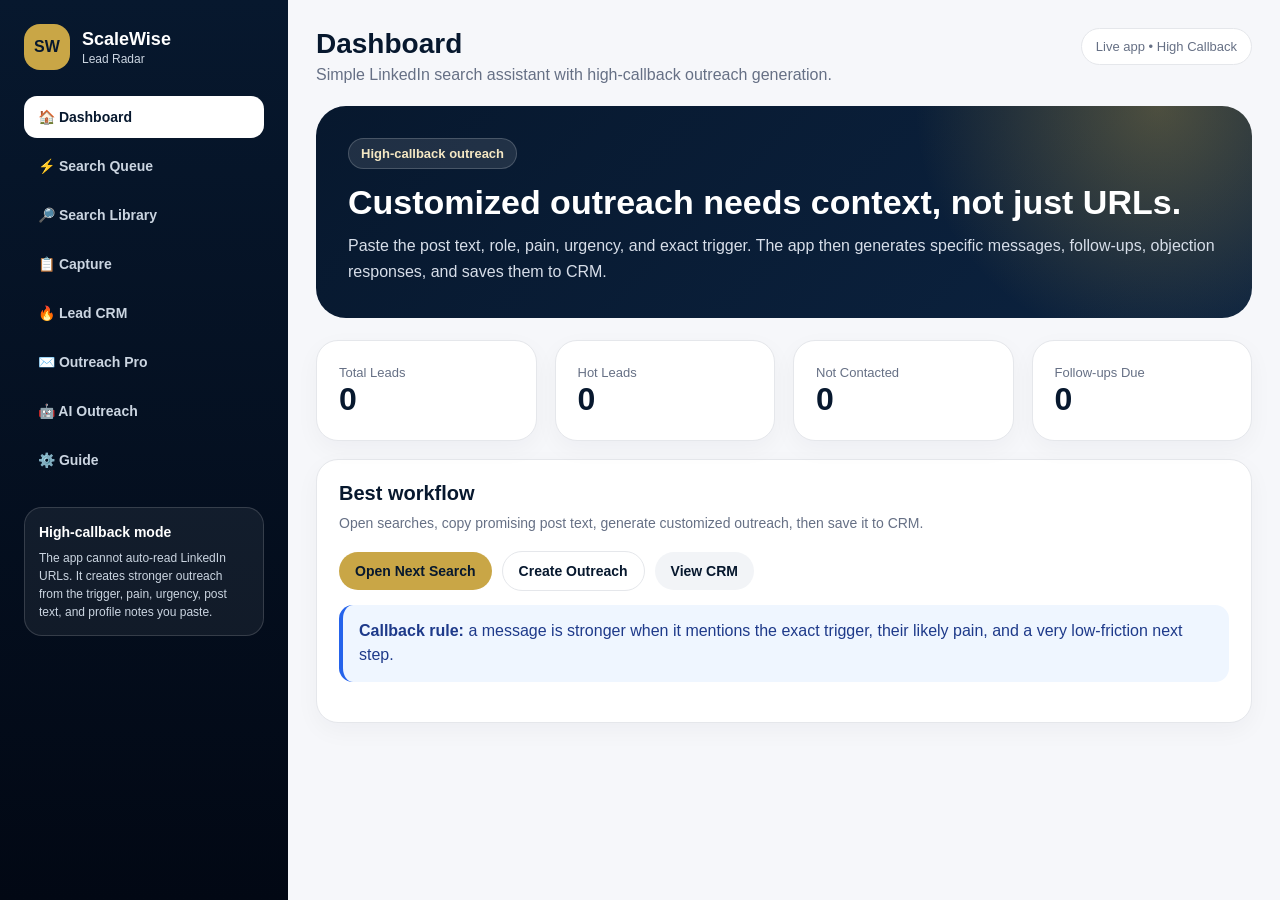
==== commit b6ebcc9f: "Update index.html AI update" ====
--- a/index.html
+++ b/index.html
@@ -9,7 +9,7 @@
 </style>
 </head>
 <body>
-<div class="wrap"><aside class="side"><div class="brand"><div class="logo">SW</div><div><h1>ScaleWise</h1><p>Lead Radar</p></div></div><div class="nav"><button class="active" onclick="openTab('dashboard',this)">🏠 Dashboard</button><button onclick="openTab('queue',this)">⚡ Search Queue</button><button onclick="openTab('search',this)">🔎 Search Library</button><button onclick="openTab('capture',this)">📋 Capture</button><button onclick="openTab('leads',this)">🔥 Lead CRM</button><button onclick="openTab('templates',this)">✉️ Outreach Pro</button><button onclick="openTab('guide',this)">⚙️ Guide</button></div><div class="safe"><b>High-callback mode</b>The app cannot auto-read LinkedIn URLs. It creates stronger outreach from the trigger, pain, urgency, post text, and profile notes you paste.</div></aside><main class="main"><div class="top"><div><h2 id="title">Dashboard</h2><p id="desc">Simple LinkedIn search assistant with high-callback outreach generation.</p></div><div class="badge">Live app • High Callback</div></div>
+<div class="wrap"><aside class="side"><div class="brand"><div class="logo">SW</div><div><h1>ScaleWise</h1><p>Lead Radar</p></div></div><div class="nav"><button class="active" onclick="openTab('dashboard',this)">🏠 Dashboard</button><button onclick="openTab('queue',this)">⚡ Search Queue</button><button onclick="openTab('search',this)">🔎 Search Library</button><button onclick="openTab('capture',this)">📋 Capture</button><button onclick="openTab('leads',this)">🔥 Lead CRM</button><button onclick="openTab('templates',this)">✉️ Outreach Pro</button><button onclick="window.location.href='ai-outreach.html'">🤖 AI Outreach</button><button onclick="openTab('guide',this)">⚙️ Guide</button></div><div class="safe"><b>High-callback mode</b>The app cannot auto-read LinkedIn URLs. It creates stronger outreach from the trigger, pain, urgency, post text, and profile notes you paste.</div></aside><main class="main"><div class="top"><div><h2 id="title">Dashboard</h2><p id="desc">Simple LinkedIn search assistant with high-callback outreach generation.</p></div><div class="badge">Live app • High Callback</div></div>
 <section id="dashboard" class="tab active"><div class="hero"><span>High-callback outreach</span><h3>Customized outreach needs context, not just URLs.</h3><p>Paste the post text, role, pain, urgency, and exact trigger. The app then generates specific messages, follow-ups, objection responses, and saves them to CRM.</p></div><div class="grid four"><div class="card metric"><span>Total Leads</span><br><b id="totalLeads">0</b></div><div class="card metric"><span>Hot Leads</span><br><b id="hotLeads">0</b></div><div class="card metric"><span>Not Contacted</span><br><b id="notContacted">0</b></div><div class="card metric"><span>Follow-ups Due</span><br><b id="dueFollowups">0</b></div></div><div class="card"><h3>Best workflow</h3><p class="sub">Open searches, copy promising post text, generate customized outreach, then save it to CRM.</p><div class="toolbar"><button class="btn gold" onclick="openNextSearch()">Open Next Search</button><button class="btn outline" onclick="openTabById('templates')">Create Outreach</button><button class="btn light" onclick="openTabById('leads')">View CRM</button></div><div class="notice blue"><b>Callback rule:</b> a message is stronger when it mentions the exact trigger, their likely pain, and a very low-friction next step.</div></div></section>
 <section id="queue" class="tab"><div class="card"><h3>Daily Search Queue</h3><p class="sub">Simple high-intent searches. Contract-hire searches are included.</p><div class="toolbar"><button class="btn gold" onclick="openNextSearch()">Open Next LinkedIn Search</button><button class="btn outline" onclick="openTopSearches(5)">Open Top 5</button><button class="btn light" onclick="resetQueue()">Reset Queue</button></div><div id="queueList"></div></div></section>
 <section id="search" class="tab"><div class="card"><h3>Search Library</h3><p class="sub">Click LinkedIn to search inside LinkedIn. Click Google for a public backup.</p><div id="searchButtons" class="search-grid"></div></div><div class="card"><h3>Custom search</h3><div class="field"><label>Search phrase</label><input id="customSearch" placeholder='Example: contract bookkeeper'></div><div class="toolbar"><button class="btn gold" onclick="customLinkedIn()">Open LinkedIn</button><button class="btn outline" onclick="customGoogle()">Open Google</button></div></div></section>
@@ -39,4 +39,4 @@
 document.addEventListener('DOMContentLoaded',()=>{importOldLeads();renderSearchButtons();renderQueue();updateMetrics();renderLeads();['outName','outTrigger','outPostText','outPain','outUrgency','outRole','outBusinessType','outProfileNotes'].forEach(id=>{const el=document.getElementById(id);if(el)el.addEventListener('input',personalizationScore);if(el)el.addEventListener('change',personalizationScore)});personalizationScore()});
 </script>
 </body>
-</html>+</html>
